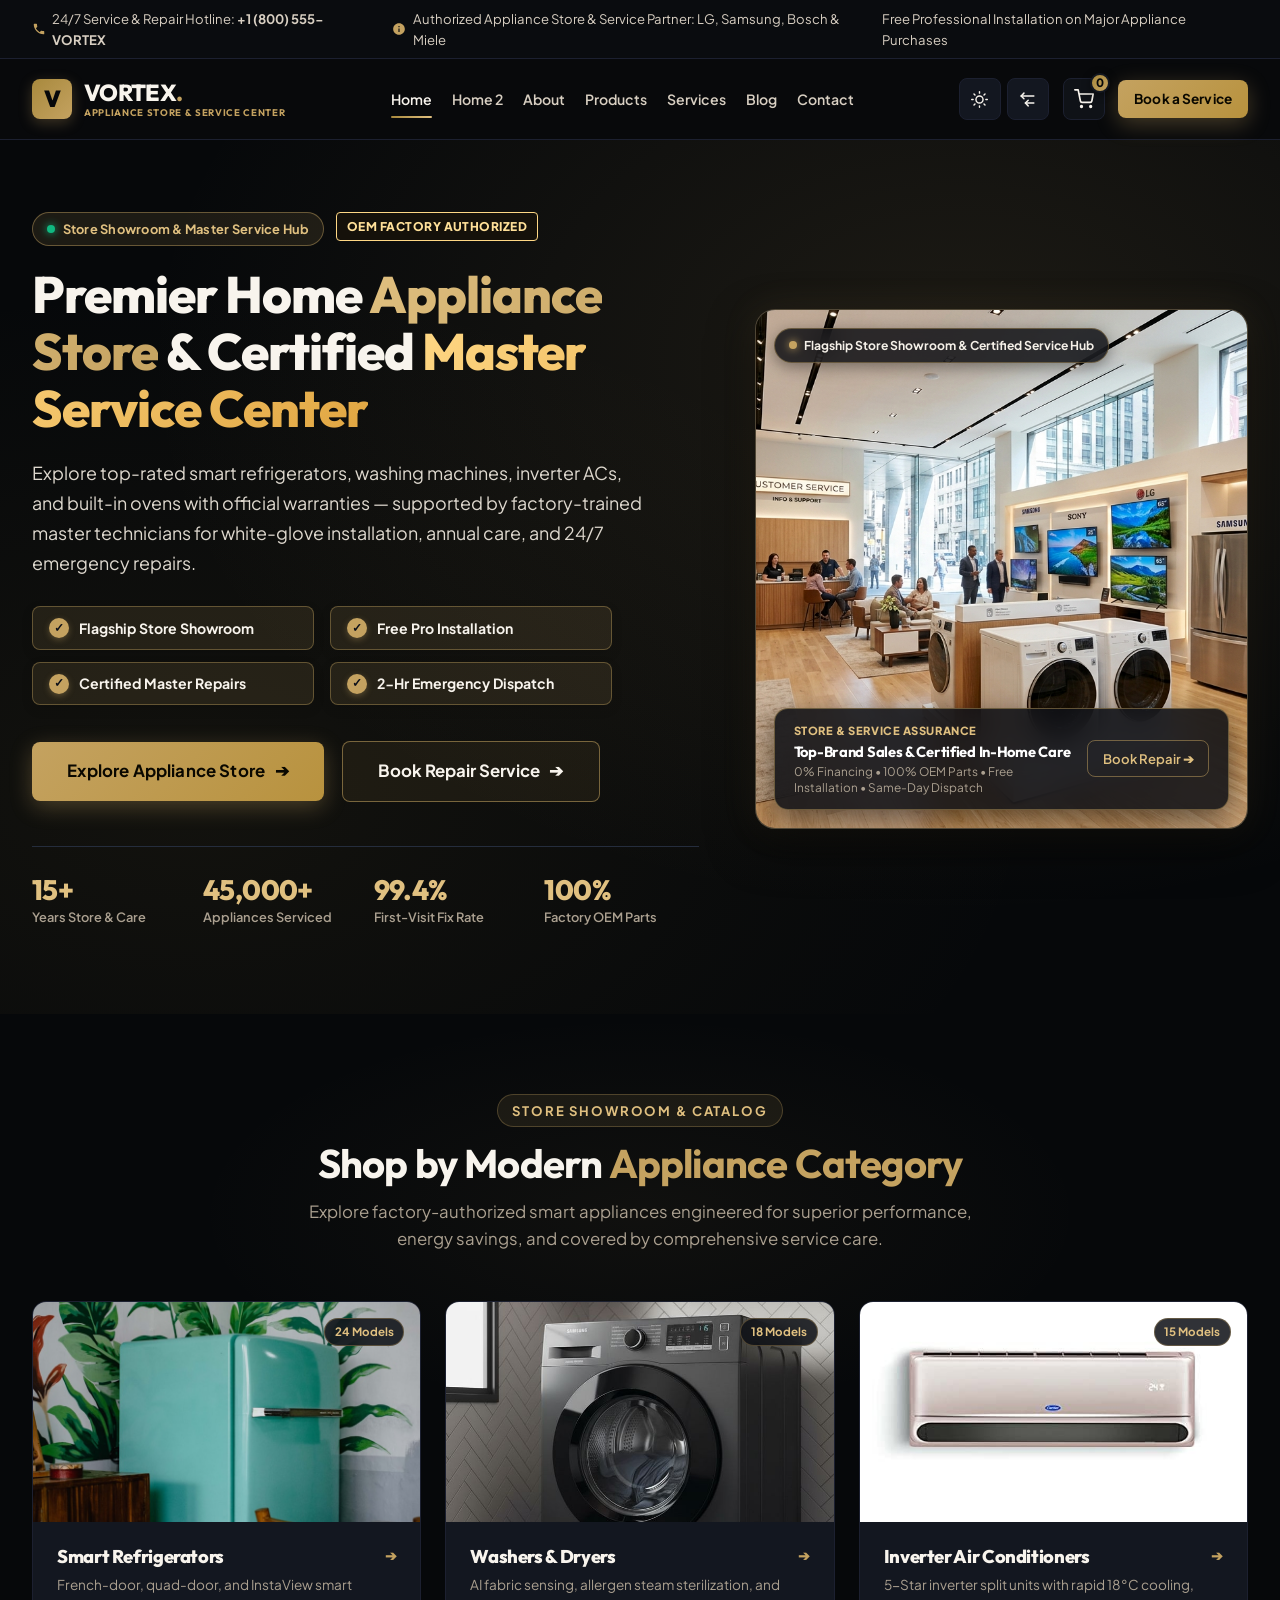
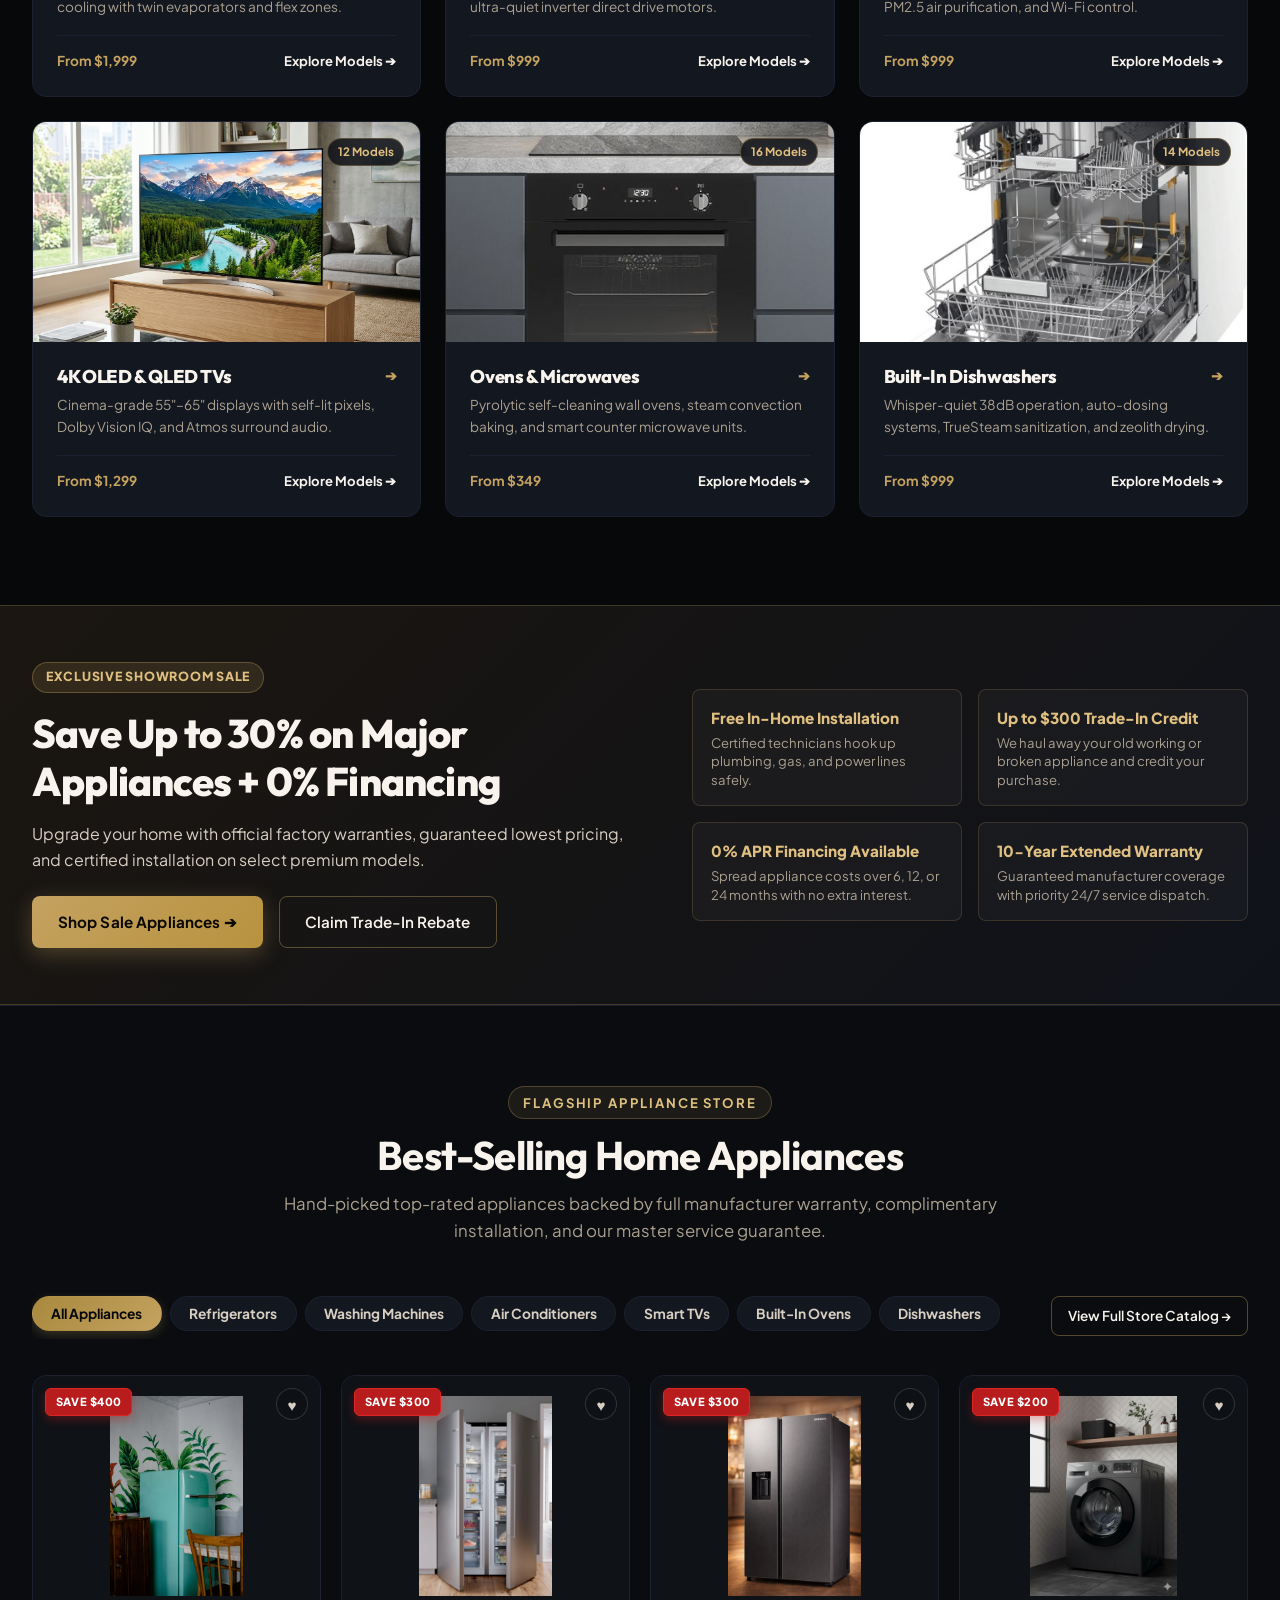
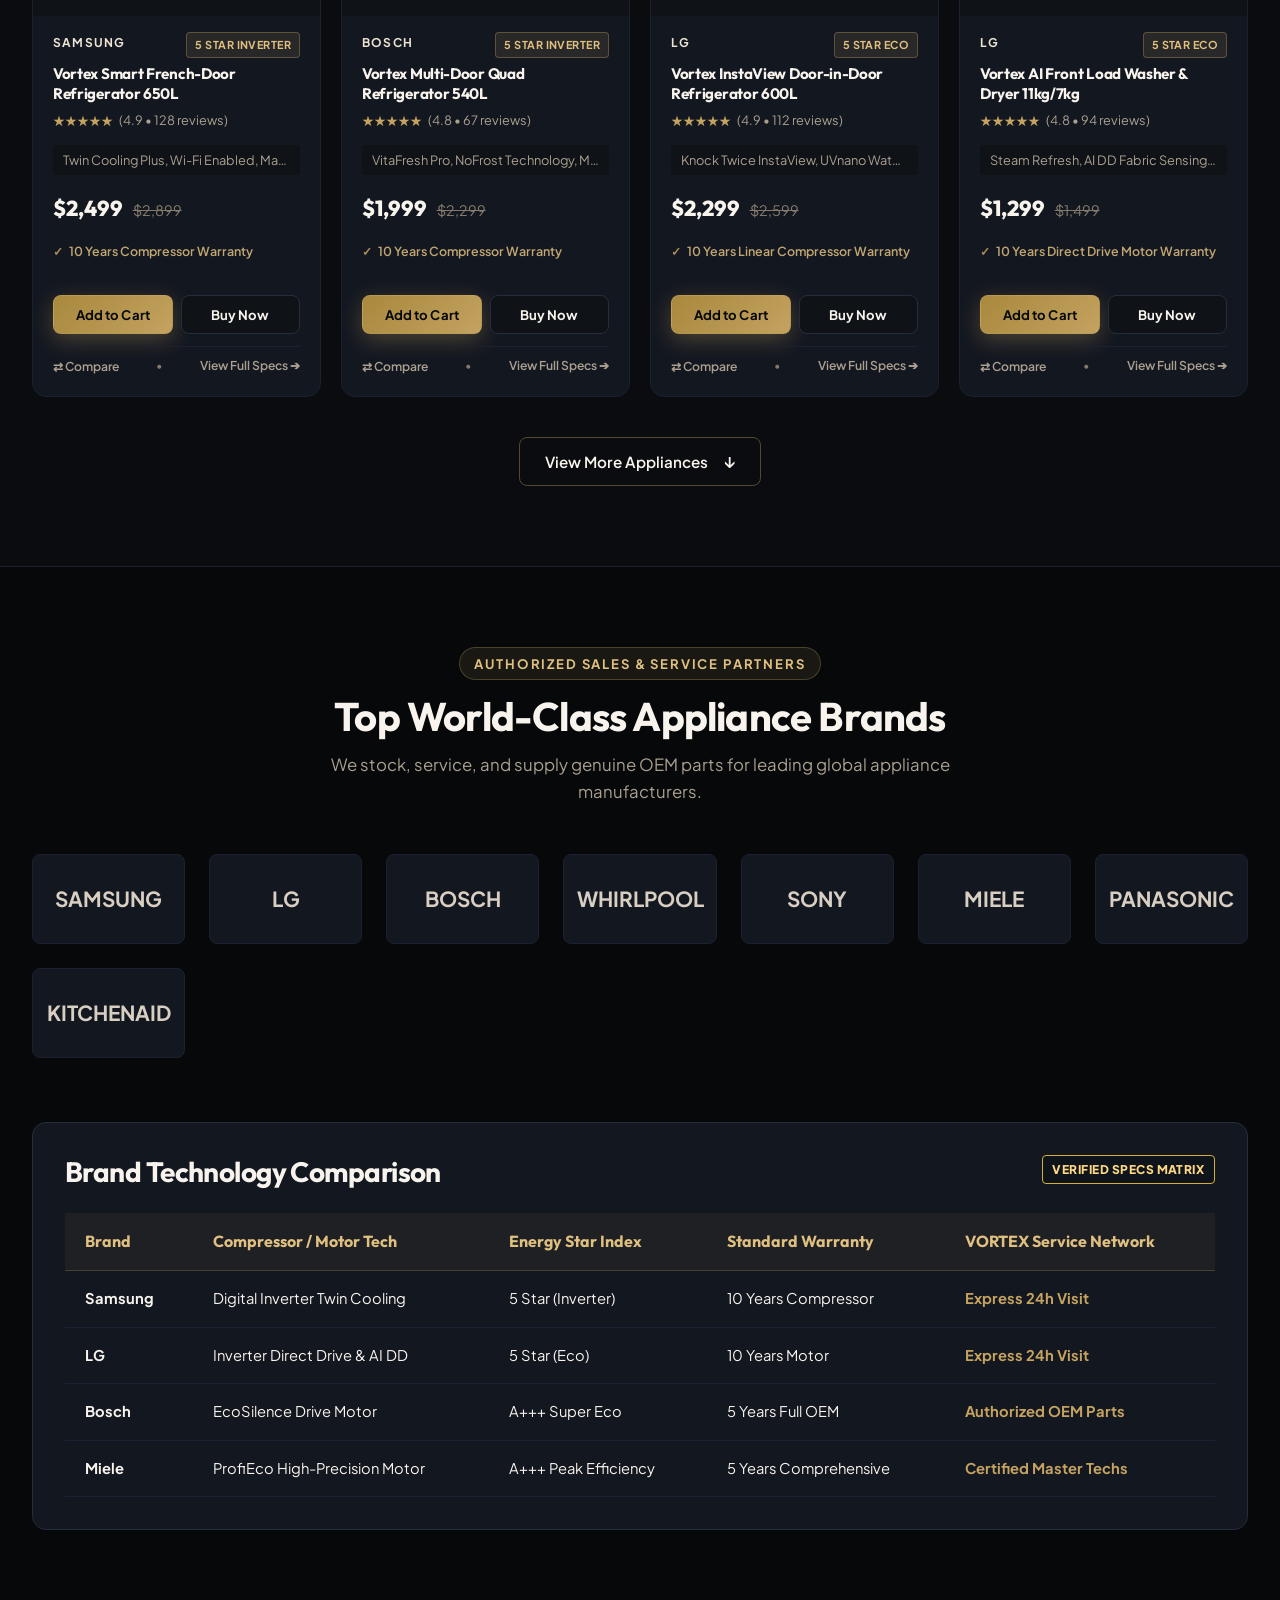
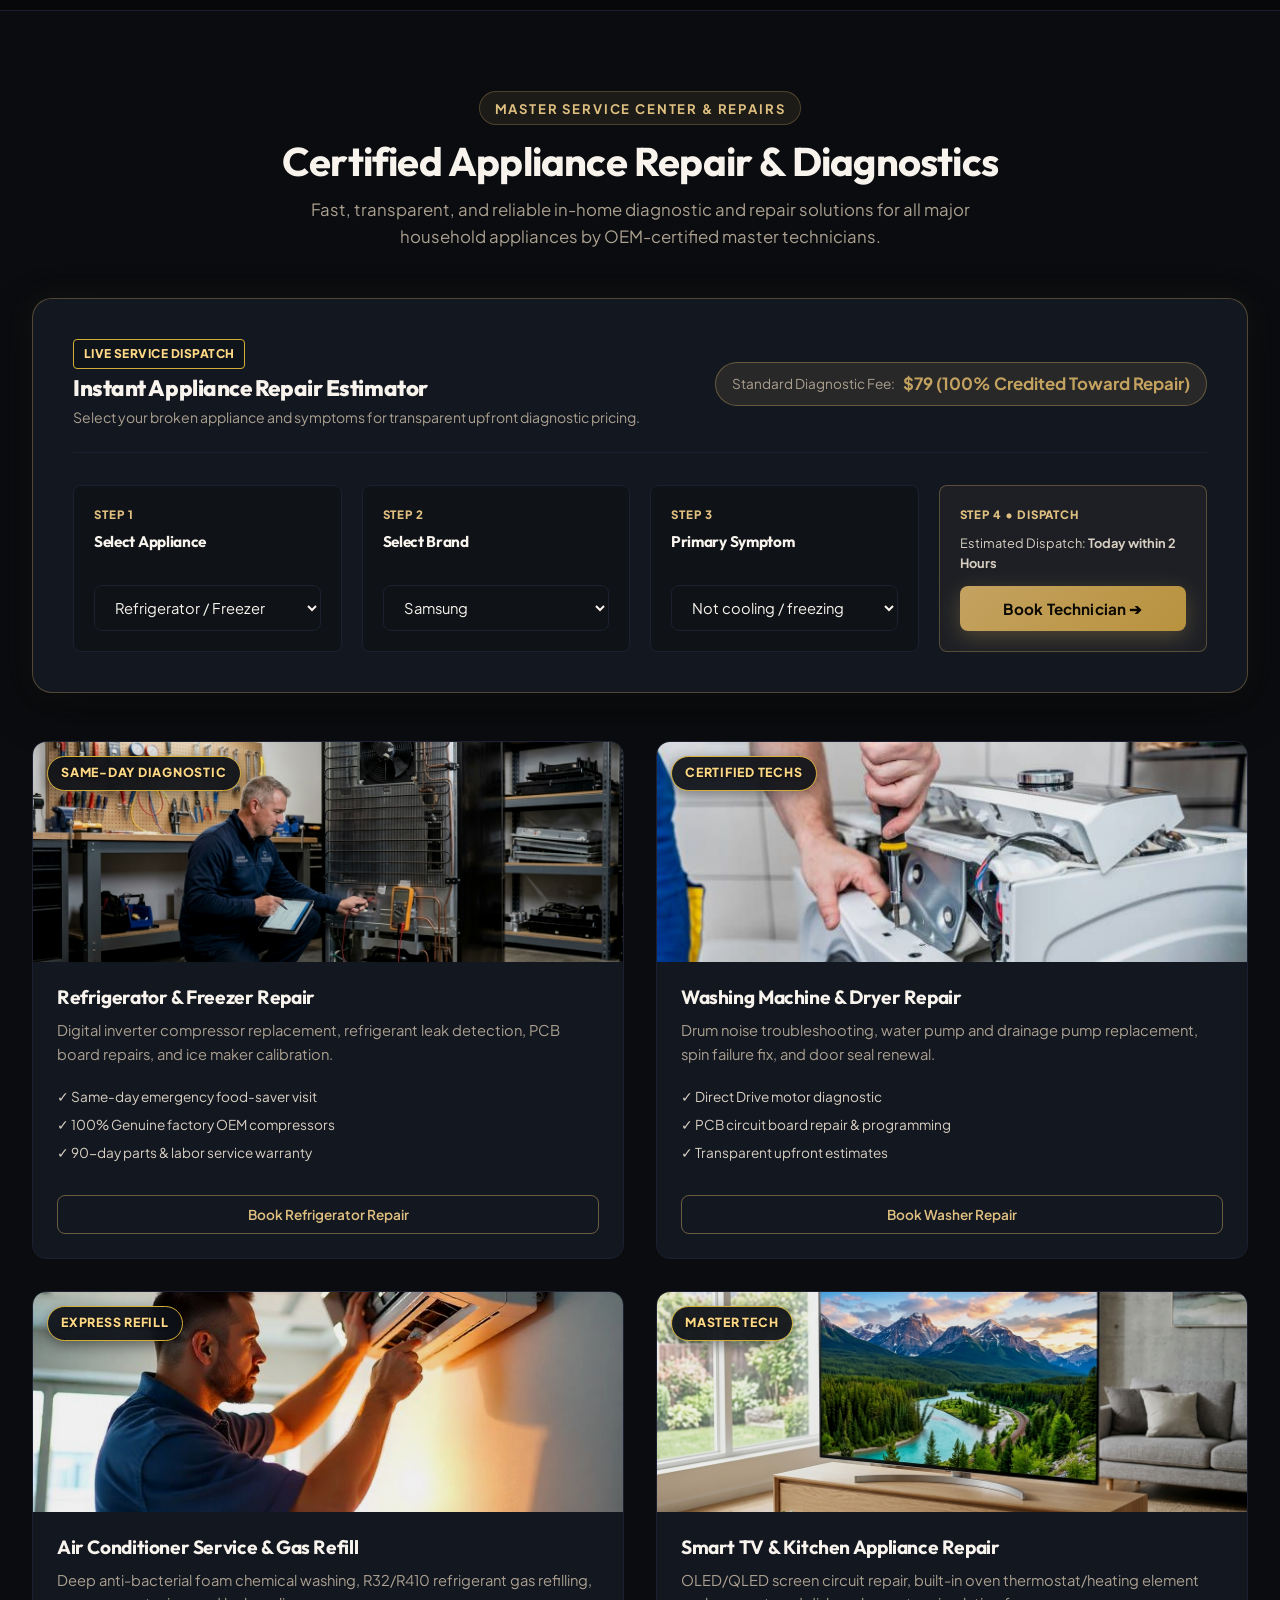
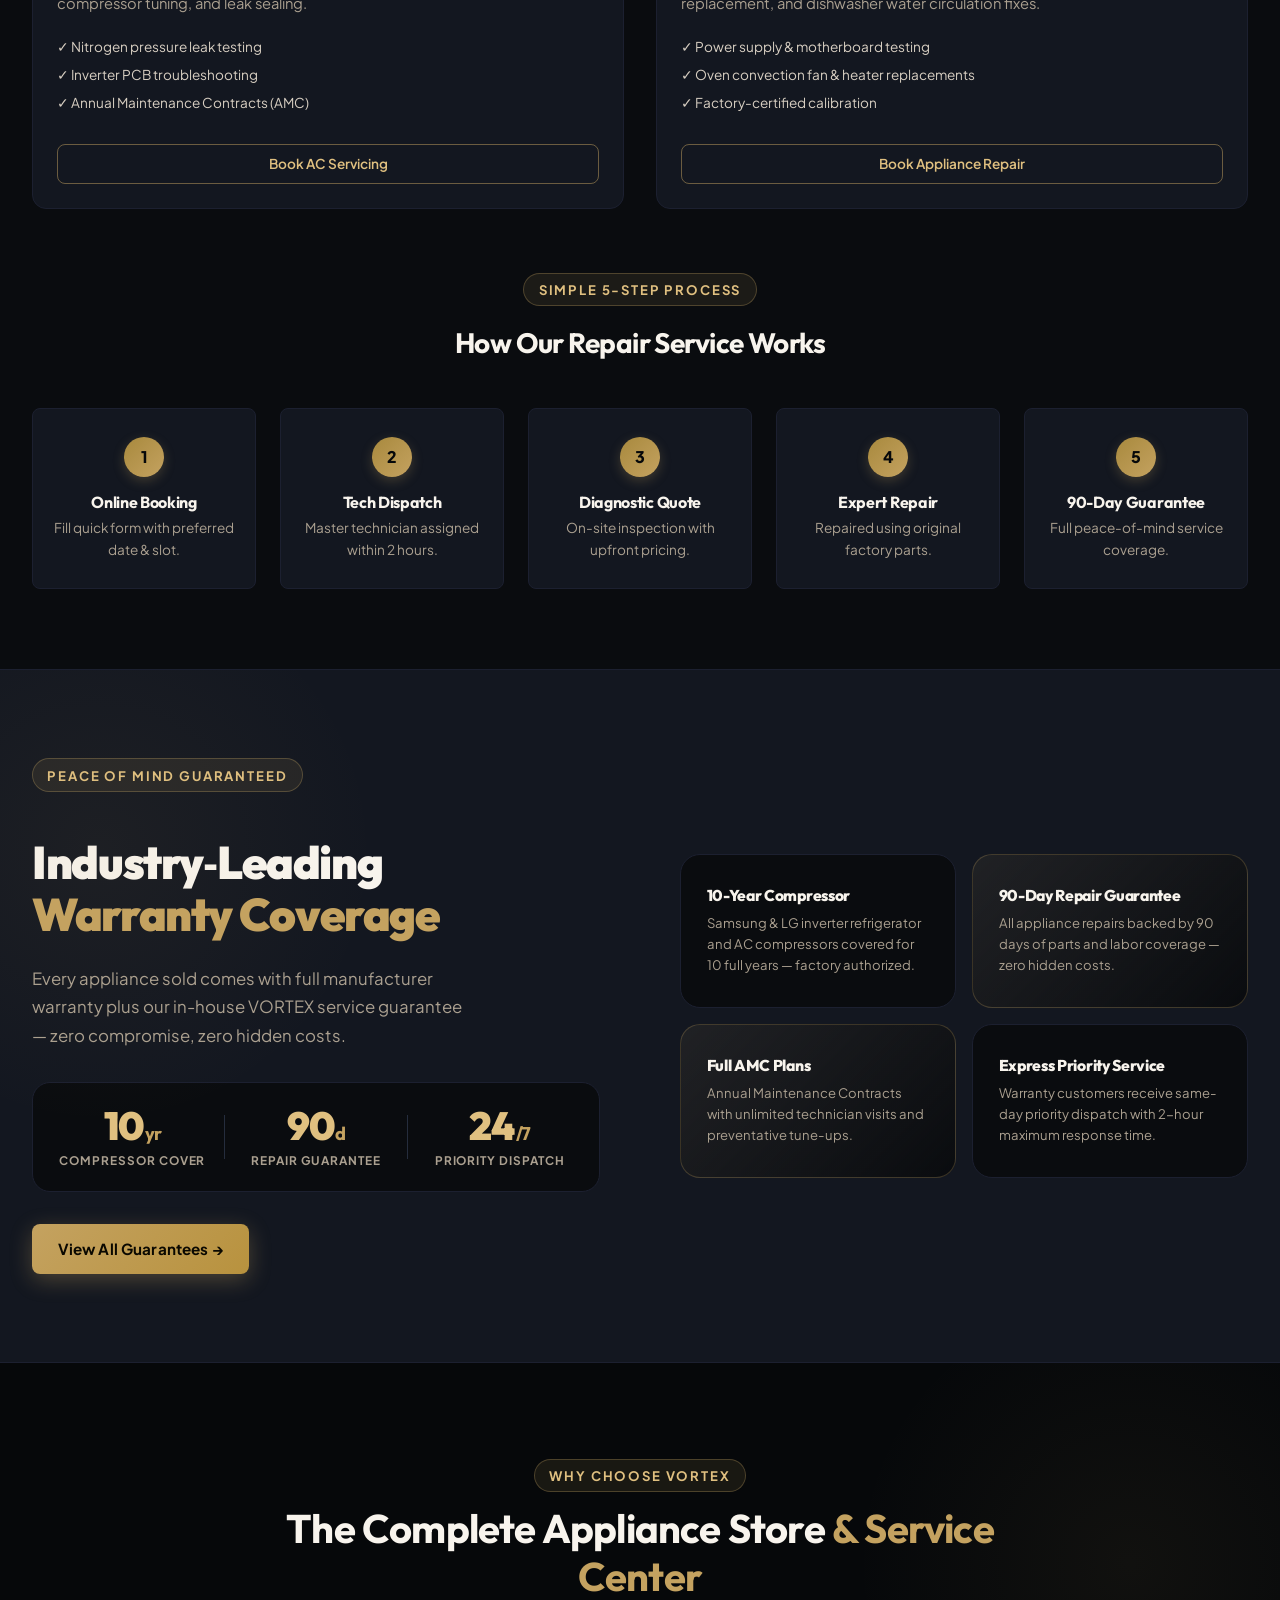
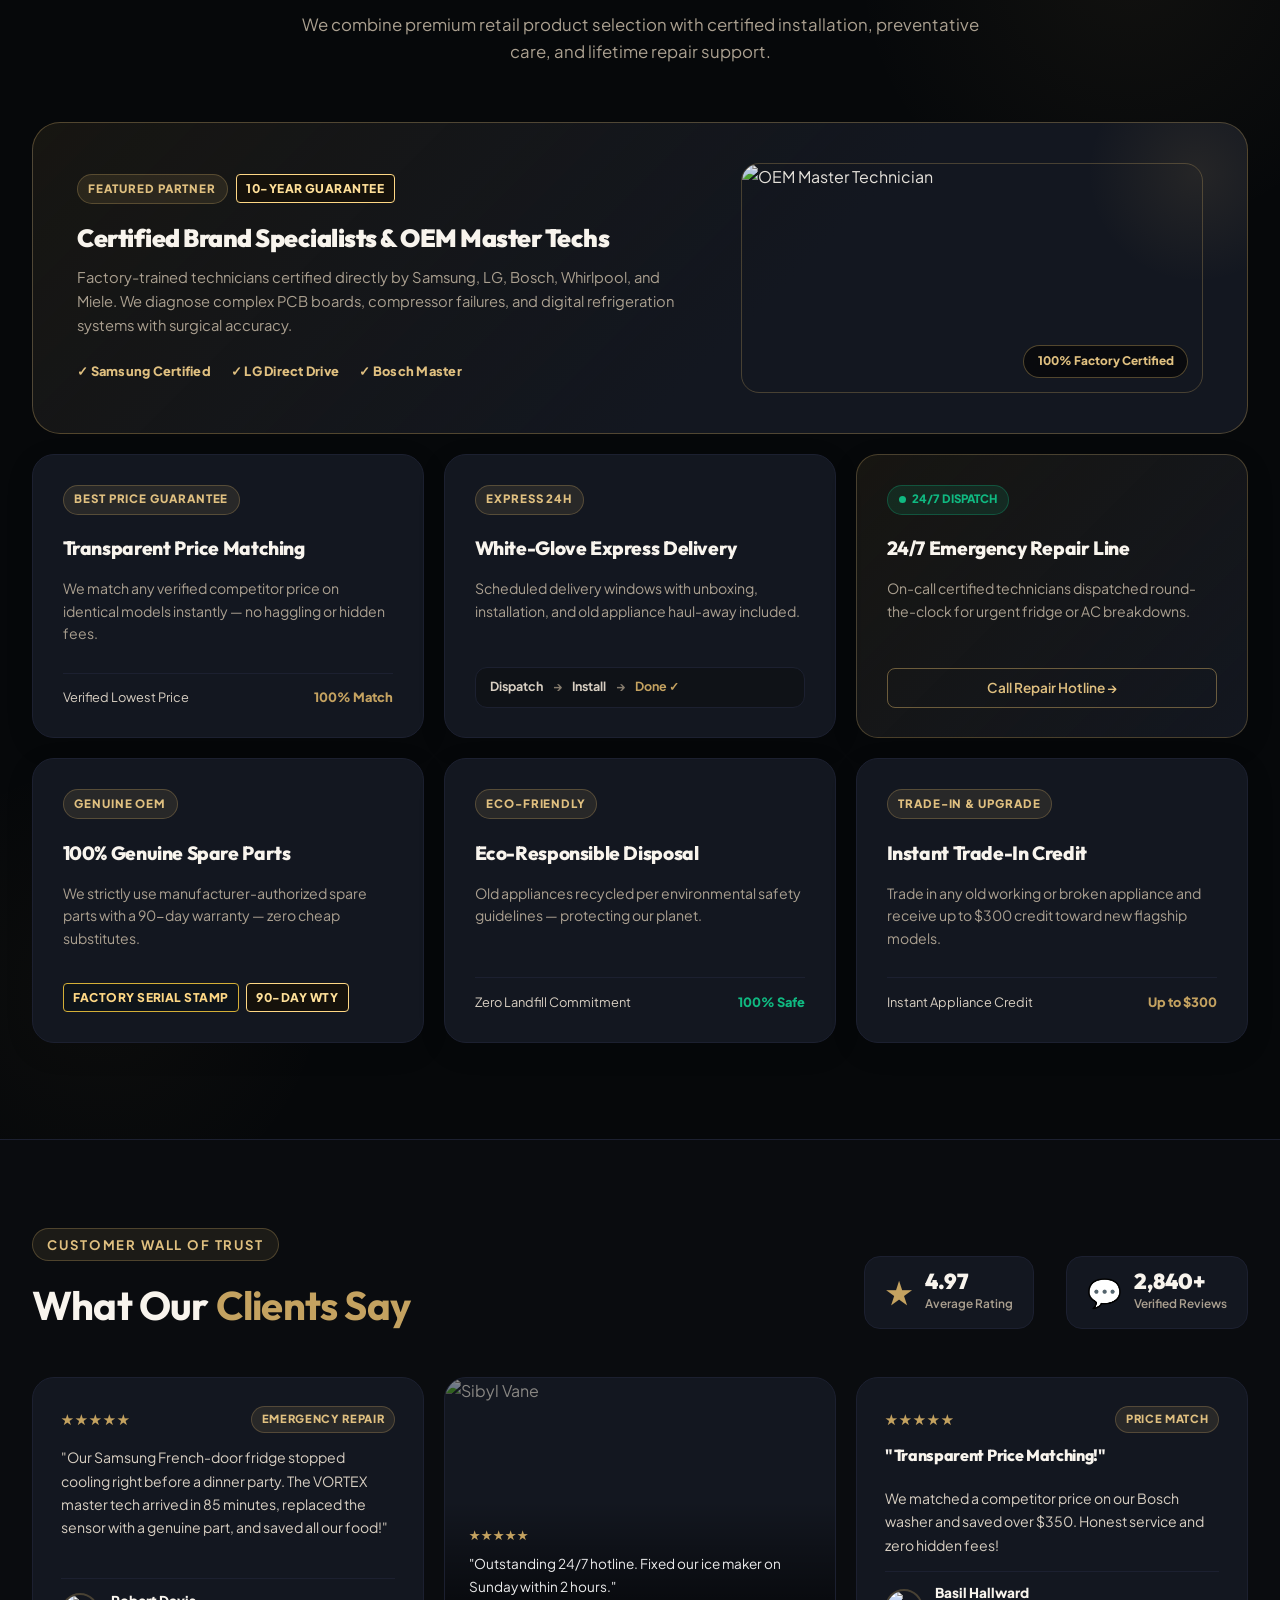
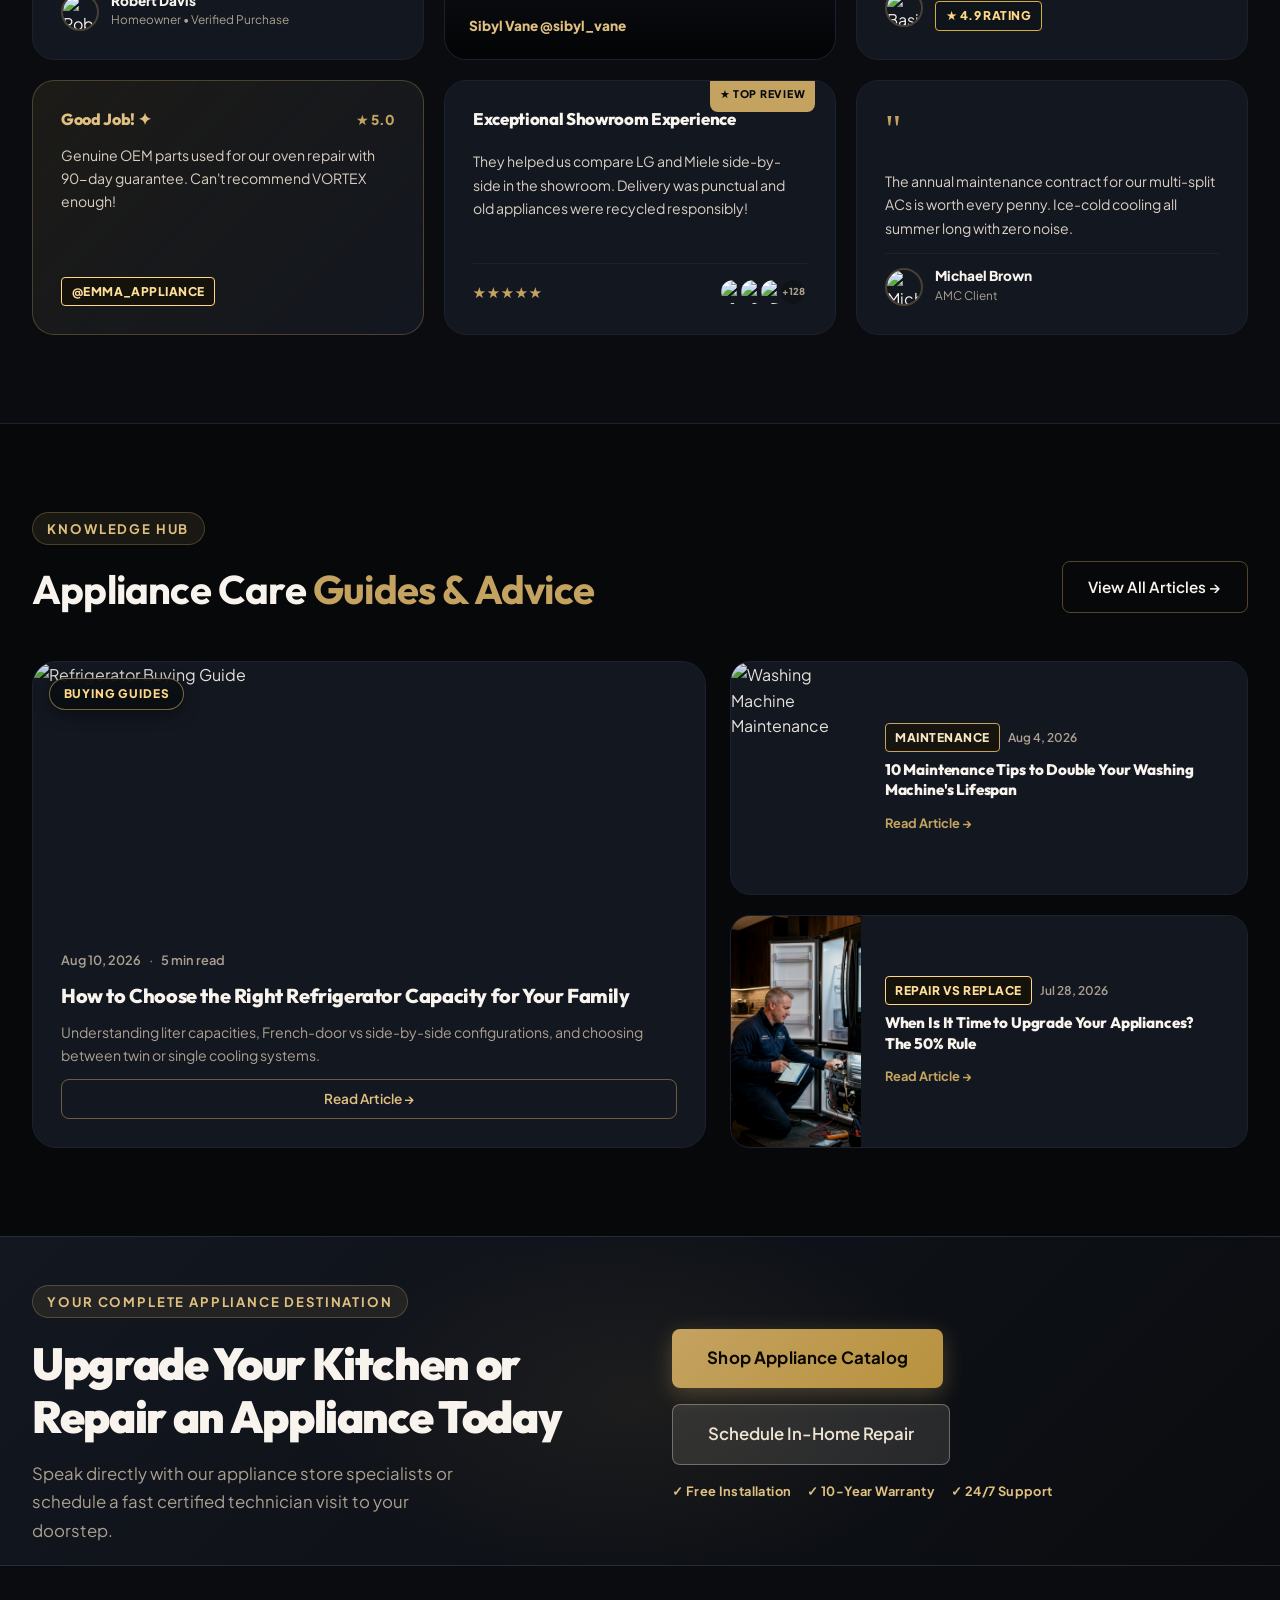
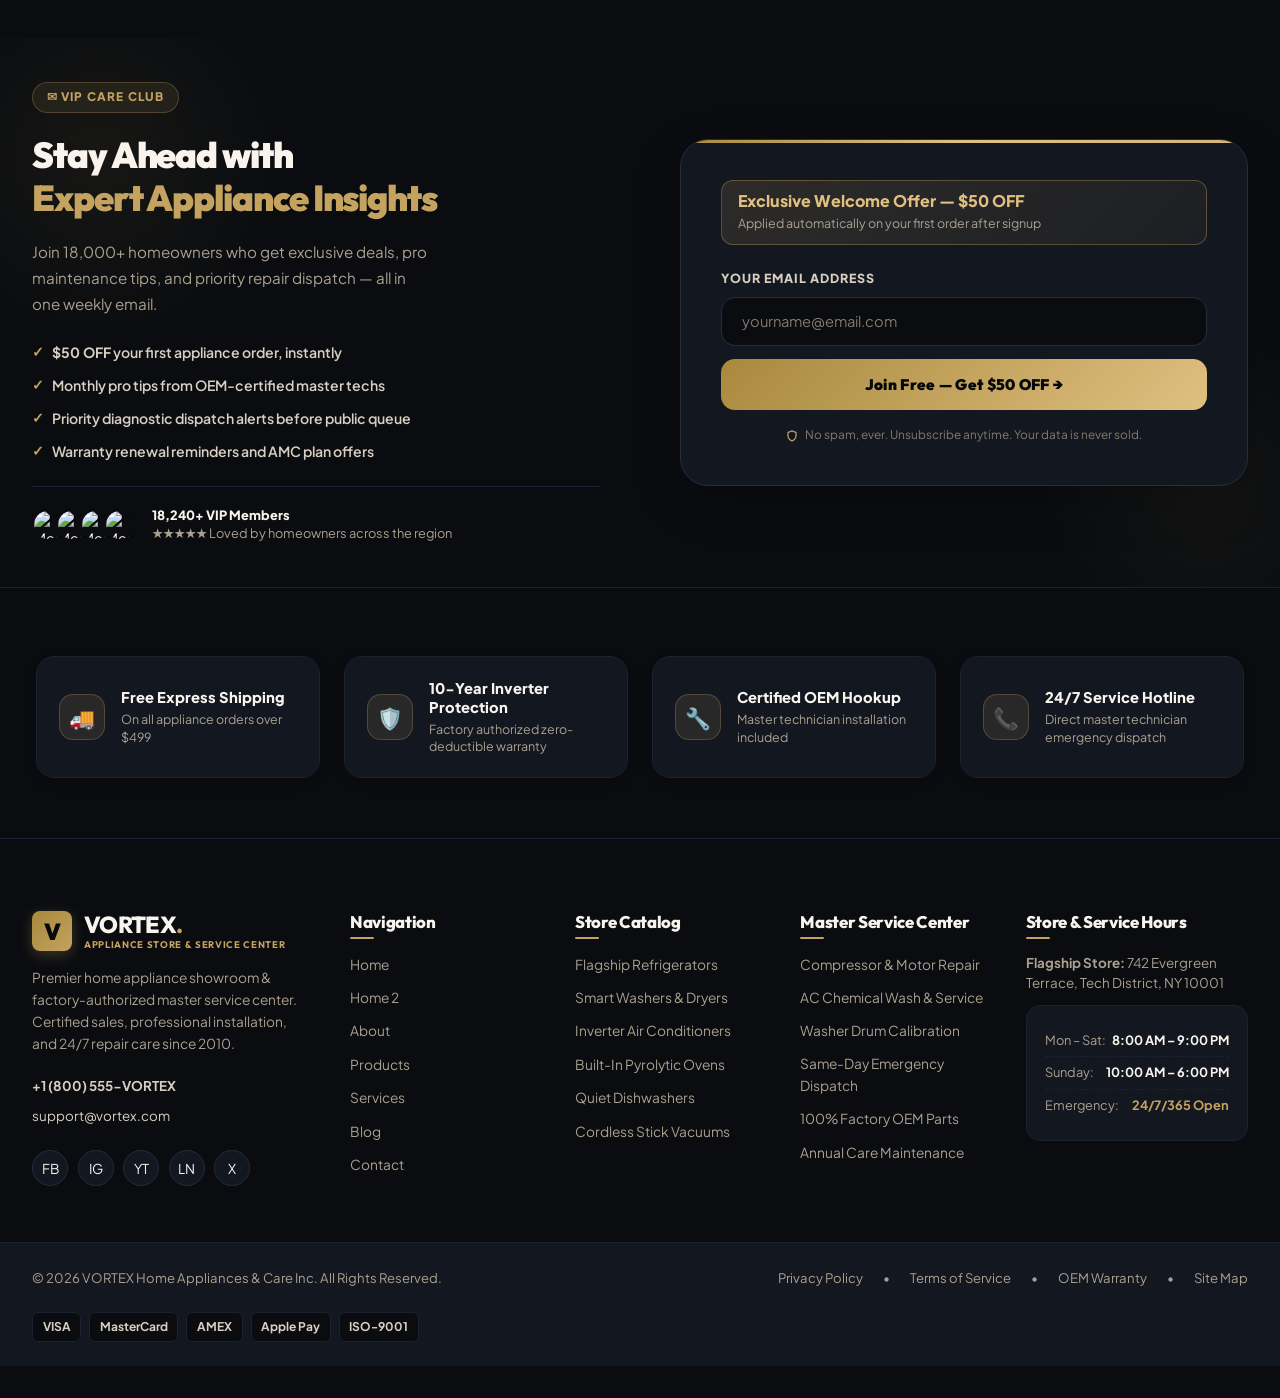
==== index.html @ 3c15d5d3 "final commit" ====
<!DOCTYPE html>
<html lang="en">

<head>
  <meta charset="UTF-8">
  <meta name="viewport" content="width=device-width, initial-scale=1.0">
  <title>VORTEX - Home Appliance Store & Master Service Center</title>
  <meta name="description"
    content="Premier home appliance store & certified master service center. Shop top-brand refrigerators, washers, ACs, and ovens with free professional installation and 24/7 repair care.">
  <link rel="icon" type="image/svg+xml" href="assets/favicon.svg">
  <link rel="stylesheet" href="css/styles.css">
  <script src="js/theme.js"></script>
</head>

<body>

  <!-- Top Announcement Bar -->
  <div class="top-bar">
    <div class="container top-bar-content">
      <div class="top-bar-left">
        <div class="top-bar-item">
          <svg width="14" height="14" fill="currentColor" viewBox="0 0 24 24">
            <path
              d="M6.62 10.79a15.053 15.053 0 006.59 6.59l2.2-2.2c.27-.27.67-.36 1.02-.24 1.12.37 2.33.57 3.57.57.55 0 1 .45 1 1V20c0 .55-.45 1-1 1-9.39 0-17-7.61-17-17 0-.55.45-1 1-1h3.5c.55 0 1 .45 1 1 0 1.25.2 2.45.57 3.57.11.35.03.74-.25 1.02l-2.2 2.2z" />
          </svg>
          <span>24/7 Service & Repair Hotline: <strong>+1 (800) 555-VORTEX</strong></span>
        </div>
        <div class="top-bar-item">
          <svg width="14" height="14" fill="currentColor" viewBox="0 0 24 24">
            <path
              d="M12 2C6.48 2 2 6.48 2 12s4.48 10 10 10 10-4.48 10-10S17.52 2 12 2zm1 15h-2v-6h2v6zm0-8h-2V7h2v2z" />
          </svg>
          <span>Authorized Appliance Store & Service Partner: LG, Samsung, Bosch & Miele</span>
        </div>
      </div>
      <div class="top-bar-right">
        <span>Free Professional Installation on Major Appliance Purchases</span>
      </div>
    </div>
  </div>

  <!-- Header & Navigation -->
  <header class="site-header">
    <div class="container header-inner">
      <a href="index.html" class="brand-logo">
        <div class="logo-icon">V</div>
        <div class="logo-text">
          VORTEX<span>.</span>
          <span class="logo-tagline">Appliance Store & Service Center</span>
        </div>
      </a>

      <!-- Desktop Menu -->
      <nav class="nav-menu">
        <a href="index.html" class="nav-link active">Home</a>
        <a href="home2.html" class="nav-link">Home 2</a>
        <a href="about.html" class="nav-link">About</a>
        <a href="products.html" class="nav-link">Products</a>
        <a href="services.html" class="nav-link">Services</a>
        <a href="blog.html" class="nav-link">Blog</a>
        <a href="contact.html" class="nav-link">Contact</a>
      </nav>

      <!-- Action Buttons -->
      <div class="header-actions">
        <div class="header-theme-controls" style="display:flex; align-items:center; gap:0.4rem;">
          <button class="btn-icon theme-toggle-btn" title="Toggle Theme" aria-label="Toggle Theme"></button>
          <button class="btn-icon dir-toggle-btn" title="Toggle Direction" aria-label="Toggle Direction"></button>
        </div>
        <a href="cart.html" class="header-cart-btn" id="header-cart-btn" title="View Shopping Cart">
          <svg width="20" height="20" fill="none" stroke="currentColor" stroke-width="2" stroke-linecap="round"
            stroke-linejoin="round" viewBox="0 0 24 24">
            <circle cx="9" cy="21" r="1"></circle>
            <circle cx="20" cy="21" r="1"></circle>
            <path d="M1 1h4l2.68 13.39a2 2 0 0 0 2 1.61h9.72a2 2 0 0 0 2-1.61L23 6H6"></path>
          </svg>
          <span class="cart-badge" id="header-cart-count">0</span>
        </a>
        <a href="services.html#booking" class="btn btn-sm btn-primary header-cta">Book a Service</a>
        <button class="btn-icon mobile-toggle" id="mobile-toggle-btn" title="Toggle Navigation">☰</button>
      </div>
    </div>
  </header>

  <!-- Mobile Drawer -->
  <div class="mobile-nav-backdrop" id="mobile-backdrop"></div>
  <aside class="mobile-nav-drawer" id="mobile-drawer">
    <div class="mobile-nav-header">
      <a href="index.html" class="brand-logo">
        <div class="logo-icon">V</div>
        <div class="logo-text">
          VORTEX
          <span class="logo-tagline">Appliance Store & Service Center</span>
        </div>
      </a>
      <button class="btn-icon" id="mobile-close-btn">✕</button>
    </div>
    <div class="mobile-nav-links">
      <a href="index.html" class="mobile-nav-link active">Home</a>
      <a href="home2.html" class="mobile-nav-link">Home 2 (Alt View)</a>
      <a href="about.html" class="mobile-nav-link">About Store & Service Center</a>
      <a href="products.html" class="mobile-nav-link">Products & Showroom</a>
      <a href="services.html" class="mobile-nav-link">Services & Repair Booking</a>
      <a href="blog.html" class="mobile-nav-link">Appliance Blog & Guides</a>
      <a href="contact.html" class="mobile-nav-link">Contact Store & Service Hub</a>
    </div>
    <div class="mobile-drawer-cta-wrap">
      <a href="services.html#booking" class="mobile-drawer-booking-btn">
        <span>Book a Repair</span>
        <span>🛠️</span>
      </a>
    </div>
    <div class="mobile-drawer-utility">
      <button class="mobile-util-btn theme-toggle-btn" title="Toggle Theme" aria-label="Toggle Theme"></button>
      <button class="mobile-util-btn dir-toggle-btn" title="Toggle Direction" aria-label="Toggle Direction"></button>
    </div>
  </aside>

  <!-- Hero Section — Store & Master Service Center -->
  <section class="hero-section" id="hero">
    <div class="container hero-grid">

      <!-- Left Hero Content Column -->
      <div class="hero-content">

        <!-- Live Status & Authorization Badges -->
        <div class="hero-badge-group">
          <span class="hero-status-pill">
            <span class="status-live-pulse"></span>
            Store Showroom &amp; Master Service Hub
          </span>
          <span class="badge badge-gold">OEM Factory Authorized</span>
        </div>

        <!-- High-Impact Main Heading -->
        <h1 class="heading-xl hero-title">
          Premier Home <span class="text-teal">Appliance Store</span> &amp; Certified <span
            class="text-warm-gold">Master Service Center</span>
        </h1>

        <!-- High-Contrast Descriptive Copy -->
        <p class="hero-description">
          Explore top-rated smart refrigerators, washing machines, inverter ACs, and built-in ovens with official
          warranties — supported by factory-trained master technicians for white-glove installation, annual care, and
          24/7 emergency repairs.
        </p>

        <!-- Value Highlights Buttons (Highlighted) -->
        <div class="hero-value-pills">
          <a href="products.html" class="hero-value-item">
            <span class="hero-value-check">✓</span>
            <span>Flagship Store Showroom</span>
          </a>
          <a href="services.html" class="hero-value-item">
            <span class="hero-value-check">✓</span>
            <span>Free Pro Installation</span>
          </a>
          <a href="services.html#booking" class="hero-value-item">
            <span class="hero-value-check">✓</span>
            <span>Certified Master Repairs</span>
          </a>
          <a href="services.html#booking" class="hero-value-item">
            <span class="hero-value-check">✓</span>
            <span>2-Hr Emergency Dispatch</span>
          </a>
        </div>

        <!-- Primary Dual CTAs -->
        <div class="hero-actions">
          <a href="products.html" class="btn btn-lg btn-primary hero-btn-store">
            <span>Explore Appliance Store</span>
            <span class="btn-arrow-icon">➔</span>
          </a>
          <a href="services.html#booking" class="btn btn-lg btn-secondary hero-btn-service">
            <span>Book Repair Service</span>
            <span class="btn-arrow-icon">➔</span>
          </a>
        </div>

        <!-- 4-Stat High-Trust Proof Strip -->
        <div class="hero-stats-strip">
          <div class="stat-item">
            <h3>15+</h3>
            <p>Years Store &amp; Care</p>
          </div>
          <div class="stat-item">
            <h3>45,000+</h3>
            <p>Appliances Serviced</p>
          </div>
          <div class="stat-item">
            <h3>99.4%</h3>
            <p>First-Visit Fix Rate</p>
          </div>
          <div class="stat-item">
            <h3>100%</h3>
            <p>Factory OEM Parts</p>
          </div>
        </div>

      </div>

      <!-- Right Hero Media Column -->
      <div class="hero-media-container">
        <div class="hero-media-wrapper">
          <img src="assets/appliance_store_bright.jpg"
            alt="VORTEX Flagship Home Appliance Store & Master Service Center" class="hero-main-img">

          <!-- Top Floating Status Pill -->
          <div class="hero-top-badge">
            <span
              style="display:inline-block; width:8px; height:8px; border-radius:50%; background:var(--accent-teal); box-shadow:0 0 8px var(--accent-teal);"></span>
            <span>Flagship Store Showroom &amp; Certified Service Hub</span>
          </div>

          <!-- Bottom Glass Floating Card (Featured Dual Highlight) -->
          <div class="hero-floating-card">
            <div class="hero-floating-card-info">
              <span class="hero-card-tag">Store &amp; Service Assurance</span>
              <h4 class="hero-card-title">Top-Brand Sales &amp; Certified In-Home Care</h4>
              <p class="hero-card-sub">0% Financing • 100% OEM Parts • Free Installation • Same-Day Dispatch</p>
            </div>
            <a href="services.html#booking" class="btn btn-sm btn-outline-teal hero-card-btn">Book Repair ➔</a>
          </div>
        </div>
      </div>

    </div>
  </section>

  <!-- Categories Section — Redesigned Visual Appliance Photo Showcase -->
  <section class="categories-section" style="padding:5rem 0 5.5rem; position:relative; overflow:hidden;">

    <!-- Ambient background glow -->
    <div
      style="position:absolute; top:0; left:50%; transform:translateX(-50%); width:900px; height:400px; background:radial-gradient(ellipse, rgba(196,162,96,0.055) 0%, transparent 70%); pointer-events:none;">
    </div>

    <div class="container" style="position:relative;">

      <!-- Section Header -->
      <div class="section-header">
        <span class="section-subtitle">Store Showroom &amp; Catalog</span>
        <h2 class="heading-lg section-title">Shop by Modern <span style="color:var(--accent-teal);">Appliance
            Category</span></h2>
        <p class="section-desc">Explore factory-authorized smart appliances engineered for superior performance, energy
          savings, and covered by comprehensive service care.</p>
      </div>

      <!-- 6-Category Photo Showcase Grid -->
      <div class="cat-showcase-grid">

        <!-- Card 1: Refrigerators -->
        <a href="products.html?cat=refrigerators" class="cat-showcase-card">
          <div class="cat-showcase-thumb">
            <span class="cat-showcase-badge">24 Models</span>
            <img src="assets/vortex_french_door.jpg" alt="Smart Refrigerators" class="cat-showcase-img" loading="lazy">
          </div>
          <div class="cat-showcase-body">
            <h3 class="cat-showcase-title">
              <span>Smart Refrigerators</span>
              <span style="font-size:0.9rem; color:var(--accent-teal);">➔</span>
            </h3>
            <p class="cat-showcase-desc">French-door, quad-door, and InstaView smart cooling with twin evaporators and
              flex zones.</p>
            <div class="cat-showcase-footer">
              <span class="cat-showcase-price">From $1,999</span>
              <span class="cat-showcase-cta">Explore Models ➔</span>
            </div>
          </div>
        </a>

        <!-- Card 2: Washing Machines -->
        <a href="products.html?cat=washing-machines" class="cat-showcase-card">
          <div class="cat-showcase-thumb">
            <span class="cat-showcase-badge">18 Models</span>
            <img src="assets/vortex_washer_ai.jpg" alt="Washers &amp; Dryers" class="cat-showcase-img" loading="lazy">
          </div>
          <div class="cat-showcase-body">
            <h3 class="cat-showcase-title">
              <span>Washers &amp; Dryers</span>
              <span style="font-size:0.9rem; color:var(--accent-teal);">➔</span>
            </h3>
            <p class="cat-showcase-desc">AI fabric sensing, allergen steam sterilization, and ultra-quiet inverter
              direct drive motors.</p>
            <div class="cat-showcase-footer">
              <span class="cat-showcase-price">From $999</span>
              <span class="cat-showcase-cta">Explore Models ➔</span>
            </div>
          </div>
        </a>

        <!-- Card 3: Air Conditioners -->
        <a href="products.html?cat=air-conditioners" class="cat-showcase-card">
          <div class="cat-showcase-thumb">
            <span class="cat-showcase-badge">15 Models</span>
            <img src="assets/Vortex Inverter Dual Cool Air Conditioner 1.5 Ton.jpg" alt="Inverter Air Conditioners"
              class="cat-showcase-img" loading="lazy">
          </div>
          <div class="cat-showcase-body">
            <h3 class="cat-showcase-title">
              <span>Inverter Air Conditioners</span>
              <span style="font-size:0.9rem; color:var(--accent-teal);">➔</span>
            </h3>
            <p class="cat-showcase-desc">5-Star inverter split units with rapid 18°C cooling, PM2.5 air purification,
              and Wi-Fi control.</p>
            <div class="cat-showcase-footer">
              <span class="cat-showcase-price">From $999</span>
              <span class="cat-showcase-cta">Explore Models ➔</span>
            </div>
          </div>
        </a>

        <!-- Card 4: Smart TVs -->
        <a href="products.html?cat=tvs" class="cat-showcase-card">
          <div class="cat-showcase-thumb">
            <span class="cat-showcase-badge">12 Models</span>
            <img src="assets/vortex_oled_tv.jpg" alt="4K OLED &amp; QLED Smart TVs" class="cat-showcase-img"
              loading="lazy">
          </div>
          <div class="cat-showcase-body">
            <h3 class="cat-showcase-title">
              <span>4K OLED &amp; QLED TVs</span>
              <span style="font-size:0.9rem; color:var(--accent-teal);">➔</span>
            </h3>
            <p class="cat-showcase-desc">Cinema-grade 55"–65" displays with self-lit pixels, Dolby Vision IQ, and Atmos
              surround audio.</p>
            <div class="cat-showcase-footer">
              <span class="cat-showcase-price">From $1,299</span>
              <span class="cat-showcase-cta">Explore Models ➔</span>
            </div>
          </div>
        </a>

        <!-- Card 5: Built-In Ovens & Microwaves -->
        <a href="products.html?cat=ovens" class="cat-showcase-card">
          <div class="cat-showcase-thumb">
            <span class="cat-showcase-badge">16 Models</span>
            <img src="assets/Vortex Built-In Pyrolytic Wall Oven 71L.jpg" alt="Built-In Ovens &amp; Microwaves"
              class="cat-showcase-img" loading="lazy">
          </div>
          <div class="cat-showcase-body">
            <h3 class="cat-showcase-title">
              <span>Ovens &amp; Microwaves</span>
              <span style="font-size:0.9rem; color:var(--accent-teal);">➔</span>
            </h3>
            <p class="cat-showcase-desc">Pyrolytic self-cleaning wall ovens, steam convection baking, and smart counter
              microwave units.</p>
            <div class="cat-showcase-footer">
              <span class="cat-showcase-price">From $349</span>
              <span class="cat-showcase-cta">Explore Models ➔</span>
            </div>
          </div>
        </a>

        <!-- Card 6: Dishwashers -->
        <a href="products.html?cat=dishwashers" class="cat-showcase-card">
          <div class="cat-showcase-thumb">
            <span class="cat-showcase-badge">14 Models</span>
            <img src="assets/Vortex Ultra-Quiet Built-In Dishwasher 14 Place.jpg" alt="Built-In Dishwashers"
              class="cat-showcase-img" loading="lazy">
          </div>
          <div class="cat-showcase-body">
            <h3 class="cat-showcase-title">
              <span>Built-In Dishwashers</span>
              <span style="font-size:0.9rem; color:var(--accent-teal);">➔</span>
            </h3>
            <p class="cat-showcase-desc">Whisper-quiet 38dB operation, auto-dosing systems, TrueSteam sanitization, and
              zeolith drying.</p>
            <div class="cat-showcase-footer">
              <span class="cat-showcase-price">From $999</span>
              <span class="cat-showcase-cta">Explore Models ➔</span>
            </div>
          </div>
        </a>

      </div>
    </div>
  </section>

  <!-- Limited-Time Offers & Appliance Protection Bundles -->
  <section class="deals-banner-strip">
    <div class="container">
      <div class="deals-strip-grid">
        <div>
          <span class="deals-tag-badge">Exclusive Showroom Sale</span>
          <h2 class="deals-heading">Save Up to 30% on Major Appliances + 0% Financing</h2>
          <p class="deals-desc">Upgrade your home with official factory warranties, guaranteed lowest pricing, and
            certified installation on select premium models.</p>
          <div style="display:flex; gap:1rem; flex-wrap:wrap;">
            <a href="products.html" class="btn btn-primary">Shop Sale Appliances ➔</a>
            <a href="services.html#booking" class="btn btn-secondary">Claim Trade-In Rebate</a>
          </div>
        </div>
        <div class="deals-perks-grid">
          <div class="deals-perk-card">
            <span class="deals-perk-title">Free In-Home Installation</span>
            <span class="deals-perk-sub">Certified technicians hook up plumbing, gas, and power lines safely.</span>
          </div>
          <div class="deals-perk-card">
            <span class="deals-perk-title">Up to $300 Trade-In Credit</span>
            <span class="deals-perk-sub">We haul away your old working or broken appliance and credit your
              purchase.</span>
          </div>
          <div class="deals-perk-card">
            <span class="deals-perk-title">0% APR Financing Available</span>
            <span class="deals-perk-sub">Spread appliance costs over 6, 12, or 24 months with no extra interest.</span>
          </div>
          <div class="deals-perk-card">
            <span class="deals-perk-title">10-Year Extended Warranty</span>
            <span class="deals-perk-sub">Guaranteed manufacturer coverage with priority 24/7 service dispatch.</span>
          </div>
        </div>
      </div>
    </div>
  </section>

  <!-- Featured Products Section -->
  <section class="products-section">
    <div class="container">
      <div class="section-header">
        <span class="section-subtitle">Flagship Appliance Store</span>
        <h2 class="heading-lg section-title">Best-Selling Home Appliances</h2>
        <p class="section-desc">Hand-picked top-rated appliances backed by full manufacturer warranty, complimentary
          installation, and our master service guarantee.</p>
      </div>

      <div class="products-filter-bar">
        <div class="filter-pills">
          <button class="filter-pill active" data-category="all">All Appliances</button>
          <button class="filter-pill" data-category="refrigerators">Refrigerators</button>
          <button class="filter-pill" data-category="washing-machines">Washing Machines</button>
          <button class="filter-pill" data-category="air-conditioners">Air Conditioners</button>
          <button class="filter-pill" data-category="tvs">Smart TVs</button>
          <button class="filter-pill" data-category="ovens">Built-In Ovens</button>
          <button class="filter-pill" data-category="dishwashers">Dishwashers</button>
        </div>
        <a href="products.html" class="btn btn-sm btn-secondary">View Full Store Catalog →</a>
      </div>

      <div class="product-grid product-grid-4col" id="featured-products-grid">
        <!-- Rendered by js/app.js -->
      </div>

      <!-- View More Button -->
      <div style="text-align:center; margin-top:2.5rem;">
        <button id="featured-view-more-btn" class="btn btn-secondary" style="min-width:200px; gap:0.5rem;">
          View More Appliances <span style="font-size:1.1rem;">↓</span>
        </button>
      </div>

    </div>
  </section>


  <!-- Popular Brands Showcase & Comparison -->
  <section class="brands-section">
    <div class="container">
      <div class="section-header">
        <span class="section-subtitle">Authorized Sales & Service Partners</span>
        <h2 class="heading-lg section-title">Top World-Class Appliance Brands</h2>
        <p class="section-desc">We stock, service, and supply genuine OEM parts for leading global appliance
          manufacturers.</p>
      </div>

      <div class="brands-logo-grid">
        <div class="brand-logo-card"><strong style="font-size:1.3rem; color:var(--text-secondary);">SAMSUNG</strong>
        </div>
        <div class="brand-logo-card"><strong style="font-size:1.3rem; color:var(--text-secondary);">LG</strong></div>
        <div class="brand-logo-card"><strong style="font-size:1.3rem; color:var(--text-secondary);">BOSCH</strong></div>
        <div class="brand-logo-card"><strong style="font-size:1.3rem; color:var(--text-secondary);">WHIRLPOOL</strong>
        </div>
        <div class="brand-logo-card"><strong style="font-size:1.3rem; color:var(--text-secondary);">SONY</strong></div>
        <div class="brand-logo-card"><strong style="font-size:1.3rem; color:var(--text-secondary);">MIELE</strong></div>
        <div class="brand-logo-card"><strong style="font-size:1.3rem; color:var(--text-secondary);">PANASONIC</strong>
        </div>
        <div class="brand-logo-card"><strong style="font-size:1.3rem; color:var(--text-secondary);">KITCHENAID</strong>
        </div>
      </div>

      <!-- Brand Comparison Matrix Preview -->
      <div class="comparison-matrix-wrapper">
        <div class="comparison-header">
          <h3 class="heading-md" style="margin-top:0;">Brand Technology Comparison</h3>
          <span class="badge badge-teal">Verified Specs Matrix</span>
        </div>
        <div style="overflow-x:auto; -webkit-overflow-scrolling:touch; width:100%;">
          <table class="comparison-table">
            <thead>
              <tr>
                <th>Brand</th>
                <th>Compressor / Motor Tech</th>
                <th>Energy Star Index</th>
                <th>Standard Warranty</th>
                <th>VORTEX Service Network</th>
              </tr>
            </thead>
            <tbody>
              <tr>
                <td><strong>Samsung</strong></td>
                <td>Digital Inverter Twin Cooling</td>
                <td>5 Star (Inverter)</td>
                <td>10 Years Compressor</td>
                <td><span style="color:var(--accent-teal); font-weight:700;">Express 24h Visit</span></td>
              </tr>
              <tr>
                <td><strong>LG</strong></td>
                <td>Inverter Direct Drive & AI DD</td>
                <td>5 Star (Eco)</td>
                <td>10 Years Motor</td>
                <td><span style="color:var(--accent-teal); font-weight:700;">Express 24h Visit</span></td>
              </tr>
              <tr>
                <td><strong>Bosch</strong></td>
                <td>EcoSilence Drive Motor</td>
                <td>A+++ Super Eco</td>
                <td>5 Years Full OEM</td>
                <td><span style="color:var(--accent-teal); font-weight:700;">Authorized OEM Parts</span></td>
              </tr>
              <tr>
                <td><strong>Miele</strong></td>
                <td>ProfiEco High-Precision Motor</td>
                <td>A+++ Peak Efficiency</td>
                <td>5 Years Comprehensive</td>
                <td><span style="color:var(--accent-teal); font-weight:700;">Certified Master Techs</span></td>
              </tr>
            </tbody>
          </table>
        </div>
      </div>
    </div>
  </section>

  <!-- Service & Repair Advantages -->
  <section class="services-section">
    <div class="container">
      <div class="section-header">
        <span class="section-subtitle">Master Service Center &amp; Repairs</span>
        <h2 class="heading-lg section-title">Certified Appliance Repair &amp; Diagnostics</h2>
        <p class="section-desc">Fast, transparent, and reliable in-home diagnostic and repair solutions for all major
          household appliances by OEM-certified master technicians.</p>
      </div>

      <!-- Interactive 4-Step Repair Booking Station -->
      <div class="repair-station-wrapper">
        <div class="repair-station-header">
          <div>
            <span class="badge badge-teal" style="margin-bottom:0.4rem;">Live Service Dispatch</span>
            <h3 class="repair-station-title">Instant Appliance Repair Estimator</h3>
            <p class="repair-station-sub">Select your broken appliance and symptoms for transparent upfront diagnostic
              pricing.</p>
          </div>
          <div class="repair-station-fee-pill">
            <span style="font-size:0.85rem; color:var(--text-muted);">Standard Diagnostic Fee:</span>
            <strong>$79 (100% Credited Toward Repair)</strong>
          </div>
        </div>

        <form onsubmit="event.preventDefault(); window.location.href='services.html#booking';">
          <div class="repair-station-steps-grid">

            <!-- Step 1 -->
            <div class="repair-step-box">
              <span class="repair-step-label">Step 1</span>
              <h4 class="repair-step-title">Select Appliance</h4>
              <select class="form-select" id="repair-select-appliance" required>
                <option value="refrigerator">Refrigerator / Freezer</option>
                <option value="washer">Washing Machine / Dryer</option>
                <option value="ac">Air Conditioner / Split Unit</option>
                <option value="tv">Smart 4K / OLED TV</option>
                <option value="oven">Built-In Oven / Microwave</option>
                <option value="dishwasher">Built-In Dishwasher</option>
              </select>
            </div>

            <!-- Step 2 -->
            <div class="repair-step-box">
              <span class="repair-step-label">Step 2</span>
              <h4 class="repair-step-title">Select Brand</h4>
              <select class="form-select" id="repair-select-brand" required>
                <option value="samsung">Samsung</option>
                <option value="lg">LG</option>
                <option value="bosch">Bosch</option>
                <option value="whirlpool">Whirlpool</option>
                <option value="sony">Sony</option>
                <option value="panasonic">Panasonic</option>
                <option value="miele">Miele</option>
                <option value="other">Other Brand</option>
              </select>
            </div>

            <!-- Step 3 -->
            <div class="repair-step-box">
              <span class="repair-step-label">Step 3</span>
              <h4 class="repair-step-title">Primary Symptom</h4>
              <select class="form-select" id="repair-select-issue" required>
                <option value="cooling">Not cooling / freezing</option>
                <option value="noise">Unusual noise / loud vibration</option>
                <option value="leak">Water leaking / drainage issue</option>
                <option value="power">No power / PCB control error</option>
                <option value="gas">AC gas refilling / warm air</option>
                <option value="door">Door latch / seal broken</option>
              </select>
            </div>

            <!-- Step 4 -->
            <div class="repair-step-box"
              style="background: rgba(196,162,96,0.06); border-color: rgba(196,162,96,0.35); justify-content:center;">
              <span class="repair-step-label">Step 4 • Dispatch</span>
              <div style="font-size:0.8rem; color:var(--text-secondary); margin-bottom:0.75rem;">
                Estimated Dispatch: <strong>Today within 2 Hours</strong>
              </div>
              <button type="submit" class="btn btn-primary" style="width:100%; justify-content:center;">
                Book Technician ➔
              </button>
            </div>

          </div>
        </form>
      </div>

      <!-- Specialized In-Home Service Cards Grid -->
      <div class="services-grid" style="margin-top:3rem;">

        <!-- Service 1: Refrigerators -->
        <div class="service-card">
          <div class="service-card-img-wrap">
            <img src="assets/refrigerator_repair.jpg" alt="Refrigerator &amp; Freezer Repair" class="service-card-img"
              loading="lazy">
            <div class="service-card-badge-overlay">
              <span class="badge badge-teal">Same-Day Diagnostic</span>
            </div>
          </div>
          <div class="service-card-body">
            <h3>Refrigerator &amp; Freezer Repair</h3>
            <p>Digital inverter compressor replacement, refrigerant leak detection, PCB board repairs, and ice maker
              calibration.</p>
            <ul class="service-features-list">
              <li>✓ Same-day emergency food-saver visit</li>
              <li>✓ 100% Genuine factory OEM compressors</li>
              <li>✓ 90-day parts &amp; labor service warranty</li>
            </ul>
            <a href="services.html#booking" class="btn btn-sm btn-outline-teal">Book Refrigerator Repair</a>
          </div>
        </div>

        <!-- Service 2: Washers & Dryers -->
        <div class="service-card">
          <div class="service-card-img-wrap">
            <img src="assets/washer_repair.jpg" alt="Washing Machine &amp; Dryer Repair" class="service-card-img"
              loading="lazy">
            <div class="service-card-badge-overlay">
              <span class="badge badge-gold">Certified Techs</span>
            </div>
          </div>
          <div class="service-card-body">
            <h3>Washing Machine &amp; Dryer Repair</h3>
            <p>Drum noise troubleshooting, water pump and drainage pump replacement, spin failure fix, and door seal
              renewal.</p>
            <ul class="service-features-list">
              <li>✓ Direct Drive motor diagnostic</li>
              <li>✓ PCB circuit board repair &amp; programming</li>
              <li>✓ Transparent upfront estimates</li>
            </ul>
            <a href="services.html#booking" class="btn btn-sm btn-outline-teal">Book Washer Repair</a>
          </div>
        </div>

        <!-- Service 3: Air Conditioners -->
        <div class="service-card">
          <div class="service-card-img-wrap">
            <img src="assets/ac_repair.jpg" alt="Air Conditioner Service &amp; Gas Refill" class="service-card-img"
              loading="lazy">
            <div class="service-card-badge-overlay">
              <span class="badge badge-teal">Express Refill</span>
            </div>
          </div>
          <div class="service-card-body">
            <h3>Air Conditioner Service &amp; Gas Refill</h3>
            <p>Deep anti-bacterial foam chemical washing, R32/R410 refrigerant gas refilling, compressor tuning, and
              leak sealing.</p>
            <ul class="service-features-list">
              <li>✓ Nitrogen pressure leak testing</li>
              <li>✓ Inverter PCB troubleshooting</li>
              <li>✓ Annual Maintenance Contracts (AMC)</li>
            </ul>
            <a href="services.html#booking" class="btn btn-sm btn-outline-teal">Book AC Servicing</a>
          </div>
        </div>

        <!-- Service 4: Smart TVs, Ovens & Dishwashers -->
        <div class="service-card">
          <div class="service-card-img-wrap">
            <img src="assets/vortex_oled_tv.jpg" alt="Smart TV &amp; Built-In Appliance Repair" class="service-card-img"
              loading="lazy">
            <div class="service-card-badge-overlay">
              <span class="badge badge-gold">Master Tech</span>
            </div>
          </div>
          <div class="service-card-body">
            <h3>Smart TV &amp; Kitchen Appliance Repair</h3>
            <p>OLED/QLED screen circuit repair, built-in oven thermostat/heating element replacement, and dishwasher
              water circulation fixes.</p>
            <ul class="service-features-list">
              <li>✓ Power supply &amp; motherboard testing</li>
              <li>✓ Oven convection fan &amp; heater replacements</li>
              <li>✓ Factory-certified calibration</li>
            </ul>
            <a href="services.html#booking" class="btn btn-sm btn-outline-teal">Book Appliance Repair</a>
          </div>
        </div>

      </div>

      <!-- Service Workflow Timeline -->
      <div style="text-align:center; margin-top:2rem;">
        <span class="section-subtitle">Simple 5-Step Process</span>
        <h3 class="heading-md" style="margin-top:0.5rem;">How Our Repair Service Works</h3>
      </div>

      <div class="process-timeline">
        <div class="process-step">
          <div class="step-num">1</div>
          <h4>Online Booking</h4>
          <p style="font-size:0.85rem; color:var(--text-muted); margin-top:0.3rem;">Fill quick form with preferred date
            & slot.</p>
        </div>
        <div class="process-step">
          <div class="step-num">2</div>
          <h4>Tech Dispatch</h4>
          <p style="font-size:0.85rem; color:var(--text-muted); margin-top:0.3rem;">Master technician assigned within 2
            hours.</p>
        </div>
        <div class="process-step">
          <div class="step-num">3</div>
          <h4>Diagnostic Quote</h4>
          <p style="font-size:0.85rem; color:var(--text-muted); margin-top:0.3rem;">On-site inspection with upfront
            pricing.</p>
        </div>
        <div class="process-step">
          <div class="step-num">4</div>
          <h4>Expert Repair</h4>
          <p style="font-size:0.85rem; color:var(--text-muted); margin-top:0.3rem;">Repaired using original factory
            parts.</p>
        </div>
        <div class="process-step">
          <div class="step-num">5</div>
          <h4>90-Day Guarantee</h4>
          <p style="font-size:0.85rem; color:var(--text-muted); margin-top:0.3rem;">Full peace-of-mind service coverage.
          </p>
        </div>
      </div>
    </div>
  </section>


  <!-- ═══ REDESIGNED: Warranty — Full-Width Split Panel ═══ -->
  <section class="warranty-section">
    <div class="container">
      <div class="warranty-split-grid">

        <!-- Left: editorial header + stats -->
        <div class="warranty-left">
          <span class="section-subtitle" style="margin-bottom:1.25rem;">Peace of Mind Guaranteed</span>
          <h2 class="heading-lg warranty-headline">Industry&#8209;Leading<br><span
              style="color:var(--accent-teal);">Warranty Coverage</span></h2>
          <p class="warranty-lead">Every appliance sold comes with full manufacturer warranty plus our in-house VORTEX
            service guarantee — zero compromise, zero hidden costs.</p>

          <div class="warranty-stats-row">
            <div class="warranty-stat">
              <span class="warranty-stat-num">10<span class="warranty-stat-unit">yr</span></span>
              <span class="warranty-stat-label">Compressor Cover</span>
            </div>
            <div class="warranty-stat-divider"></div>
            <div class="warranty-stat">
              <span class="warranty-stat-num">90<span class="warranty-stat-unit">d</span></span>
              <span class="warranty-stat-label">Repair Guarantee</span>
            </div>
            <div class="warranty-stat-divider"></div>
            <div class="warranty-stat">
              <span class="warranty-stat-num">24<span class="warranty-stat-unit">/7</span></span>
              <span class="warranty-stat-label">Priority Dispatch</span>
            </div>
          </div>

          <a href="services.html" class="btn btn-primary" style="margin-top:0.5rem; width:fit-content;">View All
            Guarantees →</a>
        </div>

        <!-- Right: 2×2 feature tiles -->
        <div class="warranty-tiles-grid">
          <div class="warranty-tile">
            <h4 class="warranty-tile-title">10-Year Compressor</h4>
            <p class="warranty-tile-desc">Samsung &amp; LG inverter refrigerator and AC compressors covered for 10 full
              years — factory authorized.</p>
            <div class="warranty-tile-bar"></div>
          </div>
          <div class="warranty-tile warranty-tile--gold">
            <h4 class="warranty-tile-title">90-Day Repair Guarantee</h4>
            <p class="warranty-tile-desc">All appliance repairs backed by 90 days of parts and labor coverage — zero
              hidden costs.</p>
            <div class="warranty-tile-bar"></div>
          </div>
          <div class="warranty-tile warranty-tile--gold">
            <h4 class="warranty-tile-title">Full AMC Plans</h4>
            <p class="warranty-tile-desc">Annual Maintenance Contracts with unlimited technician visits and preventative
              tune-ups.</p>
            <div class="warranty-tile-bar"></div>
          </div>
          <div class="warranty-tile">
            <h4 class="warranty-tile-title">Express Priority Service</h4>
            <p class="warranty-tile-desc">Warranty customers receive same-day priority dispatch with 2-hour maximum
              response time.</p>
            <div class="warranty-tile-bar"></div>
          </div>
        </div>

      </div>
    </div>
  </section>

  <!-- ═══ REDESIGNED: Why VORTEX — Immersive Feature Grid ═══ -->
  <section class="why-vortex-section" style="padding:6rem 0; position:relative; overflow:hidden;">

    <!-- Ambient glows -->
    <div
      style="position:absolute; top:-100px; right:-150px; width:600px; height:600px; background:radial-gradient(circle, rgba(196,162,96,0.06) 0%, transparent 65%); pointer-events:none; border-radius:50%;">
    </div>
    <div
      style="position:absolute; bottom:-100px; left:-150px; width:500px; height:500px; background:radial-gradient(circle, rgba(196,162,96,0.04) 0%, transparent 65%); pointer-events:none; border-radius:50%;">
    </div>

    <div class="container" style="position:relative;">
      <div class="section-header" style="margin-bottom:3.5rem;">
        <span class="section-subtitle">Why Choose VORTEX</span>
        <h2 class="heading-lg section-title">The Complete Appliance Store <span style="color:var(--accent-teal);">&
            Service Center</span></h2>
        <p class="section-desc">We combine premium retail product selection with certified installation, preventative
          care, and lifetime repair support.</p>
      </div>

      <div class="why-feature-bento">

        <!-- Hero Wide Card — Master Tech -->
        <div class="why-hero-feature-card">
          <div class="why-hero-content">
            <div style="display:flex; gap:0.5rem; margin-bottom:1.1rem; flex-wrap:wrap;">
              <span class="why-unique-tag">FEATURED PARTNER</span>
              <span class="badge badge-gold">10-YEAR GUARANTEE</span>
            </div>
            <h3 class="why-hero-title">Certified Brand Specialists &amp; OEM Master Techs</h3>
            <p class="why-hero-desc">Factory-trained technicians certified directly by Samsung, LG, Bosch, Whirlpool,
              and Miele. We diagnose complex PCB boards, compressor failures, and digital refrigeration systems with
              surgical accuracy.</p>
            <div class="why-hero-certs">
              <span>✓ Samsung Certified</span>
              <span>✓ LG Direct Drive</span>
              <span>✓ Bosch Master</span>
            </div>
          </div>
          <div class="why-hero-visual">
            <img src="https://images.unsplash.com/photo-1581092160607-ee22621dd758?auto=format&fit=crop&w=600&q=80"
              alt="OEM Master Technician" class="why-hero-img" loading="lazy">
            <div class="why-hero-seal">
              <span>100% Factory Certified</span>
            </div>
          </div>
        </div>

        <!-- Feature Card: Price Match -->
        <div class="why-feat-card">
          <div class="why-feat-icon-row">
            <span class="why-unique-tag">BEST PRICE GUARANTEE</span>
          </div>
          <h3 class="why-unique-title">Transparent Price Matching</h3>
          <p class="why-unique-desc">We match any verified competitor price on identical models instantly — no haggling
            or hidden fees.</p>
          <div class="why-feat-footer">
            <span>Verified Lowest Price</span>
            <span class="why-feat-value">100% Match</span>
          </div>
        </div>

        <!-- Feature Card: White-Glove Delivery -->
        <div class="why-feat-card">
          <div class="why-feat-icon-row">
            <span class="why-unique-tag">EXPRESS 24H</span>
          </div>
          <h3 class="why-unique-title">White-Glove Express Delivery</h3>
          <p class="why-unique-desc">Scheduled delivery windows with unboxing, installation, and old appliance haul-away
            included.</p>
          <div class="why-feat-steps">
            <span>Dispatch</span>
            <span class="why-feat-arrow">→</span>
            <span>Install</span>
            <span class="why-feat-arrow">→</span>
            <span class="why-feat-done">Done ✓</span>
          </div>
        </div>

        <!-- Feature Card: 24/7 Emergency -->
        <div class="why-feat-card why-feat-card--accent">
          <div class="why-feat-icon-row">
            <span class="live-pulse-badge"><span class="pulse-dot"></span> 24/7 DISPATCH</span>
          </div>
          <h3 class="why-unique-title">24/7 Emergency Repair Line</h3>
          <p class="why-unique-desc">On-call certified technicians dispatched round-the-clock for urgent fridge or AC
            breakdowns.</p>
          <a href="services.html#booking" class="btn btn-sm btn-outline-teal"
            style="width:100%; text-align:center; margin-top:auto;">Call Repair Hotline →</a>
        </div>

        <!-- Feature Card: Genuine Parts -->
        <div class="why-feat-card">
          <div class="why-feat-icon-row">
            <span class="why-unique-tag">GENUINE OEM</span>
          </div>
          <h3 class="why-unique-title">100% Genuine Spare Parts</h3>
          <p class="why-unique-desc">We strictly use manufacturer-authorized spare parts with a 90-day warranty — zero
            cheap substitutes.</p>
          <div style="display:flex; gap:0.4rem; flex-wrap:wrap; margin-top:auto;">
            <span class="badge badge-teal">Factory Serial Stamp</span>
            <span class="badge badge-gold">90-Day Wty</span>
          </div>
        </div>

        <!-- Feature Card: Eco Disposal -->
        <div class="why-feat-card">
          <div class="why-feat-icon-row">
            <span class="why-unique-tag">ECO-FRIENDLY</span>
          </div>
          <h3 class="why-unique-title">Eco-Responsible Disposal</h3>
          <p class="why-unique-desc">Old appliances recycled per environmental safety guidelines — protecting our
            planet.</p>
          <div class="why-feat-footer" style="margin-top:auto;">
            <span>Zero Landfill Commitment</span>
            <span class="why-feat-value" style="color:#10b981;">100% Safe</span>
          </div>
        </div>

        <!-- Feature Card: Trade-In & Upgrade -->
        <div class="why-feat-card">
          <div class="why-feat-icon-row">
            <span class="why-unique-tag">TRADE-IN &amp; UPGRADE</span>
          </div>
          <h3 class="why-unique-title">Instant Trade-In Credit</h3>
          <p class="why-unique-desc">Trade in any old working or broken appliance and receive up to $300 credit toward
            new flagship models.</p>
          <div class="why-feat-footer" style="margin-top:auto;">
            <span>Instant Appliance Credit</span>
            <span class="why-feat-value" style="color:var(--accent-teal);">Up to $300</span>
          </div>
        </div>

      </div>
    </div>
  </section>

  <!-- ═══ REDESIGNED: Testimonials — Horizontal Scrolling Cards ═══ -->
  <section class="testimonials-section"
    style="border-top:1px solid var(--border-subtle); border-bottom:1px solid var(--border-subtle);">
    <div class="container">
      <div class="testi-header-row"
        style="display:flex; align-items:flex-end; justify-content:space-between; margin-bottom:3rem; gap:2rem; flex-wrap:wrap;">
        <div>
          <span class="section-subtitle" style="margin-bottom:0.75rem;">Customer Wall of Trust</span>
          <h2 class="heading-lg section-title" style="margin-top:0.5rem; text-align:left; margin-bottom:0;">What Our
            <span style="color:var(--accent-teal);">Clients Say</span>
          </h2>
        </div>
        <div class="testi-meta-block">
          <div class="testi-aggregate">
            <span class="testi-big-star">★</span>
            <div>
              <div class="testi-rating-num">4.97</div>
              <div class="testi-rating-label">Average Rating</div>
            </div>
          </div>
          <div class="testi-aggregate">
            <span class="testi-big-icon">💬</span>
            <div>
              <div class="testi-rating-num">2,840+</div>
              <div class="testi-rating-label">Verified Reviews</div>
            </div>
          </div>
        </div>
      </div>

      <div class="testi-scroll-track">

        <!-- Card 1 -->
        <div class="testi-scroll-card">
          <div class="testi-card-top">
            <div class="testi-stars">★★★★★</div>
            <span class="testi-category-pill">Emergency Repair</span>
          </div>
          <p class="testi-body">"Our Samsung French-door fridge stopped cooling right before a dinner party. The VORTEX
            master tech arrived in 85 minutes, replaced the sensor with a genuine part, and saved all our food!"</p>
          <div class="testi-author-row">
            <img src="https://images.unsplash.com/photo-1534528741775-53994a69daeb?auto=format&fit=crop&w=200&q=80"
              alt="Robert Davis" class="testi-avatar-sm">
            <div>
              <div class="testi-author-name">Robert Davis</div>
              <div class="testi-author-sub">Homeowner • Verified Purchase</div>
            </div>
          </div>
        </div>

        <!-- Card 2 -->
        <div class="testi-scroll-card testi-scroll-card--photo">
          <img src="https://images.unsplash.com/photo-1573496359142-b8d87734a5a2?auto=format&fit=crop&w=400&q=80"
            alt="Sibyl Vane" class="testi-photo-bg">
          <div class="testi-photo-overlay">
            <div class="testi-stars" style="font-size:0.8rem;">★★★★★</div>
            <p class="testi-body" style="font-size:0.85rem; margin-bottom:0.75rem;">"Outstanding 24/7 hotline. Fixed our
              ice maker on Sunday within 2 hours."</p>
            <div class="testi-author-name" style="color:var(--accent-teal-light);">Sibyl Vane @sibyl_vane</div>
          </div>
        </div>

        <!-- Card 3 -->
        <div class="testi-scroll-card">
          <div class="testi-card-top">
            <div class="testi-stars">★★★★★</div>
            <span class="testi-category-pill">Price Match</span>
          </div>
          <h4 style="font-size:1rem; font-weight:800; color:var(--text-primary); margin-bottom:0.5rem;">"Transparent
            Price Matching!"</h4>
          <p class="testi-body">We matched a competitor price on our Bosch washer and saved over $350. Honest service
            and zero hidden fees!</p>
          <div class="testi-author-row">
            <img src="https://images.unsplash.com/photo-1507003211169-0a1dd7228f2d?auto=format&fit=crop&w=200&q=80"
              alt="Basil Hallward" class="testi-avatar-sm">
            <div>
              <div class="testi-author-name">Basil Hallward</div>
              <span class="badge badge-teal">★ 4.9 Rating</span>
            </div>
          </div>
        </div>

        <!-- Card 4 -->
        <div class="testi-scroll-card testi-scroll-card--highlight">
          <div class="testi-card-top">
            <h4 style="font-size:1rem; font-weight:800; color:var(--accent-teal-light); margin:0;">Good Job! ✦</h4>
            <span class="testi-score">★ 5.0</span>
          </div>
          <p class="testi-body">Genuine OEM parts used for our oven repair with 90-day guarantee. Can't recommend VORTEX
            enough!</p>
          <span class="badge badge-gold" style="width:fit-content;">@emma_appliance</span>
        </div>

        <!-- Card 5 -->
        <div class="testi-scroll-card">
          <div class="testi-bookmark-flag">★ TOP REVIEW</div>
          <h4 style="font-size:1.05rem; font-weight:800; margin-bottom:0.5rem; color:var(--text-primary);">Exceptional
            Showroom Experience</h4>
          <p class="testi-body">They helped us compare LG and Miele side-by-side in the showroom. Delivery was punctual
            and old appliances were recycled responsibly!</p>
          <div class="testi-footer-row">
            <div class="testi-stars">★★★★★</div>
            <div class="testi-avatar-cluster">
              <img src="https://images.unsplash.com/photo-1544005313-94ddf0286df2?auto=format&fit=crop&w=150&q=80"
                alt="a1">
              <img src="https://images.unsplash.com/photo-1506794778202-cad84cf45f1d?auto=format&fit=crop&w=150&q=80"
                alt="a2">
              <img src="https://images.unsplash.com/photo-1517841905240-472988babdf9?auto=format&fit=crop&w=150&q=80"
                alt="a3">
              <span class="testi-avatar-more">+128</span>
            </div>
          </div>
        </div>

        <!-- Card 6 -->
        <div class="testi-scroll-card">
          <div
            style="font-size:2.5rem; color:var(--accent-teal); line-height:1; font-family:serif; margin-bottom:0.5rem;">
            "</div>
          <p class="testi-body">The annual maintenance contract for our multi-split ACs is worth every penny. Ice-cold
            cooling all summer long with zero noise.</p>
          <div class="testi-author-row">
            <img src="https://images.unsplash.com/photo-1492562080023-ab3db95bfbce?auto=format&fit=crop&w=150&q=80"
              alt="Michael Brown" class="testi-avatar-sm">
            <div>
              <div class="testi-author-name">Michael Brown</div>
              <div class="testi-author-sub">AMC Client</div>
            </div>
          </div>
        </div>

      </div>
    </div>
  </section>

  <!-- ═══ REDESIGNED: Blog — Editorial Three-Up ═══ -->
  <section class="blog-section" style="padding:5.5rem 0;">
    <div class="container">
      <div class="blog-header-row"
        style="display:flex; align-items:flex-end; justify-content:space-between; margin-bottom:3rem; gap:1.5rem; flex-wrap:wrap;">
        <div>
          <span class="section-subtitle" style="margin-bottom:0.75rem;">Knowledge Hub</span>
          <h2 class="heading-lg section-title" style="margin-top:0.5rem; text-align:left; margin-bottom:0;">Appliance
            Care <span style="color:var(--accent-teal);">Guides &amp; Advice</span></h2>
        </div>
        <a href="blog.html" class="btn btn-secondary" style="white-space:nowrap;">View All Articles →</a>
      </div>

      <div class="blog-editorial-grid">

        <!-- Featured Wide Card -->
        <article class="blog-editorial-featured">
          <div class="blog-feat-img-wrap">
            <a href="blog-details.html?id=1">
              <img src="https://images.unsplash.com/photo-1571175443880-49e1d25b2bc5?auto=format&fit=crop&w=900&q=80"
                alt="Refrigerator Buying Guide" loading="lazy" class="blog-feat-img">
            </a>
            <div class="blog-feat-overlay">
              <span class="badge badge-teal">Buying Guides</span>
            </div>
          </div>
          <div class="blog-feat-body">
            <div class="blog-feat-meta">
              <span>Aug 10, 2026</span>
              <span class="blog-feat-dot">·</span>
              <span>5 min read</span>
            </div>
            <h3 class="blog-feat-title"><a href="blog-details.html?id=1"
                style="color:inherit; text-decoration:none;">How to Choose the Right Refrigerator Capacity for Your
                Family</a></h3>
            <p class="blog-feat-excerpt">Understanding liter capacities, French-door vs side-by-side configurations, and
              choosing between twin or single cooling systems.</p>
            <a href="blog-details.html?id=1" class="btn btn-sm btn-outline-teal">Read Article →</a>
          </div>
        </article>

        <!-- Two stacked side cards -->
        <div class="blog-editorial-stack">

          <article class="blog-stack-card">
            <div class="blog-stack-img-wrap">
              <a href="blog-details.html?id=2">
                <img src="https://images.unsplash.com/photo-1626806787461-102c1bfaaea1?auto=format&fit=crop&w=600&q=80"
                  alt="Washing Machine Maintenance" loading="lazy" class="blog-stack-img">
              </a>
            </div>
            <div class="blog-stack-body">
              <div class="blog-stack-meta">
                <span class="badge badge-beige">Maintenance</span>
                <span>Aug 4, 2026</span>
              </div>
              <h3 class="blog-stack-title"><a href="blog-details.html?id=2"
                  style="color:inherit; text-decoration:none;">10 Maintenance Tips to Double Your Washing Machine's
                  Lifespan</a></h3>
              <a href="blog-details.html?id=2" class="blog-read-link">Read Article →</a>
            </div>
          </article>

          <article class="blog-stack-card">
            <div class="blog-stack-img-wrap">
              <a href="blog-details.html?id=3">
                <img src="images/technician_service.png" alt="Repair vs Replace" loading="lazy" class="blog-stack-img">
              </a>
            </div>
            <div class="blog-stack-body">
              <div class="blog-stack-meta">
                <span class="badge badge-gold">Repair vs Replace</span>
                <span>Jul 28, 2026</span>
              </div>
              <h3 class="blog-stack-title"><a href="blog-details.html?id=3"
                  style="color:inherit; text-decoration:none;">When Is It Time to Upgrade Your Appliances? The 50%
                  Rule</a></h3>
              <a href="blog-details.html?id=3" class="blog-read-link">Read Article →</a>
            </div>
          </article>

        </div>
      </div>
    </div>
  </section>

  <!-- ═══ REDESIGNED: Final CTA — Bold Cinematic Banner ═══ -->
  <section class="cta-final-section">
    <div class="cta-final-glow"></div>
    <div class="container cta-final-inner">
      <div class="cta-final-text">
        <span class="section-subtitle" style="margin-bottom:1.25rem;">Your Complete Appliance Destination</span>
        <h2 class="cta-final-headline">Upgrade Your Kitchen or<br>Repair an Appliance Today</h2>
        <p class="cta-final-desc">Speak directly with our appliance store specialists or schedule a fast certified
          technician
          visit to your doorstep.</p>
      </div>
      <div class="cta-final-actions">
        <a href="products.html" class="btn btn-lg btn-primary cta-btn-main">Shop Appliance Catalog</a>
        <a href="services.html#booking" class="btn btn-lg btn-beige">Schedule In-Home Repair</a>
        <div class="cta-trust-line">
          <span>✓ Free Installation</span>
          <span>✓ 10-Year Warranty</span>
          <span>✓ 24/7 Support</span>
        </div>
      </div>
    </div>
  </section>

  <!-- Site Footer -->
  <footer class="site-footer">

    <!-- VIP Newsletter -->
    <section class="newsletter-section" id="newsletter">
      <div class="container newsletter-inner">

        <!-- Left: Editorial Content -->
        <div class="newsletter-left">
          <span class="newsletter-eyebrow">✉ VIP Care Club</span>
          <h2 class="newsletter-headline">Stay Ahead with<br><span>Expert Appliance Insights</span></h2>
          <p class="newsletter-subtext">Join 18,000+ homeowners who get exclusive deals, pro maintenance tips, and
            priority repair dispatch — all in one weekly email.</p>

          <div class="newsletter-perks">
            <div class="newsletter-perk">
              <span><strong>$50 OFF</strong> your first appliance order, instantly</span>
            </div>
            <div class="newsletter-perk">
              <span>Monthly pro tips from OEM-certified master techs</span>
            </div>
            <div class="newsletter-perk">
              <span>Priority diagnostic dispatch alerts before public queue</span>
            </div>
            <div class="newsletter-perk">
              <span>Warranty renewal reminders and AMC plan offers</span>
            </div>
          </div>

          <div class="newsletter-social-proof">
            <div class="newsletter-avatars">
              <img src="https://images.unsplash.com/photo-1534528741775-53994a69daeb?auto=format&fit=crop&w=80&q=80"
                alt="Member">
              <img src="https://images.unsplash.com/photo-1507003211169-0a1dd7228f2d?auto=format&fit=crop&w=80&q=80"
                alt="Member">
              <img src="https://images.unsplash.com/photo-1544005313-94ddf0286df2?auto=formsat&fit=crop&w=80&q=80"
                alt="Member">
              <img src="https://images.unsplash.com/photo-1506794778202-cad84cf45f1d?auto=format&fit=crop&w=80&q=80"
                alt="Member">
            </div>
            <div class="newsletter-proof-text">
              <strong>18,240+ VIP Members</strong><br>
              ★★★★★ Loved by homeowners across the region
            </div>
          </div>
        </div>

        <!-- Right: Form Card -->
        <div class="newsletter-right">
          <div class="newsletter-offer-badge">
            <div class="newsletter-offer-text">
              <strong>Exclusive Welcome Offer — $50 OFF</strong>
              <span>Applied automatically on your first order after signup</span>
            </div>
          </div>

          <form
            onsubmit="event.preventDefault(); this.innerHTML='<div style=\'text-align:center; padding:1.5rem 0;\'><div style=\'font-size:2rem; margin-bottom:0.75rem;\'>✅</div><div style=\'font-weight:800; color:var(--accent-teal); font-size:1.05rem;\'>You\'re in! Welcome to the VIP Club.</div><p style=\'color:var(--text-muted); font-size:0.88rem; margin-top:0.5rem;\'>Check your inbox for your $50 coupon code.</p></div>';">
            <label class="newsletter-form-label">Your email address</label>
            <div class="newsletter-field">
              <input type="email" class="newsletter-email-input" placeholder="yourname@email.com" required
                autocomplete="email">
            </div>
            <button type="submit" class="newsletter-submit">Join Free — Get $50 OFF →</button>
          </form>

          <div class="newsletter-privacy">
            <svg width="12" height="12" viewBox="0 0 24 24" fill="none" stroke="currentColor" stroke-width="2.5">
              <path d="M12 22s8-4 8-10V5l-8-3-8 3v7c0 6 8 10 8 10z" />
            </svg>
            No spam, ever. Unsubscribe anytime. Your data is never sold.
          </div>
        </div>

      </div>
    </section>
    <!-- ═══ END NEWSLETTER ═══ -->



    <!-- Layer 2: 4 Service Guarantees -->
    <div class="footer-guarantee-bar">
      <div class="container">
        <div class="guarantee-grid">
          <div class="guarantee-card">
            <div class="guarantee-icon-box">🚚</div>
            <div class="guarantee-text">
              <strong>Free Express Shipping</strong>
              <span>On all appliance orders over $499</span>
            </div>
          </div>
          <div class="guarantee-card">
            <div class="guarantee-icon-box">🛡️</div>
            <div class="guarantee-text">
              <strong>10-Year Inverter Protection</strong>
              <span>Factory authorized zero-deductible warranty</span>
            </div>
          </div>
          <div class="guarantee-card">
            <div class="guarantee-icon-box">🔧</div>
            <div class="guarantee-text">
              <strong>Certified OEM Hookup</strong>
              <span>Master technician installation included</span>
            </div>
          </div>
          <div class="guarantee-card">
            <div class="guarantee-icon-box">📞</div>
            <div class="guarantee-text">
              <strong>24/7 Service Hotline</strong>
              <span>Direct master technician emergency dispatch</span>
            </div>
          </div>
        </div>
      </div>
    </div>

    <!-- Layer 3: Main 5-Column Navigation -->
    <div class="footer-main-section">
      <div class="container">
        <div class="footer-5col-grid">

          <!-- Col 1: Brand & Bio -->
          <div>
            <a href="index.html" class="brand-logo">
              <div class="logo-icon">V</div>
              <div class="logo-text">
                VORTEX<span>.</span>
                <span class="logo-tagline">Appliance Store & Service Center</span>
              </div>
            </a>
            <p class="footer-brand-p">
              Premier home appliance showroom & factory-authorized master service center. Certified sales, professional
              installation, and 24/7
              repair care since 2010.
            </p>
            <div class="footer-contact-pills">
              <div class="contact-pill-item"><strong>+1 (800) 555-VORTEX</strong></div>
              <div class="contact-pill-item">support@vortex.com</div>
            </div>
            <div class="social-links-row">
              <a href="https://facebook.com/vortexappliances" target="_blank" rel="noopener noreferrer"
                class="social-icon-btn" title="Facebook">FB</a>
              <a href="https://instagram.com/vortexappliances" target="_blank" rel="noopener noreferrer"
                class="social-icon-btn" title="Instagram">IG</a>
              <a href="https://youtube.com/@vortexappliances" target="_blank" rel="noopener noreferrer"
                class="social-icon-btn" title="YouTube">YT</a>
              <a href="https://linkedin.com/company/vortex-appliances" target="_blank" rel="noopener noreferrer"
                class="social-icon-btn" title="LinkedIn">LN</a>
              <a href="https://x.com/vortexcare" target="_blank" rel="noopener noreferrer" class="social-icon-btn"
                title="Twitter / X">X</a>
            </div>
          </div>

          <!-- Col 2: Navigation Links (Matches Navbar Exactly) -->
          <div>
            <h4 class="footer-col-title">Navigation</h4>
            <ul class="footer-nav-list">
              <li><a href="index.html">Home</a></li>
              <li><a href="home2.html">Home 2</a></li>
              <li><a href="about.html">About</a></li>
              <li><a href="products.html">Products</a></li>
              <li><a href="services.html">Services</a></li>
              <li><a href="blog.html">Blog</a></li>
              <li><a href="contact.html">Contact</a></li>
            </ul>
          </div>

          <!-- Col 3: Showroom Categories -->
          <div>
            <h4 class="footer-col-title">Store Catalog</h4>
            <ul class="footer-nav-list">
              <li><a href="products.html?category=Refrigerators">Flagship Refrigerators</a></li>
              <li><a href="products.html?category=Washing%20Machines">Smart Washers &amp; Dryers</a></li>
              <li><a href="products.html?category=Air%20Conditioners">Inverter Air Conditioners</a></li>
              <li><a href="products.html?category=Built-In%20Ovens">Built-In Pyrolytic Ovens</a></li>
              <li><a href="products.html?category=Dishwashers">Quiet Dishwashers</a></li>
              <li><a href="products.html?category=Vacuum%20Cleaners">Cordless Stick Vacuums</a></li>
            </ul>
          </div>

          <!-- Col 4: Master Repair Services -->
          <div>
            <h4 class="footer-col-title">Master Service Center</h4>
            <ul class="footer-nav-list">
              <li><a href="services.html#booking">Compressor &amp; Motor Repair</a></li>
              <li><a href="services.html#booking">AC Chemical Wash &amp; Service</a></li>
              <li><a href="services.html#booking">Washer Drum Calibration</a></li>
              <li><a href="services.html#booking">Same-Day Emergency Dispatch</a></li>
              <li><a href="services.html#booking">100% Factory OEM Parts</a></li>
              <li><a href="services.html#booking">Annual Care Maintenance</a></li>
            </ul>
          </div>

          <!-- Col 5: Showroom Hours & Location -->
          <div>
            <h4 class="footer-col-title">Store &amp; Service Hours</h4>
            <p style="font-size:0.84rem; color:var(--text-muted); line-height:1.5;">
              <strong>Flagship Store:</strong> 742 Evergreen Terrace, Tech District, NY 10001
            </p>
            <div class="footer-hours-box">
              <div class="hours-row">
                <span>Mon – Sat:</span>
                <strong style="color:var(--text-primary);">8:00 AM – 9:00 PM</strong>
              </div>
              <div class="hours-row">
                <span>Sunday:</span>
                <strong style="color:var(--text-primary);">10:00 AM – 6:00 PM</strong>
              </div>
              <div class="hours-row">
                <span>Emergency:</span>
                <strong style="color:var(--accent-teal);">24/7/365 Open</strong>
              </div>
            </div>
          </div>

        </div>
      </div>
    </div>

    <!-- Layer 4: Bottom Security Bar -->
    <div class="footer-bottom-bar">
      <div class="container bottom-bar-inner">
        <div>© 2026 VORTEX Home Appliances &amp; Care Inc. All Rights Reserved.</div>
        <div class="legal-links-row">
          <a href="privacy-policy.html">Privacy Policy</a>
          <span>•</span>
          <a href="terms.html">Terms of Service</a>
          <span>•</span>
          <a href="warranty.html">OEM Warranty</a>
          <span>•</span>
          <a href="sitemap.html">Site Map</a>
        </div>
        <div class="payment-badges-row">
          <span class="payment-chip">VISA</span>
          <span class="payment-chip">MasterCard</span>
          <span class="payment-chip">AMEX</span>
          <span class="payment-chip">Apple Pay</span>
          <span class="payment-chip">ISO-9001</span>
        </div>
      </div>
    </div>

  </footer>



  <!-- Back to Top Button -->
  <button class="back-to-top" id="back-to-top-btn" title="Scroll to top">↑</button>

  <script src="js/app.js"></script>
</body>

</html>
---- css/styles.css ----
/* ==========================================================================
   VORTEX HOME APPLIANCES & SERVICE CENTER - CORE DESIGN SYSTEM & STYLESHEET
   ========================================================================== */

/* --- Google Fonts Import --- */
@import url('https://fonts.googleapis.com/css2?family=Outfit:wght@300;400;500;600;700;800&family=Plus+Jakarta+Sans:wght@300;400;500;600;700;800&display=swap');

/* --- Design Tokens & Variables — LUXURY CHAMPAGNE GOLD PALETTE --- */
:root {
  /* === Deep Obsidian Backgrounds === */
  --bg-primary: #06080a;
  --bg-secondary: #0a0c0f;
  --bg-tertiary: #0f1217;
  --bg-card: #131720;
  --bg-card-hover: #191e29;
  --bg-elevated: #1e2430;

  /* === Refined Border System === */
  --border-subtle: #1c2030;
  --border-medium: #252d3d;
  --border-accent: rgba(196, 162, 96, 0.35);

  /* === Warm Platinum Typography === */
  --text-primary: #f8f4ed;
  --text-secondary: #d8cfc2;
  --text-muted: #aba090;
  --text-dim: #847a6c;

  /* === Champagne Gold Accent System (replaces teal) === */
  --accent-teal: #c4a260;
  --accent-teal-dark: #a8893d;
  --accent-teal-light: #e0c080;
  --accent-teal-glow: rgba(196, 162, 96, 0.22);

  /* === Warm Ivory & Cream Secondary === */
  --accent-beige: #ede4d3;
  --accent-beige-muted: #c8b89a;
  --accent-warm-gold: #c4a260;

  /* === Status Colors === */
  --status-success: #6dab6d;
  --status-warning: #c4a260;
  --status-error: #c95f5f;

  /* === Typography === */
  --font-heading: 'Outfit', -apple-system, BlinkMacSystemFont, sans-serif;
  --font-body: 'Plus Jakarta Sans', -apple-system, BlinkMacSystemFont, sans-serif;

  /* === Spacing & Shape === */
  --header-height: 80px;
  --topbar-height: 38px;
  --container-max: 1320px;
  --radius-sm: 4px;
  --radius-md: 8px;
  --radius-lg: 14px;
  --radius-full: 9999px;

  /* === Premium Shadows === */
  --shadow-sm: 0 2px 10px rgba(0, 0, 0, 0.55);
  --shadow-md: 0 8px 28px rgba(0, 0, 0, 0.65);
  --shadow-lg: 0 20px 50px rgba(0, 0, 0, 0.75);
  --shadow-teal: 0 8px 28px rgba(196, 162, 96, 0.18);

  /* === Transitions === */
  --transition-fast: 0.2s cubic-bezier(0.4, 0, 0.2, 1);
  --transition-normal: 0.3s cubic-bezier(0.4, 0, 0.2, 1);
  --transition-slow: 0.5s cubic-bezier(0.4, 0, 0.2, 1);
}

/* --- Base & Reset --- */
*, *::before, *::after {
  box-sizing: border-box;
  margin: 0;
  padding: 0;
}

html {
  scroll-behavior: smooth;
  font-size: 16px;
  background-color: var(--bg-primary);
  color: var(--text-primary);
  text-size-adjust: 100%;
  -webkit-text-size-adjust: 100%;
}

body {
  font-family: var(--font-body);
  line-height: 1.6;
  background-color: var(--bg-primary);
  color: var(--text-primary);
  overflow-x: hidden;
  min-height: 100vh;
  display: flex;
  flex-direction: column;
}

img, video, svg {
  max-width: 100%;
  height: auto;
  display: block;
}

a {
  color: inherit;
  text-decoration: none;
  transition: color var(--transition-fast);
}

button, input, select, textarea {
  font-family: inherit;
  font-size: inherit;
  color: inherit;
  background: none;
  border: none;
  outline: none;
}

button {
  cursor: pointer;
}

ul, ol {
  list-style: none;
}

/* --- Layout Container --- */
.container {
  width: 100%;
  max-width: var(--container-max);
  margin: 0 auto;
  padding: 0 2rem;
}

/* --- Typography Helpers --- */
h1, h2, h3, h4, h5, h6 {
  font-family: var(--font-heading);
  font-weight: 700;
  line-height: 1.2;
  color: var(--text-primary);
  letter-spacing: -0.02em;
}

.heading-xl { font-size: clamp(2.25rem, 5vw, 3.75rem); }
.heading-lg { font-size: clamp(1.75rem, 3.5vw, 2.5rem); }
.heading-md { font-size: clamp(1.25rem, 2.5vw, 1.75rem); }
.heading-sm { font-size: clamp(1.1rem, 2vw, 1.35rem); }

.text-teal { color: var(--accent-teal); }
.text-beige { color: var(--accent-beige); }
.text-muted { color: var(--text-muted); }
.text-gold { color: var(--accent-warm-gold); }

.section-header {
  text-align: center;
  max-width: 720px;
  margin: 0 auto 3rem auto;
}

.section-subtitle {
  display: inline-flex;
  align-items: center;
  gap: 0.5rem;
  font-size: 0.82rem;
  font-weight: 700;
  text-transform: uppercase;
  letter-spacing: 0.14em;
  color: var(--accent-teal-light);
  background: rgba(196, 162, 96, 0.1);
  padding: 0.32rem 0.9rem;
  border-radius: var(--radius-full);
  border: 1px solid rgba(196, 162, 96, 0.3);
  margin-bottom: 0.75rem;
  width: fit-content;
  max-width: fit-content;
  align-self: flex-start;
  white-space: nowrap;
}

.section-header .section-subtitle {
  align-self: center;
  margin-left: auto;
  margin-right: auto;
}

.section-title {
  margin-bottom: 0.75rem;
}

.section-desc {
  color: var(--text-muted);
  font-size: 1.05rem;
}

/* --- Buttons System --- */
.btn {
  display: inline-flex;
  align-items: center;
  justify-content: center;
  gap: 0.6rem;
  padding: 0.8rem 1.6rem;
  font-size: 0.95rem;
  font-weight: 600;
  border-radius: var(--radius-md);
  transition: all var(--transition-fast);
  text-align: center;
  white-space: nowrap;
  user-select: none;
}

.btn-primary {
  background: linear-gradient(135deg, #c4a260, #b8923e);
  color: #0a0800;
  box-shadow: 0 6px 22px rgba(196, 162, 96, 0.32);
  font-weight: 700;
  letter-spacing: 0.01em;
}

.btn-primary:hover {
  background: linear-gradient(135deg, #d4b070, #c4a250);
  transform: translateY(-2px);
  box-shadow: 0 10px 32px rgba(196, 162, 96, 0.42);
}

.btn-secondary {
  background: transparent;
  color: var(--text-primary);
  border: 1px solid rgba(196, 162, 96, 0.4);
}

.btn-secondary:hover {
  background: rgba(196, 162, 96, 0.08);
  border-color: var(--accent-teal);
  color: var(--accent-teal-light);
  transform: translateY(-2px);
}

.btn-beige {
  background: rgba(237, 228, 211, 0.12);
  color: var(--accent-beige);
  border: 1px solid rgba(237, 228, 211, 0.35);
}

.btn-beige:hover {
  background: rgba(237, 228, 211, 0.2);
  color: #ffffff;
  border-color: var(--accent-beige);
  transform: translateY(-2px);
}

.btn-outline-teal {
  background: transparent;
  color: var(--accent-teal-light);
  border: 1px solid rgba(196, 162, 96, 0.5);
}

.btn-outline-teal:hover {
  background: linear-gradient(135deg, #c4a260, #b8923e);
  color: #0a0800;
  border-color: transparent;
  box-shadow: 0 4px 16px rgba(196, 162, 96, 0.28);
}

.btn-sm {
  padding: 0.5rem 1rem;
  font-size: 0.85rem;
}

.btn-lg {
  padding: 1rem 2.2rem;
  font-size: 1.05rem;
  border-radius: var(--radius-md);
}

.btn-icon {
  width: 42px;
  height: 42px;
  padding: 0;
  border-radius: var(--radius-md);
  background: var(--bg-card);
  border: 1px solid var(--border-subtle);
  color: var(--text-primary);
  display: inline-flex;
  align-items: center;
  justify-content: center;
  position: relative;
  transition: all var(--transition-fast);
}

.btn-icon:hover {
  background: rgba(196, 162, 96, 0.12);
  border-color: rgba(196, 162, 96, 0.5);
  color: var(--accent-teal-light);
}

/* --- Badges --- */
.badge {
  display: inline-flex;
  align-items: center;
  gap: 0.3rem;
  font-size: 0.75rem;
  font-weight: 700;
  padding: 0.25rem 0.6rem;
  border-radius: var(--radius-sm);
  text-transform: uppercase;
  letter-spacing: 0.04em;
  width: fit-content;
  max-width: fit-content;
  align-self: flex-start;
  white-space: nowrap;
}

.badge-teal { background: rgba(15, 20, 26, 0.92); color: #ffd885; border: 1.5px solid #d4af37; font-weight: 800; }
.badge-beige { background: rgba(24, 20, 14, 0.92); color: #f5e6c4; border: 1.5px solid #c4a260; font-weight: 800; }
.badge-gold { background: rgba(22, 18, 10, 0.94); color: #ffe099; border: 1.5px solid #ffd885; font-weight: 800; }
.badge-sale { background: #991b1b; color: #ffffff; border: 1.5px solid #ef4444; font-weight: 800; }

/* ==========================================================================
   HEADER & NAVIGATION
   ========================================================================== */

/* Top Announcement Bar */
.top-bar {
  background: var(--bg-secondary);
  border-bottom: 1px solid var(--border-subtle);
  font-size: 0.82rem;
  color: var(--text-secondary);
  padding: 0.5rem 0;
}

.top-bar-content {
  display: flex;
  align-items: center;
  justify-content: space-between;
  gap: 1rem;
}

.top-bar-left, .top-bar-right {
  display: flex;
  align-items: center;
  gap: 1.25rem;
}

.top-bar-item {
  display: flex;
  align-items: center;
  gap: 0.4rem;
}

.top-bar-item svg {
  color: var(--accent-teal);
  flex-shrink: 0;
}

/* Main Navbar */
.site-header {
  position: sticky;
  top: 0;
  z-index: 1000;
  background: rgba(9, 10, 12, 0.92);
  backdrop-filter: blur(12px);
  -webkit-backdrop-filter: blur(12px);
  border-bottom: 1px solid var(--border-subtle);
  transition: all var(--transition-fast);
}

.header-inner {
  display: flex;
  align-items: center;
  justify-content: space-between;
  height: var(--header-height);
  gap: 1.5rem;
}

/* Logo */
.brand-logo {
  display: flex;
  align-items: center;
  gap: 0.75rem;
  font-family: var(--font-heading);
  font-weight: 800;
  font-size: 1.45rem;
  color: var(--text-primary);
  letter-spacing: -0.03em;
}

.logo-icon {
  width: 40px;
  height: 40px;
  background: linear-gradient(135deg, #a8893d, #c4a260);
  border-radius: var(--radius-md);
  display: flex;
  align-items: center;
  justify-content: center;
  color: #06080a;
  font-weight: 900;
  box-shadow: 0 4px 14px rgba(196, 162, 96, 0.28);
}

.logo-text span {
  color: var(--accent-teal);
}

.logo-text {
  display: block;
  line-height: 1;
}

.logo-tagline {
  display: block !important;
  font-size: 0.60rem;
  font-weight: 700;
  letter-spacing: 0.07em;
  text-transform: uppercase;
  color: var(--accent-teal);
  line-height: 1.1;
  margin-top: 3px;
  white-space: nowrap;
}

/* Desktop Navigation Links */
.nav-menu {
  display: flex;
  align-items: center;
  gap: 1.25rem;
}

.nav-link {
  font-size: 0.88rem;
  font-weight: 600;
  color: var(--text-secondary);
  padding: 0.5rem 0;
  position: relative;
  transition: color var(--transition-fast);
  white-space: nowrap;
}

.nav-link:hover, .nav-link.active {
  color: var(--text-primary);
}

.nav-link::after {
  content: '';
  position: absolute;
  bottom: 0;
  left: 0;
  width: 0;
  height: 2px;
  background: linear-gradient(90deg, var(--accent-teal-dark), var(--accent-teal-light));
  transition: width var(--transition-fast);
  border-radius: 2px;
}

.nav-link:hover::after, .nav-link.active::after {
  width: 100%;
}

/* Header Actions */
.header-actions {
  display: flex;
  align-items: center;
  gap: 0.85rem;
}

.counter-badge {
  position: absolute;
  top: -4px;
  right: -4px;
  background: linear-gradient(135deg, #c4a260, #a8893d);
  color: #06080a;
  font-size: 0.68rem;
  font-weight: 800;
  width: 18px;
  height: 18px;
  border-radius: var(--radius-full);
  display: flex;
  align-items: center;
  justify-content: center;
  border: 2px solid var(--bg-primary);
}

.mobile-toggle {
  display: none;
}

/* Mobile Nav Drawer */
.mobile-nav-backdrop {
  position: fixed;
  inset: 0;
  background: rgba(0, 0, 0, 0.8);
  backdrop-filter: blur(4px);
  z-index: 1050;
  opacity: 0;
  pointer-events: none;
  transition: opacity var(--transition-normal);
}

.mobile-nav-backdrop.active {
  opacity: 1;
  pointer-events: auto;
}

.mobile-nav-drawer {
  position: fixed;
  top: 0;
  right: -340px;
  width: min(320px, 85vw);
  height: 100vh;
  height: 100dvh;
  background: var(--bg-secondary);
  border-left: 1px solid var(--border-subtle);
  z-index: 1100;
  padding: 1.5rem 1.25rem;
  display: flex;
  flex-direction: column;
  transition: transform var(--transition-normal);
  overflow-y: auto;
  -webkit-overflow-scrolling: touch;
}

.mobile-nav-drawer.active {
  transform: translateX(-340px);
}

.mobile-nav-header {
  display: flex;
  align-items: center;
  justify-content: space-between;
  padding-bottom: 1rem;
  border-bottom: 1px solid var(--border-subtle);
  margin-bottom: 1.25rem;
  flex-shrink: 0;
}

.mobile-nav-links {
  display: flex;
  flex-direction: column;
  gap: 0.75rem;
  margin-bottom: 1.25rem;
  flex-grow: 1;
}

.mobile-nav-link {
  font-size: 1rem;
  font-weight: 600;
  color: var(--text-secondary);
  padding: 0.55rem 0.5rem;
  display: flex;
  align-items: center;
  justify-content: space-between;
  border-bottom: 1px solid rgba(255, 255, 255, 0.03);
  border-radius: var(--radius-sm);
  transition: all var(--transition-fast);
}

.mobile-nav-link.active, .mobile-nav-link:hover {
  color: var(--accent-teal);
  background: rgba(196, 162, 96, 0.08);
}

/* Mobile Drawer CTA Button — Book a Repair */
.mobile-drawer-cta-wrap {
  margin-top: 0.5rem;
  margin-bottom: 1rem;
  padding-top: 0.85rem;
  border-top: 1px solid var(--border-subtle);
  flex-shrink: 0;
}

.mobile-drawer-booking-btn {
  display: flex !important;
  align-items: center;
  justify-content: center;
  gap: 0.55rem;
  width: 100%;
  min-height: 48px;
  padding: 0.85rem 1.25rem;
  font-size: 0.95rem;
  font-weight: 700;
  letter-spacing: 0.02em;
  border-radius: var(--radius-sm);
  background: linear-gradient(135deg, #e0c080 0%, #c4a260 50%, #a8893d 100%);
  color: #0a0c10 !important;
  box-shadow: 0 4px 18px rgba(196, 162, 96, 0.35);
  border: 1px solid rgba(255, 255, 255, 0.3);
  transition: all var(--transition-fast);
  text-decoration: none;
  cursor: pointer;
}

.mobile-drawer-booking-btn:hover,
.mobile-drawer-booking-btn:active {
  background: linear-gradient(135deg, #ffd885 0%, #d4b270 50%, #b8994d 100%);
  color: #000000 !important;
  box-shadow: 0 6px 22px rgba(196, 162, 96, 0.55);
  transform: translateY(-2px);
}

.mobile-drawer-utility {
  display: flex;
  align-items: center;
  gap: 0.75rem;
  padding-top: 0.5rem;
  flex-shrink: 0;
}

/* ==========================================================================
   HERO SECTIONS — STORE & MASTER SERVICE CENTER
   ========================================================================== */
.hero-section {
  position: relative;
  padding: 4.5rem 0 5.5rem 0;
  overflow: hidden;
  background:
    radial-gradient(ellipse at 75% 25%, rgba(196, 162, 96, 0.12) 0%, transparent 60%),
    radial-gradient(ellipse at 15% 75%, rgba(168, 137, 61, 0.08) 0%, transparent 55%),
    var(--bg-primary);
}

.hero-grid {
  display: grid;
  grid-template-columns: 1.15fr 0.85fr;
  gap: 3.5rem;
  align-items: center;
}

.hero-content {
  z-index: 2;
  position: relative;
}

.hero-badge-group {
  display: flex;
  align-items: center;
  gap: 0.75rem;
  margin-bottom: 1.25rem;
  flex-wrap: wrap;
}

.hero-status-pill {
  display: inline-flex;
  align-items: center;
  gap: 0.5rem;
  background: rgba(196, 162, 96, 0.12);
  border: 1px solid rgba(196, 162, 96, 0.45);
  color: var(--accent-teal-light);
  font-size: 0.8rem;
  font-weight: 700;
  padding: 0.35rem 0.85rem;
  border-radius: var(--radius-full);
  letter-spacing: 0.02em;
}

.status-live-pulse {
  width: 8px;
  height: 8px;
  background: #10b981;
  border-radius: 50%;
  box-shadow: 0 0 8px #10b981;
  animation: livePulse 2s infinite ease-in-out;
  display: inline-block;
  flex-shrink: 0;
}

@keyframes livePulse {
  0%, 100% { opacity: 1; transform: scale(1); }
  50% { opacity: 0.4; transform: scale(0.85); }
}

.hero-title {
  margin-bottom: 1.25rem;
  line-height: 1.12;
  font-size: clamp(2.2rem, 4vw, 3.4rem);
  font-weight: 800;
  letter-spacing: -0.02em;
  color: var(--text-primary);
}

.hero-title .text-teal {
  color: var(--accent-teal-light);
  background: linear-gradient(135deg, #e0c080, #c4a260);
  -webkit-background-clip: text;
  -webkit-text-fill-color: transparent;
}

.hero-title .text-warm-gold {
  color: #ffd885;
  background: linear-gradient(135deg, #ffd885, #e0a540);
  -webkit-background-clip: text;
  -webkit-text-fill-color: transparent;
}

.hero-description {
  font-size: 1.12rem;
  color: #ded8ce;
  line-height: 1.68;
  margin-bottom: 1.75rem;
  max-width: 620px;
}

html[data-theme="light"] .hero-description {
  color: #4a453e;
}

/* Value Highlights Grid */
.hero-value-pills {
  display: grid;
  grid-template-columns: repeat(2, 1fr);
  gap: 0.75rem 1rem;
  margin-bottom: 2.25rem;
  max-width: 580px;
}

.hero-value-item {
  display: inline-flex;
  align-items: center;
  gap: 0.65rem;
  font-size: 0.88rem;
  font-weight: 700;
  color: var(--text-primary);
  background: rgba(196, 162, 96, 0.12);
  border: 1.5px solid rgba(196, 162, 96, 0.4);
  padding: 0.6rem 1rem;
  border-radius: var(--radius-md);
  text-decoration: none;
  cursor: pointer;
  transition: all 0.25s ease;
  box-shadow: 0 4px 12px rgba(0, 0, 0, 0.12);
}

.hero-value-check {
  display: inline-flex;
  align-items: center;
  justify-content: center;
  width: 20px;
  height: 20px;
  border-radius: 50%;
  background: var(--accent-teal);
  color: #0b0f19;
  font-size: 0.72rem;
  font-weight: 900;
  flex-shrink: 0;
  box-shadow: 0 2px 6px rgba(196, 162, 96, 0.35);
  transition: transform 0.25s ease;
}

.hero-value-item:hover {
  background: rgba(196, 162, 96, 0.2);
  border-color: var(--accent-teal);
  transform: translateY(-2px);
  box-shadow: 0 8px 20px rgba(196, 162, 96, 0.22);
}

.hero-value-item:hover .hero-value-check {
  transform: scale(1.15);
}

/* Highlighted state in Light Mode */
html[data-theme="light"] .hero-value-item {
  background: #ffffff;
  border: 1.5px solid #c4a260;
  color: #1a150e;
  box-shadow: 0 4px 14px rgba(196, 162, 96, 0.18);
}

html[data-theme="light"] .hero-value-item:hover {
  background: #faf6ee;
  border-color: #a38240;
  box-shadow: 0 8px 22px rgba(196, 162, 96, 0.28);
}

html[data-theme="light"] .hero-value-check {
  background: #c4a260;
  color: #ffffff;
  box-shadow: 0 2px 6px rgba(196, 162, 96, 0.4);
}

.hero-actions {
  display: flex;
  align-items: center;
  gap: 1.1rem;
  flex-wrap: wrap;
  margin-bottom: 2.75rem;
}

.hero-btn-store {
  display: inline-flex;
  align-items: center;
  gap: 0.6rem;
  font-weight: 700;
}

.hero-btn-service {
  display: inline-flex;
  align-items: center;
  gap: 0.6rem;
  font-weight: 700;
  background: rgba(196, 162, 96, 0.08);
  border: 1.5px solid rgba(196, 162, 96, 0.55);
  color: var(--text-primary);
}

.hero-btn-service:hover {
  background: rgba(196, 162, 96, 0.18);
  border-color: var(--accent-teal-light);
  color: #ffffff;
  transform: translateY(-2px);
}

.btn-arrow-icon, .btn-tool-icon {
  transition: transform var(--transition-fast);
}

.hero-btn-store:hover .btn-arrow-icon {
  transform: translateX(4px);
}

.hero-btn-service:hover .btn-tool-icon {
  transform: rotate(15deg);
}

.hero-stats-strip {
  display: grid;
  grid-template-columns: repeat(4, 1fr);
  gap: 1rem;
  padding-top: 1.75rem;
  border-top: 1px solid var(--border-medium);
}

.stat-item h3 {
  font-size: 1.75rem;
  color: var(--accent-teal-light);
  font-weight: 800;
  margin-bottom: 0.15rem;
  line-height: 1.1;
}

.stat-item p {
  font-size: 0.8rem;
  color: var(--text-muted);
  line-height: 1.35;
  font-weight: 600;
}

html[data-theme="light"] .stat-item h3 {
  color: #8c6a15;
}

html[data-theme="light"] .stat-item p {
  color: #3d3830;
  font-weight: 700;
}

/* Media Column & Balanced Hero Layering */
.hero-media-container {
  position: relative;
  z-index: 2;
  width: 100%;
}

.hero-media-wrapper {
  position: relative;
  border-radius: 20px;
  overflow: hidden;
  border: 1.5px solid rgba(196, 162, 96, 0.35);
  box-shadow:
    0 16px 45px rgba(0, 0, 0, 0.55),
    0 0 35px rgba(196, 162, 96, 0.12);
  background: var(--bg-card);
  height: 520px;
}

.hero-main-img {
  width: 100%;
  height: 100%;
  object-fit: cover;
  object-position: center 30%;
  display: block;
  transition: transform 0.6s cubic-bezier(0.16, 1, 0.3, 1), filter 0.4s ease;
  filter: brightness(0.98) contrast(1.04);
}

.hero-media-wrapper:hover .hero-main-img {
  transform: scale(1.02);
}

.hero-top-badge {
  position: absolute;
  top: 1.15rem;
  left: 1.15rem;
  z-index: 3;
  background: rgba(10, 12, 16, 0.82);
  backdrop-filter: blur(12px);
  -webkit-backdrop-filter: blur(12px);
  border: 1px solid rgba(196, 162, 96, 0.4);
  color: #f5f0e8;
  padding: 0.4rem 0.85rem;
  border-radius: var(--radius-full);
  font-size: 0.76rem;
  font-weight: 700;
  display: inline-flex;
  align-items: center;
  gap: 0.45rem;
  box-shadow: 0 4px 16px rgba(0, 0, 0, 0.4);
  pointer-events: none;
}

.hero-floating-card {
  position: absolute;
  bottom: 1.15rem;
  left: 1.15rem;
  right: 1.15rem;
  z-index: 3;
  background: rgba(12, 15, 20, 0.86);
  backdrop-filter: blur(16px);
  -webkit-backdrop-filter: blur(16px);
  border: 1px solid rgba(196, 162, 96, 0.45);
  padding: 0.85rem 1.15rem;
  border-radius: 14px;
  display: flex;
  align-items: center;
  justify-content: space-between;
  gap: 1rem;
  box-shadow: 0 10px 32px rgba(0, 0, 0, 0.55);
  transition: border-color 0.3s ease, background 0.3s ease, transform 0.3s ease;
}

.hero-floating-card:hover {
  background: rgba(12, 15, 20, 0.94);
  border-color: rgba(196, 162, 96, 0.75);
  transform: translateY(-2px);
}

.hero-card-tag {
  display: block;
  font-size: 0.7rem;
  text-transform: uppercase;
  color: var(--accent-teal-light);
  font-weight: 800;
  letter-spacing: 0.05em;
  margin-bottom: 0.15rem;
}

.hero-card-title {
  font-size: 0.92rem;
  font-weight: 700;
  color: #ffffff;
  margin: 0;
  line-height: 1.25;
}

.hero-card-sub {
  font-size: 0.74rem;
  color: var(--text-muted);
  margin-top: 0.2rem;
  line-height: 1.3;
}

.hero-card-btn {
  flex-shrink: 0;
  white-space: nowrap;
  font-size: 0.82rem;
  padding: 0.45rem 0.9rem;
}

/* Light Theme Variables for Floating Hero Elements */
html[data-theme="light"] .hero-top-badge {
  background: rgba(255, 255, 255, 0.88);
  border-color: rgba(184, 146, 46, 0.4);
  color: #1a1610;
}

html[data-theme="light"] .hero-floating-card {
  background: rgba(255, 255, 255, 0.92);
  border-color: rgba(184, 146, 46, 0.45);
  box-shadow: 0 10px 32px rgba(0, 0, 0, 0.12);
}

html[data-theme="light"] .hero-card-title {
  color: #1a1610;
}

html[data-theme="light"] .hero-card-sub {
  color: #5a5448;
}

/* Responsive Hero Adjustments */
@media (max-width: 1024px) {
  .hero-grid {
    grid-template-columns: 1fr;
    gap: 2.75rem;
  }
  .hero-media-wrapper {
    height: 440px;
  }
  .hero-content {
    max-width: 720px;
  }
}

@media (max-width: 768px) {
  .hero-section {
    padding: 3rem 0 4rem 0;
  }
  .hero-title {
    font-size: 2.1rem;
  }
  .hero-value-pills {
    grid-template-columns: 1fr;
    gap: 0.5rem;
  }
  .hero-stats-strip {
    grid-template-columns: repeat(2, 1fr);
    gap: 1.25rem 1rem;
  }
  .hero-media-wrapper {
    height: 380px;
  }
  .hero-floating-card {
    padding: 0.75rem 0.95rem;
    gap: 0.65rem;
  }
  .hero-card-title {
    font-size: 0.86rem;
  }
  .hero-card-sub {
    font-size: 0.7rem;
  }
}

@media (max-width: 480px) {
  .hero-media-wrapper {
    height: 320px;
  }
  .hero-top-badge {
    font-size: 0.7rem;
    padding: 0.3rem 0.65rem;
    top: 0.75rem;
    left: 0.75rem;
  }
  .hero-floating-card {
    bottom: 0.75rem;
    left: 0.75rem;
    right: 0.75rem;
    padding: 0.65rem 0.8rem;
  }
  .hero-card-sub {
    display: none;
  }
}

@media (max-width: 480px) {
  .hero-section {
    padding: 2.25rem 0 3.25rem 0;
  }
  .hero-title {
    font-size: 1.75rem;
  }
  .hero-actions {
    flex-direction: column;
    width: 100%;
    gap: 0.75rem;
  }
  .hero-actions .btn {
    width: 100%;
    justify-content: center;
  }
  .hero-main-img {
    height: 280px;
  }
  .hero-top-badge {
    top: 0.75rem;
    left: 0.75rem;
    font-size: 0.72rem;
    padding: 0.35rem 0.65rem;
  }
  .hero-floating-card {
    bottom: 0.75rem;
    left: 0.75rem;
    right: 0.75rem;
    padding: 0.85rem;
  }
}

/* Home 2 Alternative Hero */
.hero-v2 {
  padding: 3.5rem 0 4rem 0;
  background: var(--bg-secondary);
  border-bottom: 1px solid var(--border-subtle);
}

.hero-v2-grid {
  display: grid;
  grid-template-columns: 1fr 420px;
  gap: 3rem;
  align-items: center;
}

.quick-service-box {
  background: var(--bg-card);
  border: 1px solid var(--border-medium);
  border-radius: var(--radius-lg);
  padding: 2rem;
  box-shadow: var(--shadow-lg);
}

.quick-service-box h3 {
  margin-bottom: 0.5rem;
  font-size: 1.35rem;
}

.quick-service-box p {
  font-size: 0.9rem;
  color: var(--text-muted);
  margin-bottom: 1.5rem;
}

/* ==========================================================================
   MODERN DYNAMIC PAGE HEROES (About, Products, Services, Blog, Contact)
   ========================================================================== */
.page-hero-section {
  position: relative;
  padding: 4.25rem 0 4.75rem 0;
  overflow: hidden;
  background:
    radial-gradient(ellipse at 85% 20%, rgba(196, 162, 96, 0.13) 0%, transparent 60%),
    radial-gradient(ellipse at 15% 80%, rgba(168, 137, 61, 0.08) 0%, transparent 55%),
    var(--bg-secondary);
  border-bottom: 1px solid var(--border-subtle);
}

.page-hero-grid {
  display: grid;
  grid-template-columns: 1.15fr 0.85fr;
  gap: 3.5rem;
  align-items: center;
}

.page-hero-breadcrumbs {
  display: flex;
  align-items: center;
  gap: 0.5rem;
  font-size: 0.85rem;
  color: var(--text-muted);
  margin-bottom: 1.25rem;
}

.page-hero-breadcrumbs a {
  color: var(--text-muted);
  text-decoration: none;
  transition: color var(--transition-fast);
}

.page-hero-breadcrumbs a:hover {
  color: var(--accent-teal);
}

.page-hero-breadcrumbs .current {
  color: var(--accent-teal-light);
  font-weight: 600;
}

.page-hero-badge-group {
  display: flex;
  align-items: center;
  gap: 0.75rem;
  margin-bottom: 1.15rem;
  flex-wrap: wrap;
}

.page-hero-title {
  margin-bottom: 1.15rem;
  line-height: 1.14;
  font-size: clamp(2rem, 3.8vw, 3.1rem);
  font-weight: 800;
  letter-spacing: -0.02em;
  color: var(--text-primary);
}

.page-hero-title .text-teal {
  color: var(--accent-teal-light);
  background: linear-gradient(135deg, #e0c080, #c4a260);
  -webkit-background-clip: text;
  -webkit-text-fill-color: transparent;
}

.page-hero-desc {
  font-size: 1.08rem;
  color: #ded8ce;
  line-height: 1.68;
  margin-bottom: 2rem;
  max-width: 620px;
}

html[data-theme="light"] .page-hero-desc {
  color: #4a453e;
}

.page-hero-actions {
  display: flex;
  align-items: center;
  gap: 1rem;
  flex-wrap: wrap;
}

.page-hero-card {
  position: relative;
  background: rgba(12, 15, 20, 0.88);
  backdrop-filter: blur(16px);
  -webkit-backdrop-filter: blur(16px);
  border: 1.5px solid rgba(196, 162, 96, 0.35);
  border-radius: 20px;
  padding: 2rem;
  box-shadow:
    0 16px 45px rgba(0, 0, 0, 0.55),
    0 0 35px rgba(196, 162, 96, 0.12);
  transition: transform 0.4s ease, border-color 0.4s ease;
}

.page-hero-card:hover {
  transform: translateY(-3px);
  border-color: rgba(196, 162, 96, 0.6);
}

html[data-theme="light"] .page-hero-card {
  background: rgba(255, 255, 255, 0.94);
  border-color: rgba(184, 146, 46, 0.4);
  box-shadow: 0 16px 45px rgba(0, 0, 0, 0.08);
}

.page-hero-stat-grid {
  display: grid;
  grid-template-columns: repeat(2, 1fr);
  gap: 1rem;
}

.page-hero-stat-box {
  background: rgba(255, 255, 255, 0.03);
  border: 1px solid rgba(196, 162, 96, 0.2);
  padding: 1rem;
  border-radius: 12px;
  text-align: center;
}

html[data-theme="light"] .page-hero-stat-box {
  background: rgba(184, 146, 46, 0.05);
  border-color: rgba(184, 146, 46, 0.25);
}

.page-hero-stat-box h4 {
  font-size: 1.5rem;
  font-weight: 800;
  color: var(--accent-teal-light);
  margin-bottom: 0.2rem;
}

.page-hero-stat-box p {
  font-size: 0.78rem;
  color: var(--text-muted);
  margin: 0;
  line-height: 1.3;
}

@media (max-width: 1024px) {
  .page-hero-grid {
    grid-template-columns: 1fr;
    gap: 2.75rem;
  }
}

@media (max-width: 768px) {
  .page-hero-section {
    padding: 3rem 0 3.5rem 0;
  }
  .page-hero-title {
    font-size: 2.1rem;
  }
  .page-hero-desc {
    font-size: 0.98rem;
  }
}

.form-group {
  margin-bottom: 1.2rem;
}

.form-label {
  display: block;
  font-size: 0.85rem;
  font-weight: 600;
  color: var(--text-secondary);
  margin-bottom: 0.4rem;
}

.form-control, .form-select {
  width: 100%;
  background: var(--bg-tertiary);
  border: 1px solid var(--border-subtle);
  border-radius: var(--radius-md);
  padding: 0.75rem 1rem;
  color: var(--text-primary);
  font-size: 0.92rem;
  transition: border-color var(--transition-fast);
}

.form-control:focus, .form-select:focus {
  border-color: rgba(196, 162, 96, 0.7);
  box-shadow: 0 0 0 3px rgba(196, 162, 96, 0.12);
  outline: none;
}

.form-select option {
  background: var(--bg-secondary);
  color: var(--text-primary);
}

/* ==========================================================================
   CATEGORIES SECTION
   ========================================================================== */
.categories-section {
  padding: 5rem 0;
}

.category-grid {
  display: grid;
  grid-template-columns: repeat(auto-fit, minmax(170px, 1fr));
  gap: 1.25rem;
}

.category-card {
  background: var(--bg-card);
  border: 1px solid var(--border-subtle);
  border-radius: var(--radius-md);
  padding: 1.75rem 1.25rem;
  text-align: center;
  transition: all var(--transition-fast);
  display: flex;
  flex-direction: column;
  align-items: center;
  justify-content: center;
  position: relative;
  overflow: hidden;
}

.category-card:hover {
  background: var(--bg-card-hover);
  border-color: rgba(196, 162, 96, 0.55);
  transform: translateY(-4px);
  box-shadow: 0 8px 28px rgba(196, 162, 96, 0.12);
}

.category-icon {
  width: 60px;
  height: 60px;
  background: var(--bg-tertiary);
  border-radius: var(--radius-md);
  display: flex;
  align-items: center;
  justify-content: center;
  color: var(--accent-teal);
  margin-bottom: 1rem;
  transition: transform var(--transition-fast);
  border: 1px solid var(--border-subtle);
}

.category-card:hover .category-icon {
  transform: scale(1.1);
  background: rgba(196, 162, 96, 0.12);
  border-color: rgba(196, 162, 96, 0.35);
}

.category-title {
  font-size: 1.05rem;
  font-weight: 700;
  margin-bottom: 0.3rem;
}

.category-count {
  font-size: 0.8rem;
  color: var(--text-muted);
}

/* ==========================================================================
   BENTO CATEGORY CARDS — Redesigned Showroom Categories
   ========================================================================== */

.cat-bento-card {
  position: relative;
  background: var(--bg-card);
  border: 1px solid var(--border-subtle);
  border-radius: 16px;
  overflow: hidden;
  display: flex;
  flex-direction: column;
  justify-content: flex-end;
  padding: 1.75rem;
  text-decoration: none;
  transition: border-color 0.3s ease, box-shadow 0.3s ease, transform 0.3s ease;
  cursor: pointer;
}

/* Hover state */
.cat-bento-card:hover {
  border-color: rgba(196, 162, 96, 0.6);
  box-shadow: 0 16px 48px rgba(196, 162, 96, 0.12);
  transform: translateY(-3px);
}

/* Gold slide-in bar from bottom on hover */
.cat-bento-bar {
  position: absolute;
  bottom: 0;
  left: 0;
  width: 0;
  height: 3px;
  background: linear-gradient(90deg, #a8893d, #c4a260, #e0c080, #c4a260);
  transition: width 0.45s cubic-bezier(0.22, 1, 0.36, 1);
  border-radius: 0 3px 0 0;
}

.cat-bento-card:hover .cat-bento-bar {
  width: 100%;
}

/* Large watermark emoji — background decoration */
.cat-bento-watermark {
  position: absolute;
  top: 50%;
  right: -0.5rem;
  transform: translateY(-50%);
  font-size: 6.5rem;
  opacity: 0.06;
  pointer-events: none;
  user-select: none;
  line-height: 1;
  transition: opacity 0.3s ease, transform 0.3s ease;
}

.cat-bento-card:hover .cat-bento-watermark {
  opacity: 0.11;
  transform: translateY(-50%) scale(1.08);
}

/* Inner layout: number | text | arrow in a row */
.cat-bento-inner {
  position: relative;
  z-index: 1;
  display: flex;
  align-items: center;
  gap: 1.25rem;
  flex-wrap: nowrap;
}

/* Bold serif-style index number */
.cat-bento-num {
  font-size: 2.6rem;
  font-weight: 900;
  font-family: var(--font-heading);
  color: transparent;
  -webkit-text-stroke: 1.5px rgba(196, 162, 96, 0.45);
  letter-spacing: -0.04em;
  line-height: 1;
  flex-shrink: 0;
  transition: -webkit-text-stroke-color 0.3s ease;
}

.cat-bento-card:hover .cat-bento-num {
  -webkit-text-stroke-color: rgba(196, 162, 96, 0.85);
}

/* Category name */
.cat-bento-title {
  font-size: 1.05rem;
  font-weight: 700;
  color: var(--text-primary);
  margin: 0 0 0.25rem 0;
  line-height: 1.2;
  transition: color 0.25s ease;
}

.cat-bento-card:hover .cat-bento-title {
  color: var(--accent-teal-light);
}

/* Model count */
.cat-bento-count {
  font-size: 0.78rem;
  font-weight: 600;
  letter-spacing: 0.06em;
  text-transform: uppercase;
  color: var(--text-muted);
}

/* Arrow indicator */
.cat-bento-arrow {
  margin-left: auto;
  font-size: 1.4rem;
  color: rgba(196, 162, 96, 0.35);
  transition: color 0.25s ease, transform 0.25s ease;
  flex-shrink: 0;
}

.cat-bento-card:hover .cat-bento-arrow {
  color: var(--accent-teal);
  transform: translateX(4px);
}

/* CTA card — gold gradient variant */
.cat-bento-cta {
  background: linear-gradient(135deg, rgba(168, 137, 61, 0.06) 0%, rgba(196, 162, 96, 0.04) 100%);
  border-color: rgba(196, 162, 96, 0.25);
  border-style: dashed;
  justify-content: center;
  align-items: center;
}

.cat-bento-cta:hover {
  background: rgba(196, 162, 96, 0.08);
  border-style: solid;
}

/* Light mode adjustments */
html[data-theme="light"] .cat-bento-card {
  background: #ffffff;
  border-color: var(--border-subtle);
}

html[data-theme="light"] .cat-bento-card:hover {
  box-shadow: 0 16px 48px rgba(184, 146, 46, 0.12);
}

html[data-theme="light"] .cat-bento-num {
  -webkit-text-stroke-color: rgba(184, 146, 46, 0.4);
}

html[data-theme="light"] .cat-bento-card:hover .cat-bento-num {
  -webkit-text-stroke-color: rgba(184, 146, 46, 0.8);
}

html[data-theme="light"] .cat-bento-cta {
  background: rgba(184, 146, 46, 0.04);
  border-color: rgba(184, 146, 46, 0.3);
}

/* Responsive — collapse to 2-col on tablet, 1-col on mobile */
@media (max-width: 900px) {
  .cat-bento-card[style*="grid-column:span 5"],
  .cat-bento-card[style*="grid-column: span 5"] {
    grid-column: span 6 !important;
  }
  .cat-bento-card[style*="grid-column:span 4"],
  .cat-bento-card[style*="grid-column: span 4"] {
    grid-column: span 6 !important;
  }
  .cat-bento-card[style*="grid-column:span 3"],
  .cat-bento-card[style*="grid-column: span 3"] {
    grid-column: span 6 !important;
  }
  .cat-bento-card[style*="grid-row:span 2"],
  .cat-bento-card[style*="grid-row: span 2"] {
    grid-row: span 1 !important;
    min-height: 150px !important;
  }
  .cat-bento-num { font-size: 2rem; }
}

@media (max-width: 560px) {
  [style*="grid-template-columns:repeat(12,1fr)"],
  [style*="grid-template-columns: repeat(12, 1fr)"] {
    grid-template-columns: repeat(2, 1fr) !important;
    gap: 0.75rem !important;
  }
  .cat-bento-card {
    grid-column: span 1 !important;
    grid-row: span 1 !important;
    min-height: 120px !important;
    padding: 1.25rem;
  }
  .cat-bento-num { font-size: 1.6rem; }
  .cat-bento-title { font-size: 0.9rem; }
  .cat-bento-arrow { display: none; }
  .cat-bento-watermark { font-size: 4rem; }
}


/* ==========================================================================
   PRODUCTS GRID & CARDS
   ========================================================================== */
.products-section {
  padding: 5rem 0;
  background: var(--bg-secondary);
  border-top: 1px solid var(--border-subtle);
  border-bottom: 1px solid var(--border-subtle);
}

.products-filter-bar {
  display: flex;
  align-items: center;
  justify-content: space-between;
  gap: 1rem;
  margin-bottom: 2.25rem;
  width: 100%;
}

.filter-pills {
  display: flex;
  align-items: center;
  gap: 0.5rem;
  overflow-x: auto;
  max-width: 100%;
  width: 100%;
  padding-bottom: 0.5rem;
  padding-top: 0.2rem;
  -webkit-overflow-scrolling: touch;
  scrollbar-width: none;
  -ms-overflow-style: none;
}

.filter-pills::-webkit-scrollbar {
  display: none;
}

.filter-pill {
  padding: 0.5rem 1.15rem;
  border-radius: var(--radius-full);
  background: var(--bg-card);
  border: 1px solid var(--border-subtle);
  font-size: 0.86rem;
  font-weight: 700;
  color: var(--text-secondary);
  white-space: nowrap;
  flex-shrink: 0;
  cursor: pointer;
  transition: all var(--transition-fast);
}

.filter-pill:hover, .filter-pill.active {
  background: linear-gradient(135deg, #a8893d, #c4a260);
  color: #06080a;
  border-color: transparent;
  box-shadow: 0 4px 12px rgba(196, 162, 96, 0.25);
}

.product-grid {
  display: grid;
  grid-template-columns: repeat(auto-fill, minmax(240px, 1fr));
  gap: 1.25rem;
}

.product-grid-4col {
  grid-template-columns: repeat(4, 1fr);
}

@media (max-width: 1100px) {
  .product-grid-4col {
    grid-template-columns: repeat(2, 1fr);
  }
}

@media (max-width: 580px) {
  .product-grid-4col {
    grid-template-columns: 1fr;
  }
}


/* Standardized Product Card */
.product-card {
  background: var(--bg-card);
  border: 1px solid var(--border-subtle);
  border-radius: var(--radius-lg);
  overflow: hidden;
  display: flex;
  flex-direction: column;
  transition: all var(--transition-fast);
  position: relative;
}

.product-card:hover {
  border-color: var(--border-medium);
  transform: translateY(-5px);
  box-shadow: var(--shadow-lg);
}

.product-thumb {
  position: relative;
  height: 250px;
  min-height: 250px;
  max-height: 250px;
  width: 100%;
  background: var(--bg-tertiary);
  padding: 0;
  display: block;
  overflow: hidden;
  box-sizing: border-box;
}

.product-thumb img {
  width: 100%;
  height: 100%;
  max-width: 100%;
  max-height: 100%;
  object-fit: cover;
  object-position: center;
  margin: 0;
  display: block;
  border-radius: 0;
  transition: transform var(--transition-normal), filter 0.4s ease;
  filter: brightness(0.96) contrast(1.04);
}

.product-card:hover .product-thumb img {
  transform: scale(1.05);
  filter: brightness(1.02) contrast(1.06);
}

/* Compact corner sale tag */
.product-sale-tag {
  position: absolute;
  top: 0.75rem;
  left: 0.75rem;
  font-size: 0.7rem !important;
  font-weight: 800 !important;
  letter-spacing: 0.04em;
  padding: 0.25rem 0.6rem !important;
  border-radius: 6px !important;
  background: #b91c1c !important;
  color: #ffffff !important;
  border: 1px solid #dc2626 !important;
  box-shadow: 0 4px 10px rgba(185, 28, 28, 0.35);
  z-index: 3;
}

html[data-theme="light"] .product-sale-tag {
  background: #991b1b !important;
  color: #ffffff !important;
  border: 1px solid #7f1d1d !important;
  box-shadow: 0 3px 8px rgba(153, 27, 27, 0.25);
}

.product-wishlist-btn {
  position: absolute;
  top: 0.75rem;
  right: 0.75rem;
  z-index: 3;
  width: 32px;
  height: 32px;
  border-radius: var(--radius-full);
  background: rgba(15, 17, 21, 0.65);
  backdrop-filter: blur(6px);
  -webkit-backdrop-filter: blur(6px);
  border: 1px solid rgba(255, 255, 255, 0.15);
  color: var(--text-secondary);
  display: flex;
  align-items: center;
  justify-content: center;
  font-size: 0.95rem;
  transition: all var(--transition-fast);
  cursor: pointer;
}

html[data-theme="light"] .product-wishlist-btn {
  background: rgba(255, 255, 255, 0.85);
  border: 1px solid rgba(0, 0, 0, 0.12);
  color: #555;
  box-shadow: 0 2px 6px rgba(0, 0, 0, 0.08);
}

.product-wishlist-btn:hover, .product-wishlist-btn.active {
  background: rgba(185, 28, 28, 0.9);
  color: #ffffff;
  border-color: rgba(185, 28, 28, 0.8);
}

/* Brand & Energy Rating Row */
.product-brand-row {
  display: flex;
  align-items: center;
  justify-content: space-between;
  gap: 0.5rem;
  margin-bottom: 0.4rem;
}

.product-energy-badge {
  font-size: 0.68rem;
  font-weight: 700;
  color: var(--accent-teal-light);
  background: rgba(196, 162, 96, 0.12);
  border: 1px solid rgba(196, 162, 96, 0.35);
  padding: 0.18rem 0.5rem;
  border-radius: 4px;
  letter-spacing: 0.04em;
  text-transform: uppercase;
  white-space: nowrap;
}

html[data-theme="light"] .product-energy-badge {
  color: #8a6815;
  background: rgba(184, 146, 46, 0.12);
  border-color: rgba(184, 146, 46, 0.35);
}

.product-details-content {
  padding: 1rem 1.25rem 1.25rem;
  display: flex;
  flex-direction: column;
  flex-grow: 1;
}

.product-brand {
  font-size: 0.75rem;
  font-weight: 700;
  text-transform: uppercase;
  letter-spacing: 0.1em;
  color: var(--accent-beige);
  margin-bottom: 0.35rem;
}

.product-name {
  font-size: 0.95rem;
  font-weight: 700;
  margin-bottom: 0.4rem;
  line-height: 1.3;
}

.product-name a:hover {
  color: var(--accent-teal);
}

.product-rating {
  display: flex;
  align-items: center;
  gap: 0.4rem;
  margin-bottom: 0.85rem;
  font-size: 0.85rem;
}

.stars {
  color: var(--accent-warm-gold);
  display: flex;
  gap: 2px;
}

.rating-count {
  color: var(--text-muted);
  font-size: 0.8rem;
}

.product-specs-pill {
  font-size: 0.8rem;
  color: var(--text-muted);
  background: var(--bg-tertiary);
  padding: 0.3rem 0.6rem;
  border-radius: var(--radius-sm);
  margin-bottom: 1rem;
  display: inline-block;
  white-space: nowrap;
  overflow: hidden;
  text-overflow: ellipsis;
}

.product-price-row {
  display: flex;
  align-items: baseline;
  gap: 0.6rem;
  margin-bottom: 1rem;
}

.current-price {
  font-size: 1.35rem;
  font-weight: 800;
  color: var(--text-primary);
  font-family: var(--font-heading);
}

.old-price {
  font-size: 0.9rem;
  color: var(--text-dim);
  text-decoration: line-through;
}

.product-warranty-tag {
  display: flex;
  align-items: center;
  gap: 0.35rem;
  font-size: 0.78rem;
  color: var(--accent-teal-light);
  font-weight: 600;
  margin-bottom: 1.25rem;
  margin-top: auto;
  opacity: 0.85;
}

.product-actions {
  display: grid;
  grid-template-columns: 1fr auto auto;
  gap: 0.5rem;
  padding-top: 1rem;
  border-top: 1px solid rgba(196, 162, 96, 0.12);
}

/* ==========================================================================
   BRANDS & BRAND COMPARISON MATRIX
   ========================================================================== */
.brands-section {
  padding: 5rem 0;
}

.brands-logo-grid {
  display: grid;
  grid-template-columns: repeat(auto-fit, minmax(140px, 1fr));
  gap: 1.5rem;
  margin-bottom: 4rem;
}

.brand-logo-card {
  background: var(--bg-card);
  border: 1px solid var(--border-subtle);
  border-radius: var(--radius-md);
  padding: 1.5rem;
  display: flex;
  align-items: center;
  justify-content: center;
  height: 90px;
  transition: all var(--transition-fast);
}

.brand-logo-card:hover {
  border-color: rgba(196, 162, 96, 0.5);
  transform: translateY(-3px);
  background: rgba(196, 162, 96, 0.05);
}

.brand-logo-card img {
  max-height: 40px;
  filter: brightness(0) invert(0.85);
  transition: filter var(--transition-fast);
}

.brand-logo-card:hover img {
  filter: brightness(1) invert(0);
}

.comparison-matrix-wrapper {
  background: var(--bg-card);
  border: 1px solid var(--border-medium);
  border-radius: var(--radius-lg);
  padding: 2rem;
  overflow-x: auto;
}

.comparison-table {
  width: 100%;
  border-collapse: collapse;
  text-align: left;
  min-width: 680px;
}

.comparison-table th, .comparison-table td {
  padding: 1rem 1.25rem;
  border-bottom: 1px solid var(--border-subtle);
  font-size: 0.92rem;
}

.comparison-table th {
  background: rgba(196, 162, 96, 0.06);
  font-family: var(--font-heading);
  font-size: 1rem;
  color: var(--accent-teal-light);
  border-bottom: 1px solid rgba(196, 162, 96, 0.25);
}

.comparison-table tr:hover td {
  background: rgba(255,255,255,0.02);
}

/* ==========================================================================
   SERVICES & REPAIR SECTION
   ========================================================================== */
.services-section {
  padding: 5rem 0;
  background: var(--bg-secondary);
  border-top: 1px solid var(--border-subtle);
}

.services-grid {
  display: grid;
  grid-template-columns: repeat(2, 1fr);
  gap: 2rem;
  margin-bottom: 4rem;
}

.service-card {
  background: var(--bg-card);
  border: 1px solid var(--border-subtle);
  border-radius: var(--radius-lg);
  overflow: hidden;
  padding: 0;
  transition: all var(--transition-fast);
  display: flex;
  flex-direction: column;
}

.service-card:hover {
  border-color: rgba(196, 162, 96, 0.45);
  transform: translateY(-4px);
  box-shadow: 0 16px 40px rgba(196, 162, 96, 0.12);
}

.service-card-img-wrap {
  position: relative;
  height: 220px;
  width: 100%;
  overflow: hidden;
  background: var(--bg-tertiary);
}

.service-card-img {
  width: 100%;
  height: 100%;
  object-fit: cover;
  object-position: center center;
  transition: transform 0.4s ease, filter 0.4s ease;
  filter: brightness(0.92) contrast(1.05);
}

.service-card:hover .service-card-img {
  transform: scale(1.06);
  filter: brightness(0.98) contrast(1.08);
}

html[data-theme="light"] .service-card-img {
  filter: brightness(0.97) contrast(1.05) saturate(1.05);
}

html[data-theme="light"] .service-card-img-wrap {
  background: #e8e2da;
}


.service-card-badge-overlay {
  position: absolute;
  top: 0.85rem;
  left: 0.85rem;
  right: 0.85rem;
  display: flex;
  justify-content: space-between;
  align-items: center;
  z-index: 2;
}

.service-card-badge-overlay .badge {
  font-size: 0.78rem;
  font-weight: 800;
  letter-spacing: 0.06em;
  padding: 0.4rem 0.85rem;
  border-radius: 20px;
  box-shadow: 0 4px 14px rgba(0, 0, 0, 0.4);
  backdrop-filter: blur(12px);
  -webkit-backdrop-filter: blur(12px);
  text-transform: uppercase;
  background: rgba(12, 16, 22, 0.92) !important;
  color: #ffd885 !important;
  border: 1.5px solid #d4af37 !important;
  text-shadow: 0 1px 3px rgba(0, 0, 0, 0.8);
}

html[data-theme="light"] .service-card-badge-overlay .badge {
  background: #ffffff !important;
  color: #6e4c00 !important;
  border: 2px solid #b8922e !important;
  font-weight: 900 !important;
  box-shadow: 0 4px 14px rgba(60, 40, 10, 0.22) !important;
  text-shadow: none !important;
}

.btn-submit-responsive {
  white-space: normal !important;
  line-height: 1.35;
  text-align: center;
  padding: 0.85rem 1.25rem;
  font-weight: 800;
  letter-spacing: 0.03em;
  word-break: break-word;
}

.service-icon-badge {
  width: 36px;
  height: 36px;
  background: rgba(9, 10, 12, 0.75);
  backdrop-filter: blur(8px);
  -webkit-backdrop-filter: blur(8px);
  border: 1px solid rgba(196, 162, 96, 0.35);
  border-radius: var(--radius-md);
  display: flex;
  align-items: center;
  justify-content: center;
  font-size: 1.1rem;
  box-shadow: 0 4px 12px rgba(0, 0, 0, 0.3);
}

html[data-theme="light"] .service-icon-badge {
  background: rgba(255, 255, 255, 0.85);
  border-color: rgba(184, 146, 46, 0.4);
  box-shadow: 0 4px 12px rgba(0, 0, 0, 0.1);
}

.service-card-body {
  padding: 1.5rem;
  display: flex;
  flex-direction: column;
  flex-grow: 1;
}

.service-icon-box {
  width: 56px;
  height: 56px;
  background: rgba(196, 162, 96, 0.08);
  border: 1px solid rgba(196, 162, 96, 0.3);
  border-radius: var(--radius-md);
  display: flex;
  align-items: center;
  justify-content: center;
  color: var(--accent-teal-light);
  margin-bottom: 1.25rem;
}

.service-card h3, .service-card-body h3 {
  font-size: 1.2rem;
  margin-bottom: 0.6rem;
  color: var(--text-primary);
}

.service-card p, .service-card-body p {
  color: var(--text-muted);
  font-size: 0.92rem;
  margin-bottom: 1.25rem;
  flex-grow: 1;
}


.service-features-list {
  margin-bottom: 1.5rem;
}

/* ==========================================================================
   DEPARTMENT SHOWCASE BENTO GRID — Unique Non-Repetitive Card Architecture
   ========================================================================== */
.dept-bento-grid {
  display: grid;
  grid-template-columns: repeat(3, 1fr);
  gap: 1.5rem;
}

.dept-bento-card {
  position: relative;
  background: var(--bg-card);
  border: 1px solid var(--border-subtle);
  border-radius: 24px;
  overflow: hidden;
  display: flex;
  flex-direction: column;
  justify-content: space-between;
  transition: transform 0.35s cubic-bezier(0.22, 1, 0.36, 1),
              border-color 0.35s ease,
              box-shadow 0.35s ease;
  box-shadow: 0 10px 30px rgba(0, 0, 0, 0.15);
  text-decoration: none;
  color: inherit;
}

.dept-bento-card:hover {
  transform: translateY(-6px);
  border-color: rgba(196, 162, 96, 0.55);
  box-shadow: 0 20px 45px rgba(196, 162, 96, 0.16);
}

/* Card 1 — Hero Wide Bento Tile */
.dept-bento-card.hero-dept {
  grid-column: span 2;
  display: grid;
  grid-template-columns: 1.1fr 0.9fr;
  align-items: stretch;
  background: linear-gradient(135deg, rgba(196, 162, 96, 0.1) 0%, var(--bg-card) 100%);
}

.dept-hero-img-wrap {
  position: relative;
  height: 100%;
  min-height: 240px;
  width: 100%;
  overflow: hidden;
}

.dept-hero-img {
  width: 100%;
  height: 100%;
  object-fit: cover;
  transition: transform 0.4s ease, filter 0.4s ease;
  filter: brightness(0.92) contrast(1.06);
}

.dept-bento-card:hover .dept-hero-img {
  transform: scale(1.06);
  filter: brightness(0.98) contrast(1.08);
}

html[data-theme="light"] .dept-hero-img {
  filter: brightness(0.97) contrast(1.05) saturate(1.05);
}


.dept-card-body {
  padding: 1.85rem;
  display: flex;
  flex-direction: column;
  justify-content: space-between;
  height: 100%;
}

.dept-card-badge {
  font-size: 0.72rem;
  font-weight: 800;
  letter-spacing: 0.08em;
  text-transform: uppercase;
  padding: 0.3rem 0.65rem;
  border-radius: 20px;
  background: rgba(196, 162, 96, 0.12);
  color: var(--accent-teal-light);
  border: 1px solid rgba(196, 162, 96, 0.3);
  display: inline-block;
  margin-bottom: 0.85rem;
}

.dept-card-title {
  font-size: 1.35rem;
  font-weight: 800;
  color: var(--text-primary);
  margin-bottom: 0.4rem;
  line-height: 1.25;
}

.dept-card-sub {
  font-size: 0.88rem;
  color: var(--text-muted);
  line-height: 1.5;
  margin-bottom: 1.25rem;
}

.dept-card-link {
  font-size: 0.85rem;
  font-weight: 700;
  color: var(--accent-teal-light);
  display: inline-flex;
  align-items: center;
  gap: 0.4rem;
  transition: color 0.2s ease, transform 0.2s ease;
}

.dept-bento-card:hover .dept-card-link {
  color: #e0c080;
  transform: translateX(4px);
}

/* Card 2 — Image Top Card (Laundry Care) */
.dept-bento-card.tall-dept {
  grid-row: span 2;
}

.dept-tall-img-wrap {
  width: 100%;
  height: 220px;
  position: relative;
  overflow: hidden;
}

/* Light Mode Overrides */
html[data-theme="light"] .dept-bento-card {
  background: #ffffff;
  border-color: var(--border-subtle);
  box-shadow: 0 10px 30px rgba(60, 40, 20, 0.08);
}

html[data-theme="light"] .dept-bento-card:hover {
  box-shadow: 0 20px 45px rgba(184, 146, 46, 0.16);
  border-color: rgba(184, 146, 46, 0.55);
}

html[data-theme="light"] .dept-bento-card.hero-dept {
  background: linear-gradient(135deg, rgba(184, 146, 46, 0.08) 0%, #ffffff 100%);
}

html[data-theme="light"] .dept-card-badge {
  background: rgba(184, 146, 46, 0.14);
  color: #7a5c1a;
  border-color: rgba(184, 146, 46, 0.35);
}

html[data-theme="light"] .dept-card-link {
  color: #8c6818;
}

/* Responsive Grid */
@media (max-width: 992px) {
  .dept-bento-grid {
    grid-template-columns: repeat(2, 1fr);
  }
  .dept-bento-card.hero-dept {
    grid-column: span 2;
    grid-template-columns: 1fr;
  }
  .dept-bento-card.tall-dept {
    grid-row: span 1;
  }
}

@media (max-width: 640px) {
  .dept-bento-grid {
    grid-template-columns: 1fr;
  }
  .dept-bento-card.hero-dept {
    grid-column: span 1;
  }
}


/* ==========================================================================
   WHY VORTEX — Unique Modern Feature Showcase System
   ========================================================================== */
.why-unique-grid {
  display: grid;
  grid-template-columns: repeat(3, 1fr);
  gap: 1.5rem;
}

.why-unique-card {
  position: relative;
  background: var(--bg-card);
  border: 1px solid var(--border-subtle);
  border-radius: 22px;
  padding: 1.85rem;
  overflow: hidden;
  display: flex;
  flex-direction: column;
  justify-content: space-between;
  transition: transform 0.35s cubic-bezier(0.22, 1, 0.36, 1),
              border-color 0.35s ease,
              box-shadow 0.35s ease;
  box-shadow: 0 10px 30px rgba(0, 0, 0, 0.15);
}

.why-unique-card:hover {
  transform: translateY(-6px);
  border-color: rgba(196, 162, 96, 0.55);
  box-shadow: 0 20px 50px rgba(196, 162, 96, 0.14);
}

.why-unique-card-header {
  display: flex;
  align-items: center;
  justify-content: space-between;
  margin-bottom: 1.25rem;
}

.why-unique-icon-box {
  width: 50px;
  height: 50px;
  border-radius: 14px;
  background: linear-gradient(135deg, rgba(196, 162, 96, 0.15), rgba(196, 162, 96, 0.05));
  border: 1px solid rgba(196, 162, 96, 0.35);
  display: flex;
  align-items: center;
  justify-content: center;
  font-size: 1.35rem;
  box-shadow: 0 4px 12px rgba(196, 162, 96, 0.1);
  transition: transform 0.3s ease, background 0.3s ease;
}

.why-unique-card:hover .why-unique-icon-box {
  transform: scale(1.08) rotate(-4deg);
  background: linear-gradient(135deg, rgba(196, 162, 96, 0.25), rgba(196, 162, 96, 0.1));
}

.why-unique-tag {
  font-size: 0.72rem;
  font-weight: 800;
  letter-spacing: 0.08em;
  text-transform: uppercase;
  padding: 0.3rem 0.65rem;
  border-radius: 20px;
  background: rgba(196, 162, 96, 0.12);
  color: var(--accent-teal-light);
  border: 1px solid rgba(196, 162, 96, 0.3);
}

.live-pulse-badge {
  display: inline-flex;
  align-items: center;
  gap: 0.4rem;
  font-size: 0.72rem;
  font-weight: 800;
  color: #10b981;
  background: rgba(16, 185, 129, 0.12);
  border: 1px solid rgba(16, 185, 129, 0.3);
  padding: 0.3rem 0.7rem;
  border-radius: 20px;
}

.pulse-dot {
  width: 7px;
  height: 7px;
  border-radius: 50%;
  background: #10b981;
  box-shadow: 0 0 0 0 rgba(16, 185, 129, 0.7);
  animation: pulseGreen 1.8s infinite;
}

@keyframes pulseGreen {
  0% { transform: scale(0.95); box-shadow: 0 0 0 0 rgba(16, 185, 129, 0.7); }
  70% { transform: scale(1); box-shadow: 0 0 0 6px rgba(16, 185, 129, 0); }
  100% { transform: scale(0.95); box-shadow: 0 0 0 0 rgba(16, 185, 129, 0); }
}

.why-unique-title {
  font-size: 1.2rem;
  font-weight: 800;
  color: var(--text-primary);
  margin-bottom: 0.5rem;
  line-height: 1.3;
}

.why-unique-desc {
  font-size: 0.88rem;
  color: var(--text-muted);
  line-height: 1.6;
  margin-bottom: 1.25rem;
}

.delivery-steps-strip {
  display: flex;
  align-items: center;
  justify-content: space-between;
  background: var(--bg-tertiary);
  border: 1px solid var(--border-subtle);
  border-radius: 12px;
  padding: 0.65rem 0.85rem;
  font-size: 0.75rem;
  font-weight: 700;
  color: var(--text-secondary);
}

.delivery-steps-strip span {
  display: flex;
  align-items: center;
  gap: 0.3rem;
}

.why-unique-hero-card {
  grid-column: span 3;
  display: grid;
  grid-template-columns: 1.2fr 0.8fr;
  gap: 2rem;
  background: linear-gradient(135deg, rgba(196, 162, 96, 0.1) 0%, var(--bg-card) 100%);
  border: 1px solid rgba(196, 162, 96, 0.4);
  padding: 2.25rem;
  align-items: center;
  border-radius: 24px;
}

.why-unique-hero-img-wrap {
  position: relative;
  height: 220px;
  border-radius: 16px;
  overflow: hidden;
  border: 1px solid rgba(196, 162, 96, 0.3);
}

.why-unique-hero-img {
  width: 100%;
  height: 100%;
  object-fit: cover;
  transition: transform 0.4s ease;
}

.why-unique-hero-card:hover .why-unique-hero-img {
  transform: scale(1.06);
}

.why-unique-hero-seal {
  position: absolute;
  bottom: 0.85rem;
  right: 0.85rem;
  background: rgba(9, 10, 12, 0.85);
  backdrop-filter: blur(8px);
  -webkit-backdrop-filter: blur(8px);
  border: 1px solid rgba(196, 162, 96, 0.4);
  color: #e0c080;
  font-size: 0.75rem;
  font-weight: 800;
  padding: 0.4rem 0.8rem;
  border-radius: 20px;
  display: flex;
  align-items: center;
  gap: 0.35rem;
}

html[data-theme="light"] .why-unique-card {
  background: #ffffff;
  border-color: var(--border-subtle);
  box-shadow: 0 10px 30px rgba(60, 40, 20, 0.08);
}

html[data-theme="light"] .why-unique-card:hover {
  box-shadow: 0 20px 50px rgba(184, 146, 46, 0.16);
  border-color: rgba(184, 146, 46, 0.55);
}

html[data-theme="light"] .why-unique-hero-card {
  background: linear-gradient(135deg, rgba(184, 146, 46, 0.08) 0%, #ffffff 100%);
  border-color: rgba(184, 146, 46, 0.35);
}

html[data-theme="light"] .why-unique-icon-box {
  background: linear-gradient(135deg, rgba(184, 146, 46, 0.15), rgba(184, 146, 46, 0.05));
  border-color: rgba(184, 146, 46, 0.3);
}

html[data-theme="light"] .why-unique-tag {
  background: rgba(184, 146, 46, 0.14);
  color: #7a5c1a;
  border-color: rgba(184, 146, 46, 0.35);
}

html[data-theme="light"] .delivery-steps-strip {
  background: #f7f3ed;
  border-color: var(--border-subtle);
}

@media (max-width: 1100px) {
  .why-unique-grid {
    grid-template-columns: repeat(2, 1fr);
  }
  .why-unique-hero-card {
    grid-column: span 2;
  }
}

@media (max-width: 768px) {
  .why-unique-hero-card {
    grid-template-columns: 1fr;
  }
}

@media (max-width: 640px) {
  .why-unique-grid {
    grid-template-columns: 1fr;
  }
  .why-unique-hero-card {
    grid-column: span 1;
  }
}



.service-features-list li {
  font-size: 0.85rem;
  color: var(--text-secondary);
  display: flex;
  align-items: center;
  gap: 0.5rem;
  margin-bottom: 0.4rem;
}

.service-features-list svg {
  color: var(--accent-teal);
  flex-shrink: 0;
}

/* Service Process Steps Timeline */
.process-timeline {
  display: grid;
  grid-template-columns: repeat(auto-fit, minmax(200px, 1fr));
  gap: 1.5rem;
  margin-top: 3rem;
  position: relative;
}

.process-step {
  background: var(--bg-card);
  border: 1px solid var(--border-subtle);
  border-radius: var(--radius-md);
  padding: 1.75rem 1.25rem;
  text-align: center;
  position: relative;
}

.step-num {
  width: 40px;
  height: 40px;
  background: linear-gradient(135deg, #a8893d, #c4a260);
  color: #06080a;
  font-weight: 800;
  font-size: 1rem;
  border-radius: var(--radius-full);
  display: flex;
  align-items: center;
  justify-content: center;
  margin: 0 auto 1rem auto;
  box-shadow: 0 4px 12px rgba(196, 162, 96, 0.25);
}

/* Service Workflow 4-Step Grid */
.workflow-steps-grid {
  display: grid;
  grid-template-columns: repeat(4, 1fr);
  gap: 1.5rem;
}

.workflow-step-card {
  position: relative;
  background: var(--bg-card);
  border: 1px solid var(--border-subtle);
  border-radius: var(--radius-lg);
  padding: 2rem 1.5rem;
  display: flex;
  flex-direction: column;
  justify-content: space-between;
  transition: all var(--transition-fast);
}

.workflow-step-card:hover {
  transform: translateY(-4px);
  border-color: rgba(196, 162, 96, 0.45);
  box-shadow: 0 12px 30px rgba(0, 0, 0, 0.4);
}

html[data-theme="light"] .workflow-step-card {
  background: #ffffff;
  border-color: rgba(184, 146, 46, 0.25);
  box-shadow: 0 6px 20px rgba(0, 0, 0, 0.05);
}

.workflow-step-num {
  font-size: 2.5rem;
  font-weight: 900;
  color: rgba(196, 162, 96, 0.25);
  line-height: 1;
  margin-bottom: 0.5rem;
  font-family: var(--font-heading);
}

.workflow-step-icon {
  width: 54px;
  height: 54px;
  background: rgba(196, 162, 96, 0.1);
  border: 1px solid rgba(196, 162, 96, 0.35);
  border-radius: 14px;
  display: flex;
  align-items: center;
  justify-content: center;
  color: var(--accent-teal-light);
  margin-bottom: 1.25rem;
  transition: all var(--transition-fast);
}

.workflow-step-card:hover .workflow-step-icon {
  background: linear-gradient(135deg, rgba(196, 162, 96, 0.25), rgba(168, 137, 61, 0.15));
  border-color: rgba(196, 162, 96, 0.6);
  color: #ffd885;
  transform: scale(1.06);
}

html[data-theme="light"] .workflow-step-icon {
  background: rgba(184, 146, 46, 0.1);
  border-color: rgba(184, 146, 46, 0.35);
  color: #8c6a15;
}

.workflow-step-card h3 {
  font-size: 1.15rem;
  font-weight: 700;
  color: var(--text-primary);
  margin-bottom: 0.6rem;
  line-height: 1.3;
}

.workflow-step-card p {
  font-size: 0.88rem;
  color: var(--text-muted);
  line-height: 1.55;
  margin-bottom: 1.25rem;
  flex-grow: 1;
}

@media (max-width: 1024px) {
  .workflow-steps-grid {
    grid-template-columns: repeat(2, 1fr);
  }
}

@media (max-width: 580px) {
  .workflow-steps-grid {
    grid-template-columns: 1fr;
  }
}

/* Repair Booking Form Container */
.booking-form-wrapper {
  background: var(--bg-card);
  border: 1px solid var(--border-medium);
  border-top: 2px solid rgba(196, 162, 96, 0.4);
  border-radius: var(--radius-lg);
  padding: 2.5rem;
  box-shadow: var(--shadow-lg);
  max-width: 900px;
  margin: 0 auto;
}

.booking-form-grid {
  display: grid;
  grid-template-columns: repeat(2, 1fr);
  gap: 1.25rem;
}

.booking-form-grid .full-width {
  grid-column: span 2;
}

/* ==========================================================================
   TESTIMONIALS & FAQ
   ========================================================================== */
.testimonials-section {
  padding: 5.5rem 0;
}

.testimonials-grid {
  display: grid;
  grid-template-columns: repeat(auto-fit, minmax(320px, 1fr));
  gap: 2rem;
}

.testimonial-card {
  background: var(--bg-card);
  border: 1px solid var(--border-subtle);
  border-radius: var(--radius-lg);
  padding: 2rem;
  display: flex;
  flex-direction: column;
}

/* ==========================================================================
   TESTIMONIALS MASONRY SHOWCASE — Reference Inspired Design
   ========================================================================== */
.testi-masonry-grid {
  display: grid;
  grid-template-columns: repeat(3, 1fr);
  gap: 1.5rem;
  width: 100%;
}

.testi-card {
  position: relative;
  background: var(--bg-card);
  border: 1px solid var(--border-subtle);
  border-radius: 20px;
  padding: 1.6rem;
  display: flex;
  flex-direction: column;
  justify-content: space-between;
  transition: transform 0.35s cubic-bezier(0.22, 1, 0.36, 1),
              box-shadow 0.35s ease,
              border-color 0.35s ease;
  box-shadow: 0 10px 30px rgba(0, 0, 0, 0.25);
}

.testi-card:hover {
  transform: translateY(-5px);
  border-color: rgba(196, 162, 96, 0.55);
  box-shadow: 0 18px 45px rgba(196, 162, 96, 0.14);
}

/* --- Card Type A: Bottom Accent Footer Banner --- */
.testi-card-type-a {
  padding: 1.75rem 1.5rem 0 1.5rem;
  overflow: hidden;
}

.testi-card-type-a .testi-quote-text {
  font-size: 0.92rem;
  color: var(--text-primary);
  line-height: 1.6;
  margin-bottom: 1.5rem;
}

.testi-accent-footer {
  background: linear-gradient(135deg, #a8893d, #c4a260);
  color: #080705;
  padding: 1rem 1.25rem;
  margin: 0 -1.5rem;
  display: flex;
  align-items: center;
  gap: 0.75rem;
}

.testi-accent-footer img {
  width: 38px;
  height: 38px;
  border-radius: 50%;
  object-fit: cover;
  border: 2px solid rgba(255, 255, 255, 0.5);
}

.testi-accent-footer h5 {
  font-size: 0.9rem;
  font-weight: 800;
  margin: 0;
}

.testi-accent-footer p {
  font-size: 0.75rem;
  opacity: 0.85;
  margin: 0;
}

/* --- Card Type B: Floating Avatar Header --- */
.testi-card-type-b {
  position: relative;
}

.testi-floating-avatar {
  position: absolute;
  top: -24px;
  left: 50%;
  transform: translateX(-50%);
  width: 48px;
  height: 48px;
  border-radius: 50%;
  border: 3px solid var(--bg-card);
  box-shadow: 0 6px 18px rgba(0, 0, 0, 0.3);
  object-fit: cover;
  z-index: 3;
}

/* --- Card Type D: Full-Width Image Hero Card --- */
.testi-card-type-d {
  grid-column: 1 / -1;
  padding: 0;
  overflow: hidden;
  display: grid;
  grid-template-columns: 1fr 1.2fr;
  align-items: center;
  border-radius: 24px;
}

.testi-hero-img-wrap {
  width: 100%;
  height: 240px;
  position: relative;
  overflow: hidden;
}


.testi-hero-img {
  width: 100%;
  height: 100%;
  object-fit: cover;
  transition: transform 0.4s ease;
}

.testi-card-type-d:hover .testi-hero-img {
  transform: scale(1.06);
}

.testi-hero-body {
  padding: 1.5rem;
}

.testi-floating-heart {
  position: absolute;
  bottom: -16px;
  left: 50%;
  transform: translateX(-50%);
  width: 34px;
  height: 34px;
  border-radius: 50%;
  background: linear-gradient(135deg, #c4a260, #a8893d);
  color: #ffffff;
  display: flex;
  align-items: center;
  justify-content: center;
  box-shadow: 0 4px 14px rgba(196, 162, 96, 0.4);
  font-size: 0.9rem;
  z-index: 3;
}

/* --- Card Type E: Split Photo Card --- */
.testi-card-type-e {
  padding: 0;
  display: grid;
  grid-template-columns: 120px 1fr;
  overflow: hidden;
}

.testi-split-photo {
  width: 100%;
  height: 100%;
  object-fit: cover;
}

.testi-split-content {
  padding: 1.25rem;
  background: linear-gradient(135deg, rgba(196, 162, 96, 0.12), rgba(196, 162, 96, 0.04));
  display: flex;
  flex-direction: column;
  justify-content: space-between;
}

/* --- Card Type F: Social Stack Card --- */
.testi-star-bookmark {
  position: absolute;
  top: -1px;
  right: 1.25rem;
  background: linear-gradient(135deg, #c4a260, #a8893d);
  color: #080705;
  padding: 0.35rem 0.5rem 0.5rem;
  border-radius: 0 0 8px 8px;
  font-size: 0.75rem;
  font-weight: 800;
}

.testi-avatar-stack {
  display: flex;
  align-items: center;
}

.testi-avatar-stack img {
  width: 28px;
  height: 28px;
  border-radius: 50%;
  border: 2px solid var(--bg-card);
  margin-left: -8px;
  object-fit: cover;
}

.testi-avatar-stack img:first-child {
  margin-left: 0;
}

.testi-avatar-count {
  font-size: 0.75rem;
  font-weight: 700;
  color: var(--accent-teal);
  margin-left: 0.5rem;
}

/* Light Mode Support */
html[data-theme="light"] .testi-card {
  background: #ffffff;
  border-color: var(--border-subtle);
  box-shadow: 0 10px 30px rgba(60, 40, 20, 0.08);
}

html[data-theme="light"] .testi-card:hover {
  box-shadow: 0 18px 45px rgba(184, 146, 46, 0.16);
  border-color: rgba(184, 146, 46, 0.55);
}

html[data-theme="light"] .testi-floating-avatar {
  border-color: #ffffff;
}

html[data-theme="light"] .testi-split-content {
  background: linear-gradient(135deg, rgba(184, 146, 46, 0.08), rgba(184, 146, 46, 0.02));
}

/* Responsive Grid Breakpoints */
@media (max-width: 1100px) {
  .testi-masonry-grid {
    grid-template-columns: repeat(2, 1fr);
  }
}

@media (max-width: 640px) {
  .testi-masonry-grid {
    grid-template-columns: 1fr;
  }
  .testi-card-type-e {
    grid-template-columns: 1fr;
  }
  .testi-split-photo {
    height: 180px;
  }
}

.testimonial-quote {

  color: var(--text-secondary);
  font-size: 0.98rem;
  font-style: italic;
  margin-bottom: 1.5rem;
  flex-grow: 1;
}

.testimonial-author {
  display: flex;
  align-items: center;
  gap: 1rem;
}

.author-avatar {
  width: 48px;
  height: 48px;
  border-radius: var(--radius-full);
  object-fit: cover;
  border: 2px solid rgba(196, 162, 96, 0.5);
}

.author-info h4 {
  font-size: 1rem;
  margin-bottom: 0.1rem;
}

.author-info p {
  font-size: 0.8rem;
  color: var(--text-muted);
}

/* ==========================================================================
   EXTENDED PROTECTION & AMC PLANS — Modern Pricing Showcase
   ========================================================================== */
.protection-grid {
  display: grid;
  grid-template-columns: repeat(3, 1fr);
  gap: 2rem;
  align-items: stretch;
  margin-top: 1rem;
}

.protection-card {
  position: relative;
  background: var(--bg-card);
  border: 1px solid var(--border-subtle);
  border-radius: 24px;
  padding: 2.25rem 1.75rem;
  display: flex;
  flex-direction: column;
  justify-content: space-between;
  text-align: center;
  transition: transform 0.35s cubic-bezier(0.22, 1, 0.36, 1),
              border-color 0.35s ease,
              box-shadow 0.35s ease;
  box-shadow: 0 10px 30px rgba(0, 0, 0, 0.15);
}

.protection-card:hover {
  transform: translateY(-6px);
  border-color: rgba(196, 162, 96, 0.55);
  box-shadow: 0 20px 45px rgba(196, 162, 96, 0.16);
}

.protection-card.protection-featured {
  border: 2px solid var(--accent-warm-gold);
  background: linear-gradient(180deg, rgba(196, 162, 96, 0.08) 0%, var(--bg-card) 100%);
  box-shadow: 0 15px 40px rgba(196, 162, 96, 0.18);
  padding-top: 2.75rem;
}

.protection-badge-floating {
  position: absolute;
  top: -15px;
  left: 50%;
  transform: translateX(-50%);
  background: linear-gradient(135deg, #a8893d, #c4a260);
  color: #06080a;
  font-size: 0.75rem;
  font-weight: 800;
  letter-spacing: 0.06em;
  text-transform: uppercase;
  padding: 0.4rem 1.1rem;
  border-radius: 20px;
  box-shadow: 0 6px 18px rgba(196, 162, 96, 0.35);
  white-space: nowrap;
  z-index: 5;
}

.protection-title {
  font-size: 1.35rem;
  font-weight: 800;
  color: var(--text-primary);
  margin-top: 0.5rem;
  margin-bottom: 0.5rem;
}

.protection-price {
  font-size: 2.5rem;
  font-weight: 900;
  color: var(--accent-warm-gold);
  line-height: 1;
  margin: 1rem 0 1.25rem 0;
  display: flex;
  align-items: baseline;
  justify-content: center;
  gap: 0.35rem;
}

.protection-price span {
  font-size: 0.9rem;
  font-weight: 600;
  color: var(--text-muted);
}

.protection-features-list {
  text-align: left;
  font-size: 0.88rem;
  color: var(--text-secondary);
  margin-bottom: 1.75rem;
  display: flex;
  flex-direction: column;
  gap: 0.65rem;
}

.protection-features-list li {
  display: flex;
  align-items: flex-start;
  gap: 0.5rem;
  line-height: 1.4;
}

.protection-features-list li span.check-icon {
  color: var(--accent-warm-gold);
  font-weight: 800;
  flex-shrink: 0;
}

html[data-theme="light"] .protection-card {
  background: #ffffff;
  border-color: var(--border-subtle);
  box-shadow: 0 10px 30px rgba(60, 40, 20, 0.08);
}

html[data-theme="light"] .protection-card:hover {
  box-shadow: 0 20px 45px rgba(184, 146, 46, 0.16);
  border-color: rgba(184, 146, 46, 0.55);
}

html[data-theme="light"] .protection-card.protection-featured {
  background: linear-gradient(180deg, rgba(184, 146, 46, 0.06) 0%, #ffffff 100%);
  border-color: rgba(184, 146, 46, 0.85);
}

@media (max-width: 992px) {
  .protection-grid {
    grid-template-columns: repeat(2, 1fr);
  }
}

@media (max-width: 640px) {
  .protection-grid {
    grid-template-columns: 1fr;
  }
}

/* ==========================================================================
   SMART APPLIANCE FINDER SECTION
   ========================================================================== */
.smart-finder-card {
  background: linear-gradient(135deg, rgba(196, 162, 96, 0.12) 0%, var(--bg-card) 100%);
  border: 1px solid rgba(196, 162, 96, 0.35);
  border-radius: 28px;
  padding: 3rem 2.5rem;
  box-shadow: 0 20px 50px rgba(0, 0, 0, 0.2);
  display: grid;
  grid-template-columns: 1.2fr 0.8fr;
  gap: 2.5rem;
  align-items: center;
}

.finder-steps-wrapper {
  display: flex;
  flex-direction: column;
  gap: 1rem;
  background: var(--bg-tertiary);
  border: 1px solid var(--border-subtle);
  border-radius: 20px;
  padding: 1.5rem;
}

.finder-step-item {
  display: flex;
  align-items: center;
  gap: 1rem;
  padding: 0.85rem 1rem;
  border-radius: 14px;
  background: var(--bg-card);
  border: 1px solid var(--border-subtle);
  transition: transform 0.2s ease, border-color 0.2s ease;
}

.finder-step-item:hover {
  border-color: rgba(196, 162, 96, 0.5);
  transform: translateX(4px);
}

.step-number-badge {
  width: 34px;
  height: 34px;
  border-radius: 50%;
  background: linear-gradient(135deg, #a8893d, #c4a260);
  color: #080705;
  font-weight: 800;
  font-size: 0.85rem;
  display: flex;
  align-items: center;
  justify-content: center;
  flex-shrink: 0;
}

html[data-theme="light"] .smart-finder-card {
  background: linear-gradient(135deg, rgba(184, 146, 46, 0.08) 0%, #ffffff 100%);
  border-color: rgba(184, 146, 46, 0.35);
  box-shadow: 0 20px 50px rgba(60, 40, 20, 0.08);
}

html[data-theme="light"] .finder-steps-wrapper {
  background: #f8f4ee;
  border-color: var(--border-subtle);
}

html[data-theme="light"] .finder-step-item {
  background: #ffffff;
  border-color: var(--border-subtle);
}

.finder-chips-group {
  display: flex;
  flex-wrap: wrap;
  gap: 0.45rem;
  margin-top: 0.5rem;
}

.finder-chip {
  padding: 0.42rem 0.85rem;
  border-radius: var(--radius-full);
  border: 1px solid var(--border-medium);
  background: var(--bg-card);
  color: var(--text-secondary);
  font-size: 0.8rem;
  font-weight: 600;
  cursor: pointer;
  transition: all var(--transition-fast);
  user-select: none;
}

.finder-chip:hover {
  border-color: var(--accent-teal);
  color: var(--text-primary);
  transform: translateY(-1px);
}

.finder-chip.active {
  background: var(--accent-teal);
  color: #06080a !important;
  border-color: var(--accent-teal);
  font-weight: 700;
  box-shadow: 0 4px 12px rgba(196, 162, 96, 0.35);
}

.finder-result-card {
  background: var(--bg-card);
  border: 1px solid rgba(196, 162, 96, 0.4);
  border-radius: 18px;
  padding: 1.4rem;
  box-shadow: 0 10px 30px rgba(0, 0, 0, 0.3);
  display: flex;
  flex-direction: column;
  gap: 0.85rem;
  animation: fadeIn 0.3s ease;
}

.finder-result-thumb {
  width: 100%;
  height: 140px;
  border-radius: 12px;
  overflow: hidden;
  border: 1px solid var(--border-subtle);
}

.finder-result-thumb img {
  width: 100%;
  height: 100%;
  object-fit: cover;
}

html[data-theme="light"] .finder-result-card {
  background: #ffffff;
  border-color: rgba(184, 146, 46, 0.4);
  box-shadow: 0 10px 25px rgba(0, 0, 0, 0.08);
}

html[data-theme="light"] .finder-chip {
  background: #f4eee2;
  border-color: #dfd5c2;
  color: #3e3324;
}

html[data-theme="light"] .finder-chip:hover {
  border-color: var(--accent-teal);
  color: #1a150e;
}

html[data-theme="light"] .finder-chip.active {
  background: var(--accent-teal);
  color: #06080a !important;
}

/* ==========================================================================
   BRAND PARTNERS & LIVE PERFORMANCE METRICS SECTION
   ========================================================================== */
.brand-grid-showcase {
  display: grid;
  grid-template-columns: repeat(6, 1fr);
  gap: 1.25rem;
  margin-bottom: 3rem;
}

.brand-tile-card {
  background: var(--bg-card);
  border: 1px solid var(--border-subtle);
  border-radius: 18px;
  padding: 1.25rem 0.75rem;
  text-align: center;
  transition: transform 0.3s ease, border-color 0.3s ease, box-shadow 0.3s ease;
  display: flex;
  flex-direction: column;
  align-items: center;
  justify-content: center;
}

.brand-tile-card:hover {
  transform: translateY(-4px);
  border-color: rgba(196, 162, 96, 0.5);
  box-shadow: 0 12px 30px rgba(196, 162, 96, 0.12);
}

.brand-tile-name {
  font-size: 1rem;
  font-weight: 800;
  color: var(--text-primary);
  letter-spacing: 0.05em;
  text-transform: uppercase;
}

.brand-tile-sub {
  font-size: 0.72rem;
  color: var(--accent-teal-light);
  font-weight: 700;
  margin-top: 0.2rem;
}

.metrics-counter-row {
  display: grid;
  grid-template-columns: repeat(4, 1fr);
  gap: 1.5rem;
}

.metric-stat-card {
  background: var(--bg-card);
  border: 1px solid var(--border-subtle);
  border-radius: 20px;
  padding: 1.75rem 1.25rem;
  text-align: center;
  transition: transform 0.3s ease;
}

.metric-stat-card:hover {
  transform: translateY(-4px);
}

.metric-number {
  font-size: 2.3rem;
  font-weight: 900;
  color: var(--accent-warm-gold);
  line-height: 1;
  margin-bottom: 0.4rem;
  font-family: var(--font-heading);
}

.metric-label {
  font-size: 0.85rem;
  color: var(--text-muted);
  font-weight: 700;
}

html[data-theme="light"] .brand-tile-card,
html[data-theme="light"] .metric-stat-card {
  background: #ffffff;
  border-color: var(--border-subtle);
  box-shadow: 0 8px 24px rgba(60, 40, 20, 0.06);
}

@media (max-width: 992px) {
  .smart-finder-card {
    grid-template-columns: 1fr;
  }
  .brand-grid-showcase {
    grid-template-columns: repeat(3, 1fr);
  }
  .metrics-counter-row {
    grid-template-columns: repeat(2, 1fr);
  }
}

@media (max-width: 576px) {
  .brand-grid-showcase {
    grid-template-columns: repeat(2, 1fr);
  }
  .metrics-counter-row {
    grid-template-columns: 1fr;
  }
}

/* Accordion */
.accordion-wrapper {
  max-width: 800px;
  margin: 0 auto;
  display: flex;
  flex-direction: column;
  gap: 1rem;
}

.accordion-item {
  background: var(--bg-card);
  border: 1px solid var(--border-subtle);
  border-radius: var(--radius-md);
  overflow: hidden;
}

.accordion-header {
  width: 100%;
  padding: 1.25rem 1.5rem;
  display: flex;
  align-items: center;
  justify-content: space-between;
  font-weight: 700;
  font-size: 1.05rem;
  color: var(--text-primary);
  text-align: left;
  transition: background var(--transition-fast);
}

.accordion-header:hover {
  background: rgba(196, 162, 96, 0.05);
  color: var(--accent-teal-light);
}

.accordion-icon {
  transition: transform var(--transition-fast);
  color: var(--accent-teal);
}

.accordion-item.active .accordion-icon {
  transform: rotate(180deg);
}

.accordion-content {
  max-height: 0;
  overflow: hidden;
  transition: max-height var(--transition-normal);
  background: var(--bg-tertiary);
}

.accordion-body {
  padding: 1.25rem 1.5rem;
  color: var(--text-muted);
  font-size: 0.95rem;
  border-top: 1px solid var(--border-subtle);
}

/* ==========================================================================
   BLOG CARDS & CATALOG FILTERS
   ========================================================================== */
.blog-grid {
  display: grid;
  grid-template-columns: repeat(auto-fill, minmax(320px, 1fr));
  gap: 2rem;
}

.blog-card {
  background: var(--bg-card);
  border: 1px solid var(--border-subtle);
  border-radius: var(--radius-lg);
  overflow: hidden;
  display: flex;
  flex-direction: column;
  transition: all var(--transition-fast);
}

.blog-card:hover {
  border-color: rgba(196, 162, 96, 0.45);
  transform: translateY(-4px);
  box-shadow: 0 12px 36px rgba(196, 162, 96, 0.1);
}

.blog-thumb {
  height: 200px;
  overflow: hidden;
  position: relative;
}

.blog-thumb img {
  width: 100%;
  height: 100%;
  object-fit: cover;
  transition: transform var(--transition-normal);
}

.blog-card:hover .blog-thumb img {
  transform: scale(1.05);
}

.blog-content {
  padding: 1.5rem;
  display: flex;
  flex-direction: column;
  flex-grow: 1;
}

.blog-meta {
  display: flex;
  align-items: center;
  gap: 0.75rem;
  font-size: 0.8rem;
  color: var(--text-muted);
  margin-bottom: 0.75rem;
}

.blog-title {
  font-size: 1.15rem;
  margin-bottom: 0.6rem;
  line-height: 1.35;
}

.blog-excerpt {
  font-size: 0.9rem;
  color: var(--text-muted);
  margin-bottom: 1.25rem;
  flex-grow: 1;
}

/* ==========================================================================
   PRODUCT DETAILS SPECIFIC STYLES
   ========================================================================== */
.product-details-grid {
  display: grid;
  grid-template-columns: 1fr 1fr;
  gap: 3.5rem;
  margin-bottom: 4rem;
}

.gallery-container {
  display: flex;
  flex-direction: column;
  gap: 1rem;
}

.main-gallery-view {
  background: var(--bg-card);
  border: 1px solid var(--border-medium);
  border-radius: var(--radius-lg);
  height: 420px;
  display: flex;
  align-items: center;
  justify-content: center;
  padding: 2rem;
  position: relative;
  overflow: hidden;
}

.main-gallery-view img {
  max-height: 100%;
  max-width: 100%;
  object-fit: contain;
}

.thumbnails-row {
  display: flex;
  gap: 0.75rem;
  overflow-x: auto;
}

.thumb-item {
  width: 80px;
  height: 80px;
  background: var(--bg-card);
  border: 1px solid var(--border-subtle);
  border-radius: var(--radius-md);
  padding: 0.5rem;
  cursor: pointer;
  display: flex;
  align-items: center;
  justify-content: center;
  transition: all var(--transition-fast);
}

.thumb-item.active, .thumb-item:hover {
  border-color: var(--accent-teal);
  box-shadow: 0 0 0 2px var(--accent-teal-glow);
}

.thumb-item img {
  max-height: 100%;
  max-width: 100%;
  object-fit: contain;
}

/* ==========================================================================
   REDESIGNED TECHNICAL SPECIFICATIONS MATRIX SECTION
   ========================================================================== */

.specs-section-wrapper {
  background: var(--bg-card);
  border: 1px solid var(--border-medium);
  border-radius: var(--radius-lg);
  padding: 2.25rem;
  box-shadow: var(--shadow-md);
  transition: border-color 0.3s ease, box-shadow 0.3s ease;
}

.specs-header {
  display: flex;
  justify-content: space-between;
  align-items: center;
  margin-bottom: 2rem;
  padding-bottom: 1.25rem;
  border-bottom: 1px solid var(--border-subtle);
  flex-wrap: wrap;
  gap: 1rem;
}

.specs-header-left .section-subtitle {
  font-size: 0.8rem;
  font-weight: 800;
  letter-spacing: 0.08em;
  text-transform: uppercase;
  color: var(--accent-teal);
}

.specs-grid {
  display: grid;
  grid-template-columns: repeat(2, 1fr);
  gap: 1.25rem;
}

.spec-card {
  background: var(--bg-tertiary);
  border: 1px solid var(--border-subtle);
  border-radius: var(--radius-md);
  padding: 1.25rem 1.5rem;
  display: flex;
  align-items: flex-start;
  gap: 1.1rem;
  transition: transform var(--transition-normal), border-color var(--transition-normal), box-shadow var(--transition-normal);
}

.spec-card:hover {
  transform: translateY(-3px);
  border-color: var(--accent-teal);
  box-shadow: var(--shadow-sm);
}

.spec-card-icon {
  font-size: 1.5rem;
  width: 46px;
  height: 46px;
  background: var(--bg-card);
  border: 1px solid var(--border-subtle);
  border-radius: var(--radius-md);
  display: flex;
  align-items: center;
  justify-content: center;
  flex-shrink: 0;
}

.spec-card-content {
  display: flex;
  flex-direction: column;
  gap: 0.35rem;
  flex-grow: 1;
}

.spec-card-label {
  font-size: 0.78rem;
  font-weight: 700;
  text-transform: uppercase;
  letter-spacing: 0.05em;
  color: var(--text-muted);
}

.spec-card-value {
  font-size: 1.05rem;
  font-weight: 700;
  color: var(--text-primary);
  line-height: 1.4;
}

.spec-model-tag {
  display: inline-block;
  margin-left: 0.4rem;
  padding: 0.15rem 0.5rem;
  font-size: 0.75rem;
  font-weight: 800;
  background: var(--bg-secondary);
  border: 1px solid var(--border-medium);
  border-radius: var(--radius-sm);
  color: var(--text-secondary);
}

.spec-card-wide {
  grid-column: span 2;
}

.spec-tags-wrapper {
  display: flex;
  flex-wrap: wrap;
  gap: 0.5rem;
  margin-top: 0.35rem;
}

.spec-feature-tag {
  background: var(--bg-card);
  border: 1px solid var(--border-medium);
  border-radius: 20px;
  padding: 0.35rem 0.9rem;
  font-size: 0.84rem;
  font-weight: 600;
  color: var(--text-secondary);
  transition: border-color 0.2s ease, color 0.2s ease, transform 0.2s ease;
}

.spec-feature-tag:hover {
  border-color: var(--accent-teal);
  color: var(--accent-teal);
  transform: translateY(-1px);
}

@media (max-width: 768px) {
  .specs-grid {
    grid-template-columns: 1fr;
  }
  .spec-card-wide {
    grid-column: span 1;
  }
}

/* ==========================================================================
   MODALS, DRAWERS & TOAST NOTIFICATIONS
   ========================================================================== */
/* Drawer Base */
.drawer-backdrop {
  position: fixed;
  inset: 0;
  background: rgba(0, 0, 0, 0.8);
  backdrop-filter: blur(4px);
  z-index: 1200;
  opacity: 0;
  pointer-events: none;
  transition: opacity var(--transition-normal);
}

.drawer-backdrop.active {
  opacity: 1;
  pointer-events: auto;
}

.drawer-content {
  position: fixed;
  top: 0;
  right: -420px;
  width: 400px;
  max-width: 100vw;
  height: 100vh;
  background: var(--bg-secondary);
  border-left: 1px solid var(--border-medium);
  z-index: 1300;
  padding: 1.75rem;
  display: flex;
  flex-direction: column;
  transition: transform var(--transition-normal);
}

.drawer-backdrop.active .drawer-content {
  transform: translateX(-420px);
}

.drawer-header {
  display: flex;
  align-items: center;
  justify-content: space-between;
  padding-bottom: 1.25rem;
  border-bottom: 1px solid var(--border-subtle);
  margin-bottom: 1.25rem;
}

.drawer-body {
  flex-grow: 1;
  overflow-y: auto;
  display: flex;
  flex-direction: column;
  gap: 1rem;
}

.cart-item {
  display: flex;
  align-items: center;
  gap: 1rem;
  background: var(--bg-card);
  padding: 1rem;
  border-radius: var(--radius-md);
  border: 1px solid var(--border-subtle);
}

.cart-item-img {
  width: 64px;
  height: 64px;
  object-fit: contain;
  background: var(--bg-tertiary);
  border-radius: var(--radius-sm);
  padding: 0.3rem;
}

.cart-item-info {
  flex-grow: 1;
}

.cart-item-info h4 {
  font-size: 0.95rem;
  margin-bottom: 0.2rem;
}

.cart-item-price {
  font-size: 0.9rem;
  color: var(--accent-teal);
  font-weight: 700;
}

.qty-control {
  display: inline-flex;
  align-items: center;
  border: 1px solid var(--border-subtle);
  border-radius: var(--radius-sm);
  background: var(--bg-tertiary);
  overflow: hidden;
}

.qty-btn {
  width: 28px;
  height: 28px;
  display: flex;
  align-items: center;
  justify-content: center;
  font-weight: 700;
}

.qty-btn:hover {
  background: var(--accent-teal);
  color: #041212;
}

.qty-input {
  width: 32px;
  text-align: center;
  font-size: 0.85rem;
  font-weight: 700;
}

.drawer-footer {
  padding-top: 1.25rem;
  border-top: 1px solid var(--border-subtle);
  margin-top: 1.25rem;
}

.subtotal-row {
  display: flex;
  align-items: center;
  justify-content: space-between;
  font-size: 1.1rem;
  font-weight: 700;
  margin-bottom: 1.25rem;
}

/* Toast Container */
#toast-container {
  position: fixed;
  bottom: 2rem;
  right: 2rem;
  z-index: 2000;
  display: flex;
  flex-direction: column;
  gap: 0.75rem;
  pointer-events: none;
}

.toast {
  pointer-events: auto;
  min-width: 300px;
  background: var(--bg-card);
  border: 1px solid var(--accent-teal);
  color: var(--text-primary);
  padding: 1rem 1.25rem;
  border-radius: var(--radius-md);
  box-shadow: var(--shadow-lg);
  display: flex;
  align-items: center;
  gap: 0.75rem;
  animation: slideInRight 0.3s ease forwards;
}

@keyframes slideInRight {
  from { transform: translateX(100%); opacity: 0; }
  to { transform: translateX(0); opacity: 1; }
}

/* Back To Top Button */
.back-to-top {
  position: fixed;
  bottom: 2rem;
  left: 2rem;
  z-index: 900;
  width: 44px;
  height: 44px;
  border-radius: var(--radius-full);
  background: linear-gradient(135deg, #a8893d, #c4a260);
  color: #06080a;
  font-weight: 800;
  display: flex;
  align-items: center;
  justify-content: center;
  box-shadow: 0 6px 20px rgba(196, 162, 96, 0.3);
  opacity: 0;
  pointer-events: none;
  transition: all var(--transition-fast);
}

.back-to-top.visible {
  opacity: 1;
  pointer-events: auto;
}

.back-to-top:hover {
  transform: translateY(-4px);
  box-shadow: 0 10px 28px rgba(196, 162, 96, 0.45);
}

/* ==========================================================================
   FOOTER
   ========================================================================== */
.site-footer {
  background: var(--bg-secondary);
  border-top: 1px solid var(--border-subtle);
  padding: 4.5rem 0 2rem 0;
  margin-top: auto;
}

.footer-grid {
  display: grid;
  grid-template-columns: 1.5fr repeat(3, 1fr);
  gap: 3rem;
  margin-bottom: 3.5rem;
}

.footer-brand p {
  color: var(--text-muted);
  font-size: 0.92rem;
  margin: 1.2rem 0 1.5rem 0;
  max-width: 320px;
}

.footer-title {
  font-size: 1.05rem;
  font-weight: 700;
  color: var(--text-primary);
  margin-bottom: 1.25rem;
  position: relative;
}

.footer-title::after {
  content: '';
  display: block;
  width: 22px;
  height: 1px;
  background: linear-gradient(90deg, var(--accent-teal-dark), var(--accent-teal-light));
  margin-top: 0.4rem;
  border-radius: 2px;
}

.footer-links {
  display: flex;
  flex-direction: column;
  gap: 0.65rem;
}

.footer-links a {
  color: var(--text-muted);
  font-size: 0.9rem;
  transition: color var(--transition-fast);
}

.footer-links a:hover {
  color: var(--accent-teal);
}

.footer-contact-item {
  display: flex;
  gap: 0.75rem;
  font-size: 0.9rem;
  color: var(--text-muted);
  margin-bottom: 0.85rem;
}

.footer-contact-item svg {
  color: var(--accent-teal);
  flex-shrink: 0;
  margin-top: 0.2rem;
}

.footer-bottom {
  padding-top: 2rem;
  border-top: 1px solid var(--border-subtle);
  display: flex;
  align-items: center;
  justify-content: space-between;
  font-size: 0.85rem;
  color: var(--text-dim);
  flex-wrap: wrap;
  gap: 1rem;
}

/* ==========================================================================
   RESPONSIVE BREAKPOINTS (DOWN TO 360PX MOBILE GUARANTEE)
   ========================================================================== */

@media (max-width: 1024px) {
  .hero-grid, .hero-v2-grid, .product-details-grid {
    grid-template-columns: 1fr;
    gap: 2.5rem;
  }

  .footer-grid {
    grid-template-columns: repeat(2, 1fr);
  }
}

@media (max-width: 768px) {
  .top-bar {
    display: none !important;
  }

  .nav-menu, .header-cta {
    display: none;
  }

  .mobile-toggle {
    display: inline-flex;
  }

  .hero-content {
    text-align: center;
    display: flex;
    flex-direction: column;
    align-items: center;
  }

  .hero-badge-group {
    justify-content: center;
    width: 100%;
  }

  .hero-title {
    text-align: center;
    width: 100%;
  }

  .hero-description {
    text-align: center;
    margin-left: auto;
    margin-right: auto;
  }

  .hero-actions {
    justify-content: center;
    width: 100%;
  }

  .hero-stats-strip {
    grid-template-columns: repeat(2, 1fr);
    gap: 1.25rem 1rem;
    width: 100%;
    text-align: center;
    align-items: center;
    justify-content: center;
    margin: 0 auto;
  }

  .stat-item {
    text-align: center;
    display: flex;
    flex-direction: column;
    align-items: center;
    justify-content: center;
  }

  .stat-item h3, .stat-item p {
    text-align: center;
    width: 100%;
  }

  .hero-media-wrapper {
    width: 100%;
    margin-top: 1.5rem;
    border-radius: var(--radius-lg);
    overflow: hidden;
  }

  .hero-media-wrapper img {
    height: 280px;
    width: 100%;
    object-fit: cover;
    display: block;
  }

  .booking-form-grid {
    grid-template-columns: 1fr;
  }

  .booking-form-grid .full-width {
    grid-column: span 1;
  }

  .products-filter-bar {
    flex-direction: column;
    align-items: stretch;
  }

  .product-actions {
    grid-template-columns: 1fr auto;
  }
}

@media (max-width: 576px) {
  .footer-grid {
    grid-template-columns: 1fr;
    gap: 2rem;
  }

  .product-grid {
    grid-template-columns: 1fr;
  }

  .hero-floating-card {
    flex-direction: column;
    text-align: center;
  }

  .toast {
    min-width: calc(100vw - 2rem);
    right: 1rem;
    left: 1rem;
  }
}

/* Strict 360px Mobile Width Safeguards */
@media (max-width: 380px) {
  .container {
    padding: 0 0.85rem;
  }

  .brand-logo {
    font-size: 1.2rem;
  }

  .heading-xl { font-size: 1.85rem; }
  .heading-lg { font-size: 1.5rem; }

  .btn {
    padding: 0.7rem 1.2rem;
    font-size: 0.88rem;
    width: 100%;
  }

  .hero-actions {
    flex-direction: column;
    width: 100%;
  }

  .hero-media-wrapper img {
    height: 300px;
  }

  .category-grid {
    grid-template-columns: 1fr 1fr;
    gap: 0.75rem;
  }

  .category-card {
    padding: 1.2rem 0.75rem;
  }

  .product-thumb {
    height: 180px;
  }

  .booking-form-wrapper {
    padding: 1.25rem;
  }
}

/* ==========================================================================
   ADDITIONAL POLISH, ENHANCED COMPONENTS & STRICT MOBILE FIXES
   ========================================================================== */

/* Scroll offset for sticky header anchor jumps */
html { scroll-padding-top: 90px; }

/* --- Named grid classes for page-level responsive layouts --- */
.contact-two-col {
  display: grid;
  grid-template-columns: 1.2fr 0.8fr;
  gap: 3rem;
}

.story-two-col {
  display: grid;
  grid-template-columns: 1fr 1fr;
  gap: 3.5rem;
  align-items: center;
}

@media (max-width: 920px) {
  .contact-two-col { grid-template-columns: 1fr; gap: 2rem; }
  .story-two-col { grid-template-columns: 1fr; gap: 2rem; }
}


/* Dark-theme scrollbar */
::-webkit-scrollbar { width: 7px; height: 7px; }
::-webkit-scrollbar-track { background: var(--bg-secondary); }
::-webkit-scrollbar-thumb { background: var(--border-medium); border-radius: 4px; }
::-webkit-scrollbar-thumb:hover { background: rgba(196, 162, 96, 0.6); }
::selection { background: rgba(196, 162, 96, 0.2); color: var(--text-primary); }

/* Overflow guard */
.hero-section, .hero-v2, section, footer { overflow-x: hidden; }

/* Fade-in animation utility */
@keyframes fadeInUp { from { opacity:0; transform:translateY(20px); } to { opacity:1; transform:translateY(0); } }
.fade-in-up { animation: fadeInUp 0.55s cubic-bezier(0.4,0,0.2,1) both; }

/* Filter pills scrollbar hide */
.filter-pills { -webkit-overflow-scrolling: touch; scrollbar-width: none; }
.filter-pills::-webkit-scrollbar { display: none; }

/* Hero V2 single-col under 1100px */
@media (max-width: 1100px) {
  .hero-v2-grid { grid-template-columns: 1fr !important; }
}

/* Product-details two-col collapse */
@media (max-width: 920px) {
  .product-details-grid { grid-template-columns: 1fr !important; gap: 2rem !important; }
}

/* Contact page two-col collapse */
@media (max-width: 920px) {
  .contact-two-col, section .container [style*="grid-template-columns: 1.2fr"] {
    grid-template-columns: 1fr !important;
  }
}

/* About story two-col collapse */
@media (max-width: 920px) {
  section .container [style*="grid-template-columns: 1fr 1fr"] {
    grid-template-columns: 1fr !important;
  }
}

/* Services & testimonials single-col on small mobile */
@media (max-width: 768px) {
  .services-grid { grid-template-columns: 1fr !important; }
}

@media (max-width: 640px) {
  .services-grid { grid-template-columns: 1fr !important; }
  .testimonials-grid { grid-template-columns: 1fr !important; }
  .blog-grid { grid-template-columns: 1fr !important; }
  .process-timeline { grid-template-columns: 1fr !important; }
  .warranty-badges-grid { grid-template-columns: 1fr !important; }
}

/* Header CTA hide on small screens */
@media (max-width: 768px) {
  .header-cta { display: none !important; }
}

/* Booking form grid collapse on mobile */
@media (max-width: 640px) {
  .booking-form-grid {
    grid-template-columns: 1fr !important;
  }
  .booking-form-grid .full-width {
    grid-column: span 1 !important;
  }
}

/* Toast mobile positioning */
@media (max-width: 520px) {
  #toast-container { bottom: 1rem; right: 0.75rem; left: 0.75rem; }
  .toast { min-width: unset; width: 100%; }
}

/* 414px viewport */
@media (max-width: 414px) {
  .hero-section { padding: 2.5rem 0 3rem; }
  .hero-media-wrapper img { height: 240px; }
  .brands-logo-grid { grid-template-columns: repeat(2, 1fr); }
  .footer-grid { grid-template-columns: 1fr; }
  .header-inner { gap: 0.75rem; }
  .product-actions { grid-template-columns: 1fr auto auto; }
  .specs-table td { padding: 0.65rem 0.85rem; font-size: 0.85rem; }
}

/* 360px strict floor guarantee */
@media (max-width: 375px) {
  .container { padding: 0 0.75rem; }

  .brand-logo { font-size: 1.1rem; gap: 0.5rem; }
  .logo-icon { width: 32px; height: 32px; font-size: 0.85rem; }
  .logo-tagline { 
    display: block !important; 
    font-size: 0.52rem !important; 
    letter-spacing: 0.03em !important; 
    line-height: 1.1 !important;
  }

  h1.heading-xl { font-size: 1.6rem !important; }
  h2.heading-lg { font-size: 1.3rem !important; }
  .heading-md { font-size: 1.15rem !important; }

  .btn { padding: 0.65rem 1rem; font-size: 0.85rem; }
  .btn-lg { padding: 0.75rem 1.2rem; font-size: 0.88rem; }

  .hero-stats-strip { grid-template-columns: repeat(2, 1fr); gap: 1rem 0.75rem; text-align: center; margin: 0 auto; width: 100%; }
  .stat-item { text-align: center; display: flex; flex-direction: column; align-items: center; justify-content: center; }
  .hero-media-wrapper { display: block !important; width: 100%; margin-top: 1.5rem; border-radius: var(--radius-lg); overflow: hidden; }
  .hero-media-wrapper img { height: 260px; width: 100%; object-fit: cover; display: block; }
  .hero-section { padding: 2rem 0; text-align: center; }

  .category-grid { grid-template-columns: repeat(2, 1fr); gap: 0.6rem; }
  .category-icon { width: 44px; height: 44px; font-size: 1.25rem; }
  .category-title { font-size: 0.85rem; }
  .category-count { font-size: 0.72rem; }

  .product-grid { grid-template-columns: 1fr; }
  .product-thumb { height: 180px; }
  .product-name { font-size: 0.95rem; }
  .current-price { font-size: 1.1rem; }

  .service-card { padding: 1.25rem; }
  .service-icon-box { width: 46px; height: 46px; }
  .booking-form-wrapper { padding: 1rem 0.85rem; }

  .main-gallery-view { height: 260px; }
  .thumbnails-row { gap: 0.5rem; }
  .thumb-item { width: 62px; height: 62px; }

  .accordion-header { font-size: 0.92rem; padding: 1rem 1.1rem; }
  .accordion-body { padding: 0.85rem 1.1rem; font-size: 0.88rem; }

  .testimonial-card { padding: 1.1rem; }
  .testimonial-quote { font-size: 0.88rem; }

  .blog-thumb { height: 170px; }
  .blog-content { padding: 1.1rem; }
  .blog-title { font-size: 1rem; }

  .footer-grid { grid-template-columns: 1fr; gap: 1.5rem; }
  .footer-bottom { flex-direction: column; font-size: 0.78rem; gap: 0.4rem; }
  .footer-bottom a { font-size: 0.78rem; }

  .drawer-content { width: 100vw; right: -100vw; }
  .drawer-backdrop.active .drawer-content { transform: translateX(-100vw); }

  .back-to-top { left: 0.75rem; bottom: 0.75rem; width: 38px; height: 38px; }
  .hero-floating-card { padding: 0.85rem 1rem; gap: 0.5rem; flex-direction: column; text-align: center; }

  .section-subtitle { font-size: 0.72rem; padding: 0.28rem 0.65rem; }
  .section-header { margin-bottom: 2rem; }

  .comparison-table { font-size: 0.78rem; }
  .comparison-table th, .comparison-table td { padding: 0.55rem 0.65rem; }

  .hero-badge-group { gap: 0.5rem; }
  .badge { font-size: 0.68rem; padding: 0.2rem 0.5rem; }

  .hero-actions { gap: 0.6rem; flex-direction: column; }
  .hero-actions .btn { width: 100%; justify-content: center; }

  .step-num { width: 34px; height: 34px; font-size: 0.9rem; }
  .process-step { padding: 1.25rem 1rem; }

  .form-control, .form-select { padding: 0.65rem 0.85rem; font-size: 0.88rem; }

  .top-bar { display: none; }

  .specs-table-wrapper { padding: 1.1rem; }
  .specs-table td { padding: 0.6rem 0.75rem; font-size: 0.82rem; }

  .brand-logo-card { height: 72px; }
  .brands-logo-grid { grid-template-columns: repeat(2, 1fr); gap: 0.75rem; }
}

/* Print: hide non-content elements */
@media print {
  .site-header, .top-bar, .mobile-nav-drawer, .drawer-backdrop,
  .back-to-top, #toast-container, .mobile-nav-backdrop { display: none !important; }
}

/* ==============================================================
   THEME / DIRECTION TOGGLE BUTTON STYLES
   ============================================================== */
.theme-toggle-btn,
.dir-toggle-btn {
  /* Inherits .btn-icon – just ensure SVG child is centered */
  padding: 0;
  display: flex;
  align-items: center;
  justify-content: center;
}

.theme-toggle-btn svg,
.dir-toggle-btn svg {
  flex-shrink: 0;
}

/* Enable header theme & direction controls on mobile view */
@media (max-width: 768px) {
  .header-theme-controls {
    display: flex !important;
    align-items: center;
    gap: 0.35rem !important;
  }

  .header-actions {
    display: flex;
    align-items: center;
    gap: 0.35rem !important;
  }

  .header-cta {
    display: none !important;
  }

  .header-actions .btn-icon {
    width: 36px !important;
    height: 36px !important;
    min-width: 36px !important;
    font-size: 0.95rem;
  }
}

/* Mobile drawer utility bar */
.mobile-drawer-utility {
  display: flex;
  gap: 0.65rem;
  padding: 1rem 0 0.25rem;
  margin-top: 0.5rem;
  border-top: 1px solid var(--border-subtle);
}

.mobile-util-btn {
  flex: 1;
  display: flex;
  align-items: center;
  justify-content: center;
  gap: 0.5rem;
  padding: 0.65rem 0.5rem;
  font-size: 0.8rem;
  font-weight: 600;
  letter-spacing: 0.04em;
  color: var(--text-secondary);
  background: var(--bg-tertiary);
  border: 1px solid var(--border-subtle);
  border-radius: var(--radius-md);
  cursor: pointer;
  transition: all var(--transition-fast);
  height: auto;
  width: auto;
  text-transform: uppercase;
}

.mobile-util-btn:hover {
  border-color: rgba(196, 162, 96, 0.55);
  color: var(--accent-teal-light);
  background: rgba(196, 162, 96, 0.06);
}

.mobile-util-btn svg {
  flex-shrink: 0;
}

/* ==============================================================
   LIGHT MODE THEME  (html[data-theme="light"])
   ============================================================== */

html[data-theme="light"] {
  /* Backgrounds — warm luxury paper tones */
  --bg-primary:    #f7f3ed;
  --bg-secondary:  #ede8e0;
  --bg-tertiary:   #e4ddd4;
  --bg-card:       #ffffff;
  --bg-card-hover: #faf5ee;
  --bg-elevated:   #f2ece3;

  /* Borders */
  --border-subtle: #ddd5c8;
  --border-medium: #c8bfb0;
  --border-accent: rgba(196, 162, 96, 0.45);

  /* Text — deep warm charcoal */
  --text-primary:   #140f0a;
  --text-secondary: #2d231a;
  --text-muted:     #524537;
  --text-dim:       #6e5f50;

  /* Accents unchanged — gold works on both light and dark */
  --accent-teal:       #b8922e;
  --accent-teal-dark:  #9a7820;
  --accent-teal-light: #c8a840;
  --accent-teal-glow:  rgba(184, 146, 46, 0.2);

  --accent-beige:       #5a4830;
  --accent-beige-muted: #7a6248;
  --accent-warm-gold:   #b8922e;

  /* Shadows — warm light tones */
  --shadow-sm: 0 2px 10px rgba(60, 40, 20, 0.1);
  --shadow-md: 0 8px 28px rgba(60, 40, 20, 0.14);
  --shadow-lg: 0 20px 50px rgba(60, 40, 20, 0.2);
  --shadow-teal: 0 8px 28px rgba(184, 146, 46, 0.2);
}

/* --- Site Header --- */
html[data-theme="light"] .site-header {
  background: rgba(247, 243, 237, 0.96);
  border-bottom: 1px solid var(--border-medium);
}

html[data-theme="light"] .top-bar {
  background: var(--bg-secondary);
  border-bottom: 1px solid var(--border-subtle);
  color: var(--text-muted);
}

html[data-theme="light"] .top-bar a { color: var(--text-secondary); }
html[data-theme="light"] .top-bar a:hover { color: var(--accent-teal); }

/* --- Logo --- */
html[data-theme="light"] .logo-icon {
  background: linear-gradient(135deg, #9a7820, #b8922e);
  box-shadow: 0 4px 14px rgba(184, 146, 46, 0.25);
}

html[data-theme="light"] .brand-logo .logo-text { color: var(--text-primary); }

/* --- Navigation --- */
html[data-theme="light"] .nav-link { color: var(--text-secondary); }
html[data-theme="light"] .nav-link:hover,
html[data-theme="light"] .nav-link.active { color: var(--text-primary); }

html[data-theme="light"] .btn-icon {
  background: var(--bg-tertiary);
  border-color: var(--border-medium);
  color: var(--text-secondary);
}
html[data-theme="light"] .btn-icon:hover {
  background: var(--bg-card);
  border-color: rgba(196, 162, 96, 0.6);
  color: var(--accent-teal);
}

/* --- Hero Section --- */
html[data-theme="light"] .hero-section {
  background:
    radial-gradient(ellipse at 72% 20%, rgba(184, 146, 46, 0.06) 0%, transparent 55%),
    radial-gradient(ellipse at 12% 80%, rgba(184, 146, 46, 0.04) 0%, transparent 50%),
    var(--bg-primary);
}

html[data-theme="light"] .hero-floating-card {
  background: rgba(255, 255, 255, 0.96);
  border: 1px solid var(--border-medium);
  box-shadow: var(--shadow-md);
}

html[data-theme="light"] .hero-media-wrapper {
  border-color: var(--border-medium);
}

/* --- Section Subtitle pill --- */
html[data-theme="light"] .section-subtitle {
  background: rgba(184, 146, 46, 0.1);
  color: var(--accent-teal);
  border-color: rgba(184, 146, 46, 0.3);
}

/* --- Category Cards --- */
html[data-theme="light"] .category-card {
  background: var(--bg-card);
  border-color: var(--border-subtle);
}
html[data-theme="light"] .category-card:hover {
  border-color: rgba(184, 146, 46, 0.55);
  box-shadow: 0 8px 28px rgba(184, 146, 46, 0.12);
}
html[data-theme="light"] .category-icon {
  background: var(--bg-secondary);
  border-color: var(--border-subtle);
}
html[data-theme="light"] .category-title { color: var(--text-primary); }
html[data-theme="light"] .category-count { color: var(--text-muted); }

/* --- Bento & Image Visibility Adaptability (Light Mode) --- */
html[data-theme="light"] .cat-bento-card {
  border-color: var(--border-medium);
  box-shadow: 0 10px 30px rgba(60, 40, 20, 0.08);
}

html[data-theme="light"] .cat-bento-card::before {
  filter: brightness(0.96) contrast(1.06);
}

html[data-theme="light"] .cat-bento-card::after {
  background: linear-gradient(180deg, rgba(0, 0, 0, 0.38) 0%, rgba(0, 0, 0, 0.08) 35%, rgba(0, 0, 0, 0.68) 70%, rgba(0, 0, 0, 0.9) 100%);
}

html[data-theme="light"] .cat-bento-num {
  background: rgba(255, 255, 255, 0.92);
  color: #7a5610;
  border-color: rgba(184, 146, 46, 0.55);
  box-shadow: 0 4px 12px rgba(0, 0, 0, 0.12);
}

html[data-theme="light"] .cat-bento-cta {
  background: linear-gradient(135deg, #f4eee4 0%, #e8decb 100%);
  border: 1.5px dashed rgba(184, 146, 46, 0.6);
  box-shadow: 0 8px 24px rgba(184, 146, 46, 0.12);
}

html[data-theme="light"] .cat-cta-title {
  color: #18130e;
  font-weight: 800;
}

html[data-theme="light"] .cat-bento-cta:hover {
  background: linear-gradient(135deg, #efe5d7 0%, #e0d2bd 100%);
  border-style: solid;
  border-color: var(--accent-teal);
}

html[data-theme="light"] .product-thumb {
  background: radial-gradient(circle at center, #ffffff 0%, #f4efea 100%);
  border-bottom: 1px solid var(--border-subtle);
}

html[data-theme="light"] .product-thumb img {
  filter: brightness(1.01) contrast(1.05) drop-shadow(0 4px 10px rgba(0, 0, 0, 0.08));
}

/* --- Product Cards --- */
html[data-theme="light"] .product-card {
  background: var(--bg-card);
  border-color: var(--border-subtle);
}
html[data-theme="light"] .product-card:hover {
  border-color: rgba(184, 146, 46, 0.45);
  box-shadow: 0 12px 36px rgba(184, 146, 46, 0.1);
}
html[data-theme="light"] .product-wishlist-btn {
  background: rgba(247, 243, 237, 0.9);
  border-color: var(--border-subtle);
  color: var(--text-muted);
}
html[data-theme="light"] .product-name { color: var(--text-primary); }
html[data-theme="light"] .product-brand { color: var(--text-muted); }
html[data-theme="light"] .product-model { color: var(--text-dim); }
html[data-theme="light"] .original-price { color: var(--text-dim); }
html[data-theme="light"] .product-actions {
  border-top-color: rgba(184, 146, 46, 0.15);
}
html[data-theme="light"] .badge-teal {
  background: #ffffff;
  color: #6e4c00;
  border: 1.5px solid #b8922e;
  font-weight: 800;
  box-shadow: 0 2px 8px rgba(60, 40, 10, 0.15);
}
html[data-theme="light"] .badge-gold {
  background: #ffffff;
  color: #6e4c00;
  border: 1.5px solid #b8922e;
  font-weight: 800;
  box-shadow: 0 2px 8px rgba(60, 40, 10, 0.15);
}
html[data-theme="light"] .badge-sale {
  background: #991b1b;
  color: #ffffff;
  border: 1.5px solid #7f1d1d;
  font-weight: 800;
  box-shadow: 0 2px 8px rgba(150, 20, 20, 0.2);
}


/* --- Filters / Search --- */
html[data-theme="light"] .filter-pill {
  background: var(--bg-card);
  border-color: var(--border-medium);
  color: var(--text-secondary);
}
html[data-theme="light"] .filter-pill:hover,
html[data-theme="light"] .filter-pill.active {
  background: linear-gradient(135deg, #9a7820, #b8922e);
  color: #fff8ee;
  border-color: transparent;
  box-shadow: 0 4px 12px rgba(184, 146, 46, 0.25);
}

/* --- Brand logos --- */
html[data-theme="light"] .brand-logo-card {
  background: var(--bg-card);
  border-color: var(--border-subtle);
  color: var(--text-muted);
}
html[data-theme="light"] .brand-logo-card:hover {
  border-color: rgba(184, 146, 46, 0.55);
  background: rgba(184, 146, 46, 0.04);
}

/* --- Services & Cards --- */
html[data-theme="light"] .service-card {
  background: var(--bg-card);
  border-color: var(--border-subtle);
}
html[data-theme="light"] .service-card:hover {
  border-color: rgba(184, 146, 46, 0.45);
  box-shadow: 0 12px 36px rgba(184, 146, 46, 0.1);
}
html[data-theme="light"] .service-icon-box {
  background: rgba(184, 146, 46, 0.08);
  border-color: rgba(184, 146, 46, 0.3);
}
html[data-theme="light"] .process-step {
  background: var(--bg-card);
  border-color: var(--border-subtle);
}
html[data-theme="light"] .step-num {
  background: linear-gradient(135deg, #9a7820, #b8922e);
  color: #fff8ee;
}

/* --- Booking / Forms --- */
html[data-theme="light"] .booking-form-wrapper {
  background: var(--bg-card);
  border-color: var(--border-medium);
  border-top-color: rgba(184, 146, 46, 0.45);
}
html[data-theme="light"] .form-control,
html[data-theme="light"] .form-select {
  background: var(--bg-primary);
  border-color: var(--border-medium);
  color: var(--text-primary);
}
html[data-theme="light"] .form-control:focus,
html[data-theme="light"] .form-select:focus {
  border-color: var(--accent-teal);
  box-shadow: 0 0 0 3px rgba(184, 146, 46, 0.12);
}
html[data-theme="light"] .form-control::placeholder { color: var(--text-dim); }
html[data-theme="light"] .form-select option {
  background: var(--bg-card);
  color: var(--text-primary);
}
html[data-theme="light"] .form-label { color: var(--text-secondary); }

/* --- Testimonials --- */
html[data-theme="light"] .testimonials-section {
  background: var(--bg-secondary);
  border-top-color: var(--border-subtle);
}
html[data-theme="light"] .testimonial-card {
  background: var(--bg-card);
  border-color: var(--border-subtle);
}
html[data-theme="light"] .testimonial-quote { color: var(--text-secondary); }

/* --- Accordion FAQ --- */
html[data-theme="light"] .accordion-item {
  background: var(--bg-card);
  border-color: var(--border-subtle);
}
html[data-theme="light"] .accordion-header {
  color: var(--text-primary);
}
html[data-theme="light"] .accordion-header:hover {
  background: rgba(184, 146, 46, 0.04);
  color: var(--accent-teal);
}
html[data-theme="light"] .accordion-body {
  color: var(--text-secondary);
  border-top-color: var(--border-subtle);
}

/* --- Blog Cards --- */
html[data-theme="light"] .blog-card {
  background: var(--bg-card);
  border-color: var(--border-subtle);
}
html[data-theme="light"] .blog-card:hover {
  border-color: rgba(184, 146, 46, 0.45);
  box-shadow: 0 12px 36px rgba(184, 146, 46, 0.1);
}
html[data-theme="light"] .blog-title { color: var(--text-primary); }
html[data-theme="light"] .blog-excerpt { color: var(--text-muted); }
html[data-theme="light"] .blog-meta { color: var(--text-dim); }

/* --- Comparison Table --- */
html[data-theme="light"] .comparison-matrix-wrapper { background: var(--bg-card); }
html[data-theme="light"] .comparison-table th {
  background: rgba(184, 146, 46, 0.06);
  color: var(--accent-teal);
}
html[data-theme="light"] .comparison-table td { border-bottom-color: var(--border-subtle); }
html[data-theme="light"] .comparison-table tr:hover td { background: rgba(184, 146, 46, 0.04); }

/* --- Drawers (Cart / Compare) --- */
html[data-theme="light"] .drawer-content {
  background: var(--bg-card);
  border-left-color: var(--border-medium);
}
html[data-theme="light"] .drawer-header {
  border-bottom-color: var(--border-subtle);
}
html[data-theme="light"] .drawer-title { color: var(--text-primary); }
html[data-theme="light"] .cart-item { border-bottom-color: var(--border-subtle); }
html[data-theme="light"] .cart-item-name { color: var(--text-primary); }
html[data-theme="light"] .cart-item-price { color: var(--accent-teal); }
html[data-theme="light"] .qty-btn {
  background: var(--bg-tertiary);
  border-color: var(--border-medium);
  color: var(--text-primary);
}
html[data-theme="light"] .cart-footer { border-top-color: var(--border-subtle); }
html[data-theme="light"] .cart-total { color: var(--text-primary); }

/* --- Mobile Nav Drawer --- */
html[data-theme="light"] .mobile-nav-drawer {
  background: var(--bg-secondary);
  border-right-color: var(--border-medium);
}
html[data-theme="light"] .mobile-nav-header {
  border-bottom-color: var(--border-subtle);
}
html[data-theme="light"] .mobile-nav-link {
  color: var(--text-secondary);
  border-bottom-color: var(--border-subtle);
}
html[data-theme="light"] .mobile-nav-link:hover,
html[data-theme="light"] .mobile-nav-link.active {
  color: var(--accent-teal);
  background: rgba(184, 146, 46, 0.06);
}
html[data-theme="light"] .mobile-drawer-utility { border-top-color: var(--border-subtle); }
html[data-theme="light"] .mobile-util-btn {
  background: var(--bg-tertiary);
  border-color: var(--border-subtle);
  color: var(--text-secondary);
}

/* --- Stat Numbers --- */
html[data-theme="light"] .stat-item h3 { color: var(--accent-teal); }
html[data-theme="light"] .stat-item p { color: var(--text-muted); }

/* --- Toasts --- */
html[data-theme="light"] .toast {
  background: var(--bg-card);
  border-color: rgba(184, 146, 46, 0.5);
  color: var(--text-primary);
  box-shadow: var(--shadow-md);
}

/* --- Back to top --- */
html[data-theme="light"] .back-to-top {
  background: linear-gradient(135deg, #9a7820, #b8922e);
  color: #fff8ee;
  box-shadow: 0 6px 20px rgba(184, 146, 46, 0.28);
}

/* --- Floating Compare Bar --- */
#floating-compare-bar,
.floating-compare-bar {
  position: fixed;
  bottom: 1.5rem;
  left: 50%;
  transform: translateX(-50%);
  background: var(--bg-card);
  border: 1.5px solid var(--accent-teal);
  border-radius: var(--radius-lg);
  padding: 0.85rem 1.4rem;
  z-index: 1100;
  box-shadow: 0 10px 30px rgba(0, 0, 0, 0.4);
  display: flex;
  align-items: center;
  gap: 1.25rem;
  backdrop-filter: blur(12px);
  -webkit-backdrop-filter: blur(12px);
  max-width: 90vw;
  width: auto;
  transition: all 0.3s ease;
}

html[data-theme="light"] #floating-compare-bar,
html[data-theme="light"] .floating-compare-bar {
  background: var(--bg-card);
  border-color: var(--border-medium);
  box-shadow: var(--shadow-lg);
}

@media (max-width: 768px) {
  #floating-compare-bar,
  .floating-compare-bar {
    bottom: 0.75rem;
    left: 0.75rem;
    right: 0.75rem;
    transform: none;
    max-width: calc(100vw - 1.5rem);
    width: auto;
    padding: 0.65rem 0.85rem;
    flex-direction: row;
    flex-wrap: wrap;
    justify-content: space-between;
    align-items: center;
    gap: 0.4rem;
  }

  #floating-compare-bar .badge,
  .floating-compare-bar .badge {
    font-size: 0.68rem;
    padding: 0.2rem 0.45rem;
    max-width: 90px;
    overflow: hidden;
    text-overflow: ellipsis;
    white-space: nowrap;
  }

  #floating-compare-bar .btn,
  .floating-compare-bar .btn {
    padding: 0.35rem 0.65rem;
    font-size: 0.75rem;
  }
}

/* --- Product Details Page --- */
html[data-theme="light"] .main-gallery-view {
  background: var(--bg-secondary);
  border-color: var(--border-subtle);
}
html[data-theme="light"] .thumb-item {
  background: var(--bg-secondary);
  border-color: var(--border-subtle);
}
html[data-theme="light"] .thumb-item.active,
html[data-theme="light"] .thumb-item:hover {
  border-color: var(--accent-teal);
}
html[data-theme="light"] .specs-table-wrapper {
  background: var(--bg-card);
  border-color: var(--border-subtle);
}
html[data-theme="light"] .specs-table td { border-bottom-color: var(--border-subtle); }

/* --- Footer --- */
html[data-theme="light"] .site-footer {
  background: var(--bg-secondary);
  border-top-color: var(--border-medium);
}
html[data-theme="light"] .footer-bottom {
  background: var(--bg-tertiary);
  border-top-color: var(--border-subtle);
}
html[data-theme="light"] .footer-title { color: var(--text-primary); }
html[data-theme="light"] .footer-desc { color: var(--text-muted); }
html[data-theme="light"] .footer-link { color: var(--text-muted); }
html[data-theme="light"] .footer-link:hover { color: var(--accent-teal); }
html[data-theme="light"] .footer-bottom { color: var(--text-dim); }

/* --- Buttons (light mode contrast adjustments) --- */
html[data-theme="light"] .btn-secondary {
  border-color: rgba(184, 146, 46, 0.45);
  color: var(--text-primary);
}
html[data-theme="light"] .btn-secondary:hover {
  background: rgba(184, 146, 46, 0.08);
  color: var(--accent-teal);
  border-color: var(--accent-teal);
}
html[data-theme="light"] .btn-beige {
  background: rgba(90, 72, 48, 0.1);
  color: var(--accent-beige);
  border-color: rgba(90, 72, 48, 0.3);
}
html[data-theme="light"] .btn-outline-teal {
  color: var(--accent-teal);
  border-color: rgba(184, 146, 46, 0.5);
}
html[data-theme="light"] .btn-outline-teal:hover {
  background: linear-gradient(135deg, #9a7820, #b8922e);
  color: #fff8ee;
}

/* --- Badges in light mode --- */
html[data-theme="light"] .badge-teal {
  background: rgba(184, 146, 46, 0.1);
  color: #9a7820;
  border-color: rgba(184, 146, 46, 0.3);
}
html[data-theme="light"] .badge-beige {
  background: rgba(90, 72, 48, 0.1);
  color: #5a4830;
  border-color: rgba(90, 72, 48, 0.25);
}
html[data-theme="light"] .badge-gold {
  background: rgba(184, 146, 46, 0.12);
  color: #8a6820;
  border-color: rgba(184, 146, 46, 0.3);
}
html[data-theme="light"] .badge {
  background: rgba(184, 146, 46, 0.1);
  color: #6a5218;
}

/* --- Contacts & Map placeholder --- */
html[data-theme="light"] .contact-info-card,
html[data-theme="light"] [style*="background:var(--bg-card)"] {
  /* CSS vars handle this automatically */
}

/* --- Number counter highlight --- */
html[data-theme="light"] .filter-count { color: var(--text-dim); }

/* ==============================================================
   COMPREHENSIVE LIGHT MODE — GLOBAL TEXT & SECTION VISIBILITY
   ============================================================== */

/* Global body & section backgrounds */
html[data-theme="light"] body {
  background-color: var(--bg-primary);
  color: var(--text-primary);
}
html[data-theme="light"] section,
html[data-theme="light"] .section-block {
  background-color: var(--bg-primary);
}

/* Generic alternating section bg */
html[data-theme="light"] .section-alt,
html[data-theme="light"] .section-light-bg {
  background: var(--bg-secondary);
}

/* Headings — ensure always dark charcoal in light mode */
html[data-theme="light"] h1,
html[data-theme="light"] h2,
html[data-theme="light"] h3,
html[data-theme="light"] h4,
html[data-theme="light"] h5,
html[data-theme="light"] h6 {
  color: var(--text-primary);
}

html[data-theme="light"] .section-desc {
  color: var(--text-secondary);
}

html[data-theme="light"] p {
  color: var(--text-secondary);
}

/* ── Hero Section (index/home) ── */
html[data-theme="light"] .hero-section {
  background:
    radial-gradient(ellipse at 72% 20%, rgba(184, 146, 46, 0.07) 0%, transparent 55%),
    radial-gradient(ellipse at 12% 80%, rgba(184, 146, 46, 0.05) 0%, transparent 50%),
    var(--bg-primary);
}
html[data-theme="light"] .hero-title { color: var(--text-primary); }
html[data-theme="light"] .hero-description { color: var(--text-secondary); }
html[data-theme="light"] .hero-status-pill {
  background: rgba(184, 146, 46, 0.12);
  border-color: rgba(184, 146, 46, 0.35);
  color: var(--text-secondary);
}
html[data-theme="light"] .hero-status-dot { background: var(--accent-teal); }
html[data-theme="light"] .hero-scroll-hint { color: var(--text-muted); }

/* ── Category Showcase Cards (index) ── */
html[data-theme="light"] .cat-showcase-card {
  background: #ffffff;
  border: 1px solid #ddd5c8;
  box-shadow: 0 4px 20px rgba(60, 40, 20, 0.08);
}
html[data-theme="light"] .cat-showcase-card:hover {
  border-color: rgba(184, 146, 46, 0.5);
  box-shadow: 0 12px 36px rgba(184, 146, 46, 0.12);
}
html[data-theme="light"] .cat-showcase-title { color: var(--text-primary); }
html[data-theme="light"] .cat-showcase-desc { color: var(--text-secondary); }
html[data-theme="light"] .cat-showcase-price { color: var(--text-primary); font-weight: 700; }
html[data-theme="light"] .cat-showcase-cta { color: var(--accent-teal); font-weight: 700; }
html[data-theme="light"] .cat-showcase-badge {
  background: rgba(184, 146, 46, 0.12);
  color: #7a5814;
  border: 1px solid rgba(184, 146, 46, 0.35);
}
html[data-theme="light"] .cat-showcase-footer {
  border-top: 1px solid #e8e0d5;
}
html[data-theme="light"] .cat-showcase-body {
  background: #ffffff;
}

/* ── Page Hero (About/Services/Contact) ── */
html[data-theme="light"] .page-hero {
  background:
    linear-gradient(135deg, #ede8e0 0%, #e0d8cc 100%);
}
html[data-theme="light"] .page-hero-title { color: var(--text-primary); }
html[data-theme="light"] .page-hero-desc { color: var(--text-secondary); }
html[data-theme="light"] .page-hero-badge {
  background: rgba(184, 146, 46, 0.12);
  border-color: rgba(184, 146, 46, 0.35);
  color: #7a5814;
}
html[data-theme="light"] .page-hero-card {
  background: rgba(255, 255, 255, 0.9);
  border: 1px solid #ddd5c8;
  box-shadow: 0 8px 24px rgba(60, 40, 20, 0.1);
}
html[data-theme="light"] .page-hero-card-label { color: var(--text-muted); }
html[data-theme="light"] .page-hero-card-value { color: var(--text-primary); }
html[data-theme="light"] .page-hero-stat-box {
  background: rgba(255, 255, 255, 0.85);
  border: 1px solid #ddd5c8;
}
html[data-theme="light"] .page-hero-stat-num { color: var(--accent-teal); }
html[data-theme="light"] .page-hero-stat-label { color: var(--text-muted); }
html[data-theme="light"] .page-hero-breadcrumb { color: var(--text-muted); }
html[data-theme="light"] .page-hero-breadcrumb a { color: var(--accent-teal); }

/* ── Stat Counter Section ── */
html[data-theme="light"] .stats-section,
html[data-theme="light"] .stats-strip {
  background: var(--bg-secondary);
  border-top: 1px solid var(--border-subtle);
  border-bottom: 1px solid var(--border-subtle);
}
html[data-theme="light"] .stat-number { color: var(--accent-teal); }
html[data-theme="light"] .stat-label { color: var(--text-secondary); }
html[data-theme="light"] .stat-card {
  background: #ffffff;
  border: 1px solid #ddd5c8;
}

/* ── About Page — Mission, Story, Team ── */
html[data-theme="light"] .about-mission-card,
html[data-theme="light"] .about-story-block,
html[data-theme="light"] .about-section-card {
  background: #ffffff;
  border: 1px solid #ddd5c8;
}
html[data-theme="light"] .about-section-label { color: var(--text-muted); }
html[data-theme="light"] .about-section-title { color: var(--text-primary); }
html[data-theme="light"] .about-section-desc { color: var(--text-secondary); }

/* ── Value/Trust Proposition Items ── */
html[data-theme="light"] .value-card,
html[data-theme="light"] .trust-card,
html[data-theme="light"] .feature-card {
  background: #ffffff;
  border: 1px solid #ddd5c8;
  box-shadow: 0 4px 16px rgba(60, 40, 20, 0.06);
}
html[data-theme="light"] .value-card:hover,
html[data-theme="light"] .trust-card:hover,
html[data-theme="light"] .feature-card:hover {
  border-color: rgba(184, 146, 46, 0.5);
  box-shadow: 0 10px 30px rgba(184, 146, 46, 0.1);
}
html[data-theme="light"] .value-title,
html[data-theme="light"] .trust-title,
html[data-theme="light"] .feature-title { color: var(--text-primary); }
html[data-theme="light"] .value-desc,
html[data-theme="light"] .trust-desc,
html[data-theme="light"] .feature-desc { color: var(--text-secondary); }
html[data-theme="light"] .value-icon-box,
html[data-theme="light"] .trust-icon-box,
html[data-theme="light"] .feature-icon-box {
  background: rgba(184, 146, 46, 0.08);
  border: 1px solid rgba(184, 146, 46, 0.25);
}

/* ── Brand/Partnership Cards ── */
html[data-theme="light"] .partner-card,
html[data-theme="light"] .partnerships-grid .partner-item {
  background: #ffffff;
  border: 1px solid #ddd5c8;
}
html[data-theme="light"] .partner-card:hover { border-color: rgba(184, 146, 46, 0.5); }
html[data-theme="light"] .partner-name { color: var(--text-primary); }

/* ── Services Page — Repair Service Cards ── */
html[data-theme="light"] .service-card {
  background: #ffffff;
  border: 1px solid #ddd5c8;
}
html[data-theme="light"] .service-card-title { color: var(--text-primary); }
html[data-theme="light"] .service-card-desc { color: var(--text-secondary); }
html[data-theme="light"] .service-price-tag { color: var(--accent-teal); }
html[data-theme="light"] .service-card-meta { color: var(--text-muted); }
html[data-theme="light"] .service-feature-list li { color: var(--text-secondary); }

/* ── Services — Repair Process / Workflow ── */
html[data-theme="light"] .workflow-step-card,
html[data-theme="light"] .process-step-card {
  background: #ffffff;
  border: 1px solid #ddd5c8;
}
html[data-theme="light"] .workflow-step-title,
html[data-theme="light"] .process-step-title { color: var(--text-primary); }
html[data-theme="light"] .workflow-step-desc,
html[data-theme="light"] .process-step-desc { color: var(--text-secondary); }
html[data-theme="light"] .workflow-step-num {
  background: linear-gradient(135deg, #9a7820, #b8922e);
  color: #ffffff;
}

/* ── Booking Form ── */
html[data-theme="light"] .booking-section {
  background: var(--bg-secondary);
}
html[data-theme="light"] .booking-form-card {
  background: #ffffff;
  border: 1px solid #ddd5c8;
}
html[data-theme="light"] .booking-form-title { color: var(--text-primary); }
html[data-theme="light"] .booking-form-desc { color: var(--text-secondary); }

/* ── Contact Page ── */
html[data-theme="light"] .contact-section {
  background: var(--bg-primary);
}
html[data-theme="light"] .contact-info-card {
  background: #ffffff;
  border: 1px solid #ddd5c8;
}
html[data-theme="light"] .contact-info-label { color: var(--text-muted); }
html[data-theme="light"] .contact-info-value { color: var(--text-primary); }
html[data-theme="light"] .contact-map-placeholder {
  background: #ede8e0;
  border: 1px solid #ddd5c8;
}
html[data-theme="light"] .contact-form-card {
  background: #ffffff;
  border: 1px solid #ddd5c8;
}

/* ── Testimonials ── */
html[data-theme="light"] .testimonials-section {
  background: var(--bg-secondary);
}
html[data-theme="light"] .testi-card {
  background: #ffffff;
  border: 1px solid #ddd5c8;
}
html[data-theme="light"] .testi-quote { color: var(--text-secondary); }
html[data-theme="light"] .testi-author { color: var(--text-primary); font-weight: 700; }
html[data-theme="light"] .testi-role { color: var(--text-muted); }
html[data-theme="light"] .testi-stars { color: #c4a260; }

/* ── FAQ / Accordion ── */
html[data-theme="light"] .faq-section { background: var(--bg-primary); }
html[data-theme="light"] .accordion-item {
  background: #ffffff;
  border: 1px solid #ddd5c8;
}
html[data-theme="light"] .accordion-question { color: var(--text-primary); }
html[data-theme="light"] .accordion-answer { color: var(--text-secondary); }

/* ── Delivery / Install Strip ── */
html[data-theme="light"] .delivery-strip,
html[data-theme="light"] .install-strip {
  background: var(--bg-secondary);
  border-top: 1px solid var(--border-subtle);
  border-bottom: 1px solid var(--border-subtle);
}
html[data-theme="light"] .delivery-strip-label,
html[data-theme="light"] .install-strip-label { color: var(--text-primary); font-weight: 700; }
html[data-theme="light"] .delivery-strip-desc,
html[data-theme="light"] .install-strip-desc { color: var(--text-secondary); }

/* ── Why Choose Us / Unique Selling Points ── */
html[data-theme="light"] .why-section { background: var(--bg-primary); }
html[data-theme="light"] .why-card {
  background: #ffffff;
  border: 1px solid #ddd5c8;
}
html[data-theme="light"] .why-card:hover { border-color: rgba(184, 146, 46, 0.5); }
html[data-theme="light"] .why-card-title { color: var(--text-primary); }
html[data-theme="light"] .why-card-desc { color: var(--text-secondary); }

/* ── CTA / Promo Banners ── */
html[data-theme="light"] .cta-banner {
  background: linear-gradient(135deg, #ede4d3 0%, #e0d3bc 100%);
  border: 1px solid rgba(184, 146, 46, 0.35);
}
html[data-theme="light"] .cta-title { color: var(--text-primary); }
html[data-theme="light"] .cta-desc { color: var(--text-secondary); }

/* ── Mobile Nav Drawer – light mode ── */
html[data-theme="light"] .mobile-nav-link {
  color: var(--text-primary);
  border-bottom-color: var(--border-subtle);
}
html[data-theme="light"] .mobile-nav-link:hover,
html[data-theme="light"] .mobile-nav-link.active {
  color: var(--accent-teal);
  background: rgba(184, 146, 46, 0.06);
}

/* ── Form controls (global) ── */
html[data-theme="light"] input,
html[data-theme="light"] select,
html[data-theme="light"] textarea {
  background: #fdfbf7;
  border-color: #c8bfb0;
  color: var(--text-primary);
}
html[data-theme="light"] input::placeholder,
html[data-theme="light"] textarea::placeholder {
  color: var(--text-dim);
}
html[data-theme="light"] input:focus,
html[data-theme="light"] select:focus,
html[data-theme="light"] textarea:focus {
  border-color: var(--accent-teal);
  box-shadow: 0 0 0 3px rgba(184, 146, 46, 0.12);
  outline: none;
}
html[data-theme="light"] label { color: var(--text-secondary); }

/* ── Footer text visibility in light mode ── */
html[data-theme="light"] .footer-col-title { color: var(--text-primary); }
html[data-theme="light"] .footer-nav-list li a { color: var(--text-secondary); }
html[data-theme="light"] .footer-nav-list li a:hover { color: var(--accent-teal); }
html[data-theme="light"] .footer-brand-p { color: var(--text-secondary); }
html[data-theme="light"] .footer-contact-pills .contact-pill-item { color: var(--text-secondary); }
html[data-theme="light"] .footer-hours-box {
  background: #ffffff;
  border-color: #ddd5c8;
}
html[data-theme="light"] .hours-row { color: var(--text-secondary); }
html[data-theme="light"] .hours-row:not(:last-child) { border-bottom-color: #e5ded4; }
html[data-theme="light"] .footer-bottom-bar {
  background: var(--bg-secondary);
  border-top-color: var(--border-medium);
  color: var(--text-secondary);
}
html[data-theme="light"] .legal-links-row a { color: var(--text-muted); }
html[data-theme="light"] .legal-links-row a:hover { color: var(--accent-teal); }
html[data-theme="light"] .payment-chip {
  background: #ffffff;
  border-color: #ddd5c8;
  color: var(--text-secondary);
}
html[data-theme="light"] .social-icon-btn {
  background: #ffffff;
  border-color: #ddd5c8;
  color: var(--text-primary);
}
html[data-theme="light"] .social-icon-btn:hover {
  background: var(--accent-teal);
  border-color: var(--accent-teal);
  color: #ffffff;
}
html[data-theme="light"] .guarantee-card strong { color: var(--text-primary); }
html[data-theme="light"] .guarantee-card span { color: var(--text-secondary); }
html[data-theme="light"] .footer-link-list a { color: var(--text-secondary); }
html[data-theme="light"] .footer-link-list a:hover { color: var(--accent-teal); }
html[data-theme="light"] .footer-contact-list li { color: var(--text-secondary); }
html[data-theme="light"] .footer-brand-desc { color: var(--text-secondary); }
html[data-theme="light"] .footer-bottom span,
html[data-theme="light"] .footer-bottom-links a { color: var(--text-muted); }
html[data-theme="light"] .footer-bottom-links a:hover { color: var(--accent-teal); }

/* ── Promo/sale tags in light mode ── */
html[data-theme="light"] .promo-tag,
html[data-theme="light"] .sale-tag {
  background: #991b1b;
  color: #ffffff;
}

/* ── Section header consistent in light mode ── */
html[data-theme="light"] .section-header .section-subtitle {
  background: rgba(184, 146, 46, 0.1);
  color: var(--accent-teal);
  border-color: rgba(184, 146, 46, 0.3);
}
html[data-theme="light"] .section-header h2,
html[data-theme="light"] .section-header .section-title { color: var(--text-primary); }
html[data-theme="light"] .section-header .section-desc { color: var(--text-secondary); }

/* ── Card image overlays in light mode ── */
html[data-theme="light"] .card-overlay-title { color: #ffffff; }
html[data-theme="light"] .card-overlay-desc { color: rgba(255,255,255,0.85); }

/* ==============================================================
   RTL DIRECTION SUPPORT  (html[dir="rtl"])
   ============================================================== */

/* Positioned elements that need to flip sides */

/* Mobile nav drawer: right → left */
html[dir="rtl"] .mobile-nav-drawer {
  right: auto;
  left: -320px;
  border-right: none;
  border-left: 1px solid var(--border-medium);
}
html[dir="rtl"] .mobile-nav-drawer.active {
  transform: translateX(320px) !important;
}

/* Cart / compare drawer: right → left */
html[dir="rtl"] .drawer-content {
  right: auto;
  left: -420px;
  border-left: none;
  border-right: 1px solid var(--border-medium);
}
html[dir="rtl"] .drawer-backdrop.active .drawer-content {
  transform: translateX(420px) !important;
}

/* Back-to-top: left → right */
html[dir="rtl"] .back-to-top {
  left: auto;
  right: 2rem;
}

/* Toast notifications: right → left */
html[dir="rtl"] #toast-container {
  right: auto;
  left: 2rem;
}
@media (max-width: 520px) {
  html[dir="rtl"] #toast-container {
    left: 0.75rem;
    right: 0.75rem;
  }
}
@media (max-width: 375px) {
  html[dir="rtl"] .back-to-top {
    right: 0.75rem;
    left: auto;
  }
}

/* Nav-link underline: anchor right instead of left */
html[dir="rtl"] .nav-link::after {
  left: auto;
  right: 0;
}

/* Footer title underline: anchor right */
html[dir="rtl"] .footer-title::after {
  margin-left: auto;
  margin-right: 0;
}

/* Text alignment for section headers / headings */
html[dir="rtl"] .section-header { text-align: right; }
html[dir="rtl"] .section-header.centered,
html[dir="rtl"] .section-header[style*="text-align:center"],
html[dir="rtl"] .section-header[style*="text-align: center"] {
  text-align: center;
}

/* Hero text */
html[dir="rtl"] .hero-content { text-align: right; }
html[dir="rtl"] .hero-badge-group { justify-content: flex-start; }
html[dir="rtl"] .hero-actions { justify-content: flex-start; }

/* Category cards — icon still flows naturally in RTL flex */
html[dir="rtl"] .category-card { text-align: right; }

/* Product card text */
html[dir="rtl"] .product-card { text-align: right; }
html[dir="rtl"] .product-wishlist-btn {
  right: auto;
  left: 1rem;
}
html[dir="rtl"] .product-actions { direction: rtl; }
html[dir="rtl"] .badge-sale {
  right: auto;
  left: 1rem;
}

/* Filter pills — scroll direction */
html[dir="rtl"] .filter-pills { direction: rtl; }

/* Service / process cards */
html[dir="rtl"] .service-card { text-align: right; }
html[dir="rtl"] .process-step { text-align: right; }

/* Booking form */
html[dir="rtl"] .form-label { text-align: right; }
html[dir="rtl"] .form-control,
html[dir="rtl"] .form-select { text-align: right; direction: rtl; }

/* Accordion */
html[dir="rtl"] .accordion-header {
  text-align: right;
  flex-direction: row-reverse;
}

/* Blog cards */
html[dir="rtl"] .blog-content { text-align: right; }
html[dir="rtl"] .blog-meta { justify-content: flex-end; }

/* Testimonial cards */
html[dir="rtl"] .testimonial-card { text-align: right; }
html[dir="rtl"] .author-info { text-align: right; }

/* Stat items */
html[dir="rtl"] .stat-item { text-align: right; }
html[dir="rtl"] .hero-stats-strip { direction: rtl; }

/* Drawer header */
html[dir="rtl"] .drawer-header { flex-direction: row-reverse; }
html[dir="rtl"] .cart-item { flex-direction: row-reverse; text-align: right; }
html[dir="rtl"] .cart-item-info { text-align: right; }

/* Mobile nav drawer content */
html[dir="rtl"] .mobile-nav-link { text-align: right; }
html[dir="rtl"] .mobile-nav-header { flex-direction: row-reverse; }
html[dir="rtl"] .mobile-drawer-utility { flex-direction: row-reverse; }

/* Top bar */
html[dir="rtl"] .top-bar-left,
html[dir="rtl"] .top-bar-right {
  flex-direction: row-reverse;
}

/* Footer columns */
html[dir="rtl"] .footer-grid { direction: rtl; }
html[dir="rtl"] .footer-brand,
html[dir="rtl"] .footer-column { text-align: right; }
html[dir="rtl"] .footer-links { text-align: right; }
html[dir="rtl"] .footer-bottom { flex-direction: row-reverse; }
html[dir="rtl"] .social-links { flex-direction: row-reverse; }

/* Comparison table */
html[dir="rtl"] .comparison-table { direction: rtl; }
html[dir="rtl"] .comparison-table th,
html[dir="rtl"] .comparison-table td { text-align: right; }

/* Specs table */
html[dir="rtl"] .specs-table { direction: rtl; }
html[dir="rtl"] .specs-table td { text-align: right; }

/* Product details gallery */
html[dir="rtl"] .thumbnails-row { flex-direction: row-reverse; }
html[dir="rtl"] .product-details-content { text-align: right; }

/* Contact page */
html[dir="rtl"] .contact-info-item { flex-direction: row-reverse; text-align: right; }

/* About page team/story */
html[dir="rtl"] .team-member { text-align: right; }
html[dir="rtl"] .story-two-col { direction: rtl; }

/* Step numbers in repair process */
html[dir="rtl"] .service-icon-box { margin-left: auto; margin-right: 0; }

/* Breadcrumb / back links */
html[dir="rtl"] .back-link { flex-direction: row-reverse; }

/* Floating compare bar */
html[dir="rtl"] #floating-compare-bar {
  flex-direction: row-reverse;
}

/* Warranty/why-choose inline icon cards */
html[dir="rtl"] [style*="display:flex; gap:1rem; align-items:flex-start"] {
  flex-direction: row-reverse;
  text-align: right;
}

/* ==============================================================
   COMBINATION: RTL + LIGHT MODE
   ============================================================== */
html[dir="rtl"][data-theme="light"] .mobile-nav-drawer {
  border-right: none;
  border-left: 1px solid var(--border-medium);
}
html[dir="rtl"][data-theme="light"] .drawer-content {
  border-right: 1px solid var(--border-medium);
  border-left: none;
}

/* ==========================================================================
   PRODUCTS PAGE: 3 NEW SECTIONS (SMART ECO HUB, WHITE GLOVE VIP, BUYING FAQ)
   ========================================================================== */

/* --- Section 1: Smart Eco Hub --- */
.smart-eco-section {
  padding: 4rem 0;
}

.smart-eco-card {
  background: linear-gradient(135deg, #0f172a 0%, #1e293b 100%);
  border: 1px solid rgba(196, 162, 96, 0.3);
  border-radius: 28px;
  padding: 3.5rem 3rem;
  box-shadow: 0 20px 50px rgba(0, 0, 0, 0.35);
  position: relative;
  overflow: hidden;
}

.smart-eco-grid {
  display: grid;
  grid-template-columns: 1.2fr 0.8fr;
  gap: 3rem;
  align-items: center;
}

.eco-tag-badge {
  display: inline-block;
  padding: 0.35rem 1rem;
  background: rgba(16, 185, 129, 0.15);
  border: 1px solid rgba(16, 185, 129, 0.4);
  color: #34d399;
  border-radius: 50px;
  font-size: 0.82rem;
  font-weight: 600;
  letter-spacing: 0.5px;
  text-transform: uppercase;
}

.eco-metrics-row {
  display: grid;
  grid-template-columns: repeat(3, 1fr);
  gap: 1.25rem;
  margin-top: 1.5rem;
}

.eco-metric-box {
  background: rgba(255, 255, 255, 0.05);
  border: 1px solid rgba(255, 255, 255, 0.1);
  border-radius: var(--radius-md);
  padding: 1rem;
  text-align: center;
}

.eco-metric-box .metric-num {
  font-size: 1.6rem;
  font-weight: 800;
  color: var(--accent-teal);
  line-height: 1.2;
}

.eco-metric-box .metric-lbl {
  font-size: 0.75rem;
  color: rgba(255, 255, 255, 0.7);
  margin-top: 0.25rem;
}

.smart-eco-visual {
  position: relative;
}

.eco-glass-card {
  background: rgba(255, 255, 255, 0.06);
  backdrop-filter: blur(16px);
  -webkit-backdrop-filter: blur(16px);
  border: 1px solid rgba(255, 255, 255, 0.15);
  border-radius: 20px;
  padding: 1.75rem;
  box-shadow: 0 15px 35px rgba(0, 0, 0, 0.4);
}

.eco-card-header {
  display: flex;
  align-items: center;
  gap: 0.6rem;
  margin-bottom: 1.5rem;
  padding-bottom: 0.75rem;
  border-bottom: 1px solid rgba(255, 255, 255, 0.1);
}

.pulse-indicator {
  width: 10px;
  height: 10px;
  background: #10b981;
  border-radius: 50%;
  box-shadow: 0 0 0 4px rgba(16, 185, 129, 0.3);
  animation: pulse-ring 2s infinite;
}

@keyframes pulse-ring {
  0% { box-shadow: 0 0 0 0 rgba(16, 185, 129, 0.5); }
  70% { box-shadow: 0 0 0 8px rgba(16, 185, 129, 0); }
  100% { box-shadow: 0 0 0 0 rgba(16, 185, 129, 0); }
}

.eco-chart-preview {
  height: 140px;
  display: flex;
  align-items: flex-end;
  justify-content: center;
  margin-bottom: 1.5rem;
}

.chart-bar-group {
  display: flex;
  gap: 2.5rem;
  height: 100%;
  align-items: flex-end;
}

.chart-bar {
  width: 60px;
  border-radius: 8px 8px 0 0;
  display: flex;
  align-items: flex-start;
  justify-content: center;
  padding-top: 0.5rem;
  font-size: 0.72rem;
  font-weight: 700;
  transition: height 0.5s ease;
}

.chart-bar.standard {
  background: rgba(239, 68, 68, 0.8);
  color: #ffffff;
}

.chart-bar.vortex {
  background: linear-gradient(180deg, #10b981 0%, #059669 100%);
  color: #ffffff;
}

.eco-card-footer {
  display: flex;
  align-items: center;
  justify-content: space-between;
  font-size: 0.85rem;
  color: rgba(255, 255, 255, 0.8);
  padding-top: 1rem;
  border-top: 1px solid rgba(255, 255, 255, 0.1);
}

/* --- Section 2: White Glove Section --- */
.white-glove-section {
  padding: 3rem 0;
  background: var(--bg-secondary);
  border-top: 1px solid var(--border-subtle);
  border-bottom: 1px solid var(--border-subtle);
}

.white-glove-grid {
  display: grid;
  grid-template-columns: repeat(4, 1fr);
  gap: 1.5rem;
}

.wg-card {
  background: var(--bg-card);
  border: 1px solid var(--border-medium);
  border-radius: 20px;
  overflow: hidden;
  position: relative;
  transition: transform 0.3s ease, box-shadow 0.3s ease, border-color 0.3s ease;
  display: flex;
  flex-direction: column;
}

.wg-card:hover {
  transform: translateY(-6px);
  box-shadow: var(--shadow-lg);
  border-color: var(--accent-teal);
}

.wg-featured {
  border-color: var(--accent-teal);
  box-shadow: 0 10px 30px rgba(196, 162, 96, 0.15);
}

.wg-popular-badge {
  position: absolute;
  top: 12px;
  right: 12px;
  z-index: 3;
  background: var(--accent-teal);
  color: #121619;
  font-size: 0.66rem;
  font-weight: 900;
  letter-spacing: 0.07em;
  text-transform: uppercase;
  padding: 0.28rem 0.7rem;
  border-radius: 50px;
}

/* Image wrapper — flush top, covers card header */
.wg-img-wrap {
  width: 100%;
  height: 200px;
  overflow: hidden;
  flex-shrink: 0;
  position: relative;
}

.wg-img {
  width: 100%;
  height: 100%;
  object-fit: cover;
  display: block;
  transition: transform 0.5s ease, filter 0.4s ease;
  filter: brightness(0.93) contrast(1.07) saturate(1.05);
}

.wg-card:hover .wg-img {
  transform: scale(1.07);
  filter: brightness(0.97) contrast(1.08) saturate(1.08);
}

html[data-theme="light"] .wg-img {
  filter: brightness(0.97) contrast(1.05) saturate(1.06);
}

.wg-card h3 {
  font-size: 1.1rem;
  margin-bottom: 0.5rem;
  padding: 1.5rem 1.5rem 0;
}

.wg-card p {
  font-size: 0.88rem;
  color: var(--text-muted);
  line-height: 1.5;
  margin-bottom: 1.25rem;
  flex-grow: 1;
  padding: 0 1.5rem;
}

.wg-feature-list {
  display: flex;
  flex-direction: column;
  gap: 0.4rem;
  font-size: 0.8rem;
  font-weight: 600;
  color: var(--accent-teal);
  padding: 0 1.5rem 1.5rem;
  margin-top: auto;
}


/* --- Section 3: Buying FAQ Section --- */
.buying-faq-section {
  padding: 2.75rem 0 1.25rem 0;
}

.buying-faq-grid {
  display: grid;
  grid-template-columns: 0.9fr 1.1fr;
  gap: 2.5rem;
  align-items: start;
}

.capacity-guide-card {
  background: var(--bg-card);
  border: 1px solid var(--border-medium);
  border-radius: 24px;
  padding: 2.5rem 2rem;
  box-shadow: var(--shadow-md);
}

.capacity-rows {
  display: flex;
  flex-direction: column;
  gap: 1rem;
}

.cap-item {
  display: flex;
  align-items: center;
  gap: 1.25rem;
  padding: 1.25rem;
  border-radius: var(--radius-md);
  border: 1px solid var(--border-subtle);
  background: var(--bg-secondary);
  transition: all 0.3s ease;
}

.cap-active {
  border-color: var(--accent-teal);
  background: rgba(196, 162, 96, 0.08);
}

.cap-badge {
  background: var(--accent-teal);
  color: #121619;
  font-weight: 800;
  font-size: 0.8rem;
  padding: 0.4rem 0.85rem;
  border-radius: 50px;
  white-space: nowrap;
}

.cap-info strong {
  display: block;
  font-size: 0.95rem;
  color: var(--text-primary);
  margin-bottom: 0.2rem;
}

.cap-info span {
  font-size: 0.82rem;
  color: var(--text-muted);
}

.faq-accordion-card {
  background: var(--bg-card);
  border: 1px solid var(--border-medium);
  border-radius: 24px;
  padding: 2.5rem 2rem;
  box-shadow: var(--shadow-md);
}

.faq-list {
  display: flex;
  flex-direction: column;
  gap: 1rem;
}

.faq-item {
  border: 1px solid var(--border-subtle);
  border-radius: var(--radius-md);
  padding: 1rem 1.25rem;
  background: var(--bg-secondary);
  transition: border-color 0.3s ease;
}

.faq-item[open] {
  border-color: var(--accent-teal);
  background: var(--bg-card);
}

.faq-question {
  font-weight: 700;
  font-size: 0.98rem;
  color: var(--text-primary);
  cursor: pointer;
  outline: none;
  list-style: none;
  display: flex;
  align-items: center;
  justify-content: space-between;
}

.faq-question::-webkit-details-marker {
  display: none;
}

.faq-question::after {
  content: '+';
  font-size: 1.3rem;
  color: var(--accent-teal);
}

.faq-item[open] .faq-question::after {
  content: '−';
}

.faq-answer {
  margin-top: 0.75rem;
  font-size: 0.88rem;
  color: var(--text-muted);
  line-height: 1.6;
}

/* Catalog Search Toolbar Grid */
.catalog-toolbar-grid {
  background: var(--bg-card);
  border: 1px solid var(--border-medium);
  border-radius: var(--radius-lg);
  padding: 1.5rem;
  display: grid;
  grid-template-columns: 2fr 1fr 1fr 1fr;
  gap: 1rem;
  align-items: center;
}

/* Responsive adjustments for Products Catalog */
@media (max-width: 1024px) {
  .catalog-toolbar-grid {
    grid-template-columns: 1fr 1fr;
    gap: 0.85rem;
    padding: 1.25rem;
  }
  .catalog-toolbar-grid > div:first-child {
    grid-column: span 2;
  }
  .white-glove-grid { grid-template-columns: repeat(2, 1fr); }
  .buying-faq-grid { grid-template-columns: 1fr; }
  .smart-eco-grid { grid-template-columns: 1fr; text-align: center; }
  .eco-metrics-row { justify-content: center; }
}

@media (max-width: 768px) {
  .catalog-toolbar-grid {
    grid-template-columns: 1fr;
    gap: 0.75rem;
    padding: 1rem;
  }
  .catalog-toolbar-grid > div:first-child {
    grid-column: span 1;
  }

  .smart-eco-card {
    padding: 1.5rem 1.25rem;
    border-radius: 20px;
  }
  .smart-eco-content h2 {
    font-size: 1.45rem !important;
    line-height: 1.25;
  }

  .eco-metrics-row {
    display: grid !important;
    grid-template-columns: repeat(3, 1fr) !important;
    gap: 0.4rem !important;
    margin-top: 1.25rem;
  }
  .eco-metric-box {
    min-width: 0 !important;
    padding: 0.65rem 0.4rem !important;
    border-radius: 12px;
  }
  .eco-metric-box .metric-num {
    font-size: 1.2rem !important;
  }
  .eco-metric-box .metric-lbl {
    font-size: 0.62rem !important;
  }

  .capacity-guide-card,
  .faq-accordion-card {
    padding: 1.35rem 1.15rem;
    border-radius: 20px;
  }
  .cap-item {
    flex-direction: column;
    align-items: flex-start;
    gap: 0.6rem;
    padding: 1rem;
    border-radius: 14px;
  }
  .cap-badge {
    align-self: flex-start;
  }
  .cap-info strong {
    display: block;
    font-size: 0.95rem;
    margin-bottom: 0.2rem;
  }
  .cap-info span {
    font-size: 0.82rem;
    line-height: 1.4;
    display: block;
  }
}

@media (max-width: 576px) {
  .white-glove-grid { grid-template-columns: 1fr; }
}

/* ==========================================================================
   ABOUT PAGE: REDESIGNED STATS & EXPERTS + 3 NEW UNIQUE SECTIONS
   ========================================================================== */

/* --- Redesigned Section 1: Live Showroom & Impact Stats --- */
.about-stats-section {
  padding: 4.5rem 0;
  background: var(--bg-secondary);
  border-top: 1px solid var(--border-subtle);
  border-bottom: 1px solid var(--border-subtle);
}

.about-stats-grid {
  display: grid;
  grid-template-columns: repeat(4, 1fr);
  gap: 1.5rem;
}

.about-stat-card {
  background: var(--bg-card);
  border: 1px solid var(--border-medium);
  border-radius: 24px;
  padding: 2.25rem 1.75rem;
  position: relative;
  overflow: hidden;
  transition: transform 0.35s ease, box-shadow 0.35s ease, border-color 0.35s ease;
  display: flex;
  flex-direction: column;
  justify-content: flex-start;
  height: 100%;
}

.about-stat-card:hover {
  transform: translateY(-6px);
  box-shadow: 0 15px 35px rgba(0, 0, 0, 0.15);
  border-color: var(--accent-teal);
}

.about-stat-header {
  display: flex;
  align-items: center;
  justify-content: space-between;
  margin-bottom: 1.25rem;
  min-height: 32px;
}

.stat-chip-badge {
  font-size: 0.7rem;
  font-weight: 800;
  padding: 0.25rem 0.65rem;
  border-radius: 50px;
  letter-spacing: 0.5px;
  text-transform: uppercase;
}

.chip-teal {
  background: rgba(196, 162, 96, 0.15);
  color: var(--accent-teal);
  border: 1px solid rgba(196, 162, 96, 0.3);
}

.chip-gold {
  background: rgba(245, 158, 11, 0.15);
  color: #f59e0b;
  border: 1px solid rgba(245, 158, 11, 0.3);
}

.chip-green {
  background: rgba(16, 185, 129, 0.15);
  color: #10b981;
  border: 1px solid rgba(16, 185, 129, 0.3);
}

.about-stat-number {
  font-size: 3.2rem;
  font-weight: 900;
  font-family: var(--font-heading);
  line-height: 1.1;
  color: var(--text-primary);
  margin-bottom: 0.35rem;
  display: flex;
  align-items: baseline;
  gap: 2px;
  letter-spacing: -0.02em;
}

.about-stat-number span {
  color: var(--accent-teal);
  font-size: 2.2rem;
}

.about-stat-label {
  font-size: 1.05rem;
  font-weight: 700;
  color: var(--text-primary);
  margin-bottom: 0.5rem;
  line-height: 1.3;
  min-height: 2.8rem;
  display: flex;
  align-items: flex-start;
}

.about-stat-desc {
  font-size: 0.85rem;
  color: var(--text-muted);
  line-height: 1.5;
  margin-top: auto;
}

/* --- Redesigned Section 2: Certified Master Technicians --- */
.about-experts-section {
  padding: 5rem 0;
}

.about-experts-grid {
  display: grid;
  grid-template-columns: repeat(4, 1fr);
  gap: 1.75rem;
}

.expert-card {
  background: var(--bg-card);
  border: 1px solid var(--border-medium);
  border-radius: 24px;
  overflow: hidden;
  position: relative;
  transition: transform 0.35s cubic-bezier(0.22, 1, 0.36, 1), box-shadow 0.35s ease, border-color 0.35s ease;
  display: flex;
  flex-direction: column;
}

.expert-card:hover {
  transform: translateY(-8px);
  box-shadow: 0 18px 40px rgba(0, 0, 0, 0.2);
  border-color: var(--accent-teal);
}

.expert-avatar-wrap {
  position: relative;
  height: 250px;
  overflow: hidden;
  background: var(--bg-secondary);
}

.expert-avatar-wrap img {
  width: 100%;
  height: 100%;
  object-fit: cover;
  object-position: center 25%;
  transition: transform 0.5s ease;
}

.expert-card:hover .expert-avatar-wrap img {
  transform: scale(1.06);
}

.expert-status-pill {
  position: absolute;
  top: 1rem;
  left: 1rem;
  background: rgba(18, 22, 25, 0.85);
  backdrop-filter: blur(8px);
  -webkit-backdrop-filter: blur(8px);
  border: 1px solid rgba(16, 185, 129, 0.4);
  color: #34d399;
  font-size: 0.7rem;
  font-weight: 700;
  padding: 0.3rem 0.75rem;
  border-radius: 50px;
  display: flex;
  align-items: center;
  gap: 0.4rem;
}

.expert-exp-badge {
  position: absolute;
  bottom: 0.75rem;
  right: 0.75rem;
  background: var(--accent-teal);
  color: #121619;
  font-weight: 800;
  font-size: 0.75rem;
  padding: 0.25rem 0.65rem;
  border-radius: var(--radius-sm);
}

.expert-body {
  padding: 1.5rem;
  display: flex;
  flex-direction: column;
  flex-grow: 1;
}

.expert-name {
  font-size: 1.15rem;
  font-weight: 700;
  margin-bottom: 0.2rem;
  color: var(--text-primary);
}

.expert-role {
  font-size: 0.82rem;
  color: var(--accent-teal);
  font-weight: 700;
  margin-bottom: 0.75rem;
}

.expert-bio {
  font-size: 0.85rem;
  color: var(--text-muted);
  line-height: 1.55;
  margin-bottom: 1.25rem;
  flex-grow: 1;
}

.expert-skills {
  display: flex;
  flex-wrap: wrap;
  gap: 0.4rem;
  padding-top: 0.75rem;
  border-top: 1px solid var(--border-subtle);
}

.skill-tag {
  font-size: 0.72rem;
  background: var(--bg-secondary);
  border: 1px solid var(--border-subtle);
  color: var(--text-secondary);
  padding: 0.2rem 0.55rem;
  border-radius: var(--radius-sm);
}

/* --- NEW SECTION 1: VORTEX 5-Star Quality Standard --- */
.quality-standard-section {
  padding: 5rem 0;
  background: var(--bg-secondary);
  border-top: 1px solid var(--border-subtle);
  border-bottom: 1px solid var(--border-subtle);
}

.quality-grid {
  display: grid;
  grid-template-columns: 1.1fr 0.9fr;
  gap: 3rem;
  align-items: center;
}

.quality-promises-list {
  display: flex;
  flex-direction: column;
  gap: 1.25rem;
  margin-top: 1.75rem;
}

.quality-promise-item {
  display: flex;
  gap: 1.25rem;
  background: var(--bg-card);
  border: 1px solid var(--border-subtle);
  border-radius: 18px;
  padding: 1.25rem 1.5rem;
  transition: border-color 0.3s ease, transform 0.3s ease;
}

.quality-promise-item:hover {
  border-color: var(--accent-teal);
  transform: translateX(6px);
}

.promise-num-box {
  width: 44px;
  height: 44px;
  min-width: 44px;
  background: rgba(196, 162, 96, 0.1);
  border: 1px solid rgba(196, 162, 96, 0.3);
  border-radius: 12px;
  display: flex;
  align-items: center;
  justify-content: center;
  color: var(--accent-teal);
  font-weight: 800;
  font-size: 1.1rem;
}

.promise-text h4 {
  font-size: 1.02rem;
  margin-bottom: 0.25rem;
  color: var(--text-primary);
}

.promise-text p {
  font-size: 0.85rem;
  color: var(--text-muted);
  line-height: 1.5;
}

.quality-certificate-card {
  background: var(--bg-card);
  border: 1px solid var(--border-medium);
  border-radius: 28px;
  padding: 3rem 2.5rem;
  box-shadow: var(--shadow-md);
  color: var(--text-primary);
  position: relative;
  text-align: center;
  height: 100%;
  display: flex;
  flex-direction: column;
  justify-content: center;
  align-items: center;
}

.seal-icon-wrap {
  width: 80px;
  height: 80px;
  margin: 0 auto 1.5rem auto;
  background: rgba(196, 162, 96, 0.1);
  border: 2px solid var(--accent-teal);
  border-radius: 50%;
  display: flex;
  align-items: center;
  justify-content: center;
  font-size: 2.2rem;
  color: var(--accent-teal);
}

/* --- NEW SECTION 2: Authorized Brand Partnership Hub --- */
.partnerships-section {
  padding: 5rem 0;
}

.partnerships-grid {
  display: grid;
  grid-template-columns: repeat(4, 1fr);
  gap: 1.5rem;
  margin-top: 2.5rem;
}

.partner-card {
  background: var(--bg-card);
  border: 1px solid var(--border-medium);
  border-radius: 20px;
  padding: 2rem;
  transition: transform 0.3s ease, border-color 0.3s ease, box-shadow 0.3s ease;
  display: flex;
  flex-direction: column;
  justify-content: space-between;
}

.partner-card:hover {
  transform: translateY(-6px);
  border-color: var(--accent-teal);
  box-shadow: var(--shadow-lg);
}

.partner-header {
  display: flex;
  align-items: center;
  justify-content: space-between;
  margin-bottom: 1rem;
}

.partner-name {
  font-size: 1.3rem;
  font-weight: 800;
  font-family: var(--font-heading);
  letter-spacing: 0.5px;
  color: var(--text-primary);
}

.partner-tier-tag {
  font-size: 0.7rem;
  font-weight: 700;
  background: rgba(196, 162, 96, 0.12);
  color: var(--accent-teal);
  border: 1px solid rgba(196, 162, 96, 0.3);
  padding: 0.2rem 0.6rem;
  border-radius: 50px;
}

.partner-card p {
  font-size: 0.88rem;
  color: var(--text-muted);
  line-height: 1.55;
  margin-bottom: 1.25rem;
}

.partner-footer {
  display: flex;
  align-items: center;
  justify-content: space-between;
  font-size: 0.78rem;
  color: var(--text-secondary);
  padding-top: 1rem;
  border-top: 1px solid var(--border-subtle);
}

/* --- NEW SECTION 3: Eco Sustainability & Appliance Recycling --- */
.eco-initiative-section {
  padding: 5rem 0;
  background: var(--bg-secondary);
  border-top: 1px solid var(--border-subtle);
  border-bottom: 1px solid var(--border-subtle);
  color: var(--text-primary);
}

.eco-initiative-grid {
  display: grid;
  grid-template-columns: 1fr 1fr;
  gap: 3rem;
  align-items: stretch;
}

.eco-flow-steps {
  display: flex;
  flex-direction: column;
  gap: 1rem;
  margin-top: 2rem;
}

.eco-step-box {
  background: var(--bg-card);
  border: 1px solid var(--border-medium);
  border-radius: 16px;
  padding: 1.25rem 1.5rem;
  display: flex;
  align-items: center;
  gap: 1.25rem;
  box-shadow: var(--shadow-sm);
  transition: transform 0.3s ease, border-color 0.3s ease;
}

.eco-step-box:hover {
  transform: translateX(6px);
  border-color: var(--accent-teal);
}

.eco-step-num {
  font-size: 1.2rem;
  font-weight: 900;
  color: var(--accent-teal);
  background: rgba(196, 162, 96, 0.12);
  width: 42px;
  height: 42px;
  min-width: 42px;
  border-radius: 50%;
  display: flex;
  align-items: center;
  justify-content: center;
  border: 1px solid rgba(196, 162, 96, 0.3);
}

.eco-metrics-card {
  background: var(--bg-card);
  border: 1px solid var(--border-medium);
  border-radius: 28px;
  padding: 3rem 2.5rem;
  box-shadow: var(--shadow-md);
  text-align: center;
  height: 100%;
  display: flex;
  flex-direction: column;
  justify-content: center;
  align-items: center;
}

.eco-metrics-subgrid {
  display: grid;
  grid-template-columns: 1fr 1fr;
  gap: 1.25rem;
  margin-top: 2rem;
  width: 100%;
}

/* Responsive query for About Page sections */
@media (max-width: 1024px) {
  .about-stats-grid { grid-template-columns: repeat(2, 1fr); }
  .about-experts-grid { grid-template-columns: repeat(2, 1fr); }
  .partnerships-grid { grid-template-columns: repeat(2, 1fr); }
  .quality-grid, .eco-initiative-grid { grid-template-columns: 1fr; }
}

@media (max-width: 768px) {
  .eco-initiative-grid {
    grid-template-columns: 1fr;
    gap: 2rem;
  }

  .eco-initiative-grid h2.heading-lg {
    font-size: 1.55rem !important;
    line-height: 1.25 !important;
    word-break: break-word;
  }

  .eco-step-box {
    padding: 1rem 1.1rem;
    gap: 0.85rem;
  }

  .eco-step-box h4 {
    font-size: 0.92rem !important;
  }

  .eco-step-box p {
    font-size: 0.8rem !important;
    line-height: 1.4;
  }

  .eco-metrics-card {
    padding: 1.75rem 1.25rem;
    border-radius: 20px;
  }

  .eco-metrics-subgrid {
    grid-template-columns: 1fr 1fr;
    gap: 0.6rem;
    margin-top: 1.25rem;
  }

  .eco-metrics-subgrid > div {
    padding: 1rem 0.65rem !important;
    border-radius: 12px !important;
    text-align: center;
  }

  .eco-metrics-subgrid > div > div:first-child {
    font-size: 1.4rem !important;
  }

  .eco-metrics-subgrid > div > div:last-child {
    font-size: 0.72rem !important;
  }
}

@media (max-width: 640px) {
  .about-stats-grid { grid-template-columns: 1fr; }
  .about-experts-grid { grid-template-columns: 1fr; }
  .partnerships-grid { grid-template-columns: 1fr; }
  .eco-metrics-subgrid { grid-template-columns: 1fr; gap: 0.75rem; }
}

/* ==========================================================================
   ULTRA-PROFESSIONAL SITE FOOTER SYSTEM
   ========================================================================== */
.site-footer {
  background: var(--bg-secondary);
  border-top: 1px solid var(--border-medium);
  color: var(--text-primary);
  position: relative;
  font-size: 0.9rem;
}

/* Layer 1: VIP Newsletter Strip */
/* ==========================================================================
   REDESIGNED NEWSLETTER — Premium Editorial Style, Full Dark/Light Support
   ========================================================================== */

.newsletter-section {
  position: relative;
  padding: 2.75rem 0;
  background: var(--bg-secondary);
  border-top: none;
  border-bottom: 1px solid var(--border-subtle);
  overflow: hidden;
}

/* Ambient glow orbs */
.newsletter-section::before,
.newsletter-section::after {
  content: '';
  position: absolute;
  border-radius: 50%;
  pointer-events: none;
}

.newsletter-section::before {
  top: -80px;
  left: -100px;
  width: 400px;
  height: 400px;
  background: radial-gradient(circle, rgba(196, 162, 96, 0.07) 0%, transparent 65%);
}

.newsletter-section::after {
  bottom: -80px;
  right: -100px;
  width: 350px;
  height: 350px;
  background: radial-gradient(circle, rgba(196, 162, 96, 0.05) 0%, transparent 65%);
}

.newsletter-inner {
  display: grid;
  grid-template-columns: 1fr 1fr;
  gap: 5rem;
  align-items: center;
  position: relative;
  z-index: 1;
}

/* ── Left: Editorial Content ── */
.newsletter-left {
  display: flex;
  flex-direction: column;
  gap: 1.25rem;
}

.newsletter-eyebrow {
  display: inline-flex;
  align-items: center;
  gap: 0.5rem;
  font-size: 0.74rem;
  font-weight: 800;
  text-transform: uppercase;
  letter-spacing: 0.1em;
  color: var(--accent-teal);
  background: rgba(196, 162, 96, 0.1);
  border: 1px solid rgba(196, 162, 96, 0.28);
  padding: 0.3rem 0.85rem;
  border-radius: 20px;
  width: fit-content;
}

.newsletter-headline {
  font-size: clamp(1.6rem, 3vw, 2.25rem);
  font-weight: 900;
  line-height: 1.2;
  letter-spacing: -0.03em;
  color: var(--text-primary);
  margin: 0;
}

.newsletter-headline span {
  color: var(--accent-teal);
}

.newsletter-subtext {
  font-size: 0.95rem;
  color: var(--text-muted);
  line-height: 1.7;
  margin: 0;
  max-width: 400px;
}

.newsletter-perks {
  display: flex;
  flex-direction: column;
  gap: 0.65rem;
  margin-top: 0.25rem;
}

.newsletter-perk {
  display: flex;
  align-items: center;
  gap: 0.5rem;
  font-size: 0.88rem;
  color: var(--text-secondary);
  font-weight: 600;
}

.newsletter-perk::before {
  content: '✓';
  color: var(--accent-teal);
  font-weight: 800;
  font-size: 0.85rem;
  flex-shrink: 0;
}

.newsletter-perk-icon {
  display: none;
}

.newsletter-social-proof {
  display: flex;
  align-items: center;
  gap: 1rem;
  padding-top: 1.25rem;
  border-top: 1px solid var(--border-subtle);
  margin-top: 0.25rem;
}

.newsletter-avatars {
  display: flex;
  align-items: center;
}

.newsletter-avatars img {
  width: 32px;
  height: 32px;
  border-radius: 50%;
  object-fit: cover;
  border: 2px solid var(--bg-secondary);
  margin-left: -8px;
}

.newsletter-avatars img:first-child {
  margin-left: 0;
}

.newsletter-proof-text {
  font-size: 0.8rem;
  color: var(--text-muted);
  line-height: 1.4;
}

.newsletter-proof-text strong {
  color: var(--text-primary);
  font-weight: 800;
}

/* ── Right: Form Card ── */
.newsletter-right {
  background: var(--bg-card);
  border: 1px solid var(--border-medium);
  border-radius: 28px;
  padding: 2.5rem;
  box-shadow: 0 16px 50px rgba(0, 0, 0, 0.18);
  position: relative;
  overflow: hidden;
}

.newsletter-right::before {
  content: '';
  position: absolute;
  top: 0;
  left: 0;
  right: 0;
  height: 3px;
  background: linear-gradient(90deg, var(--accent-teal-dark), var(--accent-teal-light), #d4b478);
  border-radius: 28px 28px 0 0;
}

.newsletter-offer-badge {
  display: inline-flex;
  align-items: center;
  gap: 0.5rem;
  background: linear-gradient(135deg, rgba(196, 162, 96, 0.15), rgba(196, 162, 96, 0.06));
  border: 1px solid rgba(196, 162, 96, 0.35);
  border-radius: 12px;
  padding: 0.65rem 1rem;
  margin-bottom: 1.5rem;
  width: 100%;
}

.newsletter-offer-icon {
  font-size: 1.4rem;
  line-height: 1;
}

.newsletter-offer-text strong {
  display: block;
  font-size: 1rem;
  font-weight: 900;
  color: var(--accent-teal-light);
  line-height: 1.2;
}

.newsletter-offer-text span {
  font-size: 0.78rem;
  color: var(--text-muted);
}

.newsletter-form-label {
  display: block;
  font-size: 0.78rem;
  font-weight: 800;
  text-transform: uppercase;
  letter-spacing: 0.08em;
  color: var(--text-secondary);
  margin-bottom: 0.5rem;
}

.newsletter-field {
  position: relative;
  margin-bottom: 0.85rem;
}

.newsletter-field-icon {
  position: absolute;
  left: 1rem;
  top: 50%;
  transform: translateY(-50%);
  color: var(--text-dim);
  font-size: 0.95rem;
  pointer-events: none;
}

.newsletter-email-input {
  width: 100%;
  background: var(--bg-secondary);
  border: 1.5px solid var(--border-medium);
  border-radius: 14px;
  padding: 0.9rem 1.25rem;
  font-size: 0.92rem;
  color: var(--text-primary);
  outline: none;
  transition: border-color 0.25s ease, box-shadow 0.25s ease;
  box-sizing: border-box;
  font-family: var(--font-body);
}

.newsletter-email-input::placeholder {
  color: var(--text-dim);
}

.newsletter-email-input:focus {
  border-color: var(--accent-teal);
  box-shadow: 0 0 0 3px rgba(196, 162, 96, 0.12);
}

.newsletter-submit {
  width: 100%;
  background: linear-gradient(135deg, var(--accent-teal-dark), var(--accent-teal-light));
  color: #06080a;
  border: none;
  border-radius: 14px;
  padding: 1rem 1.75rem;
  font-size: 0.95rem;
  font-weight: 900;
  font-family: var(--font-heading);
  cursor: pointer;
  letter-spacing: 0.02em;
  transition: transform 0.25s ease, box-shadow 0.25s ease, filter 0.25s ease;
  position: relative;
  overflow: hidden;
}

.newsletter-submit::before {
  content: '';
  position: absolute;
  top: -50%;
  left: -60%;
  width: 40%;
  height: 200%;
  background: rgba(255, 255, 255, 0.15);
  transform: skewX(-20deg);
  transition: left 0.45s ease;
}

.newsletter-submit:hover {
  transform: translateY(-2px);
  box-shadow: 0 10px 28px rgba(196, 162, 96, 0.3);
  filter: brightness(1.06);
}

.newsletter-submit:hover::before {
  left: 130%;
}

.newsletter-privacy {
  display: flex;
  align-items: center;
  gap: 0.45rem;
  font-size: 0.74rem;
  color: var(--text-dim);
  margin-top: 1rem;
  justify-content: center;
}

.newsletter-privacy svg {
  flex-shrink: 0;
  color: var(--accent-teal);
}

/* ── Light Mode ── */
html[data-theme="light"] .newsletter-section {
  background: #f7f3ed;
  border-color: rgba(184, 146, 46, 0.18);
}

html[data-theme="light"] .newsletter-section::before {
  background: radial-gradient(circle, rgba(184, 146, 46, 0.09) 0%, transparent 65%);
}

html[data-theme="light"] .newsletter-section::after {
  background: radial-gradient(circle, rgba(184, 146, 46, 0.06) 0%, transparent 65%);
}

html[data-theme="light"] .newsletter-right {
  background: #ffffff;
  border-color: rgba(184, 146, 46, 0.22);
  box-shadow: 0 16px 50px rgba(60, 40, 20, 0.1);
}

html[data-theme="light"] .newsletter-email-input {
  background: #f4ece1;
  border-color: rgba(184, 146, 46, 0.3);
  color: var(--text-primary);
}

html[data-theme="light"] .newsletter-email-input:focus {
  border-color: var(--accent-teal);
  box-shadow: 0 0 0 3px rgba(184, 146, 46, 0.14);
}

html[data-theme="light"] .newsletter-eyebrow {
  background: rgba(184, 146, 46, 0.12);
  border-color: rgba(184, 146, 46, 0.3);
  color: #8a6620;
}

html[data-theme="light"] .newsletter-perk-icon {
  background: rgba(184, 146, 46, 0.1);
  border-color: rgba(184, 146, 46, 0.22);
}

html[data-theme="light"] .newsletter-offer-badge {
  background: linear-gradient(135deg, rgba(184, 146, 46, 0.12), rgba(184, 146, 46, 0.05));
  border-color: rgba(184, 146, 46, 0.3);
}

html[data-theme="light"] .newsletter-avatars img {
  border-color: #f7f3ed;
}

/* ── Responsive ── */
@media (max-width: 900px) {
  .newsletter-inner {
    grid-template-columns: 1fr;
    gap: 2.5rem;
  }
  .newsletter-subtext { max-width: 100%; }
}

@media (max-width: 560px) {
  .newsletter-right { padding: 1.75rem; }
  .newsletter-headline { font-size: 1.55rem; }
}

/* Legacy strip class kept for backward compat — hidden */
.footer-newsletter-strip { display: none; }
.footer-newsletter-inner { display: none; }
.newsletter-info { display: none; }
.newsletter-title { display: none; }
.newsletter-desc { display: none; }
.newsletter-form-wrap { display: none; }
.newsletter-input { display: none; }
.newsletter-submit-btn { display: none; }



/* Layer 2: Service Guarantee Bar */
.footer-guarantee-bar {
  padding: 3.5rem 0 3rem 0;
  border-bottom: 1px solid var(--border-subtle);
  position: relative;
  z-index: 5;
  overflow: visible;
}

.guarantee-grid {
  display: grid;
  grid-template-columns: repeat(4, 1fr);
  gap: 1.5rem;
  padding: 12px 4px;
  overflow: visible;
}

.guarantee-card {
  display: flex;
  flex-direction: row;
  align-items: center;
  gap: 1rem;
  background: var(--bg-card);
  border: 1px solid var(--border-subtle);
  padding: 1.35rem 1.4rem;
  border-radius: 18px;
  box-shadow: 0 4px 16px rgba(0, 0, 0, 0.08);
  position: relative;
  z-index: 1;
  cursor: pointer;
  outline: none;
  transition: border-color 0.25s ease, transform 0.25s ease, box-shadow 0.25s ease, z-index 0.25s ease;
}

.guarantee-card:hover,
.guarantee-card:focus,
.guarantee-card:focus-visible,
.guarantee-card:active {
  border: 1px solid var(--accent-teal) !important;
  transform: translateY(-4px);
  box-shadow: 0 12px 28px rgba(0, 0, 0, 0.2), 0 0 0 1px var(--accent-teal);
  z-index: 15;
}

.guarantee-icon-box {
  width: 46px;
  height: 46px;
  border-radius: 14px;
  background: rgba(196, 162, 96, 0.12);
  border: 1px solid rgba(196, 162, 96, 0.28);
  display: flex;
  align-items: center;
  justify-content: center;
  font-size: 1.3rem;
  flex-shrink: 0;
}

.guarantee-text {
  display: flex;
  flex-direction: column;
  gap: 0.25rem;
  min-width: 0;
}

.guarantee-text strong {
  display: block;
  font-size: 0.92rem;
  font-weight: 800;
  color: var(--text-primary);
  line-height: 1.3;
}

.guarantee-text span {
  font-size: 0.78rem;
  color: var(--text-muted);
  line-height: 1.4;
}

html[data-theme="light"] .guarantee-card {
  background: #ffffff;
  border-color: rgba(184, 146, 46, 0.25);
  box-shadow: 0 4px 16px rgba(60, 40, 20, 0.05);
}

html[data-theme="light"] .guarantee-card:hover,
html[data-theme="light"] .guarantee-card:focus,
html[data-theme="light"] .guarantee-card:focus-visible,
html[data-theme="light"] .guarantee-card:active {
  border-color: var(--accent-teal) !important;
  box-shadow: 0 12px 28px rgba(60, 40, 20, 0.12), 0 0 0 1px var(--accent-teal);
}

html[data-theme="light"] .guarantee-icon-box {
  background: rgba(184, 146, 46, 0.1);
  border-color: rgba(184, 146, 46, 0.25);
}

/* Layer 3: Main 5-Column Navigation Grid */
.footer-main-section {
  padding: 4.5rem 0 3.5rem 0;
}

.footer-5col-grid {
  display: grid;
  grid-template-columns: 1.5fr 1fr 1fr 1fr 1.2fr;
  gap: 2.5rem;
}

.footer-col-title {
  font-size: 1.05rem;
  font-weight: 800;
  font-family: var(--font-heading);
  color: var(--text-primary);
  margin-bottom: 1.25rem;
  position: relative;
  display: inline-block;
}

.footer-col-title::after {
  content: '';
  position: absolute;
  bottom: -6px;
  left: 0;
  width: 24px;
  height: 2px;
  background: var(--accent-teal);
  border-radius: 2px;
}

.footer-brand-p {
  color: var(--text-muted);
  font-size: 0.86rem;
  line-height: 1.6;
  margin: 1rem 0 1.25rem 0;
}

.footer-contact-pills {
  display: flex;
  flex-direction: column;
  gap: 0.5rem;
  margin-bottom: 1.5rem;
}

.contact-pill-item {
  font-size: 0.84rem;
  color: var(--text-secondary);
  display: flex;
  align-items: center;
  gap: 0.5rem;
}

.social-links-row {
  display: flex;
  align-items: center;
  gap: 0.6rem;
}

.social-icon-btn {
  width: 36px;
  height: 36px;
  border-radius: 50%;
  background: var(--bg-card);
  border: 1px solid var(--border-medium);
  display: flex;
  align-items: center;
  justify-content: center;
  color: var(--text-primary);
  font-size: 0.85rem;
  transition: background-color 0.25s ease, border-color 0.25s ease, transform 0.25s ease;
  text-decoration: none;
}

.social-icon-btn:hover {
  background: var(--accent-teal);
  border-color: var(--accent-teal);
  color: #121619;
  transform: translateY(-3px);
}

.footer-nav-list {
  list-style: none;
  padding: 0;
  margin: 0;
  display: flex;
  flex-direction: column;
  gap: 0.65rem;
}

.footer-nav-list li a {
  color: var(--text-muted);
  text-decoration: none;
  font-size: 0.86rem;
  transition: color 0.25s ease, padding-left 0.25s ease;
  display: inline-block;
}

.footer-nav-list li a:hover {
  color: var(--accent-teal);
  padding-left: 4px;
}

.footer-hours-box {
  background: var(--bg-card);
  border: 1px solid var(--border-subtle);
  border-radius: 14px;
  padding: 1.15rem;
  margin-top: 0.75rem;
}

.hours-row {
  display: flex;
  justify-content: space-between;
  font-size: 0.8rem;
  color: var(--text-muted);
  padding: 0.35rem 0;
}

.hours-row:not(:last-child) {
  border-bottom: 1px dashed var(--border-subtle);
}

/* Layer 4: Bottom Bar & Security Seals */
.footer-bottom-bar {
  background: var(--bg-card);
  border-top: 1px solid var(--border-subtle);
  padding: 1.5rem 0;
  font-size: 0.82rem;
  color: var(--text-muted);
}

.bottom-bar-inner {
  display: flex;
  align-items: center;
  justify-content: space-between;
  gap: 1.5rem;
  flex-wrap: wrap;
}

.legal-links-row {
  display: flex;
  align-items: center;
  gap: 1.25rem;
}

.legal-links-row a {
  color: var(--text-muted);
  text-decoration: none;
  transition: color 0.25s ease;
}

.legal-links-row a:hover {
  color: var(--accent-teal);
}

.payment-badges-row {
  display: flex;
  align-items: center;
  gap: 0.5rem;
  font-size: 0.75rem;
  font-weight: 700;
}

.payment-chip {
  background: var(--bg-secondary);
  border: 1px solid var(--border-subtle);
  padding: 0.25rem 0.6rem;
  border-radius: 6px;
  color: var(--text-secondary);
}

/* Responsive Footer */
@media (max-width: 1024px) {
  .guarantee-grid { grid-template-columns: repeat(2, 1fr); }
  .footer-5col-grid { grid-template-columns: repeat(2, 1fr); }
}

@media (max-width: 640px) {
  .guarantee-grid { grid-template-columns: 1fr; }
  .footer-5col-grid { grid-template-columns: 1fr; }
  .footer-newsletter-inner { flex-direction: column; align-items: stretch; }
  .newsletter-form-wrap { max-width: 100%; }
  .bottom-bar-inner { flex-direction: column; text-align: center; justify-content: center; }
}

/* ==========================================================================
   HIGH-QUALITY APPLIANCES BENTO CATEGORY CARDS SYSTEM
   ========================================================================== */
.cat-bento-card {
  position: relative;
  background: var(--bg-card);
  border: 1px solid var(--border-medium);
  border-radius: 24px;
  overflow: hidden;
  display: flex;
  flex-direction: column;
  justify-content: flex-end;
  padding: 1.75rem;
  text-decoration: none;
  transition: transform 0.4s cubic-bezier(0.22, 1, 0.36, 1), border-color 0.4s ease, box-shadow 0.4s ease;
  box-shadow: var(--shadow-md);
}

.cat-bento-card::before {
  content: '';
  position: absolute;
  top: 0;
  left: 0;
  right: 0;
  bottom: 0;
  background-size: cover;
  background-position: center;
  background-repeat: no-repeat;
  filter: brightness(0.94) contrast(1.08);
  transition: transform 0.6s cubic-bezier(0.22, 1, 0.36, 1), filter 0.4s ease;
  z-index: 1;
}

/* Dual-scrim gradient overlay for supreme text contrast over images in any theme */
.cat-bento-card::after {
  content: '';
  position: absolute;
  top: 0;
  left: 0;
  right: 0;
  bottom: 0;
  background: linear-gradient(180deg, rgba(0, 0, 0, 0.45) 0%, rgba(0, 0, 0, 0.12) 35%, rgba(0, 0, 0, 0.75) 70%, rgba(0, 0, 0, 0.95) 100%);
  z-index: 2;
  transition: background 0.4s ease;
}

.cat-bento-card:hover {
  transform: translateY(-6px);
  border-color: var(--accent-teal);
  box-shadow: 0 20px 40px rgba(0, 0, 0, 0.35);
}

.cat-bento-card:hover::before {
  transform: scale(1.08);
  filter: brightness(0.98) contrast(1.1);
}

.cat-bento-card:hover::after {
  background: linear-gradient(180deg, rgba(0, 0, 0, 0.35) 0%, rgba(0, 0, 0, 0.08) 35%, rgba(0, 0, 0, 0.7) 70%, rgba(0, 0, 0, 0.92) 100%);
}

/* Category Background Photos */
.cat-bento-card[data-cat="refrigerators"]::before {
  background-image: url('../assets/vortex_french_door.jpg');
}

.cat-bento-card[data-cat="washing-machines"]::before {
  background-image: url('../assets/Vortex AI Front Load Washer & Dryer.jpg');
}

.cat-bento-card[data-cat="air-conditioners"]::before {
  background-image: url('../assets/Air Conditioner Service & Gas Refill.jpg');
}

.cat-bento-card[data-cat="microwaves"]::before {
  background-image: url('../assets/Vortex Convection Smart Microwave Oven 32L.jpg');
}

.cat-bento-card[data-cat="ovens"]::before {
  background-image: url('../assets/Vortex Built-In Pyrolytic Wall Oven 71L.jpg');
}

.cat-bento-card[data-cat="dishwashers"]::before {
  background-image: url('../assets/Vortex SilencePlus 800 Series Dishwasher 16 Place.jpg');
}

.cat-bento-card[data-cat="vacuum-cleaners"]::before {
  background-image: url('../assets/Vortex Laser Detect Cordless Vacuum Cleaner.jpg');
}

.cat-bento-watermark {
  position: absolute;
  top: 1rem;
  right: 1.25rem;
  font-size: 2.2rem;
  opacity: 0.85;
  color: #ffffff;
  filter: drop-shadow(0 2px 8px rgba(0, 0, 0, 0.6));
  z-index: 3;
  transition: transform 0.4s ease, opacity 0.3s ease;
}

.cat-bento-card:hover .cat-bento-watermark {
  transform: scale(1.15) rotate(5deg);
  opacity: 1;
}

.cat-bento-inner {
  position: relative;
  z-index: 3;
  display: flex;
  align-items: flex-end;
  justify-content: space-between;
  width: 100%;
}

.cat-bento-num {
  font-size: 0.95rem;
  font-weight: 800;
  color: var(--accent-teal-light);
  background: rgba(9, 11, 15, 0.78);
  backdrop-filter: blur(10px);
  -webkit-backdrop-filter: blur(10px);
  padding: 0.28rem 0.75rem;
  border-radius: 50px;
  border: 1px solid rgba(224, 192, 128, 0.4);
  margin-bottom: 0.75rem;
  display: inline-block;
  box-shadow: 0 4px 14px rgba(0, 0, 0, 0.35);
  letter-spacing: 0.04em;
}

.cat-bento-title {
  font-size: 1.35rem;
  font-weight: 800;
  font-family: var(--font-heading);
  color: #ffffff;
  margin-bottom: 0.2rem;
  text-shadow: 0 2px 10px rgba(0, 0, 0, 0.85), 0 1px 3px rgba(0, 0, 0, 0.9);
  transition: color 0.3s ease, text-shadow 0.3s ease;
}

.cat-bento-card:hover .cat-bento-title {
  color: var(--accent-teal-light);
  text-shadow: 0 2px 12px rgba(0, 0, 0, 0.95);
}

.cat-bento-count {
  font-size: 0.82rem;
  color: rgba(255, 255, 255, 0.92);
  font-weight: 600;
  text-shadow: 0 1px 4px rgba(0, 0, 0, 0.8);
  letter-spacing: 0.02em;
}

.cat-bento-arrow {
  width: 42px;
  height: 42px;
  border-radius: 50%;
  background: rgba(255, 255, 255, 0.2);
  backdrop-filter: blur(10px);
  -webkit-backdrop-filter: blur(10px);
  border: 1px solid rgba(255, 255, 255, 0.38);
  display: flex;
  align-items: center;
  justify-content: center;
  color: #ffffff;
  font-size: 1.15rem;
  font-weight: 700;
  transition: background-color 0.3s ease, color 0.3s ease, transform 0.3s ease, border-color 0.3s ease;
  box-shadow: 0 4px 12px rgba(0, 0, 0, 0.3);
}

.cat-bento-card:hover .cat-bento-arrow {
  background: var(--accent-teal);
  color: #06080a;
  border-color: var(--accent-teal);
  transform: translateX(4px);
}

.cat-bento-bar {
  position: absolute;
  bottom: 0;
  left: 0;
  right: 0;
  height: 4px;
  background: var(--accent-teal);
  transform: scaleX(0);
  transform-origin: left;
  transition: transform 0.4s ease;
  z-index: 4;
}

.cat-bento-card:hover .cat-bento-bar {
  transform: scaleX(1);
}

/* CTA tile styling for View All Catalog (Clean Highlighted Text Card) */
.cat-bento-cta {
  position: relative;
  background: radial-gradient(circle at center, rgba(196, 162, 96, 0.15) 0%, rgba(15, 18, 25, 0.96) 100%), linear-gradient(135deg, #1c2230 0%, #0d111a 100%);
  border: 2px solid var(--accent-warm-gold);
  border-radius: var(--radius-lg);
  padding: 1.25rem 1rem;
  overflow: hidden;
  box-shadow: 0 8px 24px rgba(196, 162, 96, 0.15);
  transition: transform 0.4s ease, border-color 0.4s ease, box-shadow 0.4s ease;
  display: flex !important;
  flex-direction: column !important;
  justify-content: center !important;
  align-items: center !important;
}

.cat-bento-watermark {
  display: none !important;
}

.cat-bento-cta::before {
  display: none !important;
}

.cat-bento-cta::after {
  display: none !important;
}

.cat-bento-cta:hover {
  transform: translateY(-5px);
  border-color: #ffd885;
  box-shadow: 0 14px 36px rgba(196, 162, 96, 0.35);
  background: radial-gradient(circle at center, rgba(196, 162, 96, 0.22) 0%, rgba(22, 28, 38, 0.98) 100%), linear-gradient(135deg, #242c3d 0%, #111622 100%);
}

.cat-cta-icon-wrap {
  display: inline-flex;
  align-items: center;
  justify-content: center;
  width: 38px;
  height: 38px;
  border-radius: 50%;
  background: rgba(196, 162, 96, 0.18);
  border: 1px solid var(--accent-warm-gold);
  color: var(--accent-warm-gold);
  font-size: 1.1rem;
  transition: transform 0.4s ease, background 0.3s ease, color 0.3s ease;
  margin: 0 auto;
}

.cat-bento-cta:hover .cat-cta-icon-wrap {
  transform: scale(1.15) rotate(15deg);
  background: var(--accent-warm-gold);
  color: #0d111a;
}

.cat-cta-title {
  font-size: 1.1rem;
  font-weight: 900;
  letter-spacing: 0.07em;
  text-transform: uppercase;
  color: var(--accent-warm-gold);
  text-shadow: 0 2px 10px rgba(196, 162, 96, 0.3);
  line-height: 1.2;
}

.cat-cta-sub {
  font-size: 0.76rem;
  font-weight: 700;
  color: #e0e6ed;
  opacity: 0.92;
  letter-spacing: 0.02em;
}

.cat-cta-btn-pill {
  display: inline-flex;
  align-items: center;
  justify-content: center;
  gap: 0.4rem;
  margin: 0.2rem auto 0 auto;
  padding: 0.35rem 0.9rem;
  background: var(--accent-warm-gold);
  color: #0d111a;
  border-radius: 20px;
  font-size: 0.78rem;
  font-weight: 800;
  letter-spacing: 0.04em;
  transition: background 0.3s ease, transform 0.3s ease, box-shadow 0.3s ease;
}

.cat-bento-cta:hover .cat-cta-btn-pill {
  background: #ffe39b;
  transform: translateY(-2px);
  box-shadow: 0 4px 15px rgba(255, 216, 133, 0.4);
}

html[data-theme="light"] .cat-bento-cta {
  background: radial-gradient(circle at center, rgba(196, 162, 96, 0.2) 0%, #fffdfa 100%), linear-gradient(135deg, #ffffff 0%, #f7f1e7 100%);
  border-color: #b8922e;
}

html[data-theme="light"] .cat-bento-cta .cat-cta-title {
  color: #8c6a15;
  text-shadow: none;
}

html[data-theme="light"] .cat-bento-cta .cat-cta-sub {
  color: #4a525d;
}

/* ==========================================================================
   APPLIANCE DEPARTMENTS BENTO GRID (HOME 2)
   ========================================================================== */
.dept-bento-grid {
  display: grid;
  grid-template-columns: repeat(2, 1fr);
  gap: 1.5rem;
}

.dept-bento-card {
  background: var(--bg-card);
  border: 1px solid var(--border-medium);
  border-radius: 20px;
  overflow: hidden !important;
  text-decoration: none;
  display: grid !important;
  grid-template-columns: 1.15fr 0.85fr !important;
  align-items: stretch;
  min-height: 250px;
  position: relative;
  transition: transform 0.3s ease, border-color 0.3s ease, box-shadow 0.3s ease;
  box-shadow: var(--shadow-sm);
}

.dept-bento-card:hover {
  transform: translateY(-5px);
  border-color: var(--accent-teal);
  box-shadow: var(--shadow-lg);
}

.dept-card-body {
  padding: 1.4rem 1.5rem;
  display: flex;
  flex-direction: column;
  justify-content: space-between;
  height: 100%;
  min-width: 0;
  box-sizing: border-box;
}

.dept-hero-img-wrap,
.dept-tall-img-wrap {
  width: 100% !important;
  height: 100% !important;
  min-height: 100% !important;
  overflow: hidden !important;
  position: relative !important;
  flex-shrink: 0;
}

.dept-hero-img {
  position: absolute !important;
  top: 0 !important;
  left: 0 !important;
  width: 100% !important;
  height: 100% !important;
  object-fit: cover !important;
  object-position: center !important;
  transition: transform 0.5s ease, filter 0.4s ease;
  filter: brightness(0.92) contrast(1.06);
}

.dept-bento-card:hover .dept-hero-img {
  transform: scale(1.06);
  filter: brightness(0.98) contrast(1.08);
}

html[data-theme="light"] .dept-bento-card .dept-hero-img {
  filter: brightness(0.97) contrast(1.05) saturate(1.04);
}

.dept-card-badge {
  font-size: 0.72rem;
  font-weight: 800;
  letter-spacing: 0.05em;
  text-transform: uppercase;
  color: var(--accent-teal);
  background: var(--bg-primary);
  border: 1px solid var(--border-subtle);
  padding: 0.3rem 0.65rem;
  border-radius: 50px;
  display: inline-block;
  margin-bottom: 0.75rem;
}

.dept-card-title {
  font-size: 1.35rem;
  font-weight: 800;
  color: var(--text-primary);
  margin-bottom: 0.4rem;
  font-family: var(--font-heading);
}

.dept-card-sub {
  font-size: 0.88rem;
  color: var(--text-muted);
  line-height: 1.5;
  margin-bottom: 0.75rem;
}

.dept-card-link {
  font-size: 0.85rem;
  font-weight: 700;
  color: var(--accent-teal);
  transition: color 0.2s ease, transform 0.2s ease;
}

.dept-bento-card:hover .dept-card-link {
  color: var(--accent-teal-hover);
}

@media (max-width: 900px) {
  .dept-bento-grid {
    grid-template-columns: 1fr;
    gap: 1.5rem;
  }
}

@media (max-width: 580px) {
  .dept-bento-card {
    display: flex !important;
    flex-direction: column !important;
    min-height: auto !important;
    height: auto !important;
    max-height: none !important;
  }

  .dept-hero-img-wrap,
  .dept-tall-img-wrap {
    width: 100% !important;
    height: 190px !important;
    min-height: 190px !important;
    position: relative !important;
    order: -1;
  }

  .dept-card-body {
    padding: 1.35rem 1.25rem !important;
    height: auto !important;
    gap: 0.85rem !important;
  }

  .dept-card-badge {
    margin-bottom: 0.4rem !important;
    font-size: 0.65rem !important;
    padding: 0.2rem 0.55rem !important;
  }

  .dept-card-title {
    font-size: 1.2rem !important;
    margin-bottom: 0.3rem !important;
  }

  .dept-card-sub {
    font-size: 0.82rem !important;
    line-height: 1.5 !important;
    margin-bottom: 0.5rem !important;
  }
}

/* ==========================================================================
   SMART ECO & ENERGY SAVINGS HUB SECTION (LIGHT/DARK THEME ADAPTIVE)
   ========================================================================== */
.smart-eco-section {
  padding: 4rem 0;
  position: relative;
}

.smart-eco-card {
  background: var(--bg-card);
  border: 1px solid var(--border-medium);
  border-radius: 24px;
  padding: 3rem;
  box-shadow: var(--shadow-md);
  transition: background-color 0.3s ease, border-color 0.3s ease;
}

.smart-eco-grid {
  display: grid;
  grid-template-columns: 1.2fr 0.8fr;
  gap: 3rem;
  align-items: center;
}

.eco-tag-badge {
  display: inline-flex;
  align-items: center;
  gap: 0.5rem;
  background: rgba(45, 138, 126, 0.12);
  color: var(--accent-teal);
  border: 1px solid rgba(45, 138, 126, 0.3);
  padding: 0.4rem 0.9rem;
  border-radius: 50px;
  font-size: 0.82rem;
  font-weight: 700;
  letter-spacing: 0.04em;
  text-transform: uppercase;
}

.smart-eco-content h2 {
  color: var(--text-primary);
  font-size: 2rem;
  font-weight: 800;
  line-height: 1.2;
}

.smart-eco-content p {
  color: var(--text-secondary);
}

.eco-metrics-row {
  display: flex;
  gap: 1.25rem;
  margin-top: 2rem;
  flex-wrap: wrap;
}

.eco-metric-box {
  background: var(--bg-secondary);
  border: 1px solid var(--border-subtle);
  padding: 1rem 1.25rem;
  border-radius: 16px;
  min-width: 130px;
  text-align: center;
}

.metric-num {
  font-size: 1.65rem;
  font-weight: 900;
  color: var(--accent-teal);
  font-family: var(--font-heading);
  line-height: 1.1;
}

.metric-lbl {
  font-size: 0.82rem;
  color: var(--text-secondary);
  font-weight: 700;
  margin-top: 0.35rem;
}

/* Light theme overrides for metrics */
html[data-theme="light"] .eco-metric-box {
  background: #ffffff;
  border: 1px solid rgba(184, 146, 46, 0.35);
  box-shadow: 0 4px 14px rgba(60, 40, 20, 0.06);
}

html[data-theme="light"] .metric-num {
  color: #8c6a15;
}

html[data-theme="light"] .metric-lbl {
  color: #1e293b;
  font-weight: 700;
}

/* Right Visual Live Power Optimizer Card */
.eco-glass-card {
  background: var(--bg-secondary);
  border: 1px solid var(--border-medium);
  border-radius: 20px;
  padding: 1.75rem;
  box-shadow: var(--shadow-sm);
}

html[data-theme="light"] .eco-glass-card {
  background: #ffffff;
  border: 1px solid rgba(184, 146, 46, 0.35);
  box-shadow: 0 8px 28px rgba(60, 40, 20, 0.08);
}

.eco-card-header {
  display: flex;
  align-items: center;
  gap: 0.6rem;
  padding-bottom: 1rem;
  border-bottom: 1px solid var(--border-subtle);
  margin-bottom: 1.5rem;
}

.pulse-indicator {
  width: 10px;
  height: 10px;
  border-radius: 50%;
  background: #10b981;
  box-shadow: 0 0 0 0 rgba(16, 185, 129, 0.7);
  animation: pulse-ring 1.8s infinite;
}

@keyframes pulse-ring {
  0% { transform: scale(0.95); box-shadow: 0 0 0 0 rgba(16, 185, 129, 0.7); }
  70% { transform: scale(1); box-shadow: 0 0 0 8px rgba(16, 185, 129, 0); }
  100% { transform: scale(0.95); box-shadow: 0 0 0 0 rgba(16, 185, 129, 0); }
}

.eco-card-header span {
  color: var(--text-primary);
  font-weight: 800;
}

.eco-chart-preview {
  margin-bottom: 1.5rem;
}

.chart-bar-group {
  display: flex;
  justify-content: center;
  align-items: flex-end;
  gap: 2.75rem;
  height: 170px;
  padding-bottom: 0.75rem;
  border-bottom: 1px dashed var(--border-medium);
}

.chart-col {
  display: flex;
  flex-direction: column;
  align-items: center;
  justify-content: flex-end;
  height: 100%;
}

.chart-val-top {
  font-size: 0.82rem;
  font-weight: 900;
  margin-bottom: 0.4rem;
  letter-spacing: 0.02em;
}

.chart-bar {
  width: 64px;
  border-radius: 8px 8px 0 0;
  transition: height 0.6s ease;
}

.chart-bar.standard {
  background: linear-gradient(180deg, #f43f5e 0%, #be123c 100%);
  box-shadow: 0 4px 14px rgba(225, 29, 72, 0.3);
}

.chart-bar.vortex {
  background: linear-gradient(180deg, #10b981 0%, #059669 100%);
  box-shadow: 0 4px 14px rgba(16, 185, 129, 0.35);
}

.chart-bar-label {
  margin-top: 0.55rem;
  font-size: 0.8rem;
  font-weight: 800;
  letter-spacing: 0.04em;
  text-transform: uppercase;
}

.chart-bar-label.standard-lbl {
  color: #be123c;
}

.chart-bar-label.vortex-lbl {
  color: #059669;
}

.eco-card-footer {
  display: flex;
  justify-content: space-between;
  align-items: center;
  font-size: 0.9rem;
  font-weight: 600;
  color: var(--text-primary);
  padding-top: 0.75rem;
}

@media (max-width: 992px) {
  .smart-eco-grid {
    grid-template-columns: 1fr;
  }
}

/* ==========================================================================
   REDESIGNED SECTIONS — WARRANTY, WHY-VORTEX, TESTIMONIALS, BLOG, CTA
   ========================================================================== */

/* ── Warranty Split Panel ── */
.warranty-section {
  padding: 5.5rem 0;
  background: var(--bg-card);
  border-top: 1px solid var(--border-subtle);
  border-bottom: 1px solid var(--border-subtle);
  position: relative;
  overflow: hidden;
}

.warranty-section::before {
  content: '';
  position: absolute;
  top: -120px;
  left: -200px;
  width: 600px;
  height: 600px;
  background: radial-gradient(circle, rgba(196, 162, 96, 0.06) 0%, transparent 65%);
  pointer-events: none;
  border-radius: 50%;
}

.warranty-split-grid {
  display: grid;
  grid-template-columns: 1fr 1fr;
  gap: 5rem;
  align-items: center;
}

.warranty-left {
  display: flex;
  flex-direction: column;
  align-items: flex-start;
  gap: 1.5rem;
}

.warranty-headline {
  font-size: clamp(2rem, 4vw, 2.85rem);
  font-weight: 900;
  line-height: 1.15;
  letter-spacing: -0.03em;
  margin-bottom: 0;
}

.warranty-lead {
  color: var(--text-muted);
  font-size: 1.05rem;
  line-height: 1.7;
  max-width: 440px;
}

.warranty-stats-row {
  display: flex;
  align-items: stretch;
  justify-content: space-between;
  gap: 1.25rem;
  padding: 1.4rem 1.75rem;
  background: var(--bg-secondary);
  border: 1px solid var(--border-subtle);
  border-radius: 18px;
  margin-top: 0.5rem;
  width: 100%;
  box-sizing: border-box;
}

.warranty-stat {
  display: flex;
  flex-direction: column;
  align-items: center;
  justify-content: flex-start;
  text-align: center;
  flex: 1 1 0;
  min-width: 0;
}

.warranty-stat-num {
  font-size: 2.45rem;
  font-weight: 900;
  color: var(--accent-teal-light);
  line-height: 1;
  font-family: var(--font-heading);
  letter-spacing: -0.03em;
  display: inline-flex;
  align-items: baseline;
  justify-content: center;
  height: 2.6rem;
  margin-bottom: 0.35rem;
}

.warranty-stat-unit {
  font-size: 1.15rem;
  font-weight: 700;
  color: var(--accent-teal);
  margin-left: 2px;
  line-height: 1;
  vertical-align: baseline;
}

.warranty-stat-label {
  font-size: 0.74rem;
  font-weight: 700;
  text-transform: uppercase;
  letter-spacing: 0.08em;
  color: var(--text-muted);
  line-height: 1.35;
  margin: 0;
  text-align: center;
  white-space: nowrap;
}

.warranty-stat-divider {
  width: 1px;
  height: 44px;
  background: var(--border-medium);
  flex-shrink: 0;
  align-self: center;
}

/* Right: 2×2 tile grid */
.warranty-tiles-grid {
  display: grid;
  grid-template-columns: 1fr 1fr;
  gap: 1rem;
}

.warranty-tile {
  position: relative;
  background: var(--bg-secondary);
  border: 1px solid var(--border-subtle);
  border-radius: 20px;
  padding: 1.85rem 1.6rem 2rem;
  overflow: hidden;
  transition: transform 0.3s ease, box-shadow 0.3s ease, border-color 0.3s ease;
  display: flex;
  flex-direction: column;
}

.warranty-tile:hover {
  transform: translateY(-4px);
  border-color: rgba(196, 162, 96, 0.5);
  box-shadow: 0 16px 40px rgba(196, 162, 96, 0.1);
}

.warranty-tile--gold {
  background: linear-gradient(135deg, rgba(196, 162, 96, 0.08) 0%, var(--bg-secondary) 100%);
  border-color: rgba(196, 162, 96, 0.25);
}

.warranty-tile-icon {
  display: none;
}

.warranty-tile-title {
  font-size: 0.98rem;
  font-weight: 800;
  color: var(--text-primary);
  margin-bottom: 0.45rem;
  line-height: 1.3;
}

.warranty-tile-desc {
  font-size: 0.82rem;
  color: var(--text-muted);
  line-height: 1.6;
  margin: 0;
}

.warranty-tile-bar {
  position: absolute;
  bottom: 0;
  left: 0;
  right: 0;
  height: 3px;
  background: linear-gradient(90deg, var(--accent-teal-dark), var(--accent-teal-light));
  transform: scaleX(0);
  transform-origin: left;
  transition: transform 0.4s cubic-bezier(0.22, 1, 0.36, 1);
}

.warranty-tile:hover .warranty-tile-bar {
  transform: scaleX(1);
}

/* Light Mode */
html[data-theme="light"] .warranty-section {
  background: var(--bg-card);
}

html[data-theme="light"] .warranty-stats-row {
  background: #f4ece1;
  border-color: rgba(184, 146, 46, 0.2);
}

html[data-theme="light"] .warranty-tile {
  background: #ffffff;
  border-color: var(--border-subtle);
  box-shadow: 0 6px 20px rgba(60, 40, 20, 0.06);
}

html[data-theme="light"] .warranty-tile--gold {
  background: linear-gradient(135deg, rgba(184, 146, 46, 0.08) 0%, #ffffff 100%);
  border-color: rgba(184, 146, 46, 0.3);
}

/* Responsive Warranty & Comparison Fixes */
.comparison-header {
  display: flex;
  justify-content: space-between;
  align-items: center;
  margin-bottom: 1.5rem;
  flex-wrap: wrap;
  gap: 0.75rem;
}

@media (max-width: 900px) {
  .warranty-split-grid { grid-template-columns: 1fr; gap: 2.5rem; }
}

@media (max-width: 768px) {
  .comparison-matrix-wrapper {
    padding: 1.25rem 1rem;
    border-radius: var(--radius-md);
  }

  .comparison-header {
    flex-direction: column;
    align-items: center;
    text-align: center;
    gap: 0.5rem;
  }

  .warranty-left {
    display: flex;
    flex-direction: column;
    align-items: center;
    text-align: center;
  }

  .warranty-left .section-subtitle {
    margin-left: auto;
    margin-right: auto;
  }

  .warranty-headline {
    text-align: center;
    font-size: 1.85rem;
  }

  .warranty-lead {
    text-align: center;
    max-width: 100%;
    margin-left: auto;
    margin-right: auto;
  }

  .warranty-stats-row {
    width: 100%;
    display: grid;
    grid-template-columns: repeat(3, 1fr) !important;
    gap: 0.5rem;
    padding: 1.25rem 0.6rem;
    margin-top: 1.25rem;
    margin-bottom: 1.25rem;
    box-sizing: border-box;
  }

  .warranty-stat-divider {
    display: none !important;
  }

  .warranty-stat {
    text-align: center;
    display: flex;
    flex-direction: column;
    align-items: center;
    justify-content: flex-start;
  }

  .warranty-stat-num {
    font-size: 1.65rem;
    height: 1.85rem;
    display: inline-flex;
    align-items: baseline;
    justify-content: center;
    margin-bottom: 0.2rem;
  }

  .warranty-stat-unit {
    font-size: 0.85rem;
    margin-left: 2px;
    vertical-align: baseline;
  }

  .warranty-stat-label {
    font-size: 0.68rem;
    letter-spacing: 0.03em;
    text-align: center;
    margin-top: 0;
    line-height: 1.25;
    white-space: normal;
  }

  .warranty-left .btn {
    margin-left: auto !important;
    margin-right: auto !important;
    display: inline-flex;
    justify-content: center;
    text-align: center;
  }

  .warranty-tiles-grid {
    grid-template-columns: 1fr !important;
    gap: 1rem;
  }

  .warranty-tile {
    padding: 1.35rem 1.2rem;
    border-radius: 16px;
  }

  .brands-logo-grid {
    grid-template-columns: repeat(3, 1fr);
    gap: 0.75rem;
    margin-bottom: 2.5rem;
  }

  .brand-logo-card {
    height: 70px;
    padding: 0.75rem;
  }
}

@media (max-width: 480px) {
  .brands-logo-grid {
    grid-template-columns: repeat(2, 1fr);
    gap: 0.5rem;
  }
}

/* ── Why VORTEX Feature Bento ── */
.why-header-flex {
  display: flex;
  align-items: flex-start;
  justify-content: space-between;
  gap: 2.5rem;
  margin-bottom: 3.5rem;
  flex-wrap: wrap;
}

.why-feature-bento {
  display: grid;
  grid-template-columns: repeat(3, 1fr);
  gap: 1.25rem;
}

/* Hero full-width card */
.why-hero-feature-card {
  grid-column: span 3;
  display: grid;
  grid-template-columns: 1.15fr 0.85fr;
  gap: 2.5rem;
  align-items: center;
  background: linear-gradient(135deg, rgba(196, 162, 96, 0.09) 0%, var(--bg-card) 60%);
  border: 1px solid rgba(196, 162, 96, 0.35);
  border-radius: 28px;
  padding: 2.5rem 2.75rem;
  overflow: hidden;
  position: relative;
  transition: box-shadow 0.35s ease, border-color 0.35s ease;
}

.why-hero-feature-card::before {
  content: '';
  position: absolute;
  top: -60px;
  right: -60px;
  width: 220px;
  height: 220px;
  border-radius: 50%;
  background: radial-gradient(circle, rgba(196, 162, 96, 0.1) 0%, transparent 70%);
  pointer-events: none;
}

.why-hero-feature-card:hover {
  border-color: rgba(196, 162, 96, 0.6);
  box-shadow: 0 24px 60px rgba(196, 162, 96, 0.12);
}

.why-hero-title {
  font-size: 1.55rem;
  font-weight: 900;
  color: var(--text-primary);
  margin-bottom: 0.75rem;
  line-height: 1.25;
  letter-spacing: -0.02em;
}

.why-hero-desc {
  font-size: 0.92rem;
  color: var(--text-muted);
  line-height: 1.65;
  margin-bottom: 1.5rem;
}

.why-hero-certs {
  display: flex;
  align-items: center;
  gap: 1.25rem;
  flex-wrap: wrap;
  font-size: 0.8rem;
  font-weight: 800;
  color: var(--accent-teal-light);
  letter-spacing: 0.02em;
}

.why-hero-visual {
  position: relative;
  border-radius: 18px;
  overflow: hidden;
  height: 230px;
  border: 1px solid rgba(196, 162, 96, 0.3);
}

.why-hero-img {
  width: 100%;
  height: 100%;
  object-fit: cover;
  transition: transform 0.45s ease, filter 0.4s ease;
  filter: brightness(0.9) contrast(1.06);
}

.why-hero-feature-card:hover .why-hero-img {
  transform: scale(1.06);
  filter: brightness(0.95) contrast(1.08);
}

.why-hero-seal {
  position: absolute;
  bottom: 0.85rem;
  right: 0.85rem;
  background: rgba(9, 10, 12, 0.88);
  backdrop-filter: blur(8px);
  -webkit-backdrop-filter: blur(8px);
  border: 1px solid rgba(196, 162, 96, 0.4);
  color: #e0c080;
  font-size: 0.74rem;
  font-weight: 800;
  padding: 0.4rem 0.85rem;
  border-radius: 20px;
  display: flex;
  align-items: center;
  gap: 0.4rem;
}

/* Individual feature cards */
.why-feat-card {
  background: var(--bg-card);
  border: 1px solid var(--border-subtle);
  border-radius: 22px;
  padding: 1.85rem;
  display: flex;
  flex-direction: column;
  gap: 0.5rem;
  transition: transform 0.35s ease, box-shadow 0.35s ease, border-color 0.35s ease;
  box-shadow: 0 8px 28px rgba(0, 0, 0, 0.12);
  overflow: hidden;
  position: relative;
}

.why-feat-card::after {
  content: '';
  position: absolute;
  bottom: 0;
  left: 0;
  right: 0;
  height: 3px;
  background: linear-gradient(90deg, var(--accent-teal-dark), var(--accent-teal-light));
  transform: scaleX(0);
  transform-origin: left;
  transition: transform 0.4s ease;
}

.why-feat-card:hover {
  transform: translateY(-5px);
  border-color: rgba(196, 162, 96, 0.5);
  box-shadow: 0 20px 50px rgba(196, 162, 96, 0.13);
}

.why-feat-card:hover::after {
  transform: scaleX(1);
}

.why-feat-card--accent {
  background: linear-gradient(135deg, rgba(196, 162, 96, 0.09) 0%, var(--bg-card) 100%);
  border-color: rgba(196, 162, 96, 0.3);
}

.why-feat-icon-row {
  display: flex;
  align-items: center;
  justify-content: flex-start;
  margin-bottom: 0.85rem;
}

.why-unique-icon-box {
  display: none;
}

.why-feat-footer {
  display: flex;
  justify-content: space-between;
  align-items: center;
  border-top: 1px solid var(--border-subtle);
  padding-top: 0.85rem;
  font-size: 0.8rem;
  color: var(--text-secondary);
  margin-top: auto;
}

.why-feat-value {
  font-weight: 800;
  color: var(--accent-teal);
}

.why-feat-steps {
  display: flex;
  align-items: center;
  gap: 0.6rem;
  background: var(--bg-tertiary);
  border: 1px solid var(--border-subtle);
  border-radius: 12px;
  padding: 0.6rem 0.9rem;
  font-size: 0.78rem;
  font-weight: 700;
  color: var(--text-secondary);
  margin-top: auto;
}

.why-feat-arrow { color: var(--text-dim); }
.why-feat-done { color: var(--accent-teal); }

/* Light Mode — Why VORTEX */
html[data-theme="light"] .why-hero-feature-card {
  background: linear-gradient(135deg, rgba(184, 146, 46, 0.08) 0%, #ffffff 100%);
  border-color: rgba(184, 146, 46, 0.35);
}

html[data-theme="light"] .why-feat-card {
  background: #ffffff;
  border-color: var(--border-subtle);
  box-shadow: 0 8px 24px rgba(60, 40, 20, 0.07);
}

html[data-theme="light"] .why-feat-card--accent {
  background: linear-gradient(135deg, rgba(184, 146, 46, 0.07) 0%, #ffffff 100%);
  border-color: rgba(184, 146, 46, 0.3);
}

html[data-theme="light"] .why-feat-steps {
  background: #f4ece1;
  border-color: rgba(184, 146, 46, 0.2);
}

html[data-theme="light"] .why-hero-img {
  filter: brightness(0.97) contrast(1.05) saturate(1.05);
}

@media (max-width: 1050px) {
  .why-feature-bento { grid-template-columns: repeat(2, 1fr); }
  .why-hero-feature-card { grid-column: span 2; }
}
@media (max-width: 700px) {
  .why-header-flex { flex-direction: column; }
  .why-feature-bento { grid-template-columns: 1fr; }
  .why-hero-feature-card { grid-column: span 1; grid-template-columns: 1fr; }
  .why-hero-visual { height: 200px; }
}

/* ── Redesigned Testimonials — Horizontal Scroll Track ── */
.testimonials-section {
  padding: 5.5rem 0;
  background: var(--bg-secondary);
}

.testi-header-row {
  display: flex;
  align-items: flex-start;
  justify-content: space-between;
  gap: 2rem;
  margin-bottom: 3rem;
  flex-wrap: wrap;
}

.testi-meta-block {
  display: flex;
  gap: 2rem;
  align-items: center;
  flex-wrap: wrap;
}

.testi-aggregate {
  display: flex;
  align-items: center;
  gap: 0.75rem;
  padding: 0.85rem 1.25rem;
  background: var(--bg-card);
  border: 1px solid var(--border-subtle);
  border-radius: 16px;
}

.testi-big-star {
  font-size: 2rem;
  color: var(--accent-warm-gold);
  line-height: 1;
}

.testi-big-icon {
  font-size: 1.75rem;
  line-height: 1;
}

.testi-rating-num {
  font-size: 1.35rem;
  font-weight: 900;
  color: var(--text-primary);
  font-family: var(--font-heading);
  line-height: 1;
}

.testi-rating-label {
  font-size: 0.74rem;
  color: var(--text-muted);
  font-weight: 600;
  margin-top: 0.2rem;
}

/* Horizontal scroll track */
.testi-scroll-track {
  display: grid;
  grid-template-columns: repeat(3, 1fr);
  gap: 1.25rem;
}

.testi-scroll-card {
  background: var(--bg-card);
  border: 1px solid var(--border-subtle);
  border-radius: 22px;
  padding: 1.75rem;
  display: flex;
  flex-direction: column;
  gap: 0.85rem;
  transition: transform 0.3s ease, box-shadow 0.3s ease, border-color 0.3s ease;
  position: relative;
  overflow: hidden;
}

.testi-scroll-card:hover {
  transform: translateY(-5px);
  border-color: rgba(196, 162, 96, 0.45);
  box-shadow: 0 20px 45px rgba(196, 162, 96, 0.12);
}

.testi-scroll-card--photo {
  padding: 0;
  min-height: 280px;
  position: relative;
}

.testi-photo-bg {
  position: absolute;
  top: 0; left: 0; right: 0; bottom: 0;
  width: 100%;
  height: 100%;
  object-fit: cover;
  filter: brightness(0.55);
  transition: transform 0.45s ease, filter 0.4s ease;
  z-index: 1;
}

.testi-scroll-card--photo:hover .testi-photo-bg {
  transform: scale(1.06);
  filter: brightness(0.65);
}

.testi-photo-overlay {
  position: absolute;
  bottom: 0;
  left: 0;
  right: 0;
  padding: 1.5rem;
  z-index: 2;
  background: linear-gradient(to top, rgba(0,0,0,0.85) 0%, transparent 100%);
  display: flex;
  flex-direction: column;
  gap: 0.5rem;
}

.testi-photo-overlay .testi-body {
  color: rgba(255,255,255,0.92);
}

.testi-scroll-card--highlight {
  background: linear-gradient(135deg, rgba(196, 162, 96, 0.1) 0%, var(--bg-card) 100%);
  border-color: rgba(196, 162, 96, 0.3);
}

.testi-card-top {
  display: flex;
  align-items: center;
  justify-content: space-between;
  gap: 0.5rem;
}

.testi-stars {
  color: var(--accent-warm-gold);
  font-size: 0.9rem;
  letter-spacing: 1px;
}

.testi-category-pill {
  font-size: 0.7rem;
  font-weight: 800;
  text-transform: uppercase;
  letter-spacing: 0.06em;
  padding: 0.22rem 0.6rem;
  border-radius: 20px;
  background: rgba(196, 162, 96, 0.12);
  color: var(--accent-teal-light);
  border: 1px solid rgba(196, 162, 96, 0.28);
}

.testi-score {
  font-size: 0.85rem;
  font-weight: 800;
  color: var(--accent-warm-gold);
}

.testi-body {
  font-size: 0.88rem;
  color: var(--text-secondary);
  line-height: 1.65;
  margin: 0;
  flex-grow: 1;
}

.testi-author-row {
  display: flex;
  align-items: center;
  gap: 0.75rem;
  margin-top: auto;
  padding-top: 0.85rem;
  border-top: 1px solid var(--border-subtle);
}

.testi-avatar-sm {
  width: 38px;
  height: 38px;
  border-radius: 50%;
  object-fit: cover;
  border: 2px solid rgba(196, 162, 96, 0.3);
  flex-shrink: 0;
}

.testi-author-name {
  font-size: 0.85rem;
  font-weight: 800;
  color: var(--text-primary);
  line-height: 1.2;
}

.testi-author-sub {
  font-size: 0.74rem;
  color: var(--text-muted);
  margin-top: 0.15rem;
}

.testi-bookmark-flag {
  position: absolute;
  top: 0;
  right: 1.25rem;
  background: var(--accent-teal);
  color: #06080a;
  font-size: 0.66rem;
  font-weight: 900;
  letter-spacing: 0.07em;
  text-transform: uppercase;
  padding: 0.35rem 0.6rem 0.55rem;
  border-radius: 0 0 8px 8px;
}

.testi-footer-row {
  display: flex;
  align-items: center;
  justify-content: space-between;
  margin-top: auto;
  padding-top: 0.85rem;
  border-top: 1px solid var(--border-subtle);
}

.testi-avatar-cluster {
  display: flex;
  align-items: center;
}

.testi-avatar-cluster img {
  width: 28px;
  height: 28px;
  border-radius: 50%;
  object-fit: cover;
  border: 2px solid var(--bg-card);
  margin-left: -8px;
}
.testi-avatar-cluster img:first-child { margin-left: 0; }

.testi-avatar-more {
  width: 28px;
  height: 28px;
  border-radius: 50%;
  background: var(--bg-tertiary);
  border: 2px solid var(--bg-card);
  font-size: 0.6rem;
  font-weight: 800;
  color: var(--text-muted);
  display: flex;
  align-items: center;
  justify-content: center;
  margin-left: -8px;
}

/* Light Mode — Testimonials */
html[data-theme="light"] .testimonials-section { background: var(--bg-secondary); }
html[data-theme="light"] .testi-aggregate { background: #ffffff; border-color: var(--border-subtle); }
html[data-theme="light"] .testi-scroll-card { background: #ffffff; border-color: var(--border-subtle); box-shadow: 0 6px 20px rgba(60,40,20,0.07); }
html[data-theme="light"] .testi-scroll-card--highlight { background: linear-gradient(135deg, rgba(184,146,46,0.09) 0%, #ffffff 100%); border-color: rgba(184,146,46,0.28); }
html[data-theme="light"] .testi-category-pill { background: rgba(184,146,46,0.14); color: #7a5c1a; border-color: rgba(184,146,46,0.3); }

@media (max-width: 900px) {
  .testi-scroll-track { grid-template-columns: repeat(2, 1fr); }
}

@media (max-width: 768px) {
  .testi-header-row {
    flex-direction: column !important;
    align-items: stretch !important;
    gap: 1.5rem !important;
    margin-bottom: 2rem !important;
  }
  .testi-meta-block {
    display: grid !important;
    grid-template-columns: repeat(2, 1fr) !important;
    gap: 0.75rem !important;
    width: 100% !important;
  }
  .testi-aggregate {
    width: 100% !important;
    box-sizing: border-box !important;
    padding: 0.85rem 1rem !important;
    justify-content: center !important;
  }
}

@media (max-width: 560px) {
  .testi-scroll-track { grid-template-columns: 1fr; }
  .testi-meta-block {
    grid-template-columns: repeat(2, 1fr) !important;
    gap: 0.6rem !important;
  }
  .testi-aggregate {
    padding: 0.7rem 0.8rem !important;
    gap: 0.5rem !important;
  }
  .testi-rating-num {
    font-size: 1.15rem !important;
  }
  .testi-rating-label {
    font-size: 0.68rem !important;
  }
}

/* ── Blog Editorial Grid ── */
.blog-section { background: var(--bg-primary); }

.blog-header-row {
  display: flex;
  align-items: flex-start;
  justify-content: space-between;
  gap: 1.5rem;
  margin-bottom: 3rem;
  flex-wrap: wrap;
}

.blog-editorial-grid {
  display: grid;
  grid-template-columns: 1.3fr 1fr;
  gap: 1.5rem;
  align-items: stretch;
}

.blog-editorial-featured {
  background: var(--bg-card);
  border: 1px solid var(--border-subtle);
  border-radius: 24px;
  overflow: hidden;
  display: flex;
  flex-direction: column;
  transition: transform 0.35s ease, box-shadow 0.35s ease, border-color 0.35s ease;
}

.blog-editorial-featured:hover {
  transform: translateY(-5px);
  border-color: rgba(196, 162, 96, 0.45);
  box-shadow: 0 20px 50px rgba(196, 162, 96, 0.1);
}

.blog-feat-img-wrap {
  position: relative;
  height: 260px;
  overflow: hidden;
  flex-shrink: 0;
}

.blog-feat-img {
  width: 100%;
  height: 100%;
  object-fit: cover;
  transition: transform 0.45s ease, filter 0.4s ease;
  filter: brightness(0.9) contrast(1.06);
}

.blog-editorial-featured:hover .blog-feat-img {
  transform: scale(1.06);
  filter: brightness(0.96) contrast(1.08);
}

.blog-feat-overlay {
  position: absolute;
  top: 1rem;
  left: 1rem;
  z-index: 3;
}

.blog-feat-overlay .badge {
  background: rgba(10, 14, 18, 0.88) !important;
  color: #ffd885 !important;
  border: 1px solid rgba(196, 162, 96, 0.6) !important;
  backdrop-filter: blur(8px);
  -webkit-backdrop-filter: blur(8px);
  font-weight: 800 !important;
  font-size: 0.74rem !important;
  letter-spacing: 0.07em !important;
  text-transform: uppercase !important;
  padding: 0.35rem 0.85rem !important;
  border-radius: 20px !important;
  box-shadow: 0 4px 16px rgba(0, 0, 0, 0.45) !important;
  display: inline-block;
}

.blog-feat-body {
  padding: 1.75rem;
  display: flex;
  flex-direction: column;
  gap: 0.75rem;
  flex-grow: 1;
}

.blog-feat-meta {
  display: flex;
  align-items: center;
  gap: 0.5rem;
  font-size: 0.8rem;
  color: var(--text-muted);
  font-weight: 600;
}

.blog-feat-dot { color: var(--text-dim); }

.blog-feat-title {
  font-size: 1.25rem;
  font-weight: 800;
  color: var(--text-primary);
  line-height: 1.3;
  letter-spacing: -0.02em;
  margin: 0;
}

.blog-feat-excerpt {
  font-size: 0.88rem;
  color: var(--text-muted);
  line-height: 1.65;
  flex-grow: 1;
  margin: 0;
}

/* Stacked side cards */
.blog-editorial-stack {
  display: flex;
  flex-direction: column;
  gap: 1.25rem;
}

.blog-stack-card {
  background: var(--bg-card);
  border: 1px solid var(--border-subtle);
  border-radius: 20px;
  overflow: hidden;
  display: flex;
  flex-direction: row;
  align-items: stretch;
  flex: 1;
  transition: transform 0.35s ease, box-shadow 0.35s ease, border-color 0.35s ease;
}

.blog-stack-card:hover {
  transform: translateY(-4px);
  border-color: rgba(196, 162, 96, 0.45);
  box-shadow: 0 16px 40px rgba(196, 162, 96, 0.1);
}

.blog-stack-img-wrap {
  width: 130px;
  min-height: 130px;
  flex-shrink: 0;
  overflow: hidden;
}

.blog-stack-img {
  width: 100%;
  height: 100%;
  object-fit: cover;
  transition: transform 0.4s ease, filter 0.4s ease;
  filter: brightness(0.9) contrast(1.05);
}

.blog-stack-card:hover .blog-stack-img {
  transform: scale(1.08);
  filter: brightness(0.96) contrast(1.08);
}

.blog-stack-body {
  padding: 1.25rem 1.5rem;
  display: flex;
  flex-direction: column;
  gap: 0.5rem;
  justify-content: center;
}

.blog-stack-meta {
  display: flex;
  align-items: center;
  gap: 0.5rem;
  font-size: 0.75rem;
  color: var(--text-muted);
  font-weight: 600;
}

.blog-stack-title {
  font-size: 0.95rem;
  font-weight: 800;
  color: var(--text-primary);
  line-height: 1.35;
  margin: 0;
  letter-spacing: -0.01em;
}

.blog-read-link {
  font-size: 0.8rem;
  font-weight: 700;
  color: var(--accent-teal);
  text-decoration: none;
  transition: color 0.2s ease, letter-spacing 0.2s ease;
  display: inline-block;
  margin-top: 0.25rem;
}

.blog-read-link:hover {
  color: var(--accent-teal-light);
  letter-spacing: 0.02em;
}

/* Light Mode — Blog */
html[data-theme="light"] .blog-editorial-featured,
html[data-theme="light"] .blog-stack-card {
  background: #ffffff;
  border-color: var(--border-subtle);
  box-shadow: 0 6px 20px rgba(60,40,20,0.06);
}

html[data-theme="light"] .blog-feat-img,
html[data-theme="light"] .blog-stack-img {
  filter: brightness(0.97) contrast(1.05) saturate(1.04);
}

@media (max-width: 860px) {
  .blog-editorial-grid { grid-template-columns: 1fr; }
  .blog-feat-img-wrap { height: 220px; }
  .blog-header-row { flex-direction: column; }
}
@media (max-width: 560px) {
  .blog-stack-card { flex-direction: column; }
  .blog-stack-img-wrap { width: 100%; height: 160px; }
}

/* ── Final CTA — Cinematic Banner ── */
.cta-final-section {
  position: relative;
  padding: 3rem 0 1.25rem 0;
  background: linear-gradient(135deg, var(--bg-card) 0%, var(--bg-secondary) 100%);
  border-top: 1px solid var(--border-medium);
  overflow: hidden;
}

.cta-final-glow {
  position: absolute;
  top: 50%;
  left: 50%;
  transform: translate(-50%, -50%);
  width: 700px;
  height: 400px;
  background: radial-gradient(ellipse, rgba(196, 162, 96, 0.08) 0%, transparent 65%);
  pointer-events: none;
}

.cta-final-inner {
  display: grid;
  grid-template-columns: 1fr 1fr;
  gap: 4rem;
  align-items: center;
  position: relative;
  z-index: 1;
}

.cta-final-text {
  display: flex;
  flex-direction: column;
  align-items: flex-start;
}

.cta-final-headline {
  font-size: clamp(1.9rem, 3.5vw, 2.85rem);
  font-weight: 900;
  line-height: 1.18;
  letter-spacing: -0.03em;
  color: var(--text-primary);
  margin-bottom: 1rem;
}

.cta-final-desc {
  font-size: 1.05rem;
  color: var(--text-muted);
  line-height: 1.7;
  max-width: 460px;
  margin: 0;
}

.cta-final-actions {
  display: flex;
  flex-direction: column;
  gap: 1rem;
  align-items: flex-start;
}

.cta-btn-main {
  position: relative;
  overflow: hidden;
}

.cta-btn-main::before {
  content: '';
  position: absolute;
  top: -50%;
  left: -60%;
  width: 40%;
  height: 200%;
  background: rgba(255, 255, 255, 0.12);
  transform: skewX(-20deg);
  transition: left 0.5s ease;
}

.cta-btn-main:hover::before {
  left: 120%;
}

.cta-trust-line {
  display: flex;
  align-items: center;
  gap: 1rem;
  flex-wrap: wrap;
  font-size: 0.8rem;
  font-weight: 700;
  color: var(--text-muted);
  letter-spacing: 0.03em;
}

.cta-trust-line span {
  display: flex;
  align-items: center;
  gap: 0.3rem;
  color: var(--accent-teal-light);
}

/* Light Mode — CTA */
html[data-theme="light"] .cta-final-section {
  background: linear-gradient(135deg, #f7f3ed 0%, #ede8e0 100%);
}

@media (max-width: 860px) {
  .cta-final-inner { grid-template-columns: 1fr; gap: 2.5rem; }
  .cta-final-actions { align-items: stretch; }
  .cta-final-actions .btn { text-align: center; }
}

/* ==========================================================================
   REDESIGNED CONTACT CHANNELS — Premium Interactive Hub
   ========================================================================== */

.contact-channels-section {
  padding: 4.5rem 0 2.5rem 0;
  position: relative;
}

.contact-channels-grid {
  display: grid;
  grid-template-columns: repeat(4, 1fr);
  gap: 1.5rem;
}

.contact-card-premium {
  background: var(--bg-card);
  border: 1px solid var(--border-subtle);
  border-radius: 24px;
  padding: 2rem 1.65rem;
  display: flex;
  flex-direction: column;
  position: relative;
  overflow: hidden;
  transition: transform 0.35s ease, box-shadow 0.35s ease, border-color 0.35s ease;
  box-shadow: 0 8px 30px rgba(0, 0, 0, 0.08);
}

.contact-card-premium::before {
  content: '';
  position: absolute;
  top: 0;
  left: 0;
  right: 0;
  height: 3px;
  background: linear-gradient(90deg, var(--accent-teal-dark), var(--accent-teal-light));
  opacity: 0.6;
  transition: opacity 0.35s ease;
}

.contact-card-premium:hover {
  transform: translateY(-6px);
  border-color: rgba(196, 162, 96, 0.45);
  box-shadow: 0 20px 45px rgba(196, 162, 96, 0.12);
}

.contact-card-premium:hover::before {
  opacity: 1;
}

/* Featured gold card variant */
.contact-card-featured {
  background: linear-gradient(135deg, rgba(196, 162, 96, 0.08) 0%, var(--bg-card) 100%);
  border-color: rgba(196, 162, 96, 0.3);
}

.contact-card-header {
  display: flex;
  align-items: center;
  justify-content: flex-start;
  margin-bottom: 1.1rem;
}

.contact-icon-aura {
  display: none;
}

.contact-status-tag {
  font-size: 0.68rem;
  font-weight: 800;
  letter-spacing: 0.06em;
  text-transform: uppercase;
  padding: 0.3rem 0.75rem;
  border-radius: 20px;
  background: rgba(196, 162, 96, 0.1);
  color: var(--accent-teal-light);
  border: 1px solid rgba(196, 162, 96, 0.25);
  display: inline-flex;
  align-items: center;
  gap: 0.4rem;
}

.status-dot-live {
  width: 7px;
  height: 7px;
  border-radius: 50%;
  background: #10b981;
  box-shadow: 0 0 0 2px rgba(16, 185, 129, 0.25);
  animation: livePulse 1.8s infinite;
}

@keyframes livePulse {
  0% { transform: scale(0.95); box-shadow: 0 0 0 0 rgba(16, 185, 129, 0.6); }
  70% { transform: scale(1); box-shadow: 0 0 0 6px rgba(16, 185, 129, 0); }
  100% { transform: scale(0.95); box-shadow: 0 0 0 0 rgba(16, 185, 129, 0); }
}

.contact-card-title {
  font-size: 1.15rem;
  font-weight: 800;
  color: var(--text-primary);
  margin-bottom: 0.4rem;
  letter-spacing: -0.02em;
}

.contact-card-desc {
  font-size: 0.85rem;
  color: var(--text-muted);
  line-height: 1.6;
  margin-bottom: 1.5rem;
  flex-grow: 1;
}

.contact-card-action {
  margin-top: auto;
  border-top: 1px solid var(--border-subtle);
  padding-top: 1rem;
}

.contact-action-btn {
  display: flex;
  align-items: center;
  justify-content: space-between;
  width: 100%;
  padding: 0.75rem 0.9rem;
  border-radius: 12px;
  background: var(--bg-secondary);
  border: 1px solid var(--border-subtle);
  color: var(--text-primary);
  font-size: 0.82rem;
  font-weight: 800;
  text-decoration: none;
  transition: all 0.25s ease;
  box-sizing: border-box;
  gap: 0.5rem;
  overflow: hidden;
}

.contact-action-btn span:first-child {
  overflow: hidden;
  text-overflow: ellipsis;
  white-space: nowrap;
  min-width: 0;
}

.contact-action-btn:hover {
  background: var(--accent-teal);
  color: #06080a;
  border-color: var(--accent-teal);
}

.contact-action-btn:hover .contact-btn-arrow {
  transform: translateX(4px);
}

.contact-btn-arrow {
  transition: transform 0.25s ease;
  font-size: 0.95rem;
  flex-shrink: 0;
}

.contact-hours-list {
  display: flex;
  flex-direction: column;
  gap: 0.35rem;
  font-size: 0.78rem;
  color: var(--text-secondary);
}

.contact-hours-row {
  display: flex;
  justify-content: space-between;
  align-items: center;
}

/* Light Mode Overrides for Contact Cards */
html[data-theme="light"] .contact-card-premium {
  background: #ffffff;
  border-color: var(--border-subtle);
  box-shadow: 0 8px 24px rgba(60, 40, 20, 0.06);
}

html[data-theme="light"] .contact-card-featured {
  background: linear-gradient(135deg, rgba(184, 146, 46, 0.08) 0%, #ffffff 100%);
  border-color: rgba(184, 146, 46, 0.3);
}

html[data-theme="light"] .contact-icon-aura {
  background: rgba(184, 146, 46, 0.1);
  border-color: rgba(184, 146, 46, 0.25);
  color: #7a5c1a;
}

html[data-theme="light"] .contact-action-btn {
  background: #f4ece1;
  border-color: rgba(184, 146, 46, 0.22);
}

html[data-theme="light"] .contact-action-btn:hover {
  background: var(--accent-teal);
  color: #06080a;
}

/* Responsive Media Queries for Contact Channels */
@media (max-width: 1080px) {
  .contact-channels-grid {
    grid-template-columns: repeat(2, 1fr);
  }
}

@media (max-width: 580px) {
  .contact-channels-grid {
    grid-template-columns: 1fr;
  }
  .contact-card-premium {
    padding: 1.5rem;
  }
}

/* ==========================================================================
   REDESIGNED EMERGENCY BANNER — Cinematic Dispatch Hub
   ========================================================================== */


.emergency-banner-section {
  padding: 2.5rem 0 1rem 0;
  background: var(--bg-primary);
  position: relative;
  overflow: hidden;
}

.emergency-banner-card {
  position: relative;
  background: linear-gradient(135deg, rgba(196, 162, 96, 0.12) 0%, var(--bg-card) 60%, var(--bg-secondary) 100%);
  border: 1px solid rgba(196, 162, 96, 0.35);
  border-radius: 28px;
  padding: 3.5rem 3rem;
  overflow: hidden;
  box-shadow: 0 20px 60px rgba(0, 0, 0, 0.25);
}

.emergency-banner-card::before {
  content: '';
  position: absolute;
  top: -100px;
  right: -100px;
  width: 450px;
  height: 450px;
  background: radial-gradient(circle, rgba(196, 162, 96, 0.14) 0%, transparent 65%);
  pointer-events: none;
  border-radius: 50%;
}

.emergency-banner-inner {
  display: grid;
  grid-template-columns: 1.25fr 0.75fr;
  gap: 3.5rem;
  align-items: center;
  position: relative;
  z-index: 1;
}

.emergency-left {
  display: flex;
  flex-direction: column;
  gap: 1.25rem;
}

.emergency-badge {
  display: inline-flex;
  align-items: center;
  gap: 0.5rem;
  font-size: 0.74rem;
  font-weight: 900;
  letter-spacing: 0.08em;
  text-transform: uppercase;
  color: #ef4444;
  background: rgba(239, 68, 68, 0.1);
  border: 1px solid rgba(239, 68, 68, 0.28);
  padding: 0.35rem 0.85rem;
  border-radius: 20px;
  width: fit-content;
}

.emergency-title {
  font-size: clamp(1.8rem, 3.5vw, 2.5rem);
  font-weight: 900;
  line-height: 1.18;
  letter-spacing: -0.03em;
  color: var(--text-primary);
  margin: 0;
}

.emergency-title span {
  color: var(--accent-teal);
}

.emergency-desc {
  font-size: 1.05rem;
  color: var(--text-muted);
  line-height: 1.65;
  margin: 0;
  max-width: 480px;
}

.emergency-perks-row {
  display: flex;
  align-items: center;
  gap: 1.5rem;
  flex-wrap: wrap;
  padding-top: 0.5rem;
  font-size: 0.85rem;
  font-weight: 700;
  color: var(--accent-teal-light);
}

.emergency-perk-item {
  display: flex;
  align-items: center;
  gap: 0.4rem;
}

.emergency-right-actions {
  display: flex;
  flex-direction: column;
  gap: 1rem;
  background: var(--bg-card);
  border: 1px solid var(--border-medium);
  border-radius: 20px;
  padding: 1.85rem;
  box-shadow: 0 12px 35px rgba(0, 0, 0, 0.15);
}

.emergency-call-btn {
  display: flex;
  align-items: center;
  justify-content: center;
  gap: 0.75rem;
  background: linear-gradient(135deg, var(--accent-teal-dark), var(--accent-teal-light));
  color: #06080a;
  border: none;
  border-radius: 14px;
  padding: 1.1rem 1.5rem;
  font-size: 1.05rem;
  font-weight: 900;
  font-family: var(--font-heading);
  text-decoration: none;
  transition: transform 0.25s ease, box-shadow 0.25s ease, filter 0.25s ease;
  letter-spacing: -0.01em;
}

.emergency-call-btn:hover {
  transform: translateY(-2px);
  box-shadow: 0 10px 30px rgba(196, 162, 96, 0.35);
  filter: brightness(1.08);
}

.emergency-book-btn {
  display: flex;
  align-items: center;
  justify-content: center;
  gap: 0.5rem;
  background: var(--bg-secondary);
  border: 1px solid var(--border-medium);
  color: var(--text-primary);
  border-radius: 14px;
  padding: 0.95rem 1.5rem;
  font-size: 0.92rem;
  font-weight: 800;
  font-family: var(--font-heading);
  text-decoration: none;
  transition: all 0.25s ease;
}

.emergency-book-btn:hover {
  border-color: var(--accent-teal);
  color: var(--accent-teal-light);
  background: var(--bg-tertiary);
}

.emergency-foot-note {
  font-size: 0.76rem;
  color: var(--text-dim);
  text-align: center;
  margin-top: 0.25rem;
}

/* Light Mode Overrides */
html[data-theme="light"] .emergency-banner-card {
  background: linear-gradient(135deg, rgba(184, 146, 46, 0.1) 0%, #ffffff 60%, #f7f3ed 100%);
  border-color: rgba(184, 146, 46, 0.35);
  box-shadow: 0 16px 50px rgba(60, 40, 20, 0.08);
}

html[data-theme="light"] .emergency-right-actions {
  background: #ffffff;
  border-color: rgba(184, 146, 46, 0.25);
  box-shadow: 0 10px 30px rgba(60, 40, 20, 0.07);
}

/* ── Blog Detail Page Responsive Layout & Image System ── */
/* ── Modern Editorial Article Detail Layout ── */
.article-view-section {
  padding: 1.5rem 0 3.5rem 0;
  background: var(--bg-primary);
}

.article-breadcrumbs {
  font-size: 0.82rem;
  color: var(--text-muted);
  margin-bottom: 1.25rem;
  padding-bottom: 0.75rem;
  border-bottom: 1px solid var(--border-subtle);
}

.article-breadcrumbs a {
  color: var(--text-muted);
  text-decoration: none;
  transition: color 0.2s;
}

.article-breadcrumbs a:hover {
  color: var(--accent-teal);
}

.article-breadcrumbs span {
  color: var(--accent-teal);
  font-weight: 600;
}

.article-header {
  margin-bottom: 2rem;
}

.article-meta-pills {
  display: flex;
  align-items: center;
  gap: 0.6rem;
  margin-bottom: 1rem;
  flex-wrap: wrap;
}

.article-meta-text {
  font-size: 0.82rem;
  color: var(--text-muted);
  font-weight: 600;
}

.article-meta-dot {
  color: var(--text-dim);
}

.article-title {
  font-size: 2.25rem;
  line-height: 1.2;
  font-weight: 800;
  color: var(--text-primary);
  margin-bottom: 1rem;
  letter-spacing: -0.02em;
}

.article-excerpt {
  font-size: 1.12rem;
  color: var(--text-secondary);
  line-height: 1.65;
  margin-bottom: 1.5rem;
}

.article-author-bar {
  display: flex;
  align-items: center;
  justify-content: space-between;
  gap: 1rem;
  padding: 1rem 0;
  border-top: 1px solid var(--border-subtle);
  border-bottom: 1px solid var(--border-subtle);
}

.article-author-left {
  display: flex;
  align-items: center;
  gap: 0.85rem;
  min-width: 0;
}

.article-author-avatar {
  width: 46px;
  height: 46px;
  border-radius: 50%;
  object-fit: cover;
  border: 2px solid var(--accent-teal);
  flex-shrink: 0;
}

.article-author-meta strong {
  display: block;
  color: var(--text-primary);
  font-size: 0.95rem;
  line-height: 1.25;
}

.article-author-meta span {
  display: block;
  font-size: 0.78rem;
  color: var(--text-muted);
}

.article-share-group {
  display: flex;
  align-items: center;
  gap: 0.45rem;
  flex-shrink: 0;
}

.blog-detail-layout {
  display: grid;
  grid-template-columns: 1.9fr 0.9fr;
  gap: 3.5rem;
  align-items: start;
}

.article-banner-wrap {
  border-radius: 20px;
  overflow: hidden;
  margin-bottom: 2rem;
  border: 1px solid var(--border-medium);
  box-shadow: 0 10px 30px rgba(0, 0, 0, 0.15);
  background: var(--bg-card);
}

.article-featured-img,
#article-featured-img {
  width: 100%;
  height: 420px;
  object-fit: cover;
  object-position: center 55%;
  display: block;
}

.article-body-content {
  color: var(--text-secondary);
  line-height: 1.8;
  font-size: 1.05rem;
}

/* Callout Box / Key Takeaways */
.article-callout-box {
  background: var(--bg-secondary);
  border: 1px solid var(--border-subtle);
  border-radius: 16px;
  padding: 1.5rem;
  margin: 1.75rem 0 2rem 0;
  border-left: 4px solid var(--accent-warm-gold);
}

.article-callout-title {
  font-size: 1.1rem;
  font-weight: 800;
  color: var(--accent-warm-gold);
  margin-bottom: 0.75rem;
  display: flex;
  align-items: center;
  gap: 0.5rem;
}

.article-callout-list {
  margin: 0;
  padding-left: 1.25rem;
  display: flex;
  flex-direction: column;
  gap: 0.55rem;
  font-size: 0.95rem;
  line-height: 1.55;
  color: var(--text-secondary);
}

.article-section-title {
  font-size: 1.35rem;
  font-weight: 800;
  color: var(--text-primary);
  margin-top: 2.25rem;
  margin-bottom: 0.85rem;
  line-height: 1.35;
}

.article-paragraph {
  font-size: 1rem;
  line-height: 1.75;
  color: var(--text-secondary);
  margin-bottom: 1.25rem;
}

/* Data Table Wrapper */
.article-table-wrapper {
  overflow-x: auto;
  -webkit-overflow-scrolling: touch;
  margin: 2rem 0;
  border-radius: 14px;
  border: 1px solid var(--border-subtle);
  box-shadow: 0 4px 16px rgba(0, 0, 0, 0.06);
}

.article-data-table {
  width: 100%;
  border-collapse: collapse;
  background: var(--bg-card);
  font-size: 0.9rem;
  text-align: left;
}

.article-data-table thead tr {
  background: var(--bg-secondary);
  border-bottom: 1px solid var(--border-subtle);
}

.article-data-table th {
  padding: 0.9rem 1.15rem;
  font-weight: 800;
  color: var(--text-primary);
  white-space: nowrap;
}

.article-data-table td {
  padding: 0.9rem 1.15rem;
  border-bottom: 1px solid var(--border-subtle);
  color: var(--text-secondary);
  white-space: nowrap;
}

.article-data-table tbody tr:last-child td {
  border-bottom: none;
}

.article-data-table tbody tr:hover {
  background: rgba(196, 162, 96, 0.04);
}

/* Quote Box */
.article-quote-box {
  margin: 2rem 0;
  padding: 1.35rem 1.75rem;
  background: rgba(196, 162, 96, 0.08);
  border-left: 4px solid var(--accent-teal);
  border-radius: 0 14px 14px 0;
  font-style: italic;
  color: var(--text-primary);
  font-size: 0.98rem;
  line-height: 1.65;
}

/* Author Bio */
.author-bio-card {
  margin-top: 3rem;
  padding: 2rem;
  background: var(--bg-card);
  border: 1px solid var(--border-subtle);
  border-radius: 20px;
  display: flex;
  gap: 1.5rem;
  align-items: center;
}

.author-bio-avatar {
  width: 80px;
  height: 80px;
  border-radius: 50%;
  object-fit: cover;
  border: 3px solid var(--accent-teal);
  flex-shrink: 0;
}

.author-bio-title-row {
  display: flex;
  align-items: center;
  gap: 0.5rem;
  margin-bottom: 0.3rem;
}

.author-bio-title-row h4 {
  font-size: 1.15rem;
  color: var(--text-primary);
  margin: 0;
}

.author-bio-info p {
  font-size: 0.9rem;
  color: var(--text-muted);
  margin: 0 0 0.75rem 0;
  line-height: 1.55;
}

/* Nav Row */
.article-nav-row {
  display: flex;
  justify-content: space-between;
  align-items: center;
  margin-top: 2.5rem;
  padding-top: 1.75rem;
  border-top: 1px solid var(--border-subtle);
  flex-wrap: wrap;
  gap: 1rem;
}

/* Sidebar */
.article-sidebar {
  position: sticky;
  top: 100px;
}

.article-sidebar-card {
  background: var(--bg-card);
  border: 1px solid var(--border-subtle);
  border-radius: 20px;
  padding: 1.75rem;
  margin-bottom: 2rem;
}

.article-sidebar-cta {
  background: linear-gradient(135deg, rgba(196,162,96,0.1) 0%, var(--bg-card) 100%);
  border-color: rgba(196,162,96,0.35);
}

.sidebar-card-title {
  font-size: 1.05rem;
  color: var(--text-primary);
  margin-bottom: 1.25rem;
  border-bottom: 1px solid var(--border-subtle);
  padding-bottom: 0.75rem;
}

.trending-guides-list {
  display: flex;
  flex-direction: column;
  gap: 1rem;
}

/* Responsive Rules for Editorial Blog */
@media (max-width: 960px) {
  .blog-detail-layout {
    display: flex !important;
    flex-direction: column !important;
    grid-template-columns: none !important;
    gap: 2rem !important;
    width: 100% !important;
    max-width: 100% !important;
  }
  .article-main-content {
    width: 100% !important;
    max-width: 100% !important;
    min-width: 0 !important;
  }
  .article-sidebar {
    width: 100% !important;
    max-width: 100% !important;
    position: static !important;
    top: 0 !important;
    margin-top: 0 !important;
  }
  .article-featured-img,
  #article-featured-img {
    height: auto !important;
    aspect-ratio: 16 / 9 !important;
    max-height: 320px !important;
  }
}

@media (max-width: 640px) {
  /* Container & Section */
  .article-view-section {
    padding: 1rem 0 2.25rem 0 !important;
    width: 100%;
    max-width: 100%;
    overflow-x: hidden;
  }
  .article-breadcrumbs {
    font-size: 0.76rem !important;
    margin-bottom: 0.85rem !important;
    padding-bottom: 0.5rem !important;
    white-space: normal !important;
    word-break: break-word !important;
    overflow-wrap: break-word !important;
    line-height: 1.45 !important;
  }
  .article-header {
    margin-bottom: 1.25rem !important;
    width: 100%;
    max-width: 100%;
  }
  .article-meta-pills {
    display: flex !important;
    flex-wrap: wrap !important;
    align-items: center !important;
    gap: 0.4rem !important;
    margin-bottom: 0.65rem !important;
  }
  .article-meta-text {
    font-size: 0.75rem !important;
  }
  .article-title,
  #article-title {
    font-size: 1.35rem !important;
    line-height: 1.25 !important;
    font-weight: 800 !important;
    margin-bottom: 0.65rem !important;
    word-break: break-word !important;
    overflow-wrap: break-word !important;
    hyphens: auto;
  }
  .article-excerpt,
  #article-excerpt {
    font-size: 0.92rem !important;
    line-height: 1.55 !important;
    margin-bottom: 1rem !important;
    word-break: break-word !important;
    overflow-wrap: break-word !important;
  }

  /* Author Bar & Social Share */
  .article-author-bar {
    display: flex !important;
    flex-direction: column !important;
    align-items: flex-start !important;
    gap: 0.75rem !important;
    padding: 0.85rem 0 !important;
    width: 100%;
  }
  .article-author-left {
    display: flex !important;
    align-items: center !important;
    gap: 0.75rem !important;
    width: 100%;
    min-width: 0;
  }
  .article-author-avatar {
    width: 42px !important;
    height: 42px !important;
    flex-shrink: 0 !important;
  }
  .article-author-meta {
    min-width: 0;
    flex: 1;
  }
  .article-author-meta strong {
    font-size: 0.88rem !important;
    line-height: 1.25 !important;
    word-break: break-word !important;
    overflow-wrap: break-word !important;
  }
  .article-author-meta span {
    font-size: 0.72rem !important;
    line-height: 1.3 !important;
    word-break: break-word !important;
    overflow-wrap: break-word !important;
  }
  .article-share-group {
    display: flex !important;
    align-items: center !important;
    flex-wrap: wrap !important;
    gap: 0.45rem !important;
    width: 100%;
    padding-top: 0.6rem;
    border-top: 1px dashed var(--border-subtle);
  }
  .share-label {
    display: inline-block !important;
    font-size: 0.78rem !important;
    font-weight: 700 !important;
    color: var(--text-muted) !important;
    margin-right: 0.25rem !important;
  }
  .social-icon-btn {
    width: 32px !important;
    height: 32px !important;
    font-size: 0.74rem !important;
    flex-shrink: 0 !important;
  }

  /* Banner Image */
  .article-banner-wrap {
    width: 100% !important;
    max-width: 100% !important;
    border-radius: 14px !important;
    margin-bottom: 1.25rem !important;
    overflow: hidden !important;
    box-shadow: 0 6px 20px rgba(0, 0, 0, 0.12) !important;
  }
  .article-featured-img,
  #article-featured-img {
    width: 100% !important;
    max-width: 100% !important;
    height: auto !important;
    aspect-ratio: 16 / 9 !important;
    max-height: 220px !important;
    object-fit: cover !important;
    object-position: center !important;
    border-radius: 14px !important;
    display: block !important;
  }

  /* Body Content */
  .article-body-content,
  #article-body-content {
    font-size: 0.94rem !important;
    line-height: 1.65 !important;
    width: 100% !important;
    max-width: 100% !important;
    overflow-wrap: break-word !important;
    word-break: break-word !important;
  }

  /* Callout Box / Executive Summary */
  .article-callout-box {
    width: 100% !important;
    max-width: 100% !important;
    box-sizing: border-box !important;
    padding: 1.15rem 0.95rem !important;
    border-radius: 12px !important;
    margin: 1.25rem 0 1.5rem 0 !important;
    border-left: 4px solid var(--accent-warm-gold) !important;
    word-break: break-word !important;
    overflow-wrap: break-word !important;
  }
  .article-callout-title {
    font-size: 0.96rem !important;
    line-height: 1.35 !important;
    margin-bottom: 0.55rem !important;
    word-break: break-word !important;
    overflow-wrap: break-word !important;
  }
  .article-callout-list {
    margin: 0 !important;
    padding-left: 1.1rem !important;
    display: flex !important;
    flex-direction: column !important;
    gap: 0.5rem !important;
    font-size: 0.86rem !important;
    line-height: 1.5 !important;
  }
  .article-callout-list li {
    word-break: break-word !important;
    overflow-wrap: break-word !important;
  }

  /* Headings and Paragraphs */
  .article-section-title,
  .article-body-content h2.heading-md,
  #article-body-content h2.heading-md {
    font-size: 1.15rem !important;
    line-height: 1.35 !important;
    margin-top: 1.5rem !important;
    margin-bottom: 0.65rem !important;
    word-break: break-word !important;
    overflow-wrap: break-word !important;
  }
  .article-paragraph,
  .article-body-content p,
  #article-body-content p {
    font-size: 0.92rem !important;
    line-height: 1.65 !important;
    margin-bottom: 1rem !important;
    word-break: break-word !important;
    overflow-wrap: break-word !important;
  }

  /* Table Wrapper & Table */
  .article-table-wrapper {
    width: 100% !important;
    max-width: 100% !important;
    overflow-x: auto !important;
    -webkit-overflow-scrolling: touch !important;
    margin: 1.25rem 0 !important;
    border-radius: 10px !important;
    display: block !important;
  }
  .article-data-table {
    width: 100% !important;
    min-width: 440px !important;
  }
  .article-data-table th,
  .article-data-table td {
    padding: 0.6rem 0.65rem !important;
    font-size: 0.76rem !important;
  }

  /* Quote Box */
  .article-quote-box,
  .article-body-content blockquote,
  #article-body-content blockquote {
    width: 100% !important;
    max-width: 100% !important;
    box-sizing: border-box !important;
    padding: 0.85rem 0.95rem !important;
    font-size: 0.86rem !important;
    margin: 1.25rem 0 !important;
    line-height: 1.55 !important;
    border-radius: 0 10px 10px 0 !important;
    word-break: break-word !important;
    overflow-wrap: break-word !important;
  }

  /* Author Bio Card */
  .author-bio-card {
    width: 100% !important;
    max-width: 100% !important;
    box-sizing: border-box !important;
    display: flex !important;
    flex-direction: column !important;
    text-align: center !important;
    align-items: center !important;
    padding: 1.25rem 1rem !important;
    gap: 0.85rem !important;
    margin-top: 1.75rem !important;
    border-radius: 16px !important;
  }
  .author-bio-avatar {
    width: 65px !important;
    height: 65px !important;
    flex-shrink: 0 !important;
  }
  .author-bio-info {
    width: 100% !important;
    display: flex !important;
    flex-direction: column !important;
    align-items: center !important;
  }
  .author-bio-title-row {
    display: flex !important;
    justify-content: center !important;
    align-items: center !important;
    flex-wrap: wrap !important;
    gap: 0.4rem !important;
    margin-bottom: 0.4rem !important;
  }
  .author-bio-title-row h4 {
    font-size: 1.05rem !important;
  }
  .author-bio-info p {
    font-size: 0.85rem !important;
    line-height: 1.5 !important;
    margin: 0 0 0.85rem 0 !important;
    word-break: break-word !important;
    overflow-wrap: break-word !important;
  }
  .author-bio-info .btn {
    width: 100% !important;
    max-width: 260px !important;
    justify-content: center !important;
    text-align: center !important;
  }

  /* Nav Row (Prev / Next Buttons) */
  .article-nav-row {
    display: flex !important;
    flex-direction: column !important;
    gap: 0.75rem !important;
    width: 100% !important;
    margin-top: 1.75rem !important;
    padding-top: 1.25rem !important;
  }
  .article-nav-row .btn {
    width: 100% !important;
    text-align: center !important;
    justify-content: center !important;
    padding: 0.65rem 1rem !important;
    font-size: 0.85rem !important;
  }

  /* Sidebar Cards */
  .article-sidebar-card {
    width: 100% !important;
    max-width: 100% !important;
    box-sizing: border-box !important;
    padding: 1.25rem 1rem !important;
    margin-bottom: 1.25rem !important;
    border-radius: 16px !important;
    word-break: break-word !important;
    overflow-wrap: break-word !important;
  }
  .trending-guides-list a {
    min-width: 0 !important;
  }
  .trending-guides-list strong {
    word-break: break-word !important;
    overflow-wrap: break-word !important;
  }

  /* Related Guides Section */
  .related-articles-section,
  .article-view-section + section {
    padding: 2rem 0 1.5rem 0 !important;
  }
  .related-section-header,
  .article-view-section + section .container > div:first-child {
    display: flex !important;
    flex-direction: column !important;
    align-items: stretch !important;
    gap: 0.85rem !important;
    margin-bottom: 1.5rem !important;
  }
  .related-section-header .btn,
  .article-view-section + section .container > div:first-child .btn {
    width: 100% !important;
    justify-content: center !important;
    text-align: center !important;
  }
  .blog-grid,
  #related-articles-grid {
    display: grid !important;
    grid-template-columns: 1fr !important;
    gap: 1.25rem !important;
    width: 100% !important;
  }
  .blog-card {
    width: 100% !important;
    max-width: 100% !important;
    box-sizing: border-box !important;
  }
  .blog-thumb {
    height: 180px !important;
    width: 100% !important;
  }
  .blog-content {
    padding: 1.15rem 1rem !important;
  }
}

@media (max-width: 480px) {
  /* Header 480px and below */
  .header-inner {
    height: 64px !important;
    gap: 0.5rem !important;
    display: flex !important;
    justify-content: space-between !important;
    align-items: center !important;
  }
  .brand-logo {
    font-size: 1.15rem !important;
    gap: 0.45rem !important;
    min-width: 0;
    flex-shrink: 0;
  }
  .logo-icon {
    width: 32px !important;
    height: 32px !important;
    font-size: 0.85rem !important;
    border-radius: 6px !important;
  }
  .logo-text {
    font-size: 1.12rem !important;
    line-height: 1 !important;
    white-space: nowrap;
  }
  .logo-tagline {
    display: block !important;
    font-size: 0.55rem !important;
    letter-spacing: 0.04em !important;
    line-height: 1.1 !important;
    white-space: nowrap;
  }
  .header-actions {
    display: flex !important;
    align-items: center !important;
    gap: 0.3rem !important;
    flex-shrink: 0;
  }
  .header-theme-controls {
    display: flex !important;
    align-items: center !important;
    gap: 0.3rem !important;
  }
  .header-actions .btn-icon,
  .mobile-toggle {
    width: 34px !important;
    height: 34px !important;
    min-width: 34px !important;
    font-size: 0.85rem !important;
    padding: 0 !important;
    display: flex !important;
    align-items: center !important;
    justify-content: center !important;
    border-radius: 8px !important;
  }
  .header-cta {
    display: none !important;
  }

  .article-title,
  #article-title {
    font-size: 1.28rem !important;
  }
}

/* Strict 360px Mobile Viewport Optimization */
@media (max-width: 380px) {
  .container {
    padding-left: 0.75rem !important;
    padding-right: 0.75rem !important;
  }
  .brand-logo {
    font-size: 1.05rem !important;
    gap: 0.4rem !important;
  }
  .logo-icon {
    width: 30px !important;
    height: 30px !important;
    font-size: 0.8rem !important;
  }
  .logo-text {
    font-size: 1.05rem !important;
  }
  .header-actions .btn-icon,
  .mobile-toggle {
    width: 32px !important;
    height: 32px !important;
    min-width: 32px !important;
  }
  .article-title,
  #article-title {
    font-size: 1.2rem !important;
    line-height: 1.25 !important;
  }
  .article-featured-img,
  #article-featured-img {
    height: auto !important;
    aspect-ratio: 16 / 9 !important;
    max-height: 185px !important;
  }
  .article-callout-box {
    padding: 0.95rem 0.75rem !important;
  }
  .article-callout-title {
    font-size: 0.88rem !important;
  }
  .article-callout-list {
    padding-left: 0.9rem !important;
    font-size: 0.82rem !important;
    gap: 0.45rem !important;
  }
  .author-bio-card {
    padding: 1rem 0.75rem !important;
  }
  .author-bio-avatar {
    width: 56px !important;
    height: 56px !important;
  }
  .back-to-top {
    right: 0.75rem !important;
    bottom: 0.75rem !important;
    left: auto !important;
    width: 36px !important;
    height: 36px !important;
  }
}

/* Light Mode Explicit Overrides for Article View */
html[data-theme="light"] .article-view-section { background: var(--bg-primary); }
html[data-theme="light"] .article-title { color: #1e1912 !important; }
html[data-theme="light"] .article-excerpt { color: #4a4338 !important; }
html[data-theme="light"] .article-author-meta strong { color: #1e1912 !important; }
html[data-theme="light"] .article-author-meta span { color: #6a6152 !important; }
html[data-theme="light"] .article-body-content { color: #2d271e !important; }
html[data-theme="light"] .article-sidebar-card { background: #ffffff !important; border-color: var(--border-subtle) !important; box-shadow: 0 4px 16px rgba(60,40,20,0.06); }
html[data-theme="light"] .author-bio-card { background: #ffffff !important; border-color: var(--border-subtle) !important; box-shadow: 0 4px 16px rgba(60,40,20,0.06); }
html[data-theme="light"] .article-banner-wrap { background: #ffffff !important; border-color: var(--border-medium) !important; }

html[data-theme="light"] .emergency-book-btn {
  background: #f4ece1;
  border-color: rgba(184, 146, 46, 0.25);
}

/* Responsive Media Queries for Emergency Banner */
@media (max-width: 960px) {
  .emergency-banner-inner {
    grid-template-columns: 1fr;
    gap: 2.5rem;
  }
  .emergency-desc { max-width: 100%; }
}

@media (max-width: 560px) {
  .emergency-banner-card {
    padding: 2rem 1.5rem;
  }
}

/* ==========================================================================
   E-COMMERCE & REPAIR CENTER REDESIGN ENHANCEMENTS
   ========================================================================== */

/* Header Cart Button & Live Counter Badge */
.header-cart-btn {
  position: relative;
  display: inline-flex;
  align-items: center;
  justify-content: center;
  width: 42px;
  height: 42px;
  border-radius: var(--radius-md);
  background: var(--bg-tertiary);
  border: 1px solid var(--border-subtle);
  color: var(--text-primary);
  transition: all var(--transition-fast);
  cursor: pointer;
  text-decoration: none;
}

.header-cart-btn:hover {
  background: rgba(196, 162, 96, 0.15);
  border-color: rgba(196, 162, 96, 0.5);
  color: var(--accent-teal-light);
  transform: translateY(-2px);
}

.cart-badge {
  position: absolute;
  top: -6px;
  right: -6px;
  background: linear-gradient(135deg, #a8893d, #c4a260);
  color: #06080a;
  font-size: 0.72rem;
  font-weight: 800;
  min-width: 20px;
  height: 20px;
  border-radius: 10px;
  display: inline-flex;
  align-items: center;
  justify-content: center;
  padding: 0 4px;
  box-shadow: 0 2px 8px rgba(0, 0, 0, 0.45);
  border: 2px solid var(--bg-card);
}

html[data-theme="light"] .header-cart-btn {
  background: #f7f3ec;
  border-color: rgba(184, 146, 46, 0.3);
  color: #2a241b;
}

html[data-theme="light"] .cart-badge {
  background: #b8922e;
  color: #ffffff;
  border-color: #ffffff;
}

/* Contained Uncropped Product Thumbnails */
.product-thumb {
  position: relative;
  height: 240px !important;
  min-height: 240px !important;
  max-height: 240px !important;
  width: 100%;
  background: var(--bg-tertiary);
  display: flex !important;
  align-items: center !important;
  justify-content: center !important;
  overflow: hidden;
  box-sizing: border-box;
  padding: 1.25rem !important;
}

html[data-theme="light"] .product-thumb {
  background: #fbf9f5;
}

.product-thumb-link {
  display: flex;
  align-items: center;
  justify-content: center;
  width: 100%;
  height: 100%;
  text-decoration: none;
}

.product-img-contain {
  max-width: 100% !important;
  max-height: 100% !important;
  width: auto !important;
  height: auto !important;
  object-fit: contain !important;
  object-position: center !important;
  display: block !important;
  margin: auto !important;
  transition: transform 0.4s ease, filter 0.4s ease !important;
  filter: drop-shadow(0 6px 14px rgba(0, 0, 0, 0.25));
}

html[data-theme="light"] .product-img-contain {
  filter: drop-shadow(0 4px 10px rgba(0, 0, 0, 0.08));
}

.product-card:hover .product-img-contain {
  transform: scale(1.05);
}

/* Dual E-Commerce Product Actions */
.product-actions-grid {
  display: grid;
  grid-template-columns: 1fr 1fr;
  gap: 0.5rem;
  margin-top: 0.85rem;
}

.btn-add-cart,
.btn-buy-now {
  display: inline-flex;
  align-items: center;
  justify-content: center;
  gap: 0.35rem;
  font-weight: 700;
  font-size: 0.82rem;
  padding: 0.6rem 0.65rem;
  border-radius: var(--radius-md);
  text-decoration: none;
  cursor: pointer;
  white-space: nowrap;
  transition: all var(--transition-fast);
}

.btn-add-cart {
  background: linear-gradient(135deg, #a8893d, #c4a260);
  color: #06080a;
  border: 1px solid rgba(196, 162, 96, 0.4);
}

.btn-add-cart:hover {
  background: linear-gradient(135deg, #c4a260, #e0c080);
  box-shadow: 0 4px 14px rgba(196, 162, 96, 0.35);
  transform: translateY(-2px);
}

.btn-buy-now {
  background: var(--bg-tertiary);
  color: var(--text-primary);
  border: 1px solid var(--border-medium);
}

.btn-buy-now:hover {
  background: rgba(196, 162, 96, 0.15);
  border-color: var(--accent-teal);
  color: var(--accent-teal-light);
  transform: translateY(-2px);
}

html[data-theme="light"] .btn-buy-now {
  background: #f7f3ec;
  border-color: rgba(184, 146, 46, 0.35);
  color: #2a241b;
}

.product-sub-links {
  display: flex;
  align-items: center;
  justify-content: space-between;
  margin-top: 0.75rem;
  padding-top: 0.6rem;
  border-top: 1px solid var(--border-subtle);
  font-size: 0.76rem;
}

.product-sub-links .link-btn {
  background: none;
  border: none;
  color: var(--text-muted);
  cursor: pointer;
  padding: 0;
  font-size: 0.76rem;
  font-weight: 600;
  transition: color var(--transition-fast);
  text-decoration: none;
}

.product-sub-links .link-btn:hover {
  color: var(--accent-teal);
}

.product-sub-links .sub-sep {
  color: var(--text-dim);
}

/* ==========================================================================
   SHOP BY APPLIANCE CATEGORY — Visual Photo Showcase Grid
   ========================================================================== */
.cat-showcase-grid {
  display: grid;
  grid-template-columns: repeat(3, 1fr);
  gap: 1.5rem;
  margin-top: 2rem;
}

@media (max-width: 980px) {
  .cat-showcase-grid {
    grid-template-columns: repeat(2, 1fr);
  }
}

@media (max-width: 600px) {
  .cat-showcase-grid {
    grid-template-columns: 1fr;
  }
}

.cat-showcase-card {
  background: var(--bg-card);
  border: 1px solid var(--border-subtle);
  border-radius: var(--radius-lg);
  overflow: hidden;
  display: flex;
  flex-direction: column;
  text-decoration: none;
  color: inherit;
  transition: transform 0.35s ease, border-color 0.35s ease, box-shadow 0.35s ease;
  position: relative;
}

.cat-showcase-card:hover {
  transform: translateY(-6px);
  border-color: rgba(196, 162, 96, 0.65);
  box-shadow: 0 16px 36px rgba(0, 0, 0, 0.4), 0 0 24px rgba(196, 162, 96, 0.12);
}

html[data-theme="light"] .cat-showcase-card {
  background: #ffffff;
  border-color: var(--border-subtle);
  box-shadow: 0 4px 18px rgba(0, 0, 0, 0.05);
}

html[data-theme="light"] .cat-showcase-card:hover {
  border-color: rgba(184, 146, 46, 0.65);
  box-shadow: 0 16px 36px rgba(184, 146, 46, 0.15);
}

.cat-showcase-thumb {
  height: 220px;
  background: var(--bg-tertiary);
  position: relative;
  overflow: hidden;
}

html[data-theme="light"] .cat-showcase-thumb {
  background: #f0ebe3;
}

.cat-showcase-img {
  width: 100%;
  height: 100%;
  object-fit: cover;
  object-position: center center;
  transition: transform 0.4s ease;
  display: block;
}

.cat-showcase-card:hover .cat-showcase-img {
  transform: scale(1.08);
}

.cat-showcase-badge {
  position: absolute;
  top: 1rem;
  right: 1rem;
  font-size: 0.72rem;
  font-weight: 700;
  padding: 0.25rem 0.6rem;
  border-radius: var(--radius-full);
  background: rgba(12, 15, 20, 0.85);
  border: 1px solid rgba(196, 162, 96, 0.35);
  color: var(--accent-teal-light);
  backdrop-filter: blur(8px);
}

html[data-theme="light"] .cat-showcase-badge {
  background: rgba(255, 255, 255, 0.9);
  color: #8a6815;
  border-color: rgba(184, 146, 46, 0.35);
}

.cat-showcase-body {
  padding: 1.5rem;
  display: flex;
  flex-direction: column;
  flex-grow: 1;
}

.cat-showcase-title {
  font-size: 1.15rem;
  font-weight: 800;
  margin-bottom: 0.4rem;
  color: var(--text-primary);
  display: flex;
  align-items: center;
  justify-content: space-between;
}

.cat-showcase-desc {
  font-size: 0.85rem;
  color: var(--text-muted);
  line-height: 1.6;
  margin-bottom: 1.1rem;
}

html[data-theme="light"] .cat-showcase-desc {
  color: var(--text-secondary);
}

.cat-showcase-footer {
  margin-top: auto;
  display: flex;
  align-items: center;
  justify-content: space-between;
  padding-top: 0.85rem;
  border-top: 1px solid var(--border-subtle);
}

.cat-showcase-price {
  font-size: 0.85rem;
  font-weight: 700;
  color: var(--accent-teal);
}

.cat-showcase-cta {
  font-size: 0.82rem;
  font-weight: 700;
  color: var(--text-primary);
  display: inline-flex;
  align-items: center;
  gap: 0.3rem;
  transition: color var(--transition-fast), transform var(--transition-fast);
}

.cat-showcase-card:hover .cat-showcase-cta {
  color: var(--accent-teal);
  transform: translateX(4px);
}

/* ==========================================================================
   DEALS & SALES BANNER STRIP
   ========================================================================== */
.deals-banner-strip {
  background: linear-gradient(135deg, rgba(28, 23, 16, 0.95), rgba(16, 19, 26, 0.95));
  border-top: 1px solid rgba(196, 162, 96, 0.25);
  border-bottom: 1px solid rgba(196, 162, 96, 0.25);
  padding: 3.5rem 0;
  position: relative;
  overflow: hidden;
}

html[data-theme="light"] .deals-banner-strip {
  background: linear-gradient(135deg, #fdfbf7, #f6f0e4);
  border-color: rgba(184, 146, 46, 0.3);
}

.deals-strip-grid {
  display: grid;
  grid-template-columns: 1.1fr 1fr;
  gap: 3rem;
  align-items: center;
}

@media (max-width: 920px) {
  .deals-strip-grid {
    grid-template-columns: 1fr;
    gap: 2rem;
  }
}

.deals-tag-badge {
  display: inline-flex;
  align-items: center;
  gap: 0.4rem;
  padding: 0.3rem 0.8rem;
  border-radius: var(--radius-full);
  background: rgba(196, 162, 96, 0.15);
  border: 1px solid rgba(196, 162, 96, 0.35);
  color: var(--accent-teal-light);
  font-size: 0.78rem;
  font-weight: 800;
  letter-spacing: 0.06em;
  text-transform: uppercase;
  margin-bottom: 1rem;
}

.deals-heading {
  font-size: clamp(1.8rem, 3.2vw, 2.5rem);
  font-weight: 800;
  line-height: 1.2;
  margin-bottom: 1rem;
  color: var(--text-primary);
}

.deals-desc {
  font-size: 1rem;
  color: var(--text-secondary);
  line-height: 1.6;
  margin-bottom: 1.5rem;
}

.deals-perks-grid {
  display: grid;
  grid-template-columns: 1fr 1fr;
  gap: 1rem;
}

@media (max-width: 520px) {
  .deals-perks-grid {
    grid-template-columns: 1fr;
  }
}

.deals-perk-card {
  background: rgba(255, 255, 255, 0.03);
  border: 1px solid rgba(196, 162, 96, 0.2);
  border-radius: var(--radius-md);
  padding: 1rem 1.15rem;
  display: flex;
  flex-direction: column;
  gap: 0.25rem;
}

html[data-theme="light"] .deals-perk-card {
  background: #ffffff;
  border-color: rgba(184, 146, 46, 0.25);
  box-shadow: 0 4px 12px rgba(0, 0, 0, 0.04);
}

.deals-perk-title {
  font-size: 0.95rem;
  font-weight: 800;
  color: var(--accent-teal-light);
}

html[data-theme="light"] .deals-perk-title {
  color: #8a6815;
}

.deals-perk-sub {
  font-size: 0.82rem;
  color: var(--text-muted);
  line-height: 1.4;
}

html[data-theme="light"] .deals-perk-sub {
  color: var(--text-secondary);
}

/* ==========================================================================
   INTERACTIVE 4-STEP REPAIR BOOKING STATION
   ========================================================================== */
.repair-station-wrapper {
  background: var(--bg-card);
  border: 1.5px solid rgba(196, 162, 96, 0.35);
  border-radius: 20px;
  padding: 2.5rem;
  box-shadow: 0 16px 45px rgba(0, 0, 0, 0.4), 0 0 30px rgba(196, 162, 96, 0.08);
  margin-top: 3rem;
}

html[data-theme="light"] .repair-station-wrapper {
  background: #ffffff;
  border-color: rgba(184, 146, 46, 0.35);
  box-shadow: 0 16px 45px rgba(0, 0, 0, 0.06);
}

@media (max-width: 768px) {
  .repair-station-wrapper {
    padding: 1.5rem;
  }
}

.repair-station-header {
  display: flex;
  align-items: center;
  justify-content: space-between;
  gap: 1.5rem;
  margin-bottom: 2rem;
  flex-wrap: wrap;
  padding-bottom: 1.5rem;
  border-bottom: 1px solid var(--border-subtle);
}

.repair-station-title {
  font-size: 1.4rem;
  font-weight: 800;
  margin: 0;
  color: var(--text-primary);
}

.repair-station-sub {
  font-size: 0.88rem;
  color: var(--text-muted);
  margin-top: 0.25rem;
}

html[data-theme="light"] .repair-station-sub {
  color: var(--text-secondary);
}

.repair-station-fee-pill {
  background: rgba(196, 162, 96, 0.12);
  border: 1px solid rgba(196, 162, 96, 0.4);
  padding: 0.5rem 1rem;
  border-radius: var(--radius-full);
  display: inline-flex;
  align-items: center;
  gap: 0.5rem;
}

.repair-station-fee-pill strong {
  color: var(--accent-teal);
  font-size: 1.05rem;
}

.repair-station-steps-grid {
  display: grid;
  grid-template-columns: repeat(4, 1fr);
  gap: 1.25rem;
}

@media (max-width: 1024px) {
  .repair-station-steps-grid {
    grid-template-columns: repeat(2, 1fr);
  }
}

@media (max-width: 580px) {
  .repair-station-steps-grid {
    grid-template-columns: 1fr;
  }
}

.repair-step-box {
  background: var(--bg-tertiary);
  border: 1px solid var(--border-subtle);
  border-radius: var(--radius-md);
  padding: 1.25rem;
  display: flex;
  flex-direction: column;
}

html[data-theme="light"] .repair-step-box {
  background: #fbf9f5;
  border-color: rgba(184, 146, 46, 0.2);
}

.repair-step-label {
  font-size: 0.72rem;
  font-weight: 800;
  text-transform: uppercase;
  letter-spacing: 0.08em;
  color: var(--accent-teal-light);
  margin-bottom: 0.5rem;
  display: flex;
  align-items: center;
  gap: 0.4rem;
}

html[data-theme="light"] .repair-step-label {
  color: #8a6815;
}

.repair-step-title {
  font-size: 0.96rem;
  font-weight: 700;
  color: var(--text-primary);
  margin-bottom: 0.85rem;
}

.repair-step-box select,
.repair-step-box input {
  margin-top: auto;
}
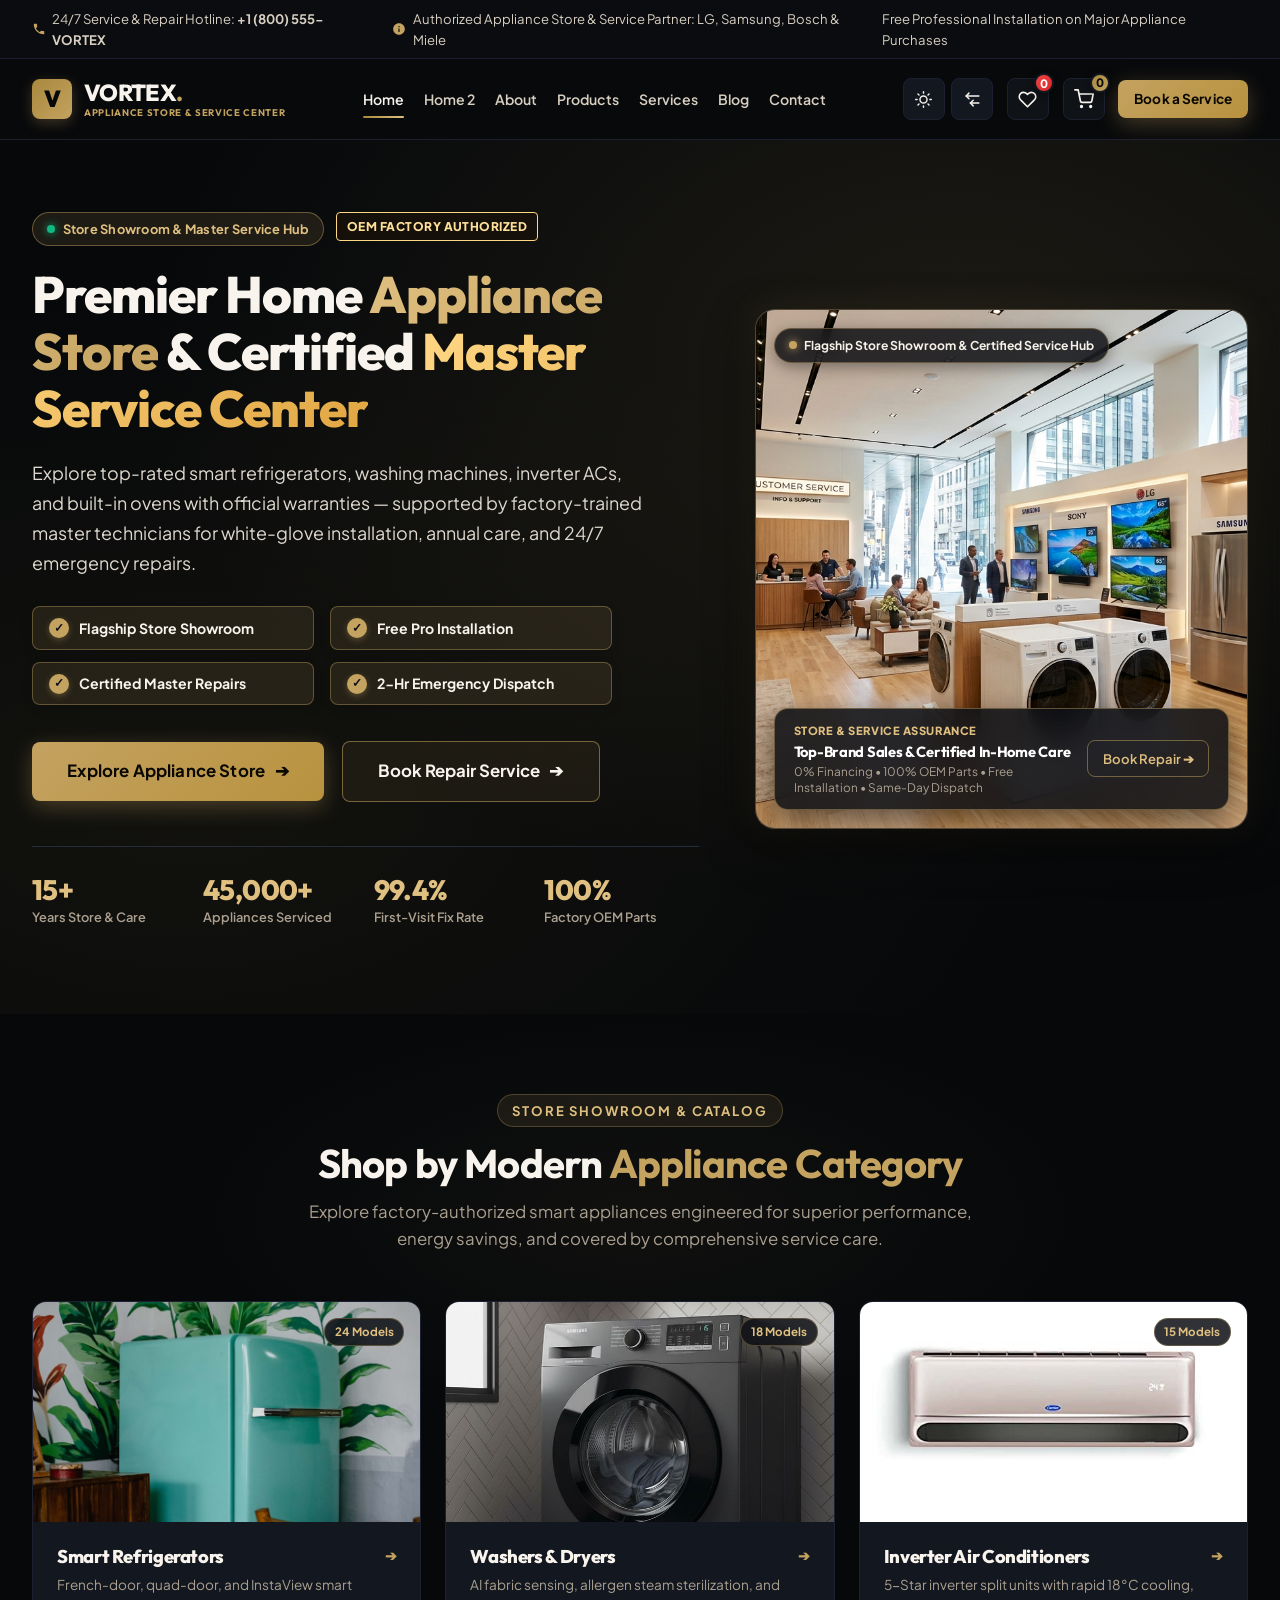
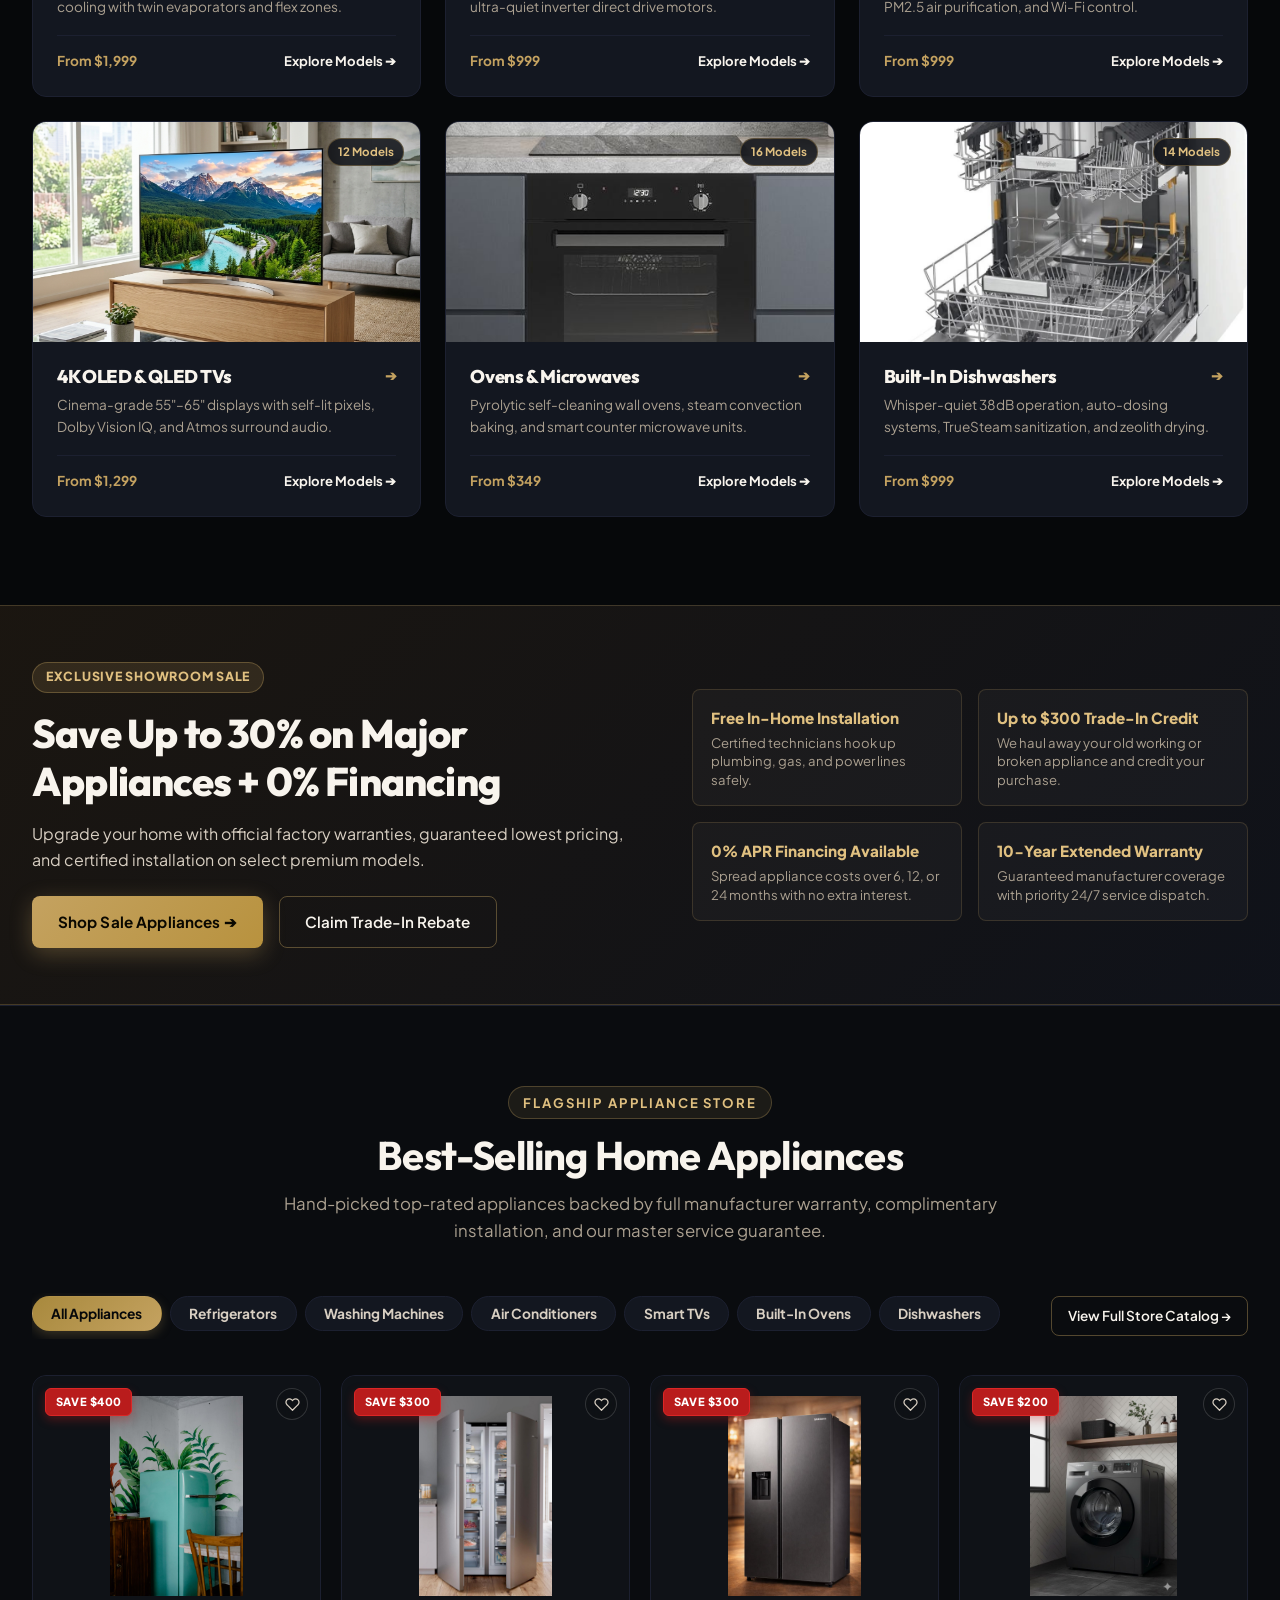
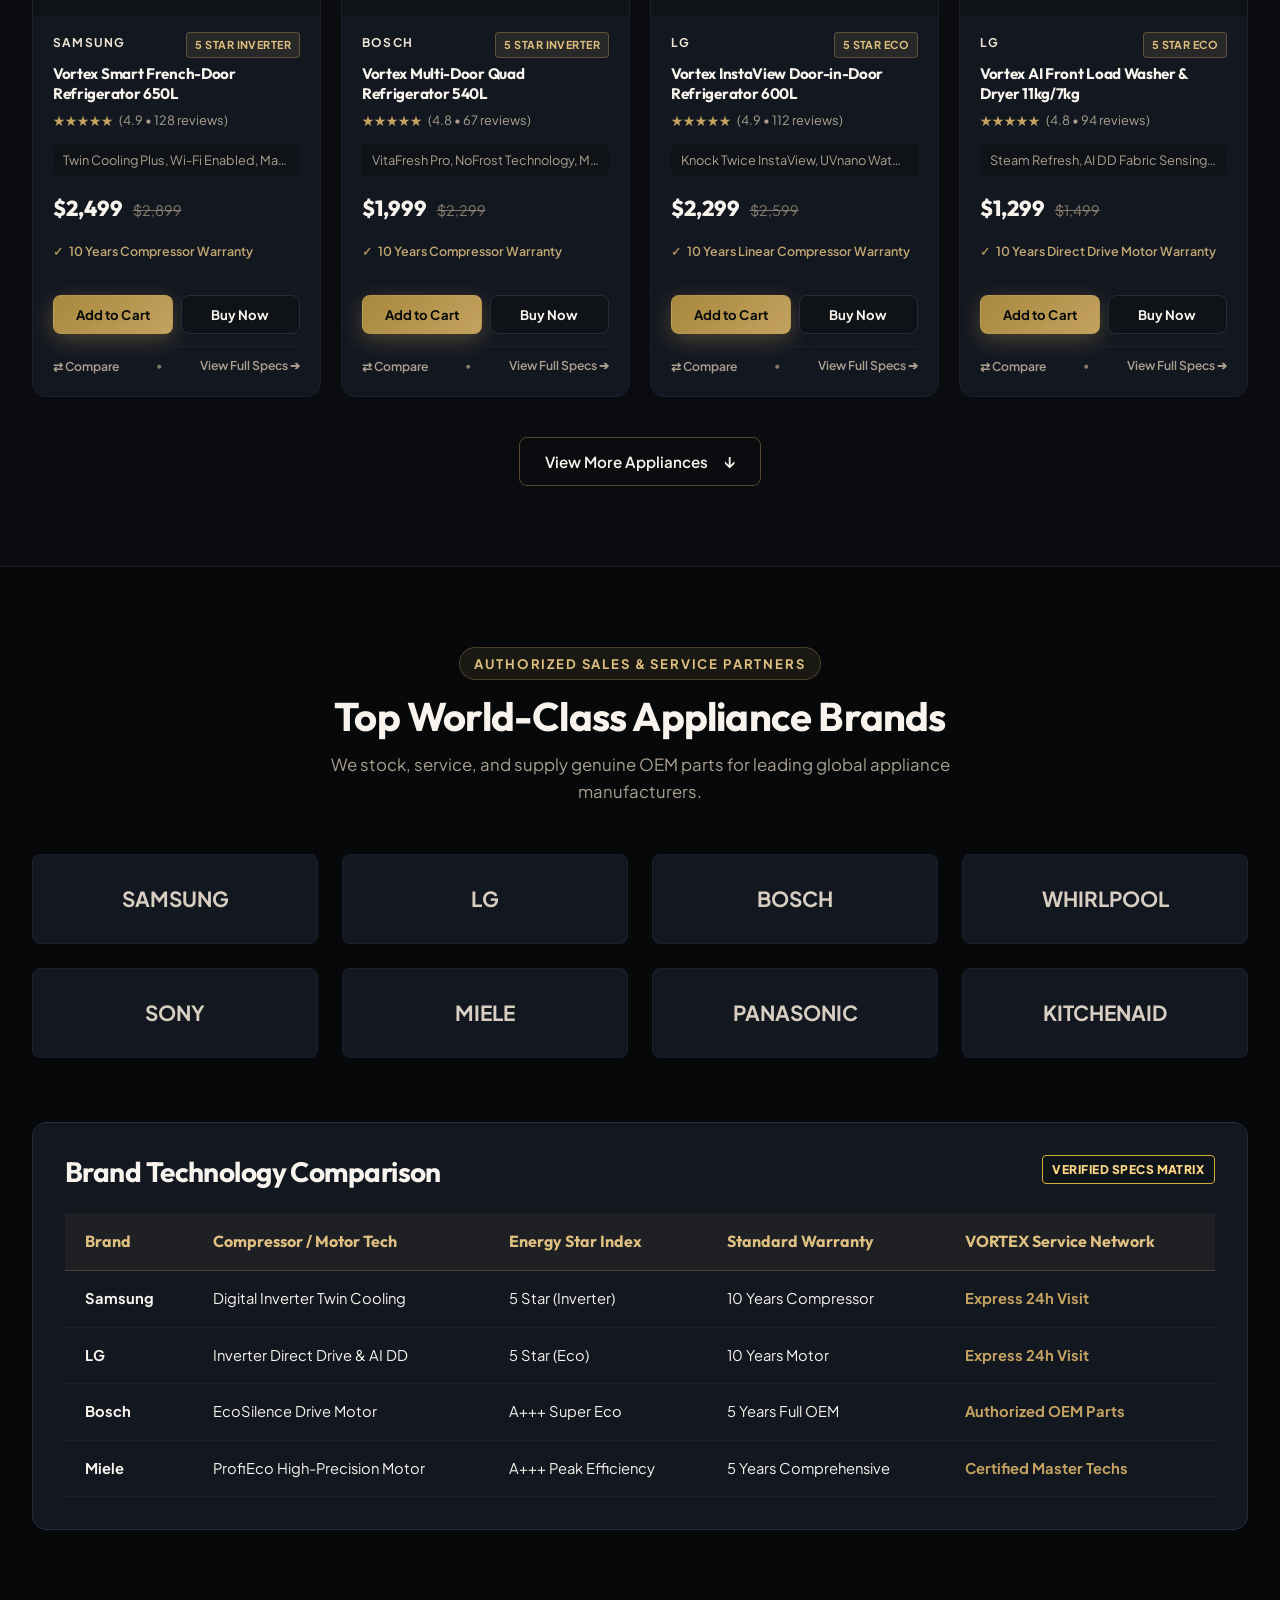
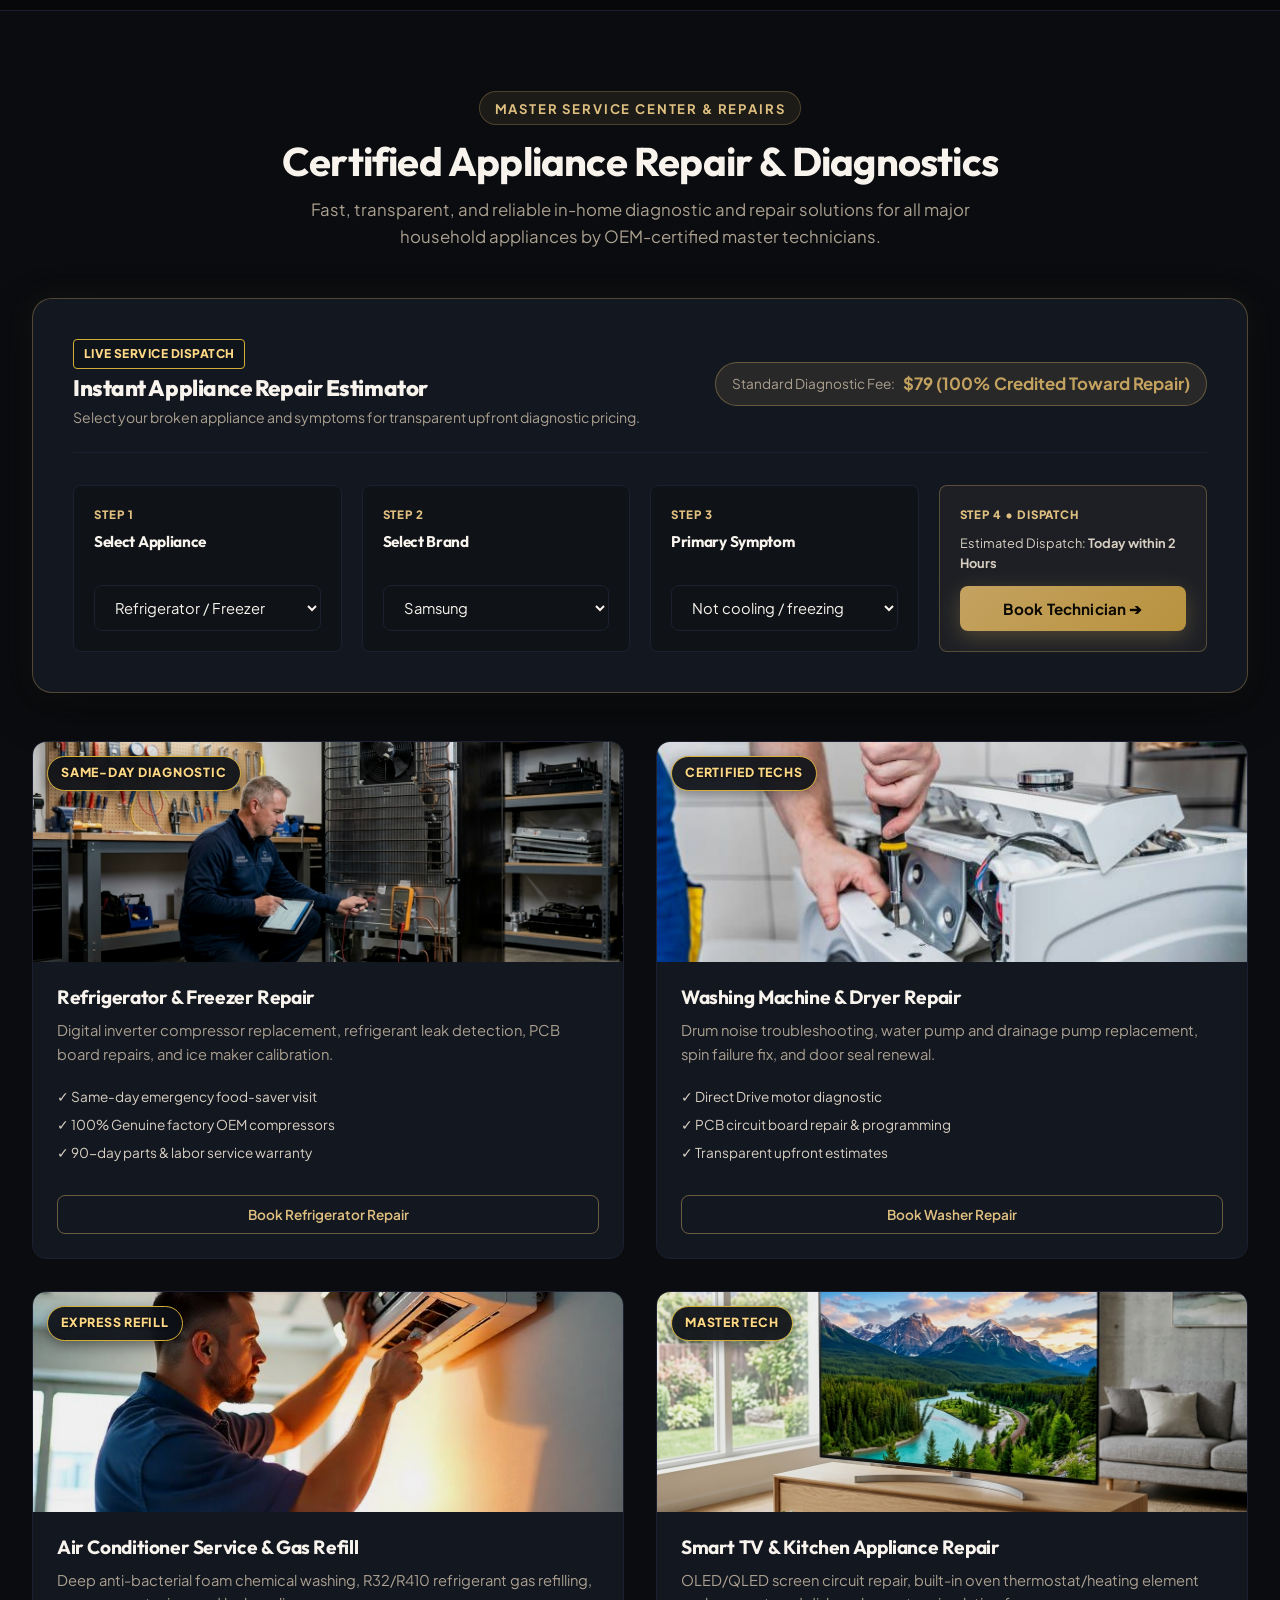
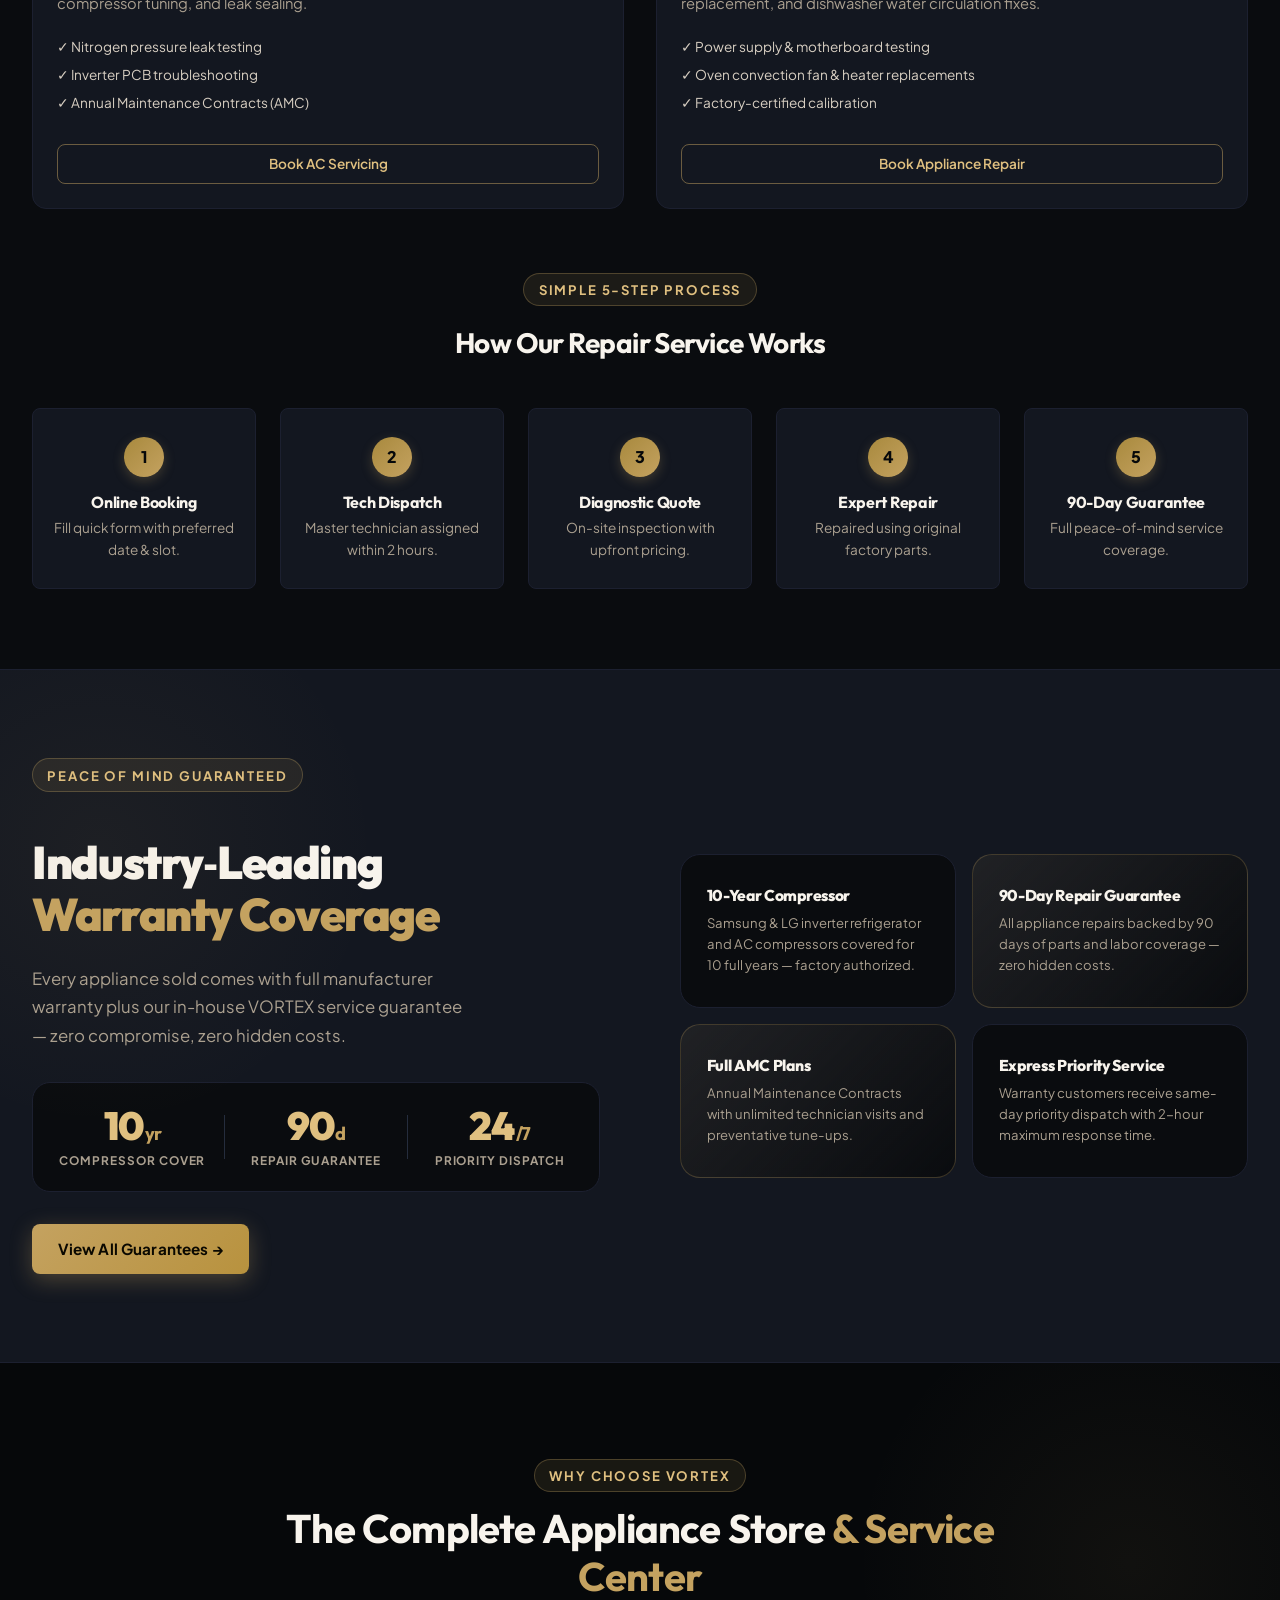
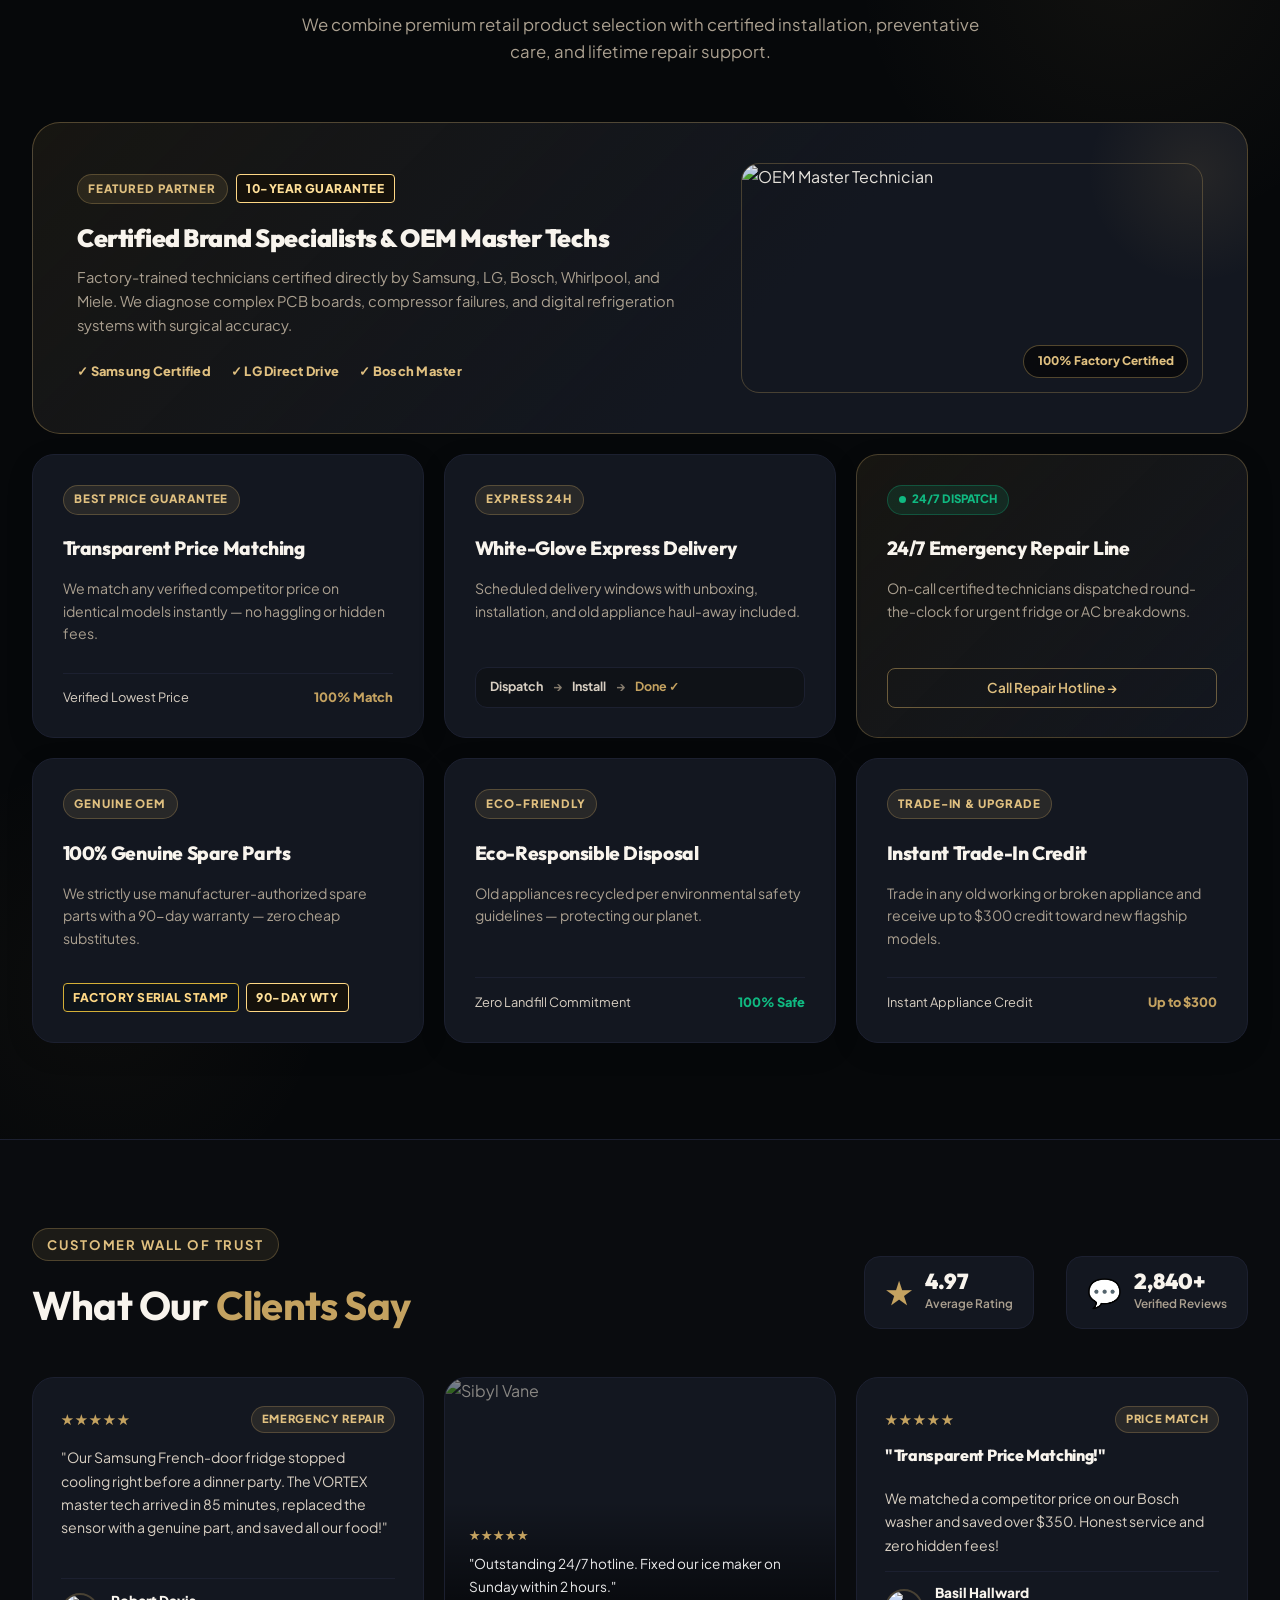
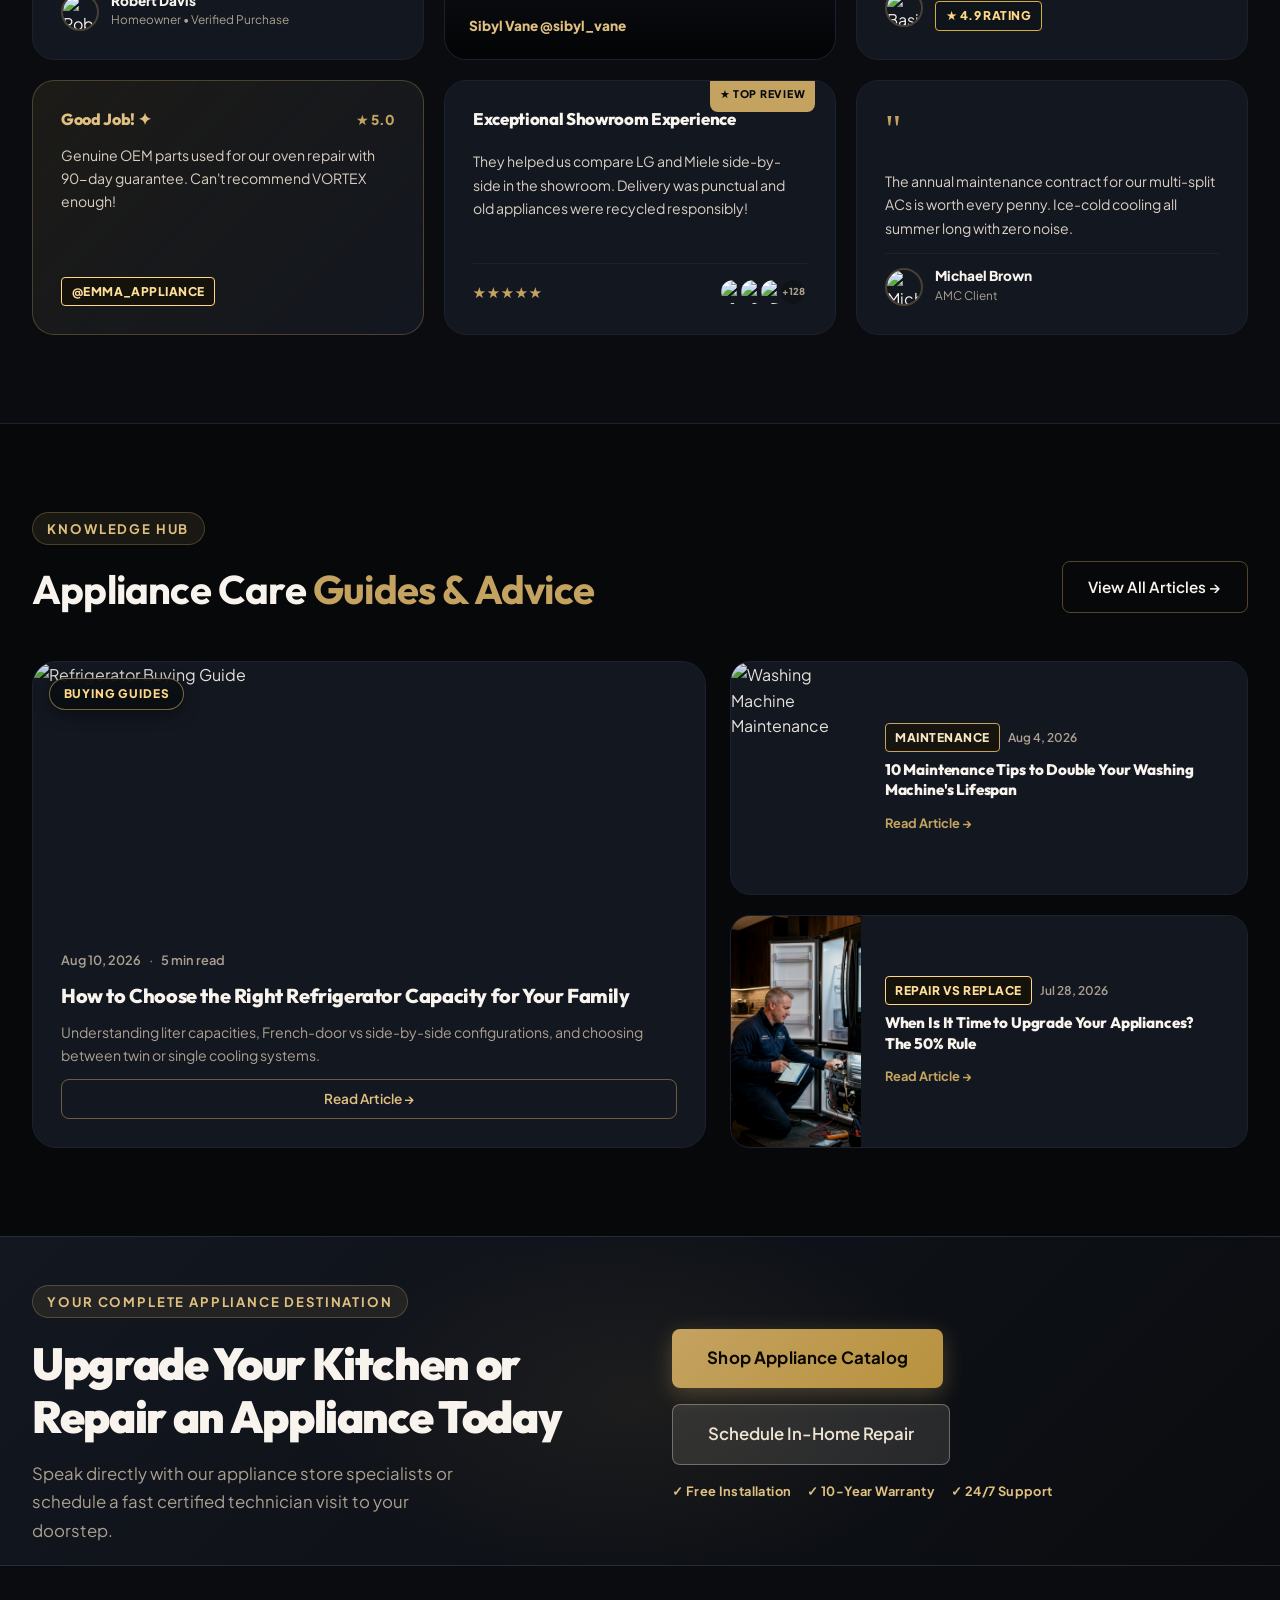
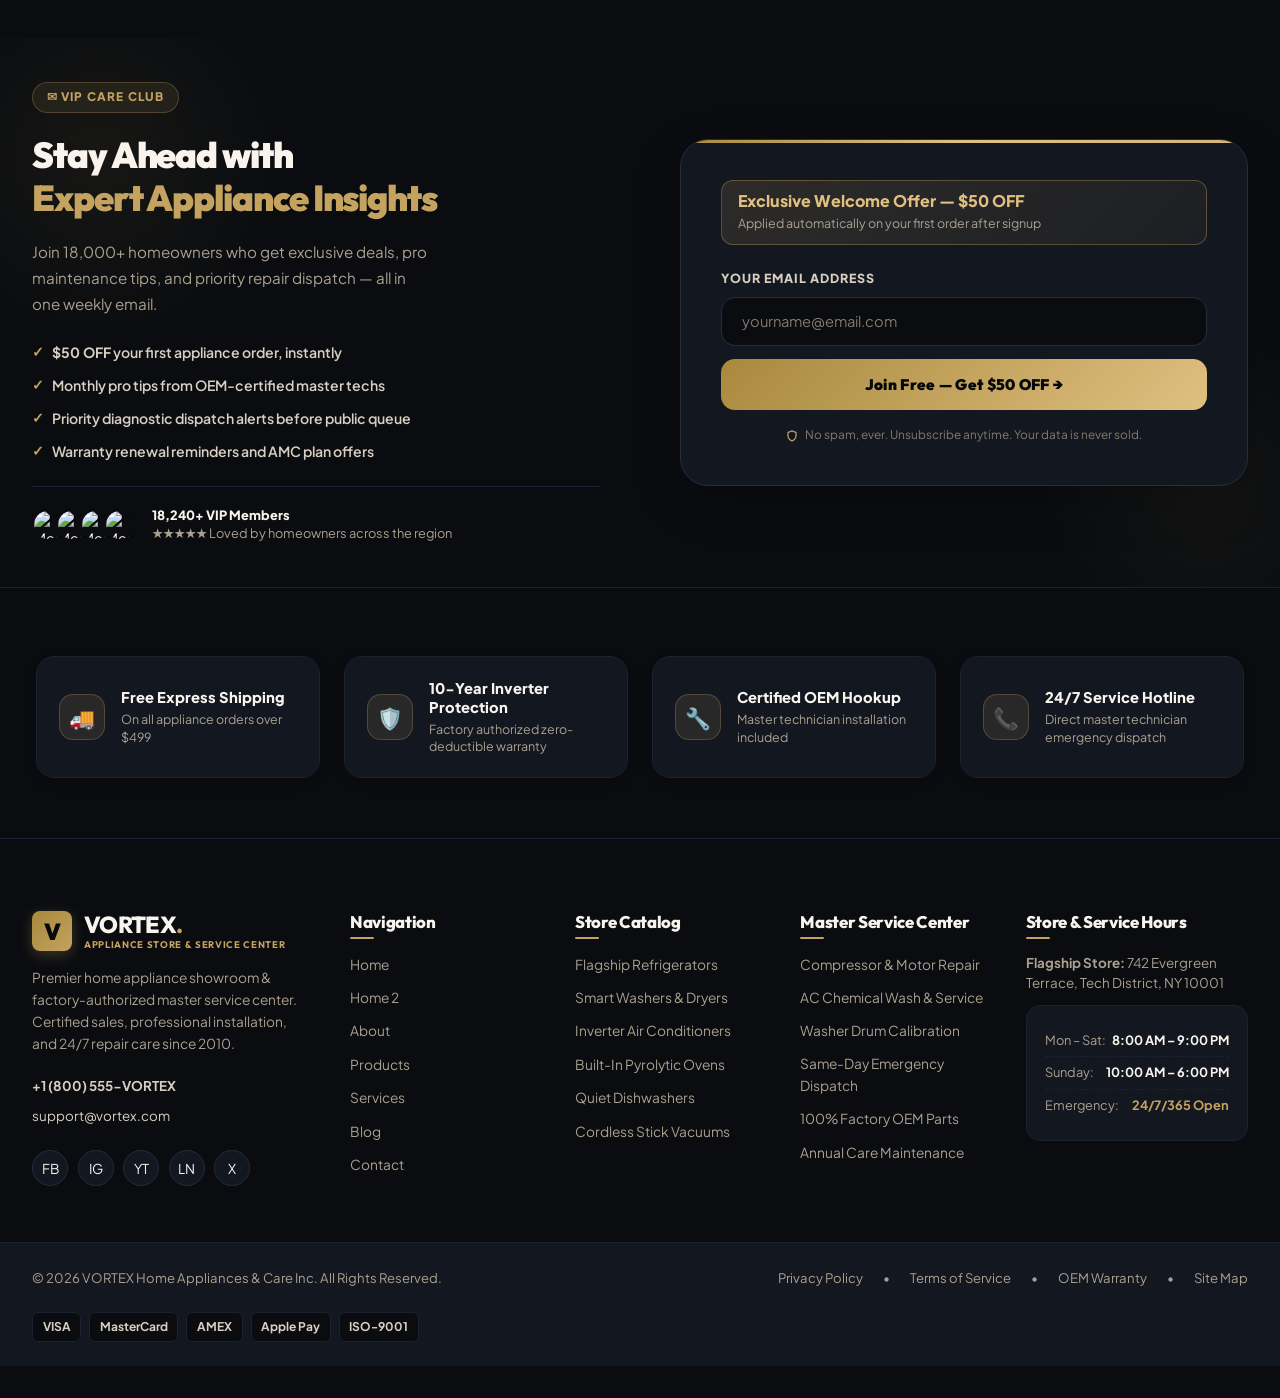
==== commit f5c9d783: "final commit" ====
--- a/index.html
+++ b/index.html
@@ -67,6 +67,16 @@
           <button class="btn-icon theme-toggle-btn" title="Toggle Theme" aria-label="Toggle Theme"></button>
           <button class="btn-icon dir-toggle-btn" title="Toggle Direction" aria-label="Toggle Direction"></button>
         </div>
+        <button class="header-wishlist-btn" id="header-wishlist-btn" onclick="openWishlistModal()"
+          title="View Saved / Liked Appliances">
+          <svg width="19" height="19" fill="none" stroke="currentColor" stroke-width="2" stroke-linecap="round"
+            stroke-linejoin="round" viewBox="0 0 24 24">
+            <path
+              d="M20.84 4.61a5.5 5.5 0 0 0-7.78 0L12 5.67l-1.06-1.06a5.5 5.5 0 0 0-7.78 7.78l1.06 1.06L12 21.23l7.78-7.78 1.06-1.06a5.5 5.5 0 0 0 0-7.78z" />
+          </svg>
+          <span class="wishlist-badge" id="header-wishlist-count">0</span>
+        </button>
+
         <a href="cart.html" class="header-cart-btn" id="header-cart-btn" title="View Shopping Cart">
           <svg width="20" height="20" fill="none" stroke="currentColor" stroke-width="2" stroke-linecap="round"
             stroke-linejoin="round" viewBox="0 0 24 24">
@@ -94,6 +104,29 @@
         </div>
       </a>
       <button class="btn-icon" id="mobile-close-btn">✕</button>
+    </div>
+    <div class="mobile-drawer-quick-actions">
+      <button class="mobile-drawer-quick-btn"
+        onclick="if(window.closeMobileNav)window.closeMobileNav(); if(window.openWishlistModal)window.openWishlistModal();"
+        title="View Wishlist">
+        <svg width="18" height="18" fill="none" stroke="currentColor" stroke-width="2" stroke-linecap="round"
+          stroke-linejoin="round" viewBox="0 0 24 24">
+          <path
+            d="M20.84 4.61a5.5 5.5 0 0 0-7.78 0L12 5.67l-1.06-1.06a5.5 5.5 0 0 0-7.78 7.78l1.06 1.06L12 21.23l7.78-7.78 1.06-1.06a5.5 5.5 0 0 0 0-7.78z" />
+        </svg>
+        <span>Wishlist</span>
+        <span class="mobile-drawer-badge wishlist-badge wishlist-counter" id="drawer-wishlist-count">0</span>
+      </button>
+      <a href="cart.html" class="mobile-drawer-quick-btn" title="View Shopping Cart">
+        <svg width="18" height="18" fill="none" stroke="currentColor" stroke-width="2" stroke-linecap="round"
+          stroke-linejoin="round" viewBox="0 0 24 24">
+          <circle cx="9" cy="21" r="1"></circle>
+          <circle cx="20" cy="21" r="1"></circle>
+          <path d="M1 1h4l2.68 13.39a2 2 0 0 0 2 1.61h9.72a2 2 0 0 0 2-1.61L23 6H6"></path>
+        </svg>
+        <span>Cart</span>
+        <span class="mobile-drawer-badge cart-badge cart-counter" id="drawer-cart-count">0</span>
+      </a>
     </div>
     <div class="mobile-nav-links">
       <a href="index.html" class="mobile-nav-link active">Home</a>
--- a/css/styles.css
+++ b/css/styles.css
@@ -529,6 +529,98 @@
   border-bottom: 1px solid var(--border-subtle);
   margin-bottom: 1.25rem;
   flex-shrink: 0;
+}
+
+/* Mobile Drawer Quick Actions: Wishlist & Cart */
+.mobile-drawer-quick-actions {
+  display: grid;
+  grid-template-columns: 1fr 1fr;
+  gap: 0.65rem;
+  margin-bottom: 1.25rem;
+  padding-bottom: 1rem;
+  border-bottom: 1px solid var(--border-subtle);
+  flex-shrink: 0;
+}
+
+.mobile-drawer-quick-btn {
+  display: inline-flex;
+  align-items: center;
+  justify-content: center;
+  gap: 0.5rem;
+  padding: 0.75rem 0.6rem;
+  background: var(--bg-tertiary);
+  border: 1px solid var(--border-subtle);
+  border-radius: var(--radius-sm);
+  color: var(--text-primary);
+  text-decoration: none;
+  font-size: 0.88rem;
+  font-weight: 600;
+  cursor: pointer;
+  transition: all var(--transition-fast);
+  box-sizing: border-box;
+  font-family: inherit;
+}
+
+.mobile-drawer-quick-btn:hover,
+.mobile-drawer-quick-btn:active {
+  background: rgba(196, 162, 96, 0.12);
+  border-color: var(--accent-teal);
+  color: var(--accent-teal);
+}
+
+.mobile-drawer-quick-btn svg {
+  flex-shrink: 0;
+}
+
+.mobile-drawer-badge {
+  display: inline-flex;
+  align-items: center;
+  justify-content: center;
+  min-width: 20px;
+  height: 20px;
+  padding: 0 6px;
+  font-size: 0.72rem;
+  font-weight: 700;
+  border-radius: 999px;
+  line-height: 1;
+}
+
+.mobile-drawer-badge.wishlist-badge {
+  position: static;
+  background: #ef4444;
+  color: #ffffff;
+  box-shadow: none;
+  border: none;
+}
+
+.mobile-drawer-badge.cart-badge {
+  position: static;
+  background: var(--accent-teal);
+  color: #0a0c10;
+  box-shadow: none;
+  border: none;
+}
+
+html[data-theme="light"] .mobile-drawer-quick-btn {
+  background: #f7f3ec;
+  border-color: rgba(184, 146, 46, 0.3);
+  color: #2a241b;
+}
+
+html[data-theme="light"] .mobile-drawer-quick-btn:hover {
+  background: #ede6d8;
+  border-color: #b8922e;
+  color: #8c6d1f;
+}
+
+html[data-theme="light"] .mobile-drawer-badge.wishlist-badge {
+  background: #ef4444;
+  color: #ffffff;
+}
+
+html[data-theme="light"] .mobile-drawer-badge.cart-badge {
+  background: #b8922e;
+  color: #ffffff;
 }
 
 .mobile-nav-links {
@@ -1907,7 +1999,7 @@
 
 .brands-logo-grid {
   display: grid;
-  grid-template-columns: repeat(auto-fit, minmax(140px, 1fr));
+  grid-template-columns: repeat(4, 1fr);
   gap: 1.5rem;
   margin-bottom: 4rem;
 }
@@ -3791,6 +3883,155 @@
   transform: translateX(-420px);
 }
 
+/* ==============================================================
+   RESPONSIVE MODAL DIALOGS (Enquiry, Wishlist, Compare)
+   ============================================================== */
+.modal-dialog-box {
+  background: var(--bg-card);
+  border: 1px solid var(--border-medium);
+  border-radius: var(--radius-lg);
+  width: min(94%, 560px);
+  max-height: 90vh;
+  max-height: 90dvh;
+  overflow-y: auto;
+  overflow-x: hidden;
+  margin: 4vh auto;
+  padding: 1.75rem;
+  position: relative;
+  box-shadow: var(--shadow-lg);
+  box-sizing: border-box;
+}
+
+.modal-dialog-header {
+  display: flex;
+  justify-content: space-between;
+  align-items: flex-start;
+  margin-bottom: 1.25rem;
+  border-bottom: 1px solid var(--border-subtle);
+  padding-bottom: 1rem;
+}
+
+.modal-product-preview {
+  display: flex;
+  gap: 1rem;
+  align-items: center;
+  background: var(--bg-tertiary);
+  border: 1px solid var(--border-subtle);
+  border-radius: var(--radius-md);
+  padding: 0.85rem;
+  margin-bottom: 1.25rem;
+  box-sizing: border-box;
+}
+
+.modal-product-img {
+  width: 60px;
+  height: 60px;
+  object-fit: contain;
+  border-radius: 6px;
+  background: var(--bg-card);
+  flex-shrink: 0;
+}
+
+.modal-two-col {
+  display: grid;
+  grid-template-columns: 1fr 1fr;
+  gap: 1rem;
+  margin-bottom: 1rem;
+}
+
+.modal-btn-row {
+  display: flex;
+  gap: 0.75rem;
+  margin-top: 0.5rem;
+}
+
+.modal-btn-row .btn {
+  text-align: center;
+  justify-content: center;
+}
+
+.wishlist-modal-dialog {
+  background: var(--bg-card);
+  border: 1px solid var(--border-medium);
+  border-radius: var(--radius-lg);
+  width: min(94%, 680px);
+  max-height: 88vh;
+  max-height: 88dvh;
+  overflow-y: auto;
+  overflow-x: hidden;
+  margin: 4vh auto;
+  padding: 1.75rem;
+  position: relative;
+  box-shadow: var(--shadow-lg);
+  box-sizing: border-box;
+}
+
+@media (max-width: 580px) {
+  .modal-dialog-box {
+    width: 95% !important;
+    padding: 1.25rem 1rem !important;
+    margin: 2.5vh auto !important;
+    border-radius: var(--radius-md) !important;
+  }
+
+  .modal-two-col {
+    grid-template-columns: 1fr !important;
+    gap: 0.85rem !important;
+  }
+
+  .modal-btn-row {
+    flex-direction: column !important;
+    gap: 0.65rem !important;
+  }
+
+  .modal-btn-row .btn {
+    width: 100% !important;
+    font-size: 0.9rem !important;
+    padding: 0.75rem 1rem !important;
+  }
+
+  .wishlist-modal-dialog {
+    width: 95% !important;
+    padding: 1.25rem 0.85rem !important;
+    margin: 2.5vh auto !important;
+  }
+
+  .wishlist-item-card {
+    flex-direction: column !important;
+    align-items: flex-start !important;
+    gap: 0.75rem !important;
+  }
+
+  .wishlist-item-actions {
+    width: 100% !important;
+    flex-direction: row !important;
+  }
+
+  .wishlist-item-actions .btn {
+    flex: 1 !important;
+  }
+
+  .wishlist-footer-row {
+    flex-direction: column !important;
+    gap: 0.65rem !important;
+  }
+
+  .wishlist-footer-row .btn {
+    width: 100% !important;
+  }
+}
+
+@media (max-width: 380px) {
+  .modal-dialog-box {
+    width: 96% !important;
+    padding: 1rem 0.85rem !important;
+  }
+
+  .modal-dialog-header h3 {
+    font-size: 1.15rem !important;
+  }
+}
+
 .drawer-header {
   display: flex;
   align-items: center;
@@ -4454,7 +4695,9 @@
     gap: 0.35rem !important;
   }
 
-  .header-cta {
+  .header-cta,
+  .header-wishlist-btn,
+  .header-cart-btn {
     display: none !important;
   }
 
@@ -8336,7 +8579,7 @@
   }
 
   .brands-logo-grid {
-    grid-template-columns: repeat(3, 1fr);
+    grid-template-columns: repeat(2, 1fr);
     gap: 0.75rem;
     margin-bottom: 2.5rem;
   }
@@ -10408,7 +10651,9 @@
     justify-content: center !important;
     border-radius: 8px !important;
   }
-  .header-cta {
+  .header-cta,
+  .header-wishlist-btn,
+  .header-cart-btn {
     display: none !important;
   }
 
@@ -10537,6 +10782,38 @@
   border-color: rgba(196, 162, 96, 0.5);
   color: var(--accent-teal-light);
   transform: translateY(-2px);
+}
+
+.header-wishlist-btn {
+  position: relative;
+  display: inline-flex;
+  align-items: center;
+  justify-content: center;
+  width: 42px;
+  height: 42px;
+  border-radius: var(--radius-md);
+  background: var(--bg-tertiary);
+  border: 1px solid var(--border-subtle);
+  color: var(--text-primary);
+  transition: all var(--transition-fast);
+  cursor: pointer;
+  text-decoration: none;
+}
+
+.header-wishlist-btn:hover {
+  background: rgba(239, 68, 68, 0.15);
+  border-color: rgba(239, 68, 68, 0.45);
+  color: #ef4444;
+  transform: translateY(-2px);
+}
+
+.header-wishlist-btn svg {
+  transition: transform var(--transition-fast);
+}
+
+.header-wishlist-btn:hover svg {
+  transform: scale(1.1);
+  fill: rgba(239, 68, 68, 0.25);
 }
 
 .cart-badge {
@@ -10558,10 +10835,46 @@
   border: 2px solid var(--bg-card);
 }
 
+.wishlist-badge {
+  position: absolute;
+  top: -6px;
+  right: -6px;
+  background: linear-gradient(135deg, #ef4444, #dc2626);
+  color: #ffffff;
+  font-size: 0.72rem;
+  font-weight: 800;
+  min-width: 20px;
+  height: 20px;
+  border-radius: 10px;
+  display: inline-flex;
+  align-items: center;
+  justify-content: center;
+  padding: 0 4px;
+  box-shadow: 0 2px 8px rgba(0, 0, 0, 0.45);
+  border: 2px solid var(--bg-card);
+}
+
 html[data-theme="light"] .header-cart-btn {
   background: #f7f3ec;
   border-color: rgba(184, 146, 46, 0.3);
   color: #2a241b;
+}
+
+html[data-theme="light"] .header-wishlist-btn {
+  background: #f7f3ec;
+  border-color: rgba(184, 146, 46, 0.3);
+  color: #2a241b;
+}
+
+html[data-theme="light"] .header-wishlist-btn:hover {
+  border-color: rgba(239, 68, 68, 0.45);
+  color: #ef4444;
+}
+
+html[data-theme="light"] .wishlist-badge {
+  background: #ef4444;
+  color: #ffffff;
+  border-color: #ffffff;
 }
 
 html[data-theme="light"] .cart-badge {
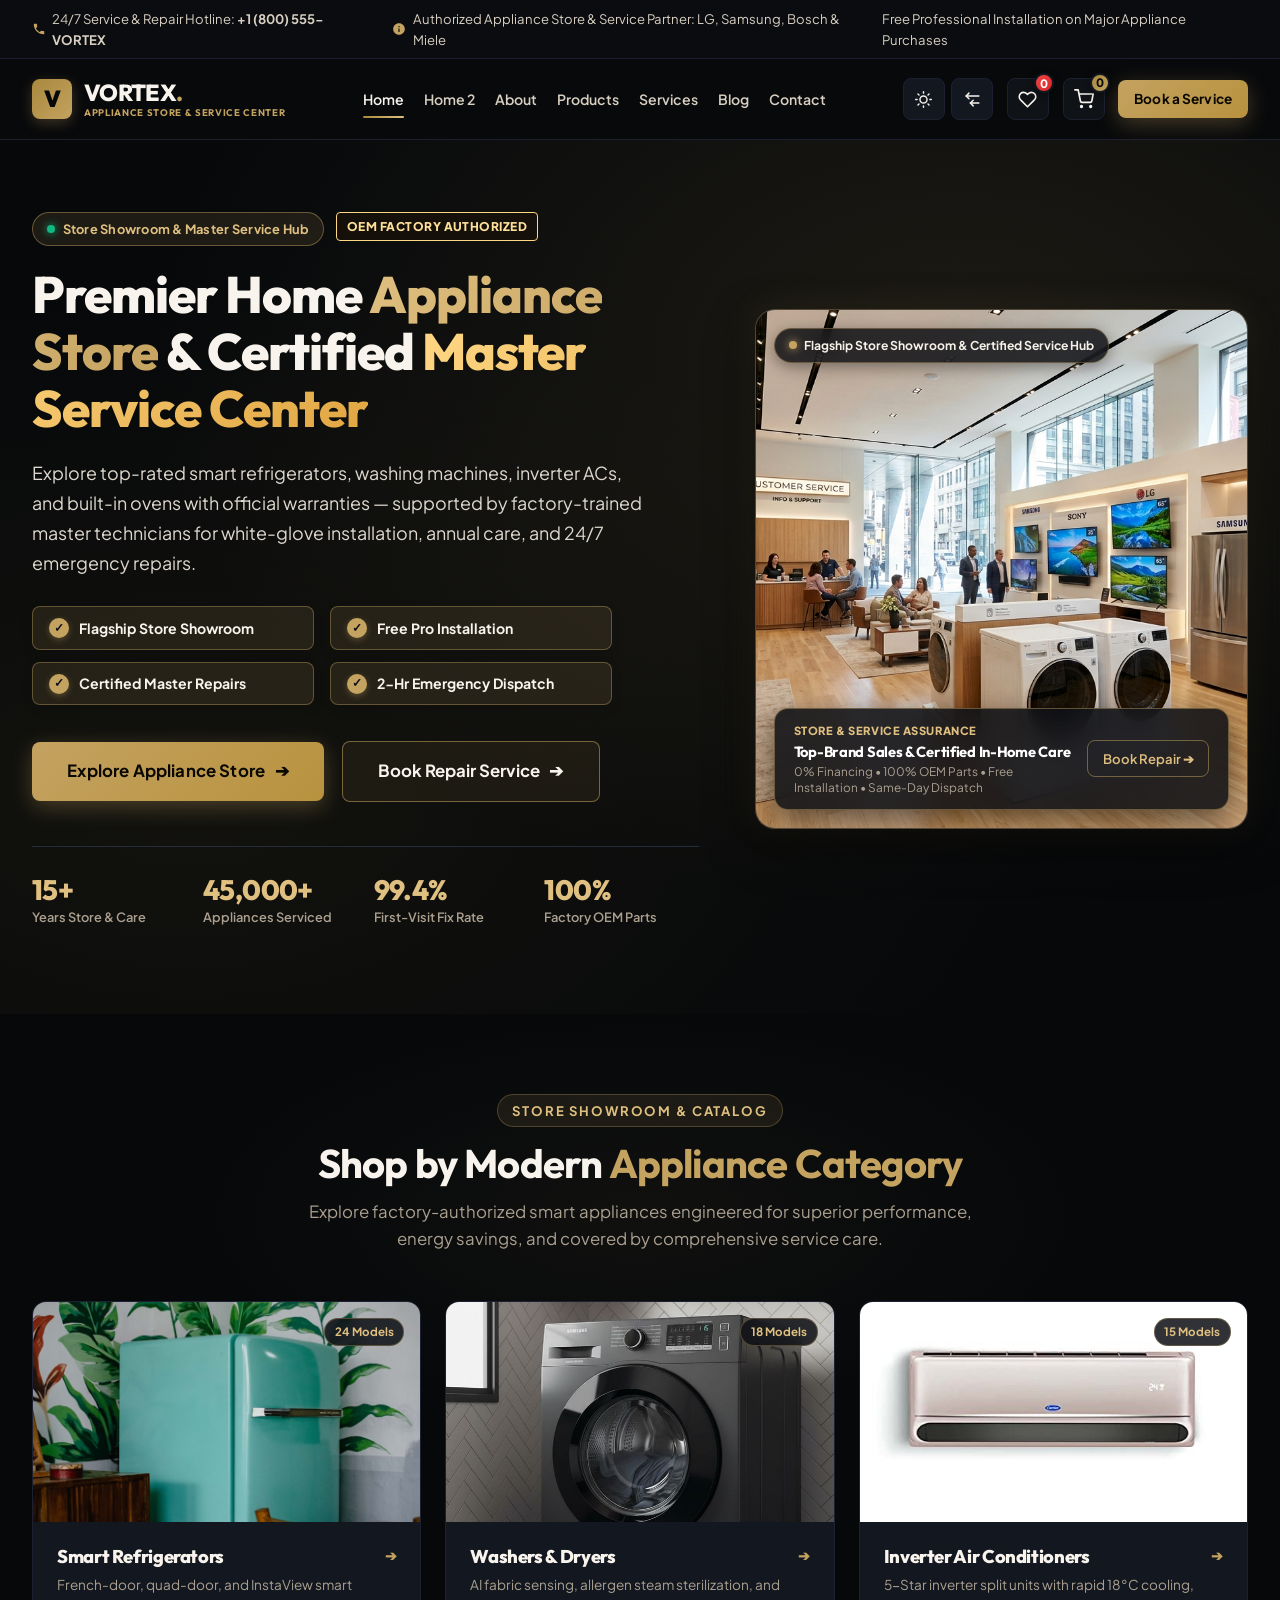
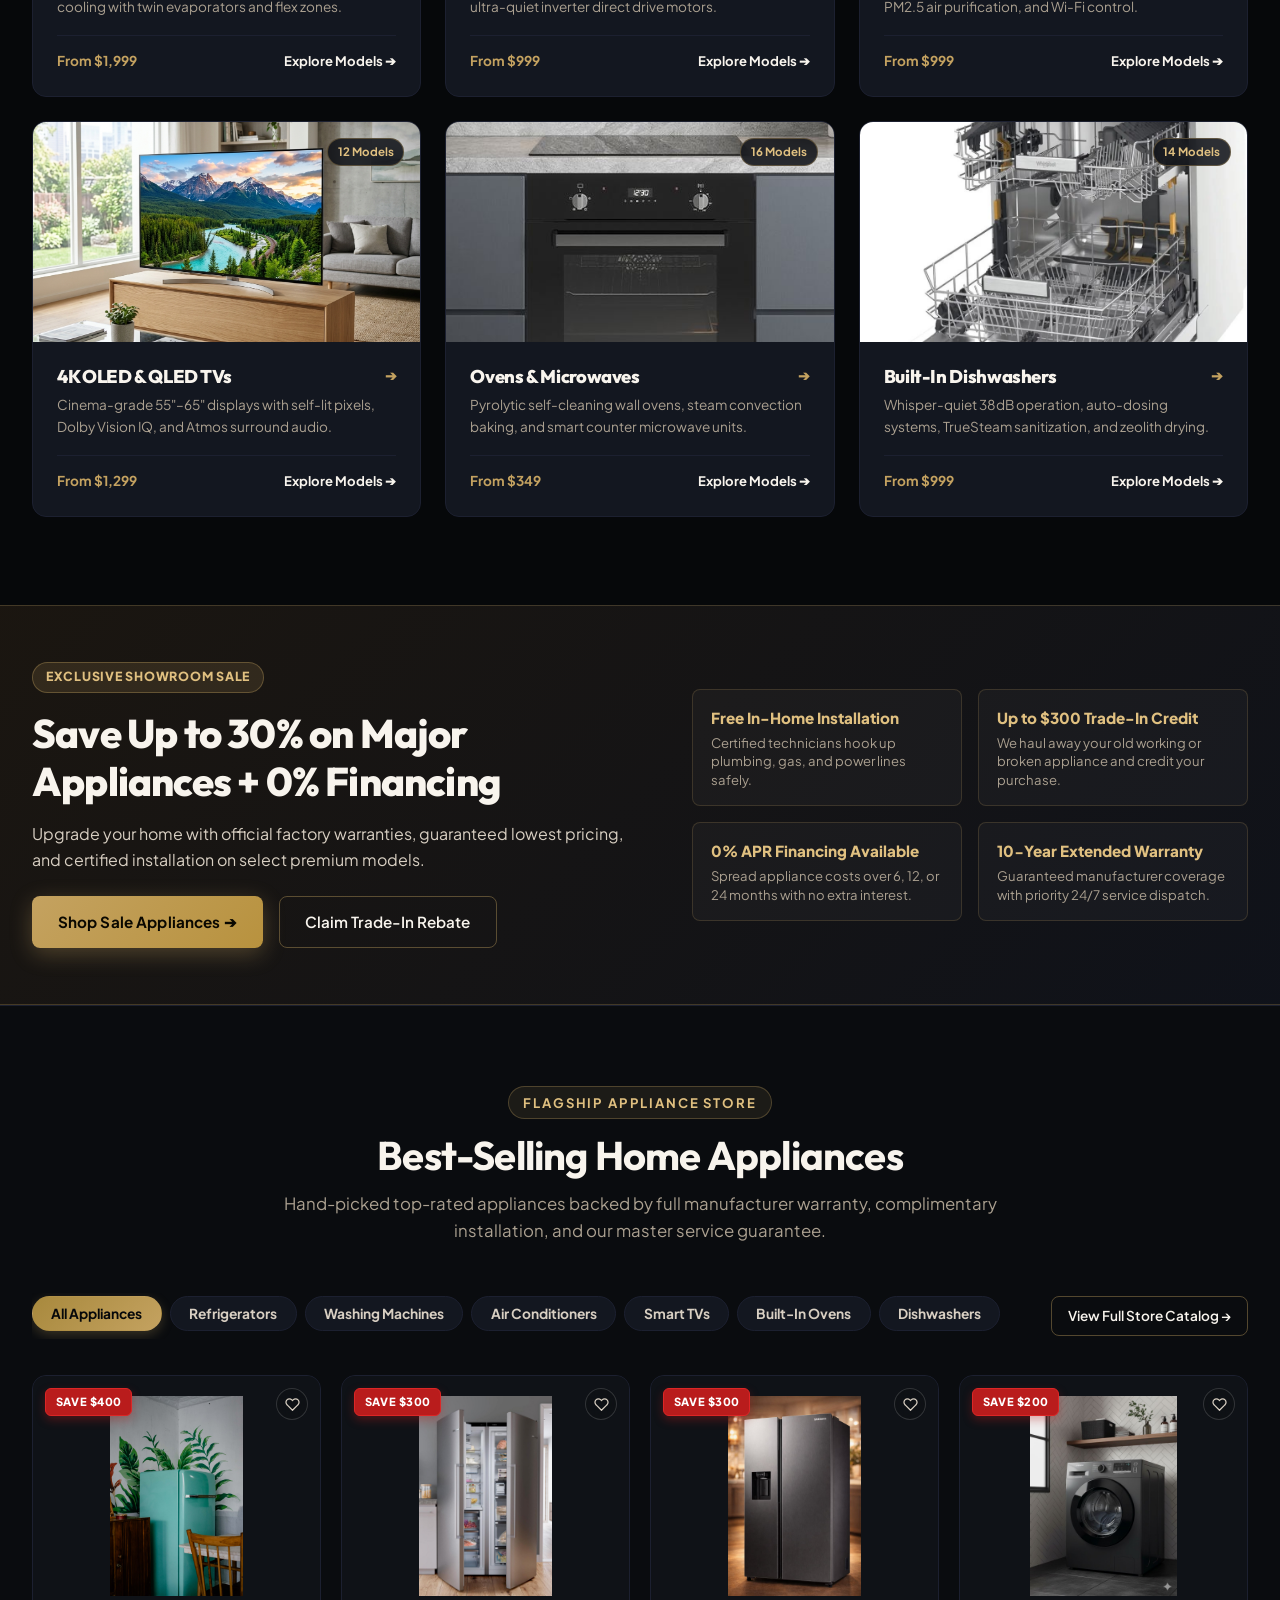
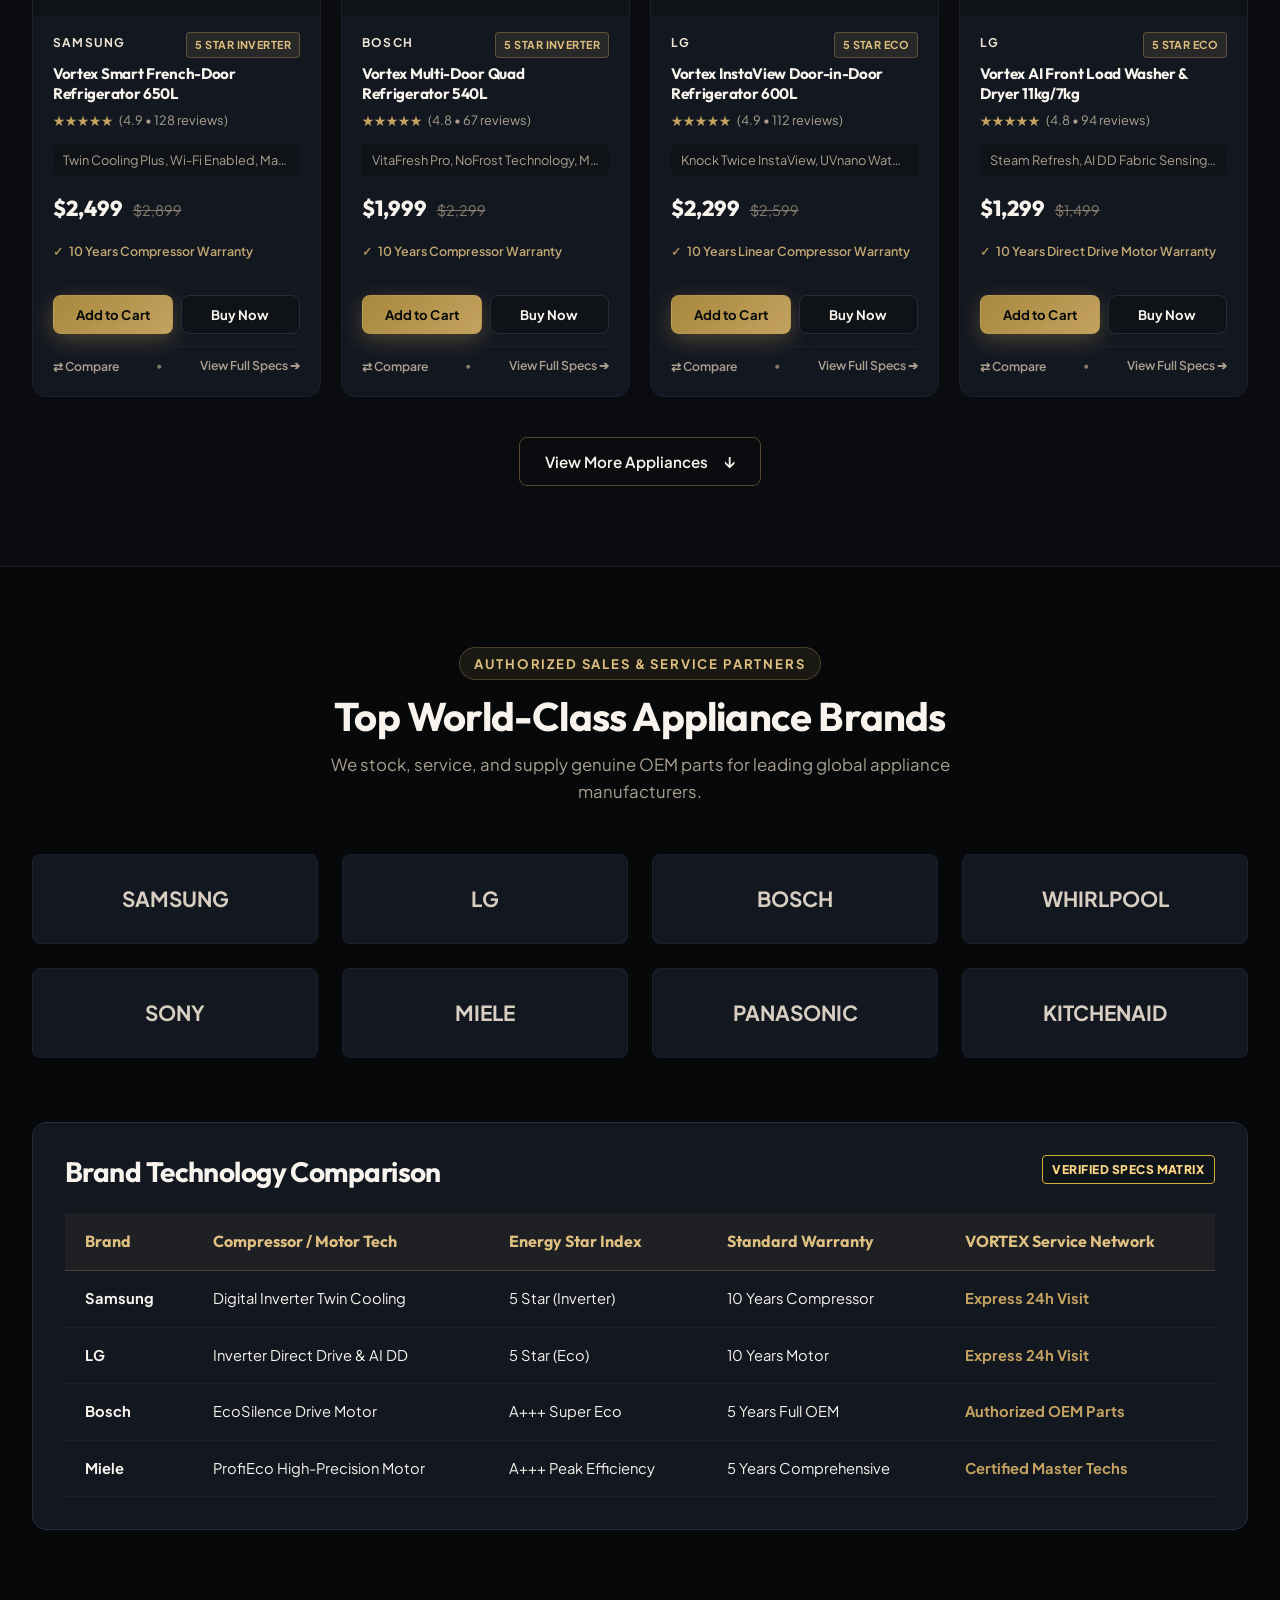
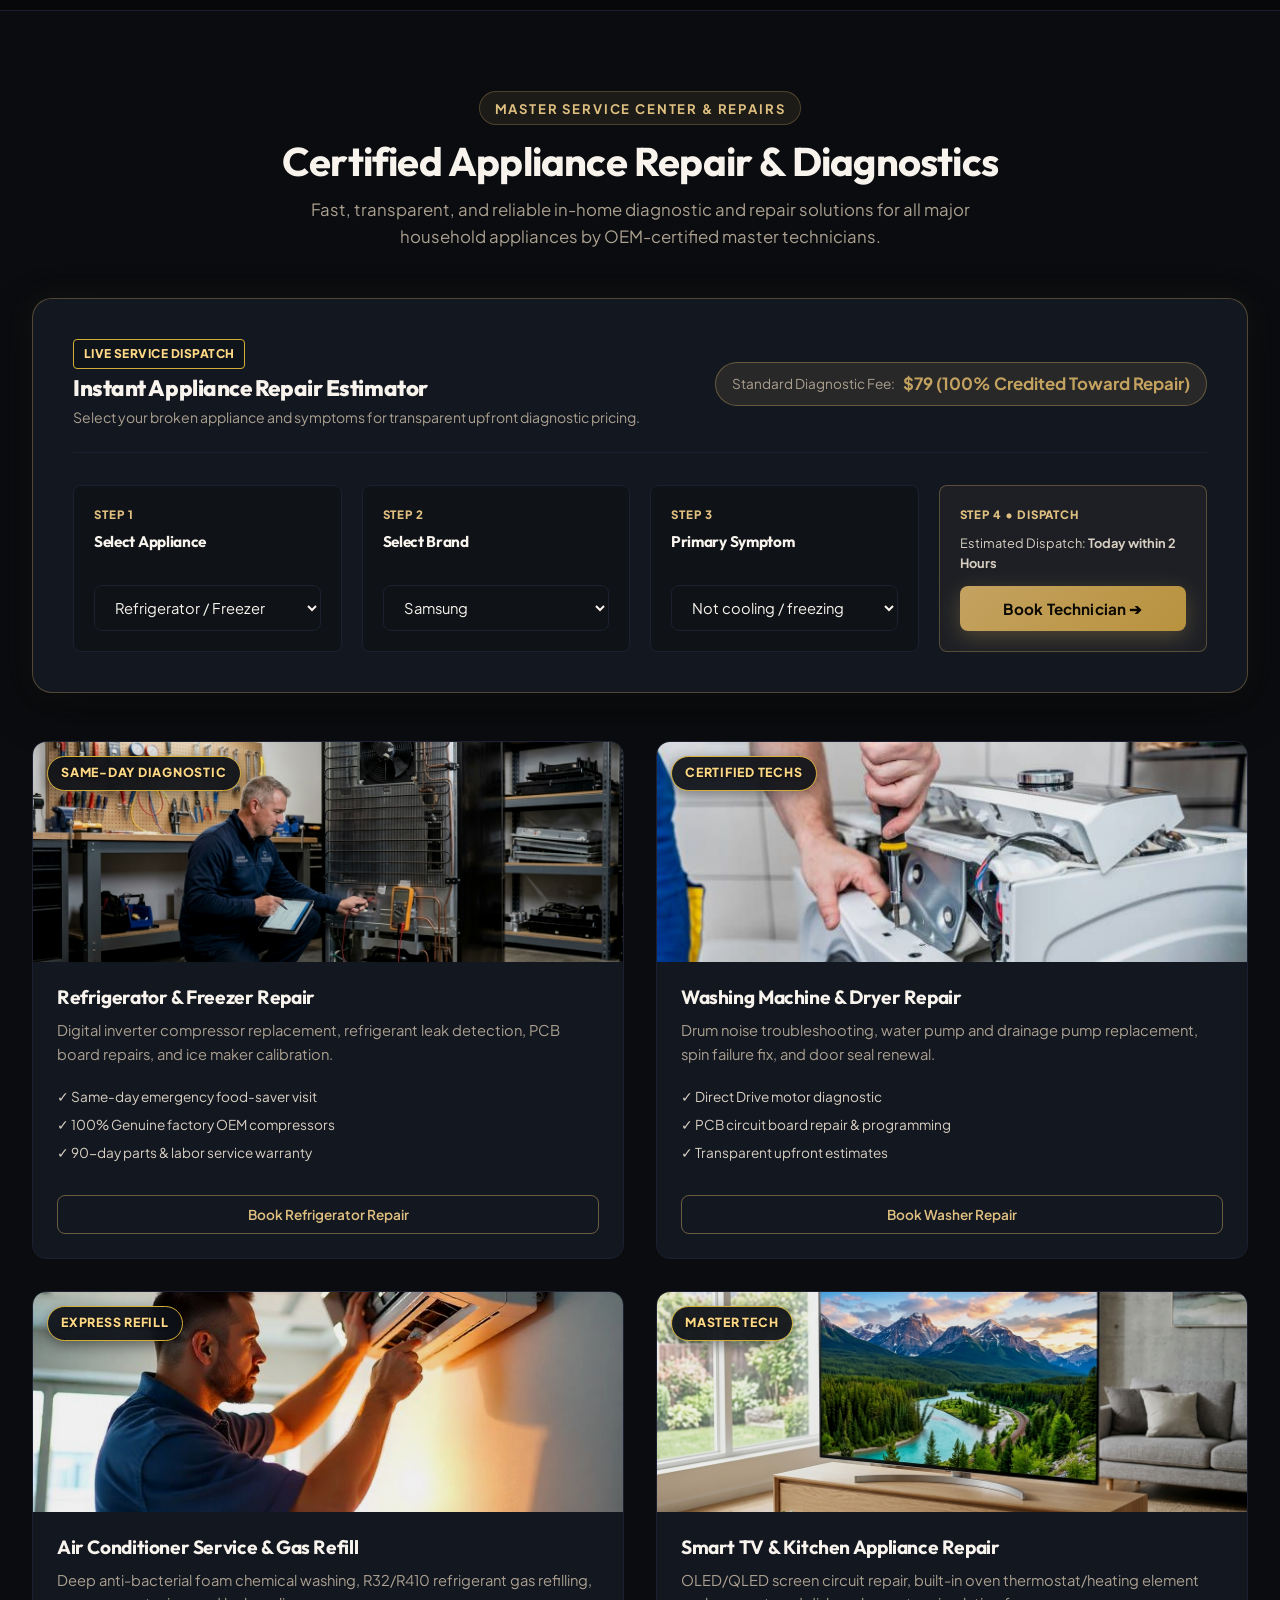
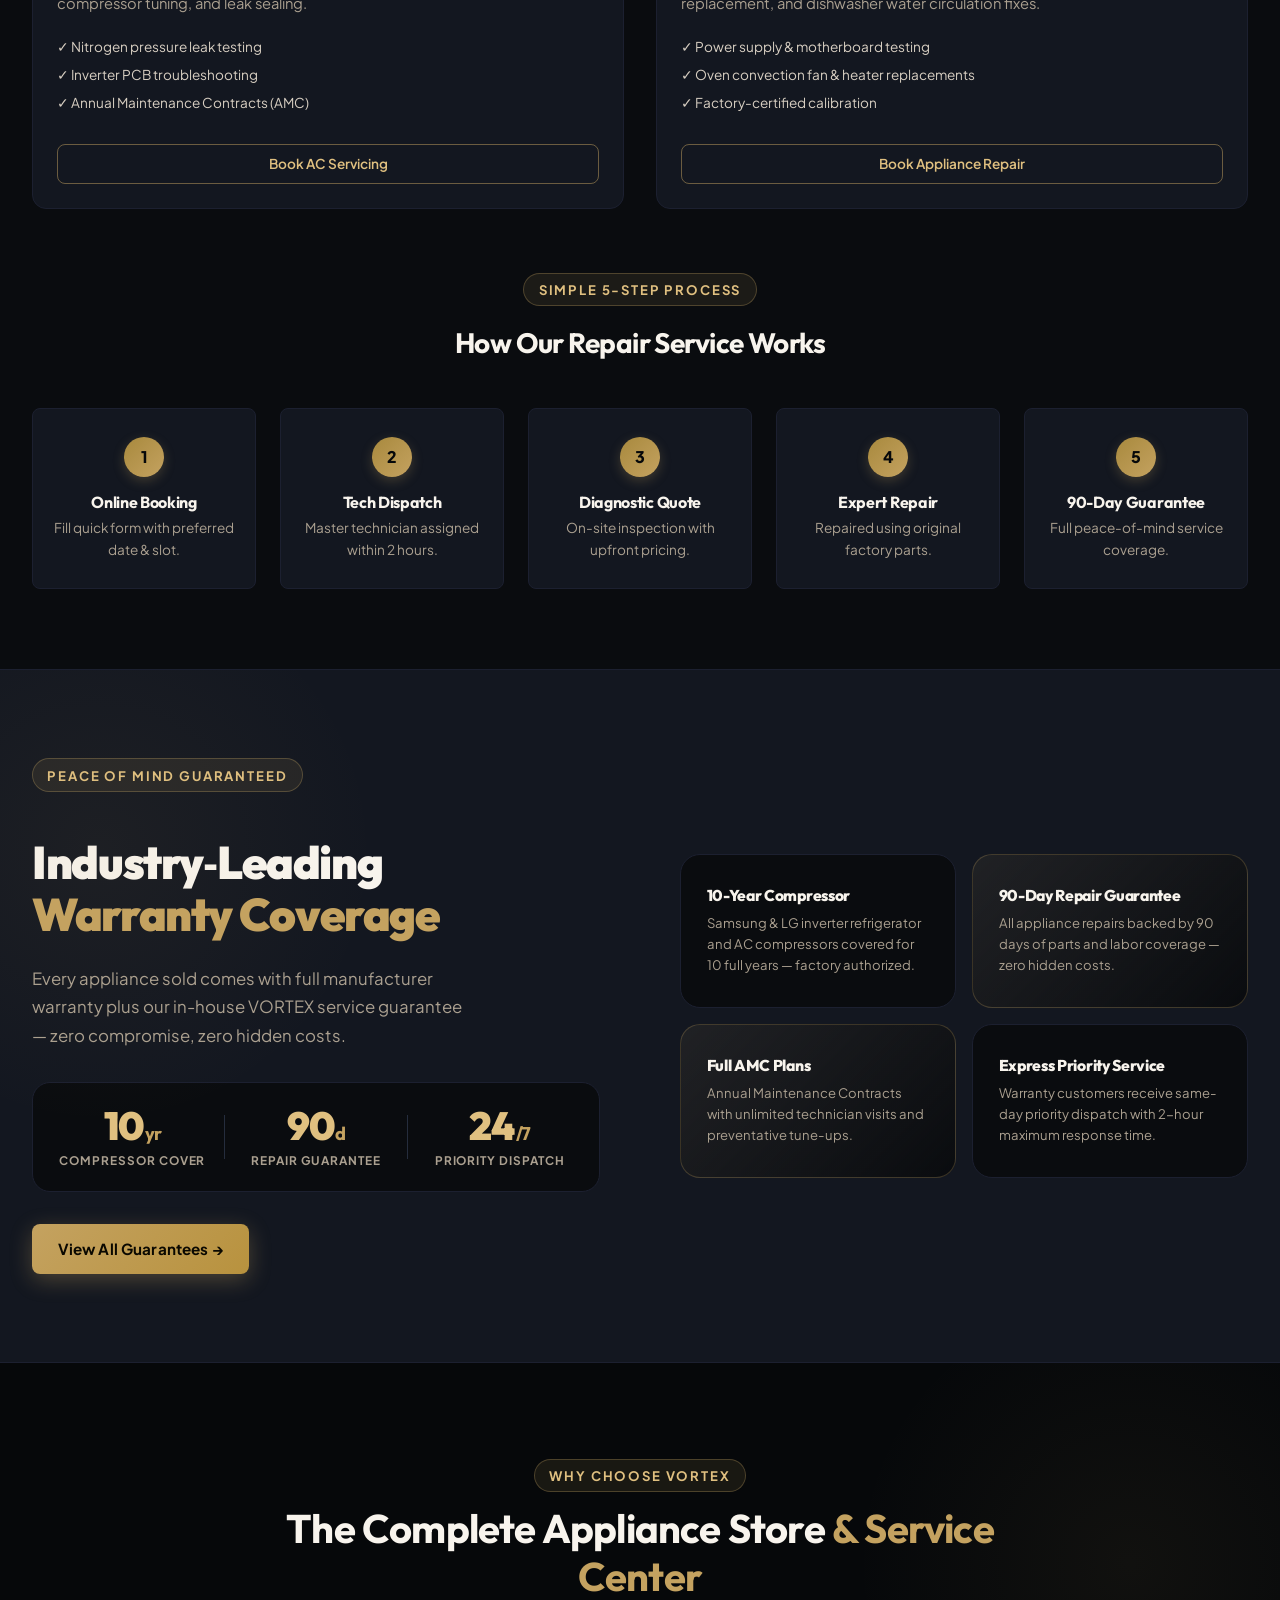
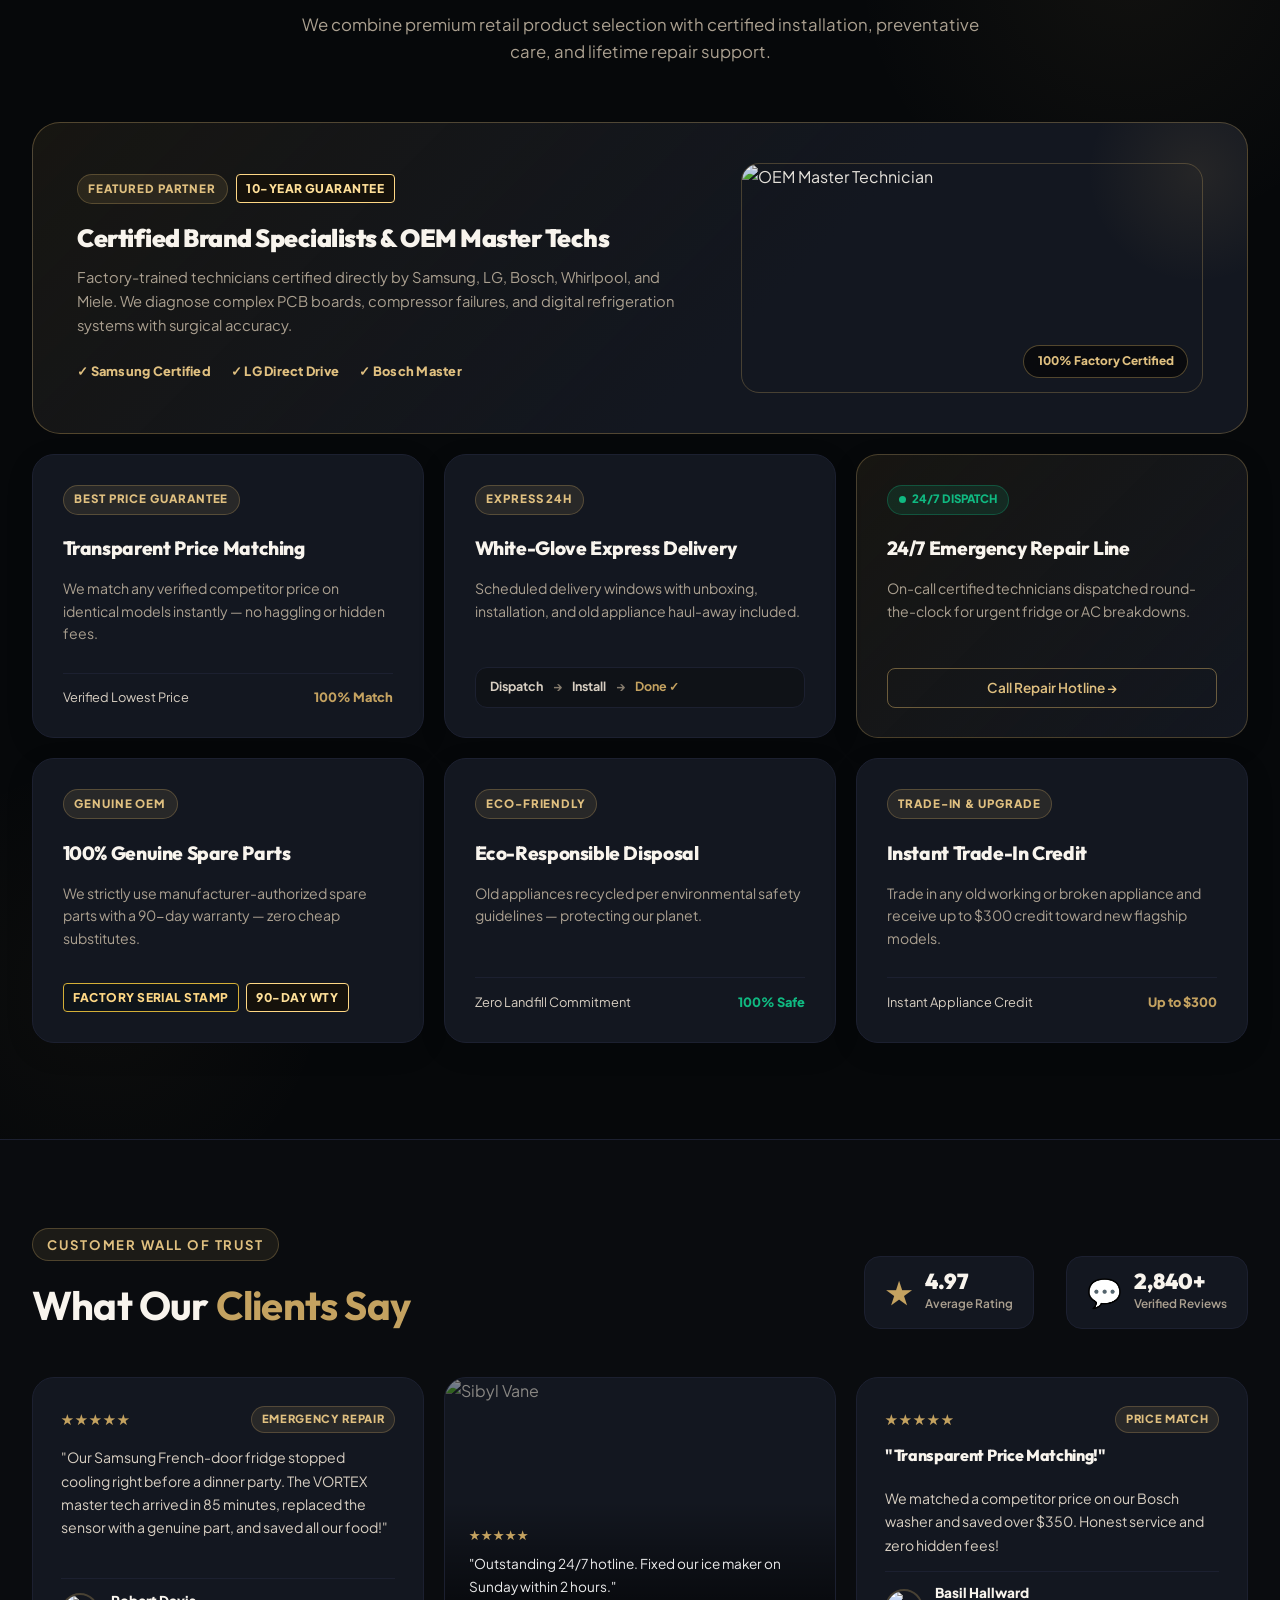
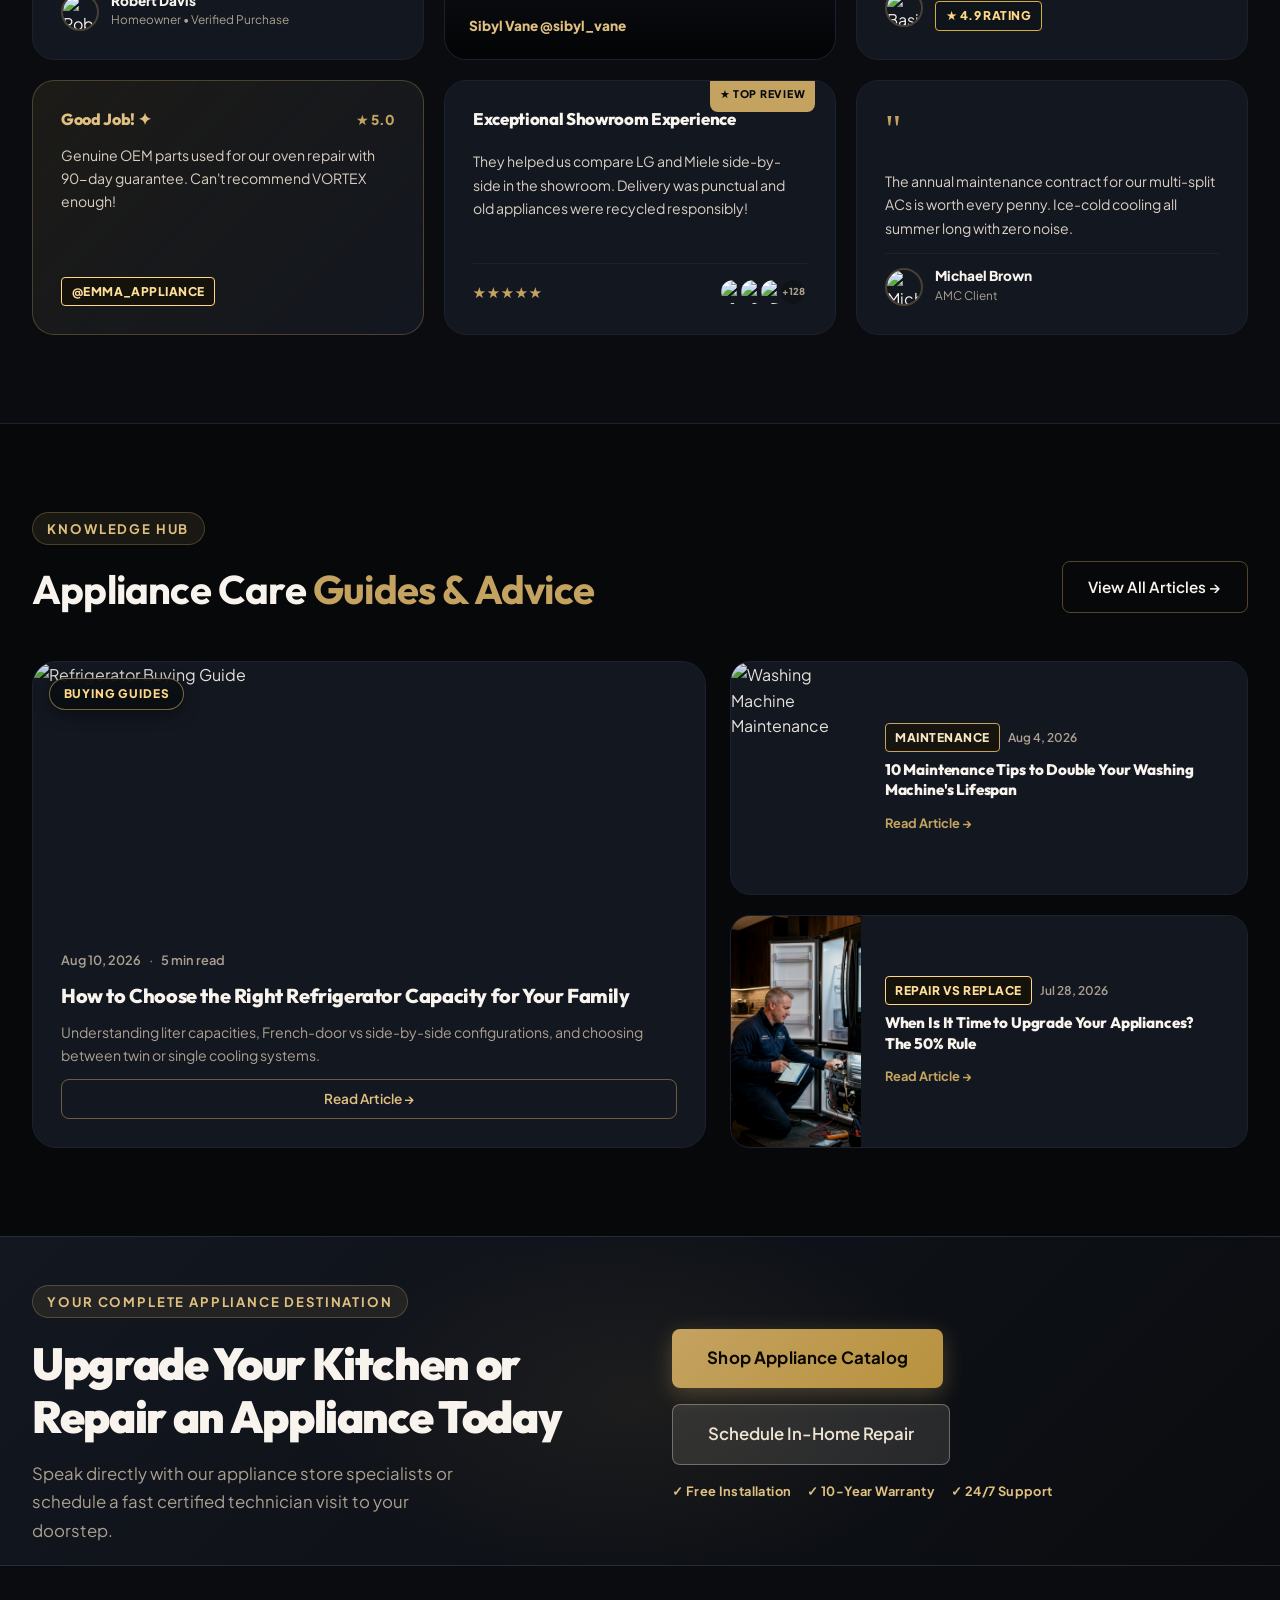
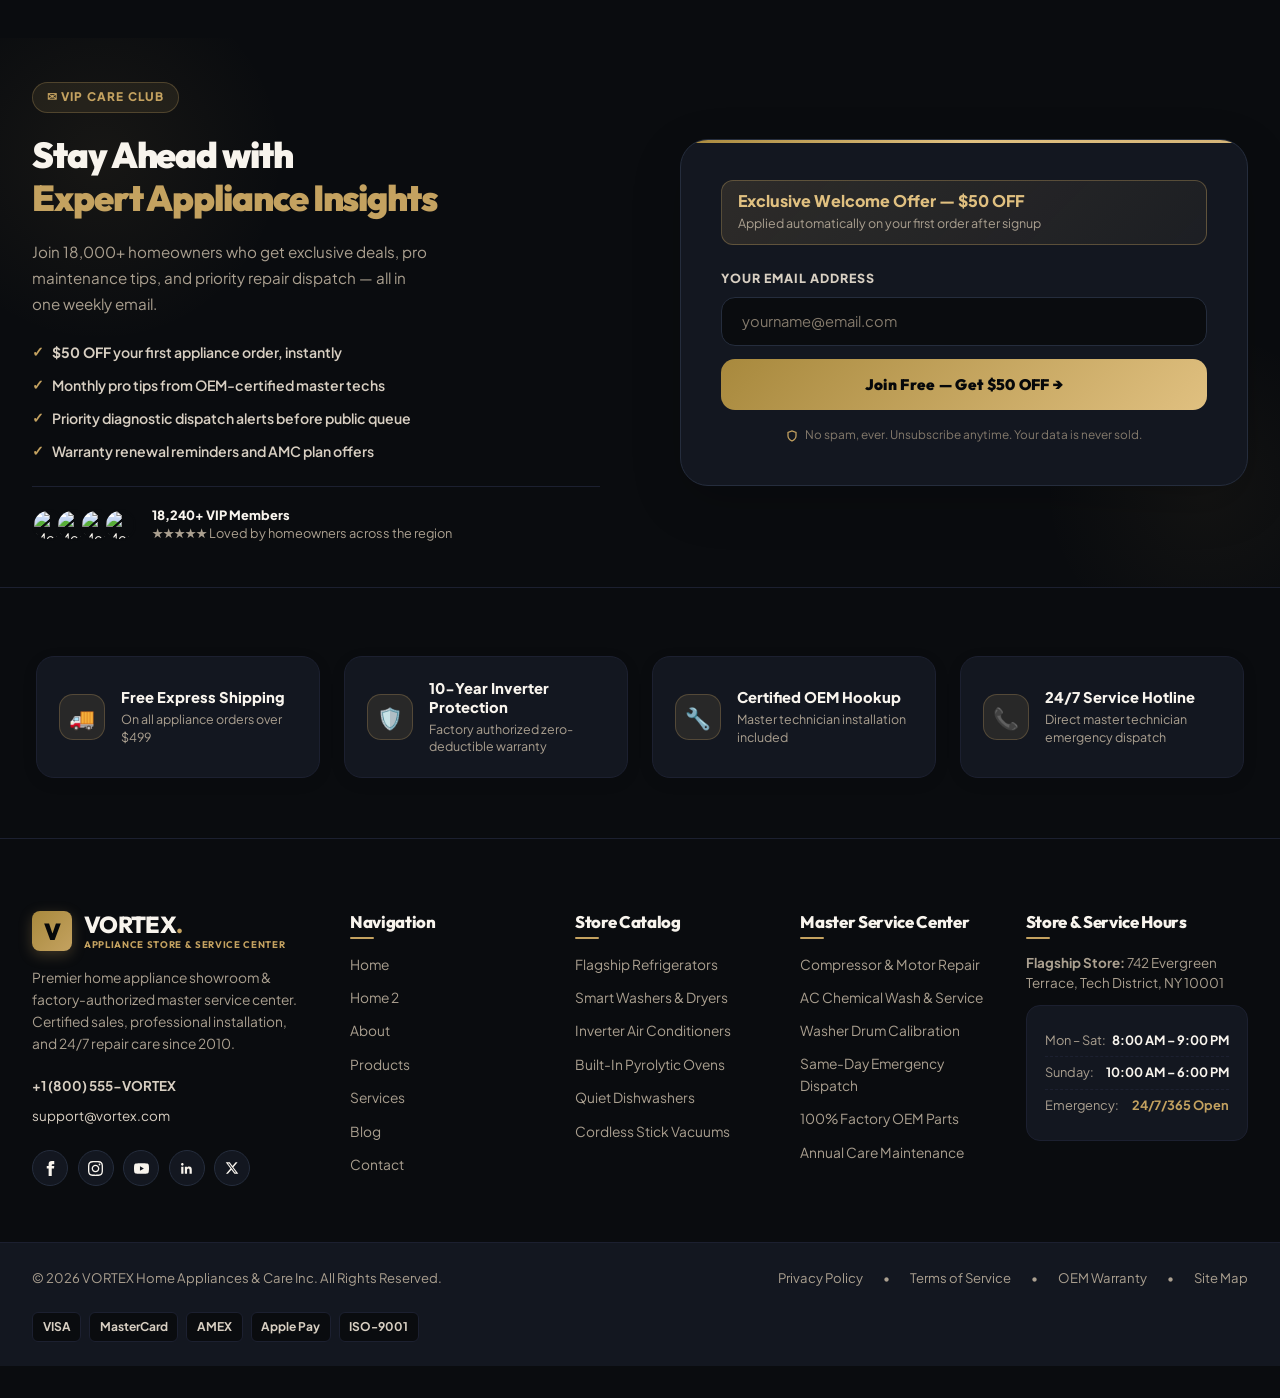
==== commit db6d6af0: "final commit" ====
--- a/index.html
+++ b/index.html
@@ -1374,15 +1374,40 @@
             </div>
             <div class="social-links-row">
               <a href="https://facebook.com/vortexappliances" target="_blank" rel="noopener noreferrer"
-                class="social-icon-btn" title="Facebook">FB</a>
+                class="social-icon-btn" title="Facebook" aria-label="Facebook">
+                <svg width="15" height="15" viewBox="0 0 24 24" fill="currentColor" aria-hidden="true">
+                  <path
+                    d="M9 8H6v4h3v12h5V12h3.642L18 8h-4V6.333C14 5.374 14.5 5 15.5 5H18V0h-3.808C10.596 0 9 1.583 9 4.615V8z" />
+                </svg>
+              </a>
               <a href="https://instagram.com/vortexappliances" target="_blank" rel="noopener noreferrer"
-                class="social-icon-btn" title="Instagram">IG</a>
+                class="social-icon-btn" title="Instagram" aria-label="Instagram">
+                <svg width="15" height="15" viewBox="0 0 24 24" fill="currentColor" aria-hidden="true">
+                  <path
+                    d="M12 2.163c3.204 0 3.584.012 4.85.07 3.252.148 4.771 1.691 4.919 4.919.058 1.265.069 1.645.069 4.849 0 3.205-.012 3.584-.069 4.849-.149 3.225-1.664 4.771-4.919 4.919-1.266.058-1.644.07-4.85.07-3.204 0-3.584-.012-4.849-.07-3.26-.149-4.771-1.699-4.919-4.92-.058-1.265-.07-1.644-.07-4.849 0-3.204.013-3.583.07-4.849.149-3.227 1.664-4.771 4.919-4.919 1.266-.057 1.645-.069 4.849-.069zm0-2.163c-3.259 0-3.667.014-4.947.072-4.358.2-6.78 2.618-6.98 6.98-.059 1.281-.073 1.689-.073 4.948 0 3.259.014 3.668.072 4.948.2 4.358 2.618 6.78 6.98 6.98 1.281.058 1.689.072 4.948.072 3.259 0 3.668-.014 4.948-.072 4.354-.2 6.782-2.618 6.979-6.98.059-1.28.073-1.689.073-4.948 0-3.259-.014-3.667-.072-4.947-.196-4.354-2.617-6.78-6.979-6.98-1.281-.059-1.69-.073-4.949-.073zm0 5.838c-3.403 0-6.162 2.759-6.162 6.162s2.759 6.163 6.162 6.163 6.162-2.759 6.162-6.163c0-3.403-2.759-6.162-6.162-6.162zm0 10.162c-2.209 0-4-1.79-4-4 0-2.209 1.791-4 4-4s4 1.791 4 4c0 2.21-1.791 4-4 4zm6.406-11.845c-.796 0-1.441.645-1.441 1.44s.645 1.44 1.441 1.44c.795 0 1.439-.645 1.439-1.44s-.644-1.44-1.439-1.44z" />
+                </svg>
+              </a>
               <a href="https://youtube.com/@vortexappliances" target="_blank" rel="noopener noreferrer"
-                class="social-icon-btn" title="YouTube">YT</a>
+                class="social-icon-btn" title="YouTube" aria-label="YouTube">
+                <svg width="15" height="15" viewBox="0 0 24 24" fill="currentColor" aria-hidden="true">
+                  <path
+                    d="M23.498 6.186a3.016 3.016 0 0 0-2.122-2.136C19.505 3.545 12 3.545 12 3.545s-7.505 0-9.377.505A3.017 3.017 0 0 0 .502 6.186C0 8.07 0 12 0 12s0 3.93.502 5.814a3.016 3.016 0 0 0 2.122 2.136c1.871.505 9.376.505 9.376.505s7.505 0 9.377-.505a3.015 3.015 0 0 0 2.122-2.136C24 15.93 24 12 24 12s0-3.93-.502-5.814zM9.545 15.568V8.432L15.818 12l-6.273 3.568z" />
+                </svg>
+              </a>
               <a href="https://linkedin.com/company/vortex-appliances" target="_blank" rel="noopener noreferrer"
-                class="social-icon-btn" title="LinkedIn">LN</a>
+                class="social-icon-btn" title="LinkedIn" aria-label="LinkedIn">
+                <svg width="15" height="15" viewBox="0 0 24 24" fill="currentColor" aria-hidden="true">
+                  <path
+                    d="M20.447 20.452h-3.554v-5.569c0-1.328-.027-3.037-1.852-3.037-1.853 0-2.136 1.445-2.136 2.939v5.667H9.351V9h3.414v1.561h.046c.477-.9 1.637-1.85 3.37-1.85 3.601 0 4.267 2.37 4.267 5.455v6.286zM5.337 7.433c-1.144 0-2.063-.926-2.063-2.065 0-1.138.92-2.063 2.063-2.063 1.14 0 2.064.925 2.064 2.063 0 1.139-.925 2.065-2.064 2.065zm1.782 13.019H3.555V9h3.564v11.452z" />
+                </svg>
+              </a>
               <a href="https://x.com/vortexcare" target="_blank" rel="noopener noreferrer" class="social-icon-btn"
-                title="Twitter / X">X</a>
+                title="X (Twitter)" aria-label="X (Twitter)">
+                <svg width="14" height="14" viewBox="0 0 24 24" fill="currentColor" aria-hidden="true">
+                  <path
+                    d="M18.244 2.25h3.308l-7.227 8.26 8.502 11.24H16.17l-5.214-6.817L4.99 21.75H1.68l7.73-8.835L1.254 2.25H8.08l4.713 6.231zm-1.161 17.52h1.833L7.084 4.126H5.117z" />
+                </svg>
+              </a>
             </div>
           </div>
 
--- a/css/styles.css
+++ b/css/styles.css
@@ -6818,6 +6818,99 @@
   width: 100%;
 }
 
+/* --- Eco Sustainability Circular Gauge --- */
+.eco-gauge-wrapper {
+  position: relative;
+  width: 124px;
+  height: 124px;
+  margin: 0 auto 1.5rem auto;
+  display: flex;
+  align-items: center;
+  justify-content: center;
+  background: radial-gradient(circle, rgba(16, 185, 129, 0.12) 0%, rgba(16, 185, 129, 0.02) 65%, transparent 100%);
+  border-radius: 50%;
+}
+
+.eco-gauge-svg {
+  position: absolute;
+  top: 0;
+  left: 0;
+  width: 100%;
+  height: 100%;
+  transform: rotate(-90deg);
+  filter: drop-shadow(0 0 8px rgba(16, 185, 129, 0.35));
+}
+
+.eco-gauge-track {
+  fill: none;
+  stroke: rgba(16, 185, 129, 0.16);
+  stroke-width: 8;
+}
+
+.eco-gauge-progress {
+  fill: none;
+  stroke: #10b981;
+  stroke-width: 8;
+  stroke-linecap: round;
+  stroke-dasharray: 301.6;
+  stroke-dashoffset: 0;
+  animation: ecoGaugeAnimate 1.2s cubic-bezier(0.22, 1, 0.36, 1) forwards;
+}
+
+@keyframes ecoGaugeAnimate {
+  from {
+    stroke-dashoffset: 301.6;
+  }
+  to {
+    stroke-dashoffset: 0;
+  }
+}
+
+.eco-gauge-content {
+  position: relative;
+  z-index: 2;
+  display: flex;
+  flex-direction: column;
+  align-items: center;
+  justify-content: center;
+  text-align: center;
+  pointer-events: none;
+}
+
+.eco-gauge-val {
+  font-family: var(--font-heading);
+  font-size: 1.75rem;
+  font-weight: 800;
+  color: #10b981;
+  line-height: 1;
+  letter-spacing: -0.02em;
+}
+
+.eco-gauge-lbl {
+  font-size: 0.65rem;
+  font-weight: 700;
+  text-transform: uppercase;
+  letter-spacing: 0.06em;
+  color: var(--text-muted);
+  margin-top: 5px;
+}
+
+html[data-theme="light"] .eco-gauge-track {
+  stroke: rgba(16, 185, 129, 0.2);
+}
+
+html[data-theme="light"] .eco-gauge-progress {
+  stroke: #059669;
+}
+
+html[data-theme="light"] .eco-gauge-val {
+  color: #059669;
+}
+
+html[data-theme="light"] .eco-gauge-lbl {
+  color: #4b5563;
+}
+
 /* Responsive query for About Page sections */
 @media (max-width: 1024px) {
   .about-stats-grid { grid-template-columns: repeat(2, 1fr); }
@@ -7464,6 +7557,16 @@
   transform: translateY(-3px);
 }
 
+.social-icon-btn svg {
+  display: block;
+  pointer-events: none;
+  transition: transform 0.25s ease;
+}
+
+.social-icon-btn:hover svg {
+  transform: scale(1.12);
+}
+
 .footer-nav-list {
   list-style: none;
   padding: 0;
